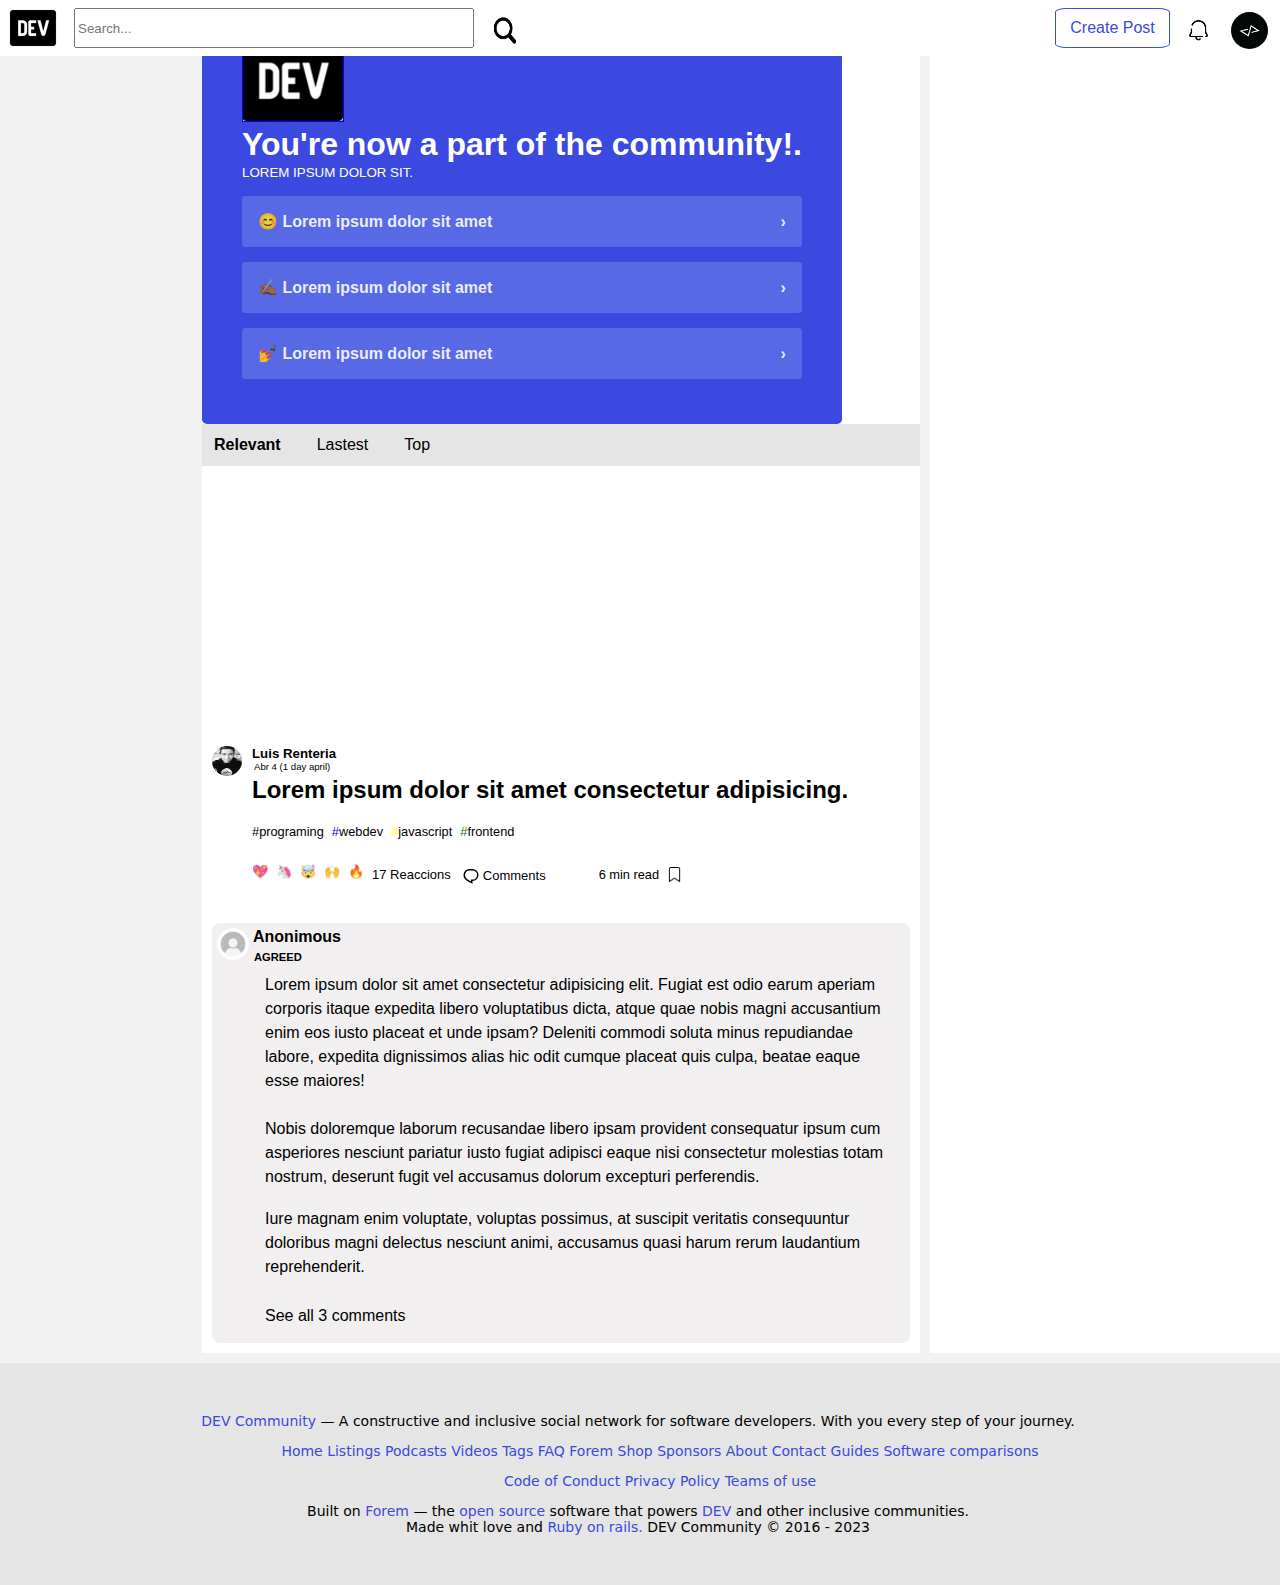
==== index.html @ bcfc0aec "jo" ====
<!DOCTYPE html>
<html lang="en">

<head>
  <meta charset="UTF-8">
  <meta http-equiv="X-UA-Compatible" content="IE=edge">
  <meta name="viewport" content="width=device-width, initial-scale=1.0">
  <title>Dev To_Home</title>
  <link rel="stylesheet" href="SASS/styles.css">
</head>
<body>

<!--inicia-->
<header>
  <nav>
    <div class="padre">
      <div class="hijo_imagendev">
        <img src="imagenes_header\logodv.png" class="DEV">
      </div>
      <div class="hijo_buscador">
        <form>
          <input type="search" placeholder="Search...">
        </form>
      </div>
      <div class="hijo_lupita">
        <a href=""><img src="imagenes_header\lupa.png"></a>
      </div>
    </div>
    <div class="madre">
      <div class="create">
        <a href="">Create Post</a>
      </div>
      <div class="notificacion">
        <a href=""><img src="imagenes_header\notifylogo.png"></a>
      </div>
      <div class="imgusuario">
        <a href=""><img src="imagenes_header\kodemia.png"></a>
      </div>
    </div>
  </nav>
</header>
<!--termina-->


  <div class="prueba">
    <section class="section">
      <nav class="section__navlateral">
        <h2>NAV LATERAL</h2>
               
      </nav>
      <main class="section__main">
        <article class="section__main__contenedor">
          <article class="section__main__contenedor__title">
            <div class="section__main__contenedor__title__svg">

              <svg xmlns="http://www.w3.org/2000/svg" width="24" height="24" viewBox="0 0 24 24">
                <path
                  d="M12,2C6.486,2,2,6.486,2,12s4.486,10,10,10s10-4.486,10-10S17.514,2,12,2z M16.207,14.793l-1.414,1.414L12,13.414 l-2.793,2.793l-1.414-1.414L10.586,12L7.793,9.207l1.414-1.414L12,10.586l2.793-2.793l1.414,1.414L13.414,12L16.207,14.793z" />
              </svg>
            </div>
            <img src="img/dev.png" alt="">
            <h1>
              You're now a part of the community!.
            </h1>
            <small>Lorem ipsum dolor sit.</small>
            <div class="section__main__contenedor_a">
              <a href="#">😊 Lorem ipsum dolor sit amet <p>›</p></a>
              <a href="#">✍🏾 Lorem ipsum dolor sit amet <p>›</p></a>
              <a href="#">💅 Lorem ipsum dolor sit amet <p>›</p></a>
            </div>
          </article>
        </article>
        <article class="section__main__articles">
          <p>Relevant</p>
          <p> Lastest</p>
          <p>Top</p>
        </article>
        <article class="section__main__img-content">

        </article>
        <article class="section__main__radius">
          <img src="img/luis.jpg" alt="Foto redondeada">
          <div>

            <h5> Luis Renteria</h5>
            <p> Abr 4 (1 day april)</p>
          </div>
        </article>
        <article class="section__main__enlaces">

          <h2>Lorem ipsum dolor sit amet consectetur adipisicing.</h2>
          <div>
            <a href="#"><span>#</span>programing</a>
            <a href="#"><span>#</span>webdev</a>
            <a href="#"><span>#</span>javascript</a>
            <a href="#"><span>#</span>frontend</a>
          </div>
          <div class="section__main__enlaces__icons">
            <div>

              <p>💖</p>
              <p>🦄</p>
              <p>🤯</p>
              <p>🙌</p>
              <p>🔥</p>
              <p>17 Reaccions</p>
              <p class="section__main__enlaces__icons__comments"><svg xmlns="http://www.w3.org/2000/svg" width="24"
                  height="24" role="img" aria-labelledby="ac3qw4s3op4ympa46x4kc2gzffvrsqob" class="crayons-icon">
                  <title id="ac3qw4s3op4ympa46x4kc2gzffvrsqob">Comments</title>
                  <path
                    d="M10.5 5h3a6 6 0 110 12v2.625c-3.75-1.5-9-3.75-9-8.625a6 6 0 016-6zM12 15.5h1.5a4.501 4.501 0 001.722-8.657A4.5 4.5 0 0013.5 6.5h-3A4.5 4.5 0 006 11c0 2.707 1.846 4.475 6 6.36V15.5z">
                  </path>
                </svg>Comments</p>
            </div>
            <div class="section__main__enlaces__icons__img">

              <p>6 min read</p>
              <img class="" src="img/etiqueta.png" alt="Etiqueta">
            </div>
          </div>
        </article>
        <article class="section__main__enlaces__publicacion">
          <article class="section__main__enlaces__publicacion__redonde">
            <img src="img/avatar.jpg" alt="Foto redondeada">
            <div>
              <h5> Anonimous</h5>
              <h6> AGREED</h6>
            </div>
          </article>
          <article class="section__main__enlaces__publicacion__comentario">

            <p>
              Lorem ipsum dolor sit amet consectetur adipisicing elit. Fugiat est odio earum aperiam corporis itaque
              expedita libero voluptatibus dicta, atque quae nobis magni accusantium enim eos iusto placeat et unde
              ipsam? Deleniti commodi soluta minus repudiandae labore, expedita dignissimos alias hic odit cumque
              placeat quis culpa, beatae eaque esse maiores!
            <p> &nbsp;&nbsp;&nbsp;&nbsp;

            </p>

            <p>

              Nobis doloremque laborum recusandae libero ipsam provident consequatur ipsum cum asperiores nesciunt
              pariatur iusto fugiat adipisci eaque nisi consectetur molestias totam nostrum, deserunt fugit vel
              accusamus dolorum excepturi perferendis. </p>&nbsp;&nbsp;&nbsp;&nbsp;

            <p>
              Iure magnam enim voluptate, voluptas possimus, at suscipit veritatis consequuntur doloribus magni delectus
              nesciunt animi, accusamus quasi harum rerum laudantium reprehenderit.
            </p>
            <p>See all 3 comments</p>
          </article>
        </article>
      </main>
      <aside class="section__aside">

        <h2>ASIDE</h2>
        <img src="https://placeimg.com/400/400/people" alt="">
      </aside>

    </section>
  </div>


  <footer>
    <div class="Listas">
      <p><a href="">DEV Community</a> — A constructive and inclusive social network for software developers. With you
        every step of your journey. </p>
      <ul>
        <li><a href="">Home</a></li>
        <li><a href="">Listings</a></li>
        <li><a href="">Podcasts</a></li>
        <li><a href="">Videos</a></li>
        <li><a href="">Tags</a></li>
        <li><a href="">FAQ</a></li>
        <li><a href="">Forem Shop</a></li>
        <li><a href="">Sponsors</a></li>
        <li><a href="">About</a></li>
        <li><a href="">Contact</a></li>
        <li><a href="">Guides</a></li>
        <li><a href="">Software comparisons</a></li>
      </ul>
      <ul>
        <li><a href="">Code of Conduct</a></li>
        <li><a href="">Privacy Policy</a></li>
        <li><a href="">Teams of use</a></li>
      </ul>
      <p>Built on <a href="">Forem</a> — the <a href=""> open source</a> software that powers <a href="">DEV</a> and
        other inclusive communities.</p>
      <p>Made whit love and <a href=""> Ruby on rails.</a> DEV Community © 2016 - 2023</p>
    </div>
  </footer>

</body>

</html>
---- SASS/styles.css ----
* {
  box-sizing: border-box;
}

html,
body {
  background-color: rgb(242, 242, 242);
  font-family: Arial, Helvetica, sans-serif;
  font-size: 16px;
  height: 100%;
  margin: 0px;
  padding: 0px;
  width: 100%;
}

body {
  display: flex;
  flex-direction: column;
}

header {
  position: fixed;
  display: flex;
  background-color: white;
  height: 56px;
  padding-left: 60px;
  padding-right: 60px;
  padding: 8px;
  width: 100%;
}
header nav {
  display: flex;
  flex-direction: row;
  justify-content: space-between;
  width: 100%;
}
header nav .padre {
  display: flex;
  flex-direction: row;
}
header nav .hijo_imagendev img {
  height: 40px;
  width: 50px;
}
header nav .hijo_buscador form {
  padding: 0px 16px;
}
header nav .hijo_buscador form input {
  height: 40px;
  width: 400px;
}
header nav .hijo_lupita a img {
  height: 40px;
  padding-top: 5px;
  width: 30px;
}
header nav .hijo_lupita a img:hover {
  background-color: rgb(230, 230, 250);
}
header .madre {
  display: flex;
  flex-direction: row;
  justify-content: space-between;
}
header .madre .create {
  border-radius: 10%;
  border: 1px solid rgb(59, 73, 223);
  height: 40px;
  padding-top: 10px;
  text-align: center;
  width: 115px;
}
header .madre .create:hover {
  background-color: rgb(59, 73, 223);
}
header .madre .create a {
  color: rgb(59, 73, 223);
  text-decoration: none;
}
header .madre .create a:hover {
  background-color: rgb(59, 73, 223);
  color: white;
  text-decoration: underline;
}
header .madre .notificacion {
  padding-left: 16px;
  padding-top: 10px;
}
header .madre .notificacion img {
  height: 25px;
  width: 25px;
}
header .madre .notificacion img:hover {
  background-color: rgb(230, 230, 250);
}
header .imgusuario {
  padding-left: 16px;
}
header .imgusuario a img {
  border-radius: 50%;
  height: 45px;
  padding: 4px;
  width: 45px;
}
header .imgusuario a img:hover {
  background-color: rgb(230, 230, 250);
}

.section {
  display: flex;
  flex-direction: row;
  flex-grow: 1;
  flex-wrap: wrap;
  margin: 10px auto;
  max-width: 100%;
}

.section__navlateral {
  flex-basis: 15%;
  flex-direction: column;
}

.section__main {
  background-color: white;
  flex-basis: 40%;
  flex-grow: 1;
  margin-left: 10px;
  margin-right: 10px;
  width: 500px;
}

.section__aside {
  background-color: white;
  flex-basis: 30%;
}

footer {
  align-items: center;
  background-color: #e5e5e5;
  display: flex;
  font-family: system-ui, -apple-system, BlinkMacSystemFont, "Segoe UI", Roboto, Oxygen, Ubuntu, Cantarell, "Open Sans", "Helvetica Neue", sans-serif;
  font-size: 14px;
  justify-content: center;
  margin: 0px;
  padding: 50px;
}
footer a {
  color: rgb(59, 73, 223);
  text-decoration: none;
}
footer .Listas {
  text-align: center;
}
footer .Listas ul {
  list-style-type: disc;
}
footer .Listas ul li {
  display: inline-block;
}

/*******LUIS******/
.section__main__contenedor {
  display: flex;
}

.section__main__contenedor__title {
  background-color: #3b49e0;
  border-radius: 0.3rem;
  padding-bottom: 30px;
  padding-left: 40px;
  padding-right: 40px;
  padding-top: 10px;
}

.section__main__contenedor__title__svg {
  display: flex;
  justify-content: end;
  margin-right: -20px;
}

.section__main__contenedor__title__svg svg {
  fill: #fff;
  height: auto;
  margin: 0;
  padding: 0;
  width: 20px;
}

.section__main__contenedor__title img {
  border: thin solid blue;
  margin: 0;
  padding: 0;
}

.section__main__contenedor__title h1 {
  color: white;
  font-size: 2rem;
  margin-bottom: 0;
  margin-top: 0;
  padding-bottom: 0;
}

.section__main__contenedor__title small {
  color: white;
  text-transform: uppercase;
}

.section__main__contenedor_a a {
  background-color: #5d6de6;
  border-radius: 0.2rem;
  color: #fff;
  font-weight: bold;
  padding: 1rem;
  margin: 15px 0;
  text-decoration: none;
  opacity: 0.9;
  display: block;
  display: flex;
  flex-direction: row;
  justify-content: space-between;
  align-items: center;
}

.section__main__contenedor_a a p {
  margin: 0;
  padding: 0;
}

.section__main__articles {
  display: flex;
  background-color: #e5e5e5;
  gap: 20px;
  padding: 12px 0;
}

.section__main__articles p:nth-child(1) {
  font-weight: bold;
  margin-left: 10px;
}

.section__main__img-content {
  background-image: url("https://placeimg.com/600/250/people");
  background-repeat: no-repeat;
  border-radius: 0.5rem 0.5rem 0 0;
  min-height: 280px;
}

.section__main__radius {
  display: flex;
}

.section__main__radius img {
  border-radius: 50%;
  height: 30px;
  width: 30px;
  margin-left: 10px;
}

.section__main__radius div {
  flex-direction: column;
}

.section__main__radius div h5, p {
  margin: 0 8px;
  padding: 0 2px;
}

.section__main__radius div p {
  font-size: 0.6rem;
  margin-left: 10px;
}

.section__main__enlaces {
  padding-left: 50px;
  margin-top: 0;
}

.section__main__enlaces h2 {
  margin-top: 0;
}

.section__main__enlaces div {
  display: flex;
  gap: 8px;
}

.section__main__enlaces div a {
  color: black;
  text-decoration: none;
  font-size: 0.8rem;
}

.section__main__enlaces div a:nth-child(1)::first-letter {
  color: black;
}

.section__main__enlaces div a:nth-child(2)::first-letter {
  color: blue;
}

.section__main__enlaces div a:nth-child(3)::first-letter {
  color: yellow;
}

.section__main__enlaces div a:nth-child(4)::first-letter {
  color: green;
}

.section__main__enlaces__icons {
  display: flex;
  justify-content: flex-start;
  align-items: center;
}

.section__main__enlaces__icons p {
  margin: 0;
  padding: 25px 0;
  font-size: 13px;
}

.section__main__enlaces__icons p:nth-child(6) {
  padding-top: 28px;
}

.section__main__enlaces__icons__comments {
  display: flex;
  align-items: center;
}

.section__main__enlaces__icons__img p {
  margin-left: 45px;
  font-size: 0.8rem;
  padding-top: 22px;
}

.section__main__enlaces__icons__img img {
  width: 15px;
  height: 15px;
  margin-top: 22px;
}

.section__main__enlaces__publicacion {
  background-color: #f1efef;
  border-radius: 0.5rem;
  margin: 10px;
  padding: 5px;
  display: flex;
  flex-direction: column;
}

.section__main__enlaces__publicacion__redonde {
  display: flex;
  align-items: start;
}

.section__main__enlaces__publicacion__redonde div h5, p {
  margin-bottom: 0;
  margin-left: 4px;
  margin-top: 0;
}

.section__main__enlaces__publicacion__redonde div h5 {
  font-size: 1rem;
}

.section__main__enlaces__publicacion__redonde > div > h6 {
  font-size: 0.7rem;
  padding: 5px 0 10px 5px;
  margin: 0;
}

.section__main__enlaces__publicacion__redonde img {
  border-radius: 50%;
  height: 32px;
  width: 32px;
}

.section__main__enlaces__publicacion__comentario {
  padding-left: 42px;
}

.section__main__enlaces__publicacion > article p {
  line-height: 1.5rem;
}

.section__main__enlaces__publicacion article p:nth-child(5) {
  margin-bottom: 10px;
  margin-top: 25px;
}

/*******FIN LUIS******/
.section__aside {
  flex: 1 1 30%;
  max-width: 350px;
}

.section__aside__card1 {
  background: linear-gradient(black 0 30px, #fafafa 30px 100%);
  border-radius: 8px;
  border: 1px solid rgb(232, 232, 232);
  display: flex;
  flex-direction: row;
  flex-wrap: wrap;
  height: -moz-max-content;
  height: max-content;
  margin: 0 0 15px 0;
  max-width: 100%;
  padding: 15px;
}

.section__aside__card1__anchor1 {
  flex-basis: 100%;
  height: -moz-max-content;
  height: max-content;
}

.section__aside__card1__anchor1 img {
  background: rgb(225, 225, 225);
  border-radius: 8px;
  display: inline-block;
  margin: 0;
  padding: 0;
  width: 55px;
}

.section__aside__card1__anchor1 h3 {
  bottom: 5px;
  color: black;
  display: inline-block;
  font-size: 1.2rem;
  font-weight: bold;
  margin: 0 10px;
  position: relative;
}

.section__aside__card1__anchor1 h3:hover {
  color: #2f3ab2;
}

.section__aside__card1__anchor2 {
  background: #3b49df;
  border-radius: 8px;
  color: white;
  display: inline-block;
  flex-basis: 100%;
  font-weight: 600;
  margin: 15px auto;
  padding: 10px;
  text-align: center;
  text-decoration: none;
}

.section__aside__card1__anchor2:hover {
  background: #2f3ab2;
  transition: 0.4s;
}

.section__aside__card1 p {
  color: #404040;
  flex-basis: 100%;
  font-size: 1rem;
  font-weight: 100;
  line-height: 1.4rem;
  margin: 10px 0px 10px 0px;
}

.section__aside__card1 span {
  color: #404040;
  font-weight: bold;
}

.section__aside__card1__anchor3 {
  background: #fafafa;
  border-radius: 8px;
  border: 2px solid #b6b6b6;
  color: #404040;
  display: inline-block;
  flex-basis: 100%;
  font-weight: 600;
  margin-top: 10px;
  padding: 8px;
  text-align: center;
  text-decoration: none;
}

.section__aside__card1__anchor3:hover {
  background: rgba(175, 175, 175, 0.1254901961);
  border: 2px solid #969696;
  box-shadow: 1px 1px 6px 1px rgb(231, 231, 231);
  transition: 0.4s;
}

.section__aside__card2 {
  background: #fafafa;
  border-radius: 8px;
  border: 1px solid rgb(232, 232, 232);
  display: flex;
  flex-direction: row;
  flex-wrap: wrap;
  height: -moz-max-content;
  height: max-content;
  margin: 15px 0 15px 0;
  max-width: 100%;
}

.section__aside__card2 h3 {
  color: #404040;
  font-style: 1.17rem;
  margin: 15px;
}

.section__aside__card2__anchor1 {
  color: #3b49df;
  font-size: 1.17rem;
  font-weight: bold;
  text-decoration: none;
}

.section__aside__card2__anchor2 {
  border-bottom: 1px solid rgb(240, 240, 240);
  border-top: 1px solid rgb(240, 240, 240);
  color: #404040;
  flex-basis: 100%;
  margin: 0;
  padding: 15px;
  text-decoration: none;
}

.section__aside__card2__anchor3 {
  color: #404040;
  flex-basis: 100%;
  margin: 0;
  padding: 15px;
  text-decoration: none;
}

.section__aside__card2__anchor4 {
  border-top: 1px solid rgb(238, 238, 238);
  color: #404040;
  flex-basis: 100%;
  margin: 0;
  padding: 15px;
  text-decoration: none;
}

.section__aside__card2__paragraph1 {
  margin: 0 0 15px 0;
}

.section__aside__card2__paragraph2 {
  font-size: 0.9rem;
  margin: 0;
}

.section__aside__card2__anchor2:hover {
  background: white;
}
.section__aside__card2__anchor2:hover .section__aside__card2__paragraph1 {
  color: #3b49df;
}

.section__aside__card2__anchor3:hover {
  background: white;
}
.section__aside__card2__anchor3:hover .section__aside__card2__paragraph1 {
  color: #3b49df;
}

.section__aside__card2__anchor4:hover {
  background: white;
  border-bottom-left-radius: 8px;
  border-bottom-right-radius: 8px;
}
.section__aside__card2__anchor4:hover .section__aside__card2__paragraph1 {
  color: #3b49df;
}

.section__aside__card3 {
  background: #fafafa;
  border-radius: 8px;
  border: 1px solid rgb(232, 232, 232);
  display: flex;
  flex-direction: row;
  flex-wrap: wrap;
  height: -moz-max-content;
  height: max-content;
  margin: 15px 0 15px 0;
  max-width: 100%;
  padding: 15px 15px 25px 15px;
  position: sticky;
  top: 30px;
}

.section__aside__card3__top {
  align-items: center;
  display: flex;
  flex-basis: 100%;
  justify-content: space-between;
}

.section__aside__card3__top__right {
  align-items: center;
  display: flex;
}

.section__aside__card3__top__right img {
  background: rgb(225, 225, 225);
  border-radius: 8px;
  display: inline-block;
  height: 30px;
  margin: 0;
  padding: 0;
  width: 30px;
}

.section__aside__card3__top__right h5 {
  color: #555555;
  display: inline-block;
  margin: 0px 10px;
}

.section__aside__card3__top span {
  background: none;
  border-radius: 6px;
  color: #404040;
  font-size: 1.4rem;
  margin: 0px 7px;
  padding: 3px;
}

.section__aside__card3__top span:hover {
  background: rgba(182, 182, 182, 0.1882352941);
  color: #404040;
  cursor: pointer;
  transition: 0.4s;
}

.section__aside__card3__top #modal__input {
  display: none;
}

.section__aside__card3__top__modal {
  opacity: 0;
  position: absolute;
  right: 10px;
  top: 56px;
  visibility: hidden;
  z-index: 2;
}

#modal__input:checked ~ .section__aside__card3__top__modal {
  opacity: 1;
  visibility: visible;
}

.section__aside__card3__top__modal__container {
  align-items: center;
  background-color: white;
  border-radius: 8px;
  border: 1px solid rgb(232, 232, 232);
  box-shadow: 1px 1px 5px 5px rgba(182, 182, 182, 0.1882352941);
  display: flex;
  flex-wrap: wrap;
  height: -moz-max-content;
  height: max-content;
  padding: 6px;
  width: 250px;
}

.section__aside__card3__top__modal__container a {
  align-items: center;
  border-radius: 6px;
  color: #404040;
  display: flex;
  flex-basis: 100%;
  margin: 0;
  padding: 5px;
  text-decoration: none;
}

.section__aside__card3__top__modal__container a:hover {
  background: rgba(59, 73, 223, 0.1450980392);
  color: #2f3ab2;
  transition: 0.25s;
}

.section__aside__card3__top__modal__container div {
  background: #555555;
  flex-basis: 100%;
  height: 1px;
  margin: 8px 0;
}

.section__aside__card3__anchor1 {
  flex: 1 1 100%;
  height: -moz-max-content;
  height: max-content;
  overflow: hidden;
}

.section__aside__card3__anchor1 img {
  border-radius: 8px;
  display: block;
  margin: 15px auto;
  opacity: 0.95;
  padding: 0;
  width: 100%;
}

.section__aside__card3__anchor1 img:hover {
  opacity: 1;
  transition: 0.4s;
}

.section__aside__card3 h3 {
  color: #404040;
  margin: 0px 0 12px 0;
}

.section__aside__card3__paragraph1 {
  color: #555555;
  margin: 0 0 25px 0;
}

.section__aside__card3__paragraph1 span {
  font-weight: bold;
}

.section__aside__card3__paragraph1 a {
  color: #3b49df;
}

.section__aside__card3__paragraph1 a:hover {
  color: #2f3ab2;
}

.section__aside__card3__paragraph2 {
  color: #555555;
  margin: 0px;
}

@media screen and (max-width: 1020px) {
  .section__aside {
    flex-basis: 90%;
    max-width: 918px;
  }
}
@media screen and (max-width: 768px) {
  .section__aside {
    flex-basis: 100%;
    max-width: 768px;
  }
}/*# sourceMappingURL=styles.css.map */
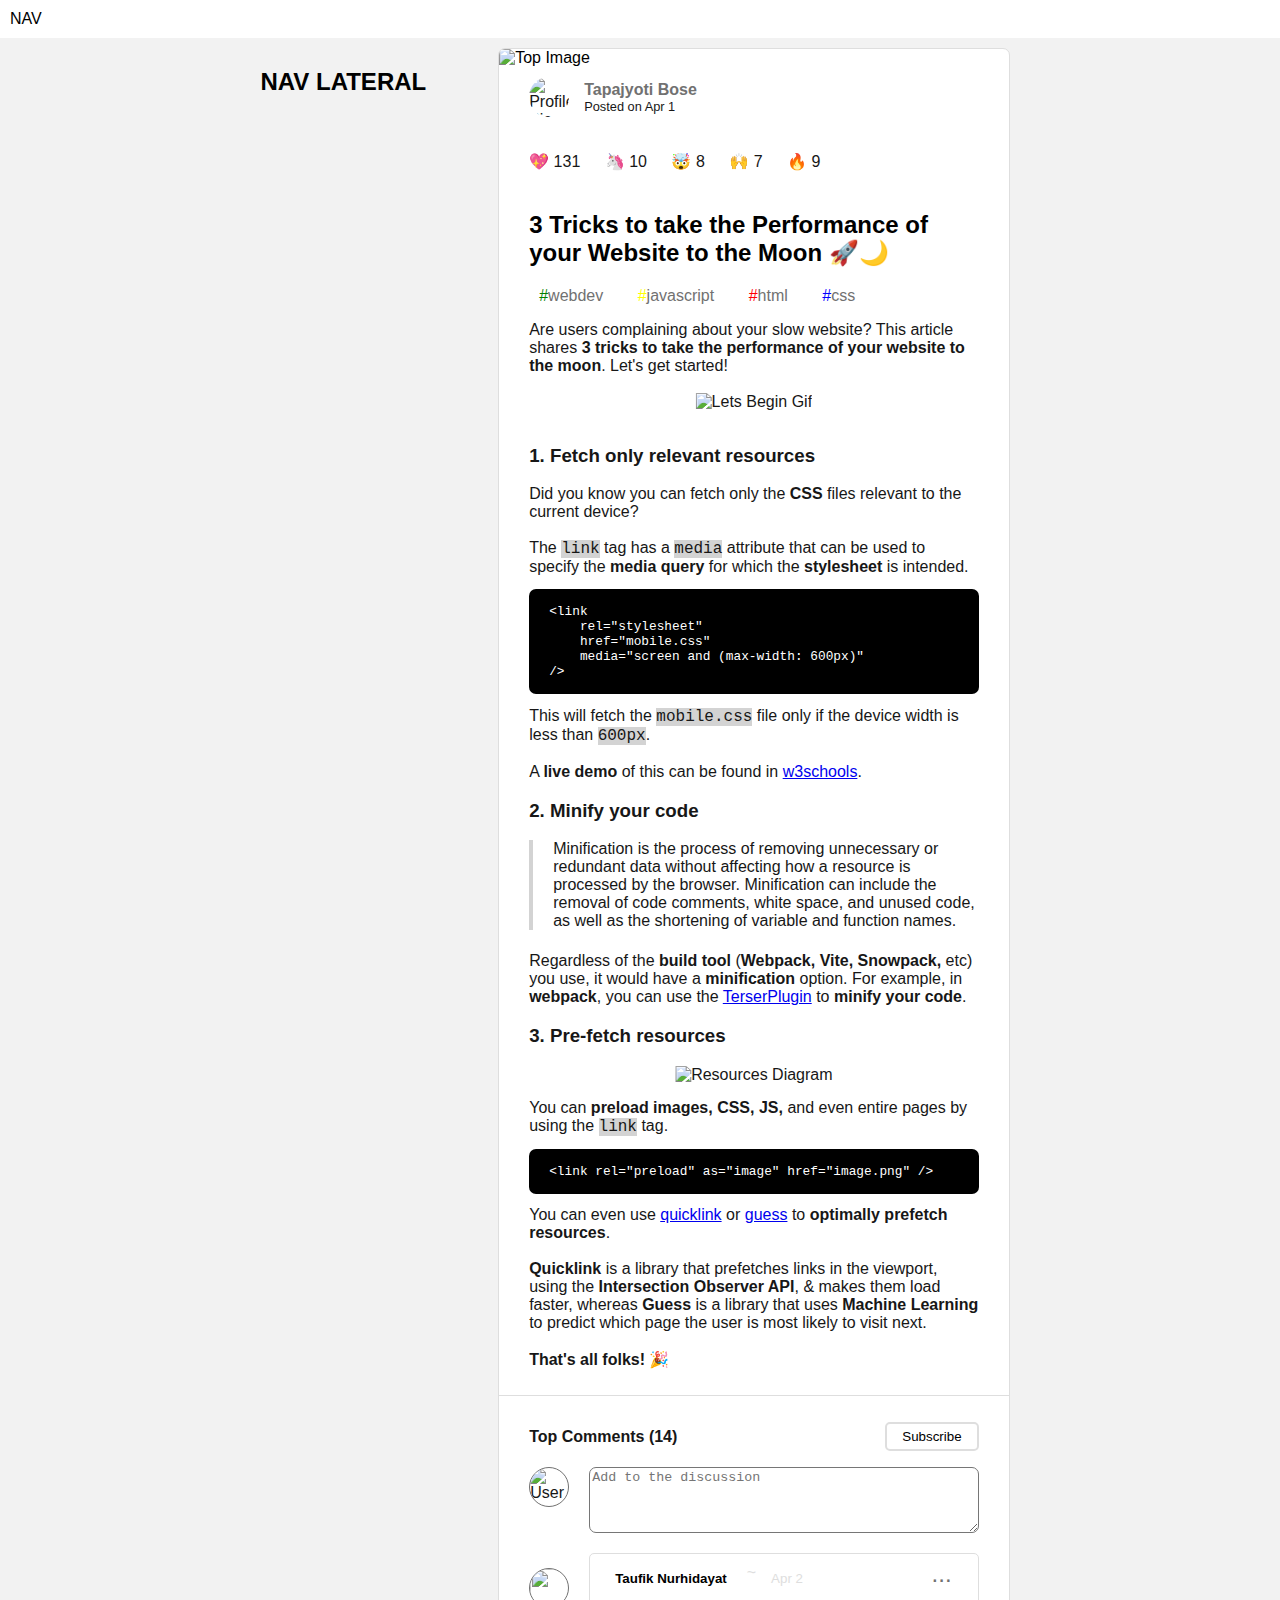
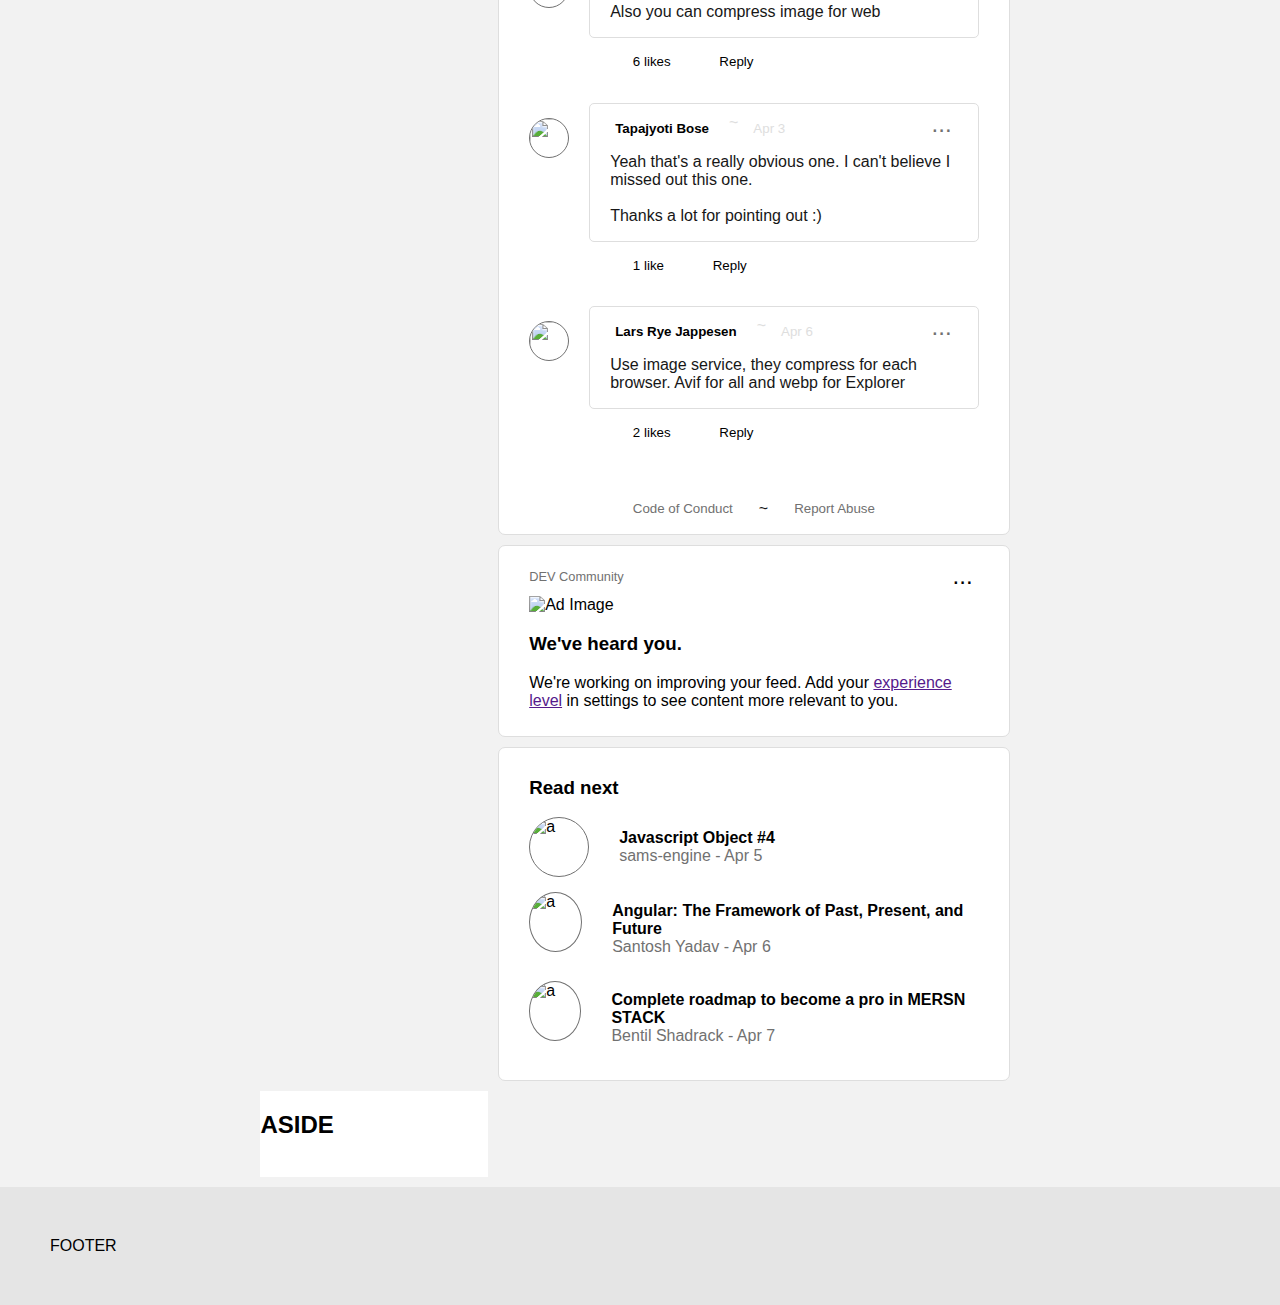
==== commit 683d45fb: "Finished changes" ====
--- a/index.html
+++ b/index.html
@@ -1,196 +1,287 @@
 <!DOCTYPE html>
 <html lang="en">
-
 <head>
-  <meta charset="UTF-8">
-  <meta http-equiv="X-UA-Compatible" content="IE=edge">
-  <meta name="viewport" content="width=device-width, initial-scale=1.0">
-  <title>Dev To_Home</title>
-  <link rel="stylesheet" href="SASS/styles.css">
+    <meta charset="UTF-8">
+    <meta http-equiv="X-UA-Compatible" content="IE=edge">
+    <meta name="viewport" content="width=device-width, initial-scale=1.0">
+    <title>Dev To_Home</title>
+    <link rel="stylesheet" href="SASS/styles.css">
 </head>
 <body>
-
-<!--inicia-->
-<header>
-  <nav>
-    <div class="padre">
-      <div class="hijo_imagendev">
-        <img src="imagenes_header\logodv.png" class="DEV">
-      </div>
-      <div class="hijo_buscador">
-        <form>
-          <input type="search" placeholder="Search...">
-        </form>
-      </div>
-      <div class="hijo_lupita">
-        <a href=""><img src="imagenes_header\lupa.png"></a>
-      </div>
-    </div>
-    <div class="madre">
-      <div class="create">
-        <a href="">Create Post</a>
-      </div>
-      <div class="notificacion">
-        <a href=""><img src="imagenes_header\notifylogo.png"></a>
-      </div>
-      <div class="imgusuario">
-        <a href=""><img src="imagenes_header\kodemia.png"></a>
-      </div>
-    </div>
-  </nav>
-</header>
-<!--termina-->
-
-
-  <div class="prueba">
+    <header>
+        <nav>NAV</nav>
+    </header>
     <section class="section">
-      <nav class="section__navlateral">
+    <nav class="section__navlateral">
         <h2>NAV LATERAL</h2>
-               
-      </nav>
-      <main class="section__main">
-        <article class="section__main__contenedor">
-          <article class="section__main__contenedor__title">
-            <div class="section__main__contenedor__title__svg">
-
-              <svg xmlns="http://www.w3.org/2000/svg" width="24" height="24" viewBox="0 0 24 24">
-                <path
-                  d="M12,2C6.486,2,2,6.486,2,12s4.486,10,10,10s10-4.486,10-10S17.514,2,12,2z M16.207,14.793l-1.414,1.414L12,13.414 l-2.793,2.793l-1.414-1.414L10.586,12L7.793,9.207l1.414-1.414L12,10.586l2.793-2.793l1.414,1.414L13.414,12L16.207,14.793z" />
-              </svg>
-            </div>
-            <img src="img/dev.png" alt="">
-            <h1>
-              You're now a part of the community!.
-            </h1>
-            <small>Lorem ipsum dolor sit.</small>
-            <div class="section__main__contenedor_a">
-              <a href="#">😊 Lorem ipsum dolor sit amet <p>›</p></a>
-              <a href="#">✍🏾 Lorem ipsum dolor sit amet <p>›</p></a>
-              <a href="#">💅 Lorem ipsum dolor sit amet <p>›</p></a>
-            </div>
-          </article>
+        <img src="https://placeimg.com/300/300/people" alt="">
+    </nav>
+    <main class="section__main">
+        <article class="section__main__article">
+            <img class="section__main__article__topImage" src="https://res.cloudinary.com/practicaldev/image/fetch/s---yvU0ECp--/c_imagga_scale,f_auto,fl_progressive,h_420,q_auto,w_1000/https://dev-to-uploads.s3.amazonaws.com/uploads/articles/u07jdlpvzftyckubs52z.png" alt="Top Image">
+            <div class="section__main__article__content">
+                <div class="author">
+                    <img src="https://res.cloudinary.com/practicaldev/image/fetch/s--b_RBieoH--/c_fill,f_auto,fl_progressive,h_50,q_auto,w_50/https://dev-to-uploads.s3.amazonaws.com/uploads/user/profile_image/530414/941751d8-06b8-41bd-9de9-6ea056b7199f.png" alt="Profile Pic">
+                    <div>
+                        <a href="">Tapajyoti Bose</a>
+                        <p>Posted on Apr 1</p>
+                    </div>
+                </div>
+                <div class="reactions">
+                    <span>💖 131</span>
+                    <span>🦄 10</span>
+                    <span>🤯 8</span>
+                    <span>🙌 7</span>
+                    <span>🔥 9</span>
+                </div>
+                <div class="title">
+                    <h2>3 Tricks to take the Performance of your Website to the Moon 🚀🌙</h2>
+                    <div class="tags">
+                        <a href=""> <span>#</span>webdev</a>
+                        <a href=""> <span>#</span>javascript</a>
+                        <a href=""> <span>#</span>html</a>
+                        <a href=""> <span>#</span>css</a>
+                    </div>
+
+                    <div class="text">
+                        <p>Are users complaining about your slow website? This article shares <b>3 tricks to take the performance of your website to the moon</b>. Let's get started!
+                        <br><br>
+                        <img src="https://res.cloudinary.com/practicaldev/image/fetch/s--Ayr_fpO2--/c_limit%2Cf_auto%2Cfl_progressive%2Cq_66%2Cw_880/https://dev-to-uploads.s3.amazonaws.com/uploads/articles/pv33dize2h1pb1liypze.gif" alt="Lets Begin Gif">
+                        <h3>1. Fetch only relevant resources</h3>
+                        Did you know you can fetch only the <b>CSS</b> files relevant to the current device?<br><br>
+                        The <span class="backgrounded_text">link</span> tag has a <span class="backgrounded_text">media</span> attribute that can be used to specify the <b>media query</b> for which the <b>stylesheet</b> is intended.
+                        <div class="code_box">
+                        <xmp>
+<link
+    rel="stylesheet"
+    href="mobile.css"
+    media="screen and (max-width: 600px)"
+/>
+                        </xmp>
+                        </div>
+                        This will fetch the <span class="backgrounded_text">mobile.css</span> file only if the device width is less than <span class="backgrounded_text">600px</span>.
+                        <br><br>
+                        A <b>live demo</b> of this can be found in <a href="https://www.w3schools.com/">w3schools</a>.
+                        <h3>2. Minify your code</h3>
+                        <div class="first_parragraph">
+                            <div class="border"></div>
+                            <div>Minification is the process of removing unnecessary or redundant data without affecting how a resource is processed by the browser. Minification can include the removal of code comments, white space, and unused code, as well as the shortening of variable and function names.</div>
+                        </div>
+                        <br><br>
+                        Regardless of the <b>build tool</b> (<b>Webpack, Vite, Snowpack,</b> etc) you use, it would have a <b>minification</b> option. For example, in <b>webpack</b>, you can use the <a href="https://webpack.js.org/plugins/terser-webpack-plugin/">TerserPlugin</a> to <b>minify your code</b>.
+                        <h3>3. Pre-fetch resources</h3>
+                        <img src="https://res.cloudinary.com/practicaldev/image/fetch/s--O1nytyK4--/c_limit%2Cf_auto%2Cfl_progressive%2Cq_auto%2Cw_880/https://dev-to-uploads.s3.amazonaws.com/uploads/articles/mmdkhwd8ux1imkxtbq7r.jpg" alt="Resources Diagram">
+                        <br>
+                        You can <b>preload images, CSS, JS,</b> and even entire pages by using the <span class="backgrounded_text">link</span> tag.
+                        <div class="code_box">
+                        <xmp>
+<link rel="preload" as="image" href="image.png" />
+                        </xmp>
+                        </div>
+                        You can even use <a href="https://github.com/GoogleChromeLabs/quicklink">quicklink</a> or <a href="https://github.com/guess-js/guess">guess</a> to <b>optimally prefetch resources</b>.
+                        <br><br>
+                        <b>Quicklink</b> is a library that prefetches links in the viewport, using the <b>Intersection Observer API</b>, & makes them load faster, whereas <b>Guess</b> is a library that uses <b>Machine Learning</b> to predict which page the user is most likely to visit next.
+                        <br><br>
+                        <b>That's all folks!</b> 🎉
+                        </p>
+                    </div>
+                </div>
+                <div class="comments">
+                    <div class="comments__head">
+                        <div class="comments__head__title">
+                            <h4>Top Comments (14)</h4>
+                            <button class="b1">
+                                <img src="https://cdn-icons-png.flaticon.com/512/84/84263.png" alt="">
+                            </button>
+                        </div>
+                        <div class="comments__subscribe">
+                            <button class="b2">Subscribe</button>
+                        </div>
+                    </div>
+
+                    <div class="comments__input">
+                        <img src="https://res.cloudinary.com/practicaldev/image/fetch/s--Ybd73gCT--/c_fill,f_auto,fl_progressive,h_90,q_auto,w_90/https://dev-to-uploads.s3.amazonaws.com/uploads/user/profile_image/1060381/b0b57f50-793a-4576-ac26-69d63a1cec2d.jpeg" alt="User Profile Picture">
+                        <textarea placeholder="Add to the discussion" rows="4" cols="45"></textarea>
+                    </div>
+
+                    <div class="comments__comment">
+                        <div class="comments__comment__profile">
+                            <button class="b3">
+                                <img src="https://res.cloudinary.com/practicaldev/image/fetch/s--IhWu_FIx--/c_fill,f_auto,fl_progressive,h_50,q_auto,w_50/https://dev-to-uploads.s3.amazonaws.com/uploads/user/profile_image/450437/2a3854a6-7ced-4167-b0c5-1bcf90e6bb67.jpg" alt="">
+                            </button>
+                            <button class="b4">
+                                <img src="https://cdn-icons-png.flaticon.com/512/84/84263.png" alt="">
+                            </button>
+                        </div>
+                        <div class="comments__comment_text">
+                            <div class="comments__comment_text__box">
+                                <div class="comments__comment_text__head">
+                                    <div class="author">
+                                        <button class="b5">
+                                            <b>Taufik Nurhidayat</b>
+                                        </button>
+                                        <p>~</p>
+                                        <button class="b6">
+                                            Apr 2
+                                        </button>
+                                    </div>
+                                    <div class="button">
+                                        <button class="b7">
+                                            ...
+                                        </button>
+                                    </div>
+                                </div>
+                            
+                                <div>
+                                    <p>Also you can compress image for web</p>
+                                </div>
+                            </div>
+                            <div class="comment__reactions">
+                                <button><p><img src="https://cdn-icons-png.flaticon.com/512/535/535285.png" alt=""> 6 likes</p></button>
+                                <button><p><img src="https://cdn-icons-png.flaticon.com/512/2462/2462719.png" alt=""> Reply</p></button>
+                            </div>
+                        </div>
+                    </div>
+
+                    <div class="comments__comment">
+                        <div class="comments__comment__profile">
+                            <button class="b3">
+                                <img src="https://res.cloudinary.com/practicaldev/image/fetch/s--b_RBieoH--/c_fill,f_auto,fl_progressive,h_50,q_auto,w_50/https://dev-to-uploads.s3.amazonaws.com/uploads/user/profile_image/530414/941751d8-06b8-41bd-9de9-6ea056b7199f.png" alt="">
+                            </button>
+                            <button class="b4">
+                                <img src="https://cdn-icons-png.flaticon.com/512/84/84263.png" alt="">
+                            </button>
+                        </div>
+                        <div class="comments__comment_text">
+                            <div class="comments__comment_text__box">
+                                <div class="comments__comment_text__head">
+                                    <div class="author">
+                                        <button class="b5">
+                                            <b>Tapajyoti Bose</b>
+                                        </button>
+                                        <p>~</p>
+                                        <button class="b6">
+                                            Apr 3
+                                        </button>
+                                    </div>
+                                    <div class="button">
+                                        <button class="b7">
+                                            ...
+                                        </button>
+                                    </div>
+                                </div>
+                            
+                                <div>
+                                    <p>Yeah that's a really obvious one. I can't believe I missed out this one.
+                                    <br><br>
+                                    Thanks a lot for pointing out :)</p>
+                                </div>
+                            </div>
+                            <div class="comment__reactions">
+                                <button><p><img src="https://cdn-icons-png.flaticon.com/512/535/535285.png" alt=""> 1 like</p></button>
+                                <button><p><img src="https://cdn-icons-png.flaticon.com/512/2462/2462719.png" alt=""> Reply</p></button>
+                            </div>
+                        </div>
+                    </div>
+                    <div class="comments__comment">
+                        <div class="comments__comment__profile">
+                            <button class="b3">
+                                <img src="https://res.cloudinary.com/practicaldev/image/fetch/s--6pOp2smR--/c_fill,f_auto,fl_progressive,h_50,q_auto,w_50/https://dev-to-uploads.s3.amazonaws.com/uploads/user/profile_image/2991/1267316.jpeg" alt="">
+                            </button>
+                            <button class="b4">
+                                <img src="https://cdn-icons-png.flaticon.com/512/84/84263.png" alt="">
+                            </button>
+                        </div>
+                        <div class="comments__comment_text">
+                            <div class="comments__comment_text__box">
+                                <div class="comments__comment_text__head">
+                                    <div class="author">
+                                        <button class="b5">
+                                            <b>Lars Rye Jappesen</b>
+                                        </button>
+                                        <p>~</p>
+                                        <button class="b6">
+                                            Apr 6
+                                        </button>
+                                    </div>
+                                    <div class="button">
+                                        <button class="b7">
+                                            ...
+                                        </button>
+                                    </div>
+                                </div>
+                            
+                                <div>
+                                    <p>Use image service, they compress for each browser. Avif for all and webp for Explorer</p>
+                                </div>
+                            </div>
+                            <div class="comment__reactions">
+                                <button><p><img src="https://cdn-icons-png.flaticon.com/512/535/535285.png" alt=""> 2 likes</p></button>
+                                <button><p><img src="https://cdn-icons-png.flaticon.com/512/2462/2462719.png" alt=""> Reply</p></button>
+                            </div>
+                        </div>
+                    </div>
+                </div>
+                <div class="subsection__footer">
+                    <button>Code of Conduct</button>
+                    <p>~</p>
+                    <button>Report Abuse</button>
+                </div>
+            </div>
         </article>
-        <article class="section__main__articles">
-          <p>Relevant</p>
-          <p> Lastest</p>
-          <p>Top</p>
-        </article>
-        <article class="section__main__img-content">
-
-        </article>
-        <article class="section__main__radius">
-          <img src="img/luis.jpg" alt="Foto redondeada">
-          <div>
-
-            <h5> Luis Renteria</h5>
-            <p> Abr 4 (1 day april)</p>
-          </div>
-        </article>
-        <article class="section__main__enlaces">
-
-          <h2>Lorem ipsum dolor sit amet consectetur adipisicing.</h2>
-          <div>
-            <a href="#"><span>#</span>programing</a>
-            <a href="#"><span>#</span>webdev</a>
-            <a href="#"><span>#</span>javascript</a>
-            <a href="#"><span>#</span>frontend</a>
-          </div>
-          <div class="section__main__enlaces__icons">
-            <div>
-
-              <p>💖</p>
-              <p>🦄</p>
-              <p>🤯</p>
-              <p>🙌</p>
-              <p>🔥</p>
-              <p>17 Reaccions</p>
-              <p class="section__main__enlaces__icons__comments"><svg xmlns="http://www.w3.org/2000/svg" width="24"
-                  height="24" role="img" aria-labelledby="ac3qw4s3op4ympa46x4kc2gzffvrsqob" class="crayons-icon">
-                  <title id="ac3qw4s3op4ympa46x4kc2gzffvrsqob">Comments</title>
-                  <path
-                    d="M10.5 5h3a6 6 0 110 12v2.625c-3.75-1.5-9-3.75-9-8.625a6 6 0 016-6zM12 15.5h1.5a4.501 4.501 0 001.722-8.657A4.5 4.5 0 0013.5 6.5h-3A4.5 4.5 0 006 11c0 2.707 1.846 4.475 6 6.36V15.5z">
-                  </path>
-                </svg>Comments</p>
-            </div>
-            <div class="section__main__enlaces__icons__img">
-
-              <p>6 min read</p>
-              <img class="" src="img/etiqueta.png" alt="Etiqueta">
-            </div>
-          </div>
-        </article>
-        <article class="section__main__enlaces__publicacion">
-          <article class="section__main__enlaces__publicacion__redonde">
-            <img src="img/avatar.jpg" alt="Foto redondeada">
-            <div>
-              <h5> Anonimous</h5>
-              <h6> AGREED</h6>
-            </div>
-          </article>
-          <article class="section__main__enlaces__publicacion__comentario">
-
-            <p>
-              Lorem ipsum dolor sit amet consectetur adipisicing elit. Fugiat est odio earum aperiam corporis itaque
-              expedita libero voluptatibus dicta, atque quae nobis magni accusantium enim eos iusto placeat et unde
-              ipsam? Deleniti commodi soluta minus repudiandae labore, expedita dignissimos alias hic odit cumque
-              placeat quis culpa, beatae eaque esse maiores!
-            <p> &nbsp;&nbsp;&nbsp;&nbsp;
-
-            </p>
-
-            <p>
-
-              Nobis doloremque laborum recusandae libero ipsam provident consequatur ipsum cum asperiores nesciunt
-              pariatur iusto fugiat adipisci eaque nisi consectetur molestias totam nostrum, deserunt fugit vel
-              accusamus dolorum excepturi perferendis. </p>&nbsp;&nbsp;&nbsp;&nbsp;
-
-            <p>
-              Iure magnam enim voluptate, voluptas possimus, at suscipit veritatis consequuntur doloribus magni delectus
-              nesciunt animi, accusamus quasi harum rerum laudantium reprehenderit.
-            </p>
-            <p>See all 3 comments</p>
-          </article>
-        </article>
-      </main>
-      <aside class="section__aside">
-
+        
+        <div class="advertisement">
+            <div class="advertisement__header">
+                <p>DEV Community</p>
+                <button>...</button>
+            </div>
+            <img src="https://res.cloudinary.com/practicaldev/image/fetch/s--OQ4wxLO7--/c_limit%2Cf_auto%2Cfl_progressive%2Cq_auto%2Cw_775/https://dev-to-uploads.s3.amazonaws.com/uploads/articles/phgcbdsj99jmuq2q915x.jpg" alt="Ad Image">
+            <h3>We've heard you.</h3>
+            <p>We're working on improving your feed. Add your <a href="">experience level</a> in settings to see content more relevant to you.</p>
+        </div>
+
+        <div class="otherArticles">
+            <h3>Read next</h3>
+            <div class="otherArticles__article">
+                <img src="https://res.cloudinary.com/practicaldev/image/fetch/s--We_HXLWO--/c_imagga_scale,f_auto,fl_progressive,h_100,q_auto,w_100/https://dev-to-uploads.s3.amazonaws.com/uploads/user/profile_image/941040/6ff230ff-9ee0-4106-9869-0858b8c5db70.png" alt="a">
+                <a href="">
+                    <div>
+                        <h4>Javascript Object #4</h4>
+                        <p>sams-engine - Apr 5</p>
+                    </div>
+                </a>
+            </div>
+
+            <div class="otherArticles__article">
+                <img src="https://res.cloudinary.com/practicaldev/image/fetch/s--ntuSsIZe--/c_imagga_scale,f_auto,fl_progressive,h_100,q_auto,w_100/https://dev-to-uploads.s3.amazonaws.com/uploads/user/profile_image/175071/8d08bcd7-3634-48a4-bb47-bf37f75b3934.jpg" alt="a">
+                <a href="">
+                    <div>
+                        <h4>Angular: The Framework of Past, Present, and Future</h4>
+                        <p>Santosh Yadav - Apr 6</p>
+                    </div>
+                </a>
+            </div>
+
+            <div class="otherArticles__article">
+                <img src="https://res.cloudinary.com/practicaldev/image/fetch/s--OsKHr1l_--/c_imagga_scale,f_auto,fl_progressive,h_100,q_auto,w_100/https://dev-to-uploads.s3.amazonaws.com/uploads/user/profile_image/698016/a2673c1b-1f51-40ca-98db-77f69cae5158.jpeg" alt="a">
+                <a href="">
+                    <div>
+                        <h4>Complete roadmap to become a pro in MERSN STACK</h4>
+                        <p>Bentil Shadrack - Apr 7</p>
+                    </div>
+                </a>
+            </div>
+        </div>
+    </main>
+    <aside class="section__aside">
         <h2>ASIDE</h2>
         <img src="https://placeimg.com/400/400/people" alt="">
-      </aside>
-
+    </aside>
+        
     </section>
-  </div>
-
-
-  <footer>
-    <div class="Listas">
-      <p><a href="">DEV Community</a> — A constructive and inclusive social network for software developers. With you
-        every step of your journey. </p>
-      <ul>
-        <li><a href="">Home</a></li>
-        <li><a href="">Listings</a></li>
-        <li><a href="">Podcasts</a></li>
-        <li><a href="">Videos</a></li>
-        <li><a href="">Tags</a></li>
-        <li><a href="">FAQ</a></li>
-        <li><a href="">Forem Shop</a></li>
-        <li><a href="">Sponsors</a></li>
-        <li><a href="">About</a></li>
-        <li><a href="">Contact</a></li>
-        <li><a href="">Guides</a></li>
-        <li><a href="">Software comparisons</a></li>
-      </ul>
-      <ul>
-        <li><a href="">Code of Conduct</a></li>
-        <li><a href="">Privacy Policy</a></li>
-        <li><a href="">Teams of use</a></li>
-      </ul>
-      <p>Built on <a href="">Forem</a> — the <a href=""> open source</a> software that powers <a href="">DEV</a> and
-        other inclusive communities.</p>
-      <p>Made whit love and <a href=""> Ruby on rails.</a> DEV Community © 2016 - 2023</p>
-    </div>
-  </footer>
+    <footer>
+        FOOTER
+    </footer>
 
 </body>
-
 </html>--- a/SASS/styles.css
+++ b/SASS/styles.css
@@ -19,114 +19,378 @@
 }
 
 header {
-  position: fixed;
-  display: flex;
   background-color: white;
-  height: 56px;
-  padding-left: 60px;
-  padding-right: 60px;
-  padding: 8px;
-  width: 100%;
-}
-header nav {
-  display: flex;
-  flex-direction: row;
-  justify-content: space-between;
-  width: 100%;
-}
-header nav .padre {
-  display: flex;
-  flex-direction: row;
-}
-header nav .hijo_imagendev img {
-  height: 40px;
-  width: 50px;
-}
-header nav .hijo_buscador form {
-  padding: 0px 16px;
-}
-header nav .hijo_buscador form input {
-  height: 40px;
-  width: 400px;
-}
-header nav .hijo_lupita a img {
-  height: 40px;
-  padding-top: 5px;
-  width: 30px;
-}
-header nav .hijo_lupita a img:hover {
-  background-color: rgb(230, 230, 250);
-}
-header .madre {
-  display: flex;
-  flex-direction: row;
-  justify-content: space-between;
-}
-header .madre .create {
-  border-radius: 10%;
-  border: 1px solid rgb(59, 73, 223);
-  height: 40px;
-  padding-top: 10px;
-  text-align: center;
-  width: 115px;
-}
-header .madre .create:hover {
-  background-color: rgb(59, 73, 223);
-}
-header .madre .create a {
-  color: rgb(59, 73, 223);
-  text-decoration: none;
-}
-header .madre .create a:hover {
-  background-color: rgb(59, 73, 223);
-  color: white;
-  text-decoration: underline;
-}
-header .madre .notificacion {
-  padding-left: 16px;
-  padding-top: 10px;
-}
-header .madre .notificacion img {
-  height: 25px;
-  width: 25px;
-}
-header .madre .notificacion img:hover {
-  background-color: rgb(230, 230, 250);
-}
-header .imgusuario {
-  padding-left: 16px;
-}
-header .imgusuario a img {
-  border-radius: 50%;
-  height: 45px;
-  padding: 4px;
-  width: 45px;
-}
-header .imgusuario a img:hover {
-  background-color: rgb(230, 230, 250);
+  padding: 10px;
 }
 
 .section {
   display: flex;
+  flex-wrap: wrap;
   flex-direction: row;
   flex-grow: 1;
-  flex-wrap: wrap;
   margin: 10px auto;
   max-width: 100%;
 }
 
 .section__navlateral {
-  flex-basis: 15%;
+  flex-basis: 30%;
   flex-direction: column;
 }
 
 .section__main {
-  background-color: white;
   flex-basis: 40%;
   flex-grow: 1;
+  margin-bottom: 10px;
   margin-left: 10px;
   margin-right: 10px;
+  padding: 0px;
   width: 500px;
+}
+.section__main .section__main__article {
+  background-color: white;
+  border-radius: 7px;
+  border: solid 1px #dedede;
+  overflow: hidden;
+}
+.section__main .section__main__article .section__main__article__topImage {
+  width: 100%;
+}
+.section__main .section__main__article .section__main__article__content {
+  color: rgb(23, 23, 23);
+}
+.section__main .section__main__article .section__main__article__content .author {
+  display: inline-flex;
+  padding: 10px 30px;
+}
+.section__main .section__main__article .section__main__article__content .author img {
+  border-radius: 50%;
+  height: 40px;
+  width: 40px;
+}
+.section__main .section__main__article .section__main__article__content .author div {
+  margin: auto 15px;
+}
+.section__main .section__main__article .section__main__article__content .author div a {
+  color: #717171;
+  font-weight: bold;
+  text-decoration: none;
+}
+.section__main .section__main__article .section__main__article__content .author div a:hover {
+  color: blue;
+}
+.section__main .section__main__article .section__main__article__content .author div p {
+  font-size: 0.8rem;
+  margin: 0;
+}
+.section__main .section__main__article .section__main__article__content .reactions {
+  padding: 10px 30px;
+  margin-top: 15px;
+}
+.section__main .section__main__article .section__main__article__content .reactions span {
+  margin-right: 20px;
+}
+.section__main .section__main__article .section__main__article__content .title {
+  padding: 10px 30px;
+}
+.section__main .section__main__article .section__main__article__content .title h2 {
+  color: black;
+}
+.section__main .section__main__article .section__main__article__content .title .tags a {
+  color: #717171;
+  margin-right: 10px;
+  padding: 5px 10px;
+  text-decoration: none;
+}
+.section__main .section__main__article .section__main__article__content .title .tags a:nth-of-type(1):hover {
+  background-color: lightgreen;
+  border-radius: 4px;
+  border: solid 1px green;
+}
+.section__main .section__main__article .section__main__article__content .title .tags a:nth-of-type(1) span {
+  color: green;
+}
+.section__main .section__main__article .section__main__article__content .title .tags a:nth-of-type(2):hover {
+  background-color: lightyellow;
+  border-radius: 4px;
+  border: solid 1px yellow;
+}
+.section__main .section__main__article .section__main__article__content .title .tags a:nth-of-type(2) span {
+  color: yellow;
+}
+.section__main .section__main__article .section__main__article__content .title .tags a:nth-of-type(3):hover {
+  background-color: lightcoral;
+  border-radius: 4px;
+  border: solid 1px red;
+}
+.section__main .section__main__article .section__main__article__content .title .tags a:nth-of-type(3) span {
+  color: red;
+}
+.section__main .section__main__article .section__main__article__content .title .tags a:nth-of-type(4):hover {
+  background-color: lightblue;
+  border-radius: 4px;
+  border: solid 1px blue;
+}
+.section__main .section__main__article .section__main__article__content .title .tags a:nth-of-type(4) span {
+  color: blue;
+}
+.section__main .section__main__article .section__main__article__content .title .text img {
+  left: 50%;
+  margin-bottom: 15px;
+  position: relative;
+  transform: translate(-50%);
+  width: 80%;
+}
+.section__main .section__main__article .section__main__article__content .title .text .backgrounded_text {
+  background-color: lightgray;
+  font-family: "Courier New";
+}
+.section__main .section__main__article .section__main__article__content .title .text .code_box {
+  background: black;
+  border-radius: 7px;
+  color: white;
+  font-size: 0.8rem;
+  padding: 0 20px;
+}
+.section__main .section__main__article .section__main__article__content .title .text .first_parragraph {
+  display: inline-flex;
+}
+.section__main .section__main__article .section__main__article__content .title .text .first_parragraph .border {
+  border-right: solid 4px lightgray;
+  margin-right: 20px;
+}
+.section__main .section__main__article .section__main__article__content .comments {
+  border-top: solid 1px #dedede;
+  padding: 10px 30px;
+}
+.section__main .section__main__article .section__main__article__content .comments .comments__head {
+  display: flex;
+  justify-content: space-between;
+}
+.section__main .section__main__article .section__main__article__content .comments .comments__head .comments__head__title {
+  display: flex;
+}
+.section__main .section__main__article .section__main__article__content .comments .comments__head .comments__head__title img {
+  height: 10px;
+  width: 10px;
+}
+.section__main .section__main__article .section__main__article__content .comments .comments__head .comments__head__title .b1 {
+  border: none;
+  background: none;
+  cursor: pointer;
+  margin: 0 10px;
+  padding: 0;
+}
+.section__main .section__main__article .section__main__article__content .comments .comments__head .comments__subscribe {
+  display: flex;
+  flex-direction: column;
+  justify-content: center;
+}
+.section__main .section__main__article .section__main__article__content .comments .comments__head .comments__subscribe .b2 {
+  background: none;
+  border: solid 2px #dedede;
+  border-radius: 5px;
+  cursor: pointer;
+  padding: 5px 15px;
+}
+.section__main .section__main__article .section__main__article__content .comments .comments__head .comments__subscribe .b2:hover {
+  background-color: #dedede;
+}
+.section__main .section__main__article .section__main__article__content .comments .comments__input {
+  display: flex;
+  gap: 20px;
+}
+.section__main .section__main__article .section__main__article__content .comments .comments__input img {
+  border: solid 1px #717171;
+  border-radius: 50%;
+  height: 40px;
+  top: 0px;
+  width: 40px;
+}
+.section__main .section__main__article .section__main__article__content .comments .comments__input textarea {
+  border-radius: 7px;
+  width: 100%;
+}
+.section__main .section__main__article .section__main__article__content .comments .comments__comment {
+  display: flex;
+  margin: 20px 0;
+}
+.section__main .section__main__article .section__main__article__content .comments .comments__comment .comments__comment__profile {
+  display: flex;
+  flex-direction: column;
+  padding-top: 15px;
+}
+.section__main .section__main__article .section__main__article__content .comments .comments__comment .comments__comment__profile .b3 {
+  border: none;
+  background: none;
+  cursor: pointer;
+  padding: 0;
+}
+.section__main .section__main__article .section__main__article__content .comments .comments__comment .comments__comment__profile .b3 img {
+  border: solid 1px #717171;
+  border-radius: 50%;
+  height: 40px;
+  width: 40px;
+}
+.section__main .section__main__article .section__main__article__content .comments .comments__comment .comments__comment__profile .b4 {
+  border: none;
+  background: none;
+  cursor: pointer;
+  margin: 0 10px;
+  padding: 0;
+}
+.section__main .section__main__article .section__main__article__content .comments .comments__comment .comments__comment__profile .b4 img {
+  height: 10px;
+  width: 10px;
+}
+.section__main .section__main__article .section__main__article__content .comments .comments__comment .comments__comment_text {
+  margin-left: 20px;
+  width: 100%;
+}
+.section__main .section__main__article .section__main__article__content .comments .comments__comment .comments__comment_text .comments__comment_text__box {
+  border: solid 1px #dedede;
+  border-radius: 5px;
+  padding: 0 20px;
+}
+.section__main .section__main__article .section__main__article__content .comments .comments__comment .comments__comment_text .comments__comment_text__box .comments__comment_text__head {
+  display: flex;
+  justify-content: space-between;
+  margin-top: 5px;
+}
+.section__main .section__main__article .section__main__article__content .comments .comments__comment .comments__comment_text .comments__comment_text__box .comments__comment_text__head .author {
+  display: flex;
+  gap: 15px;
+  padding: 0;
+}
+.section__main .section__main__article .section__main__article__content .comments .comments__comment .comments__comment_text .comments__comment_text__box .comments__comment_text__head .author .b5 {
+  background: none;
+  border: none;
+  cursor: pointer;
+  margin: 0;
+  padding: 0px 5px;
+}
+.section__main .section__main__article .section__main__article__content .comments .comments__comment .comments__comment_text .comments__comment_text__box .comments__comment_text__head .author .b5:hover {
+  background-color: #dedede;
+}
+.section__main .section__main__article .section__main__article__content .comments .comments__comment .comments__comment_text .comments__comment_text__box .comments__comment_text__head .author p {
+  color: #dedede;
+}
+.section__main .section__main__article .section__main__article__content .comments .comments__comment .comments__comment_text .comments__comment_text__box .comments__comment_text__head .author .b6 {
+  background: none;
+  border: none;
+  color: #dedede;
+  cursor: pointer;
+  margin: 0;
+  padding: 0;
+}
+.section__main .section__main__article .section__main__article__content .comments .comments__comment .comments__comment_text .comments__comment_text__box .comments__comment_text__head .b7 {
+  background: none;
+  border: none;
+  color: #717171;
+  cursor: pointer;
+  font-size: 1.5rem;
+}
+.section__main .section__main__article .section__main__article__content .comments .comments__comment .comments__comment_text .comments__comment_text__box .comments__comment_text__head .b7:hover {
+  background-color: #e5e5e5;
+}
+.section__main .section__main__article .section__main__article__content .comments .comments__comment .comments__comment_text .comments__comment_text__box p {
+  margin-top: 5px;
+}
+.section__main .section__main__article .section__main__article__content .comments .comments__comment .comments__comment_text .comment__reactions {
+  color: #717171;
+  display: flex;
+  gap: 25px;
+  margin-top: 3px;
+  padding-left: 30px;
+}
+.section__main .section__main__article .section__main__article__content .comments .comments__comment .comments__comment_text .comment__reactions button {
+  background: none;
+  border: none;
+  cursor: pointer;
+  margin: 0;
+  padding: 0 10px;
+}
+.section__main .section__main__article .section__main__article__content .comments .comments__comment .comments__comment_text .comment__reactions button:hover {
+  background-color: #dedede;
+  border-radius: 4px;
+}
+.section__main .section__main__article .section__main__article__content .comments .comments__comment .comments__comment_text .comment__reactions button img {
+  width: 13px;
+}
+.section__main .section__main__article .section__main__article__content .subsection__footer {
+  display: flex;
+  gap: 20px;
+  justify-content: center;
+}
+.section__main .section__main__article .section__main__article__content .subsection__footer button {
+  background: none;
+  border: none;
+  color: #717171;
+  cursor: pointer;
+}
+.section__main .advertisement {
+  background-color: white;
+  border-radius: 7px;
+  border: solid 1px #dedede;
+  color: black;
+  margin-top: 10px;
+  padding: 10px 30px;
+}
+.section__main .advertisement .advertisement__header {
+  color: #717171;
+  display: flex;
+  font-size: 0.8rem;
+  justify-content: space-between;
+}
+.section__main .advertisement .advertisement__header button {
+  background: none;
+  border: none;
+  cursor: pointer;
+  font-size: 1.5rem;
+}
+.section__main .advertisement .advertisement__header button:hover {
+  background-color: #e5e5e5;
+}
+.section__main .advertisement img {
+  width: 100%;
+}
+.section__main .otherArticles {
+  background-color: white;
+  border-radius: 7px;
+  border: solid 1px #dedede;
+  color: black;
+  margin-top: 10px;
+  padding: 10px 30px;
+}
+.section__main .otherArticles .otherArticles__article {
+  display: flex;
+  gap: 20px;
+  margin-bottom: 15px;
+}
+.section__main .otherArticles .otherArticles__article img {
+  border: solid 1px #717171;
+  border-radius: 50%;
+  height: 60px;
+  width: 60px;
+}
+.section__main .otherArticles .otherArticles__article a {
+  flex-grow: 1;
+  margin: auto 0;
+  padding: 10px;
+  text-decoration: none;
+}
+.section__main .otherArticles .otherArticles__article a h4 {
+  color: black;
+  margin: 0;
+}
+.section__main .otherArticles .otherArticles__article a p {
+  color: #717171;
+  margin: 0;
+}
+.section__main .otherArticles .otherArticles__article a:hover p {
+  color: blue;
+}
+.section__main .otherArticles .otherArticles__article a:hover h4 {
+  color: blue;
 }
 
 .section__aside {
@@ -135,619 +399,7 @@
 }
 
 footer {
-  align-items: center;
   background-color: #e5e5e5;
-  display: flex;
-  font-family: system-ui, -apple-system, BlinkMacSystemFont, "Segoe UI", Roboto, Oxygen, Ubuntu, Cantarell, "Open Sans", "Helvetica Neue", sans-serif;
-  font-size: 14px;
-  justify-content: center;
   margin: 0px;
   padding: 50px;
-}
-footer a {
-  color: rgb(59, 73, 223);
-  text-decoration: none;
-}
-footer .Listas {
-  text-align: center;
-}
-footer .Listas ul {
-  list-style-type: disc;
-}
-footer .Listas ul li {
-  display: inline-block;
-}
-
-/*******LUIS******/
-.section__main__contenedor {
-  display: flex;
-}
-
-.section__main__contenedor__title {
-  background-color: #3b49e0;
-  border-radius: 0.3rem;
-  padding-bottom: 30px;
-  padding-left: 40px;
-  padding-right: 40px;
-  padding-top: 10px;
-}
-
-.section__main__contenedor__title__svg {
-  display: flex;
-  justify-content: end;
-  margin-right: -20px;
-}
-
-.section__main__contenedor__title__svg svg {
-  fill: #fff;
-  height: auto;
-  margin: 0;
-  padding: 0;
-  width: 20px;
-}
-
-.section__main__contenedor__title img {
-  border: thin solid blue;
-  margin: 0;
-  padding: 0;
-}
-
-.section__main__contenedor__title h1 {
-  color: white;
-  font-size: 2rem;
-  margin-bottom: 0;
-  margin-top: 0;
-  padding-bottom: 0;
-}
-
-.section__main__contenedor__title small {
-  color: white;
-  text-transform: uppercase;
-}
-
-.section__main__contenedor_a a {
-  background-color: #5d6de6;
-  border-radius: 0.2rem;
-  color: #fff;
-  font-weight: bold;
-  padding: 1rem;
-  margin: 15px 0;
-  text-decoration: none;
-  opacity: 0.9;
-  display: block;
-  display: flex;
-  flex-direction: row;
-  justify-content: space-between;
-  align-items: center;
-}
-
-.section__main__contenedor_a a p {
-  margin: 0;
-  padding: 0;
-}
-
-.section__main__articles {
-  display: flex;
-  background-color: #e5e5e5;
-  gap: 20px;
-  padding: 12px 0;
-}
-
-.section__main__articles p:nth-child(1) {
-  font-weight: bold;
-  margin-left: 10px;
-}
-
-.section__main__img-content {
-  background-image: url("https://placeimg.com/600/250/people");
-  background-repeat: no-repeat;
-  border-radius: 0.5rem 0.5rem 0 0;
-  min-height: 280px;
-}
-
-.section__main__radius {
-  display: flex;
-}
-
-.section__main__radius img {
-  border-radius: 50%;
-  height: 30px;
-  width: 30px;
-  margin-left: 10px;
-}
-
-.section__main__radius div {
-  flex-direction: column;
-}
-
-.section__main__radius div h5, p {
-  margin: 0 8px;
-  padding: 0 2px;
-}
-
-.section__main__radius div p {
-  font-size: 0.6rem;
-  margin-left: 10px;
-}
-
-.section__main__enlaces {
-  padding-left: 50px;
-  margin-top: 0;
-}
-
-.section__main__enlaces h2 {
-  margin-top: 0;
-}
-
-.section__main__enlaces div {
-  display: flex;
-  gap: 8px;
-}
-
-.section__main__enlaces div a {
-  color: black;
-  text-decoration: none;
-  font-size: 0.8rem;
-}
-
-.section__main__enlaces div a:nth-child(1)::first-letter {
-  color: black;
-}
-
-.section__main__enlaces div a:nth-child(2)::first-letter {
-  color: blue;
-}
-
-.section__main__enlaces div a:nth-child(3)::first-letter {
-  color: yellow;
-}
-
-.section__main__enlaces div a:nth-child(4)::first-letter {
-  color: green;
-}
-
-.section__main__enlaces__icons {
-  display: flex;
-  justify-content: flex-start;
-  align-items: center;
-}
-
-.section__main__enlaces__icons p {
-  margin: 0;
-  padding: 25px 0;
-  font-size: 13px;
-}
-
-.section__main__enlaces__icons p:nth-child(6) {
-  padding-top: 28px;
-}
-
-.section__main__enlaces__icons__comments {
-  display: flex;
-  align-items: center;
-}
-
-.section__main__enlaces__icons__img p {
-  margin-left: 45px;
-  font-size: 0.8rem;
-  padding-top: 22px;
-}
-
-.section__main__enlaces__icons__img img {
-  width: 15px;
-  height: 15px;
-  margin-top: 22px;
-}
-
-.section__main__enlaces__publicacion {
-  background-color: #f1efef;
-  border-radius: 0.5rem;
-  margin: 10px;
-  padding: 5px;
-  display: flex;
-  flex-direction: column;
-}
-
-.section__main__enlaces__publicacion__redonde {
-  display: flex;
-  align-items: start;
-}
-
-.section__main__enlaces__publicacion__redonde div h5, p {
-  margin-bottom: 0;
-  margin-left: 4px;
-  margin-top: 0;
-}
-
-.section__main__enlaces__publicacion__redonde div h5 {
-  font-size: 1rem;
-}
-
-.section__main__enlaces__publicacion__redonde > div > h6 {
-  font-size: 0.7rem;
-  padding: 5px 0 10px 5px;
-  margin: 0;
-}
-
-.section__main__enlaces__publicacion__redonde img {
-  border-radius: 50%;
-  height: 32px;
-  width: 32px;
-}
-
-.section__main__enlaces__publicacion__comentario {
-  padding-left: 42px;
-}
-
-.section__main__enlaces__publicacion > article p {
-  line-height: 1.5rem;
-}
-
-.section__main__enlaces__publicacion article p:nth-child(5) {
-  margin-bottom: 10px;
-  margin-top: 25px;
-}
-
-/*******FIN LUIS******/
-.section__aside {
-  flex: 1 1 30%;
-  max-width: 350px;
-}
-
-.section__aside__card1 {
-  background: linear-gradient(black 0 30px, #fafafa 30px 100%);
-  border-radius: 8px;
-  border: 1px solid rgb(232, 232, 232);
-  display: flex;
-  flex-direction: row;
-  flex-wrap: wrap;
-  height: -moz-max-content;
-  height: max-content;
-  margin: 0 0 15px 0;
-  max-width: 100%;
-  padding: 15px;
-}
-
-.section__aside__card1__anchor1 {
-  flex-basis: 100%;
-  height: -moz-max-content;
-  height: max-content;
-}
-
-.section__aside__card1__anchor1 img {
-  background: rgb(225, 225, 225);
-  border-radius: 8px;
-  display: inline-block;
-  margin: 0;
-  padding: 0;
-  width: 55px;
-}
-
-.section__aside__card1__anchor1 h3 {
-  bottom: 5px;
-  color: black;
-  display: inline-block;
-  font-size: 1.2rem;
-  font-weight: bold;
-  margin: 0 10px;
-  position: relative;
-}
-
-.section__aside__card1__anchor1 h3:hover {
-  color: #2f3ab2;
-}
-
-.section__aside__card1__anchor2 {
-  background: #3b49df;
-  border-radius: 8px;
-  color: white;
-  display: inline-block;
-  flex-basis: 100%;
-  font-weight: 600;
-  margin: 15px auto;
-  padding: 10px;
-  text-align: center;
-  text-decoration: none;
-}
-
-.section__aside__card1__anchor2:hover {
-  background: #2f3ab2;
-  transition: 0.4s;
-}
-
-.section__aside__card1 p {
-  color: #404040;
-  flex-basis: 100%;
-  font-size: 1rem;
-  font-weight: 100;
-  line-height: 1.4rem;
-  margin: 10px 0px 10px 0px;
-}
-
-.section__aside__card1 span {
-  color: #404040;
-  font-weight: bold;
-}
-
-.section__aside__card1__anchor3 {
-  background: #fafafa;
-  border-radius: 8px;
-  border: 2px solid #b6b6b6;
-  color: #404040;
-  display: inline-block;
-  flex-basis: 100%;
-  font-weight: 600;
-  margin-top: 10px;
-  padding: 8px;
-  text-align: center;
-  text-decoration: none;
-}
-
-.section__aside__card1__anchor3:hover {
-  background: rgba(175, 175, 175, 0.1254901961);
-  border: 2px solid #969696;
-  box-shadow: 1px 1px 6px 1px rgb(231, 231, 231);
-  transition: 0.4s;
-}
-
-.section__aside__card2 {
-  background: #fafafa;
-  border-radius: 8px;
-  border: 1px solid rgb(232, 232, 232);
-  display: flex;
-  flex-direction: row;
-  flex-wrap: wrap;
-  height: -moz-max-content;
-  height: max-content;
-  margin: 15px 0 15px 0;
-  max-width: 100%;
-}
-
-.section__aside__card2 h3 {
-  color: #404040;
-  font-style: 1.17rem;
-  margin: 15px;
-}
-
-.section__aside__card2__anchor1 {
-  color: #3b49df;
-  font-size: 1.17rem;
-  font-weight: bold;
-  text-decoration: none;
-}
-
-.section__aside__card2__anchor2 {
-  border-bottom: 1px solid rgb(240, 240, 240);
-  border-top: 1px solid rgb(240, 240, 240);
-  color: #404040;
-  flex-basis: 100%;
-  margin: 0;
-  padding: 15px;
-  text-decoration: none;
-}
-
-.section__aside__card2__anchor3 {
-  color: #404040;
-  flex-basis: 100%;
-  margin: 0;
-  padding: 15px;
-  text-decoration: none;
-}
-
-.section__aside__card2__anchor4 {
-  border-top: 1px solid rgb(238, 238, 238);
-  color: #404040;
-  flex-basis: 100%;
-  margin: 0;
-  padding: 15px;
-  text-decoration: none;
-}
-
-.section__aside__card2__paragraph1 {
-  margin: 0 0 15px 0;
-}
-
-.section__aside__card2__paragraph2 {
-  font-size: 0.9rem;
-  margin: 0;
-}
-
-.section__aside__card2__anchor2:hover {
-  background: white;
-}
-.section__aside__card2__anchor2:hover .section__aside__card2__paragraph1 {
-  color: #3b49df;
-}
-
-.section__aside__card2__anchor3:hover {
-  background: white;
-}
-.section__aside__card2__anchor3:hover .section__aside__card2__paragraph1 {
-  color: #3b49df;
-}
-
-.section__aside__card2__anchor4:hover {
-  background: white;
-  border-bottom-left-radius: 8px;
-  border-bottom-right-radius: 8px;
-}
-.section__aside__card2__anchor4:hover .section__aside__card2__paragraph1 {
-  color: #3b49df;
-}
-
-.section__aside__card3 {
-  background: #fafafa;
-  border-radius: 8px;
-  border: 1px solid rgb(232, 232, 232);
-  display: flex;
-  flex-direction: row;
-  flex-wrap: wrap;
-  height: -moz-max-content;
-  height: max-content;
-  margin: 15px 0 15px 0;
-  max-width: 100%;
-  padding: 15px 15px 25px 15px;
-  position: sticky;
-  top: 30px;
-}
-
-.section__aside__card3__top {
-  align-items: center;
-  display: flex;
-  flex-basis: 100%;
-  justify-content: space-between;
-}
-
-.section__aside__card3__top__right {
-  align-items: center;
-  display: flex;
-}
-
-.section__aside__card3__top__right img {
-  background: rgb(225, 225, 225);
-  border-radius: 8px;
-  display: inline-block;
-  height: 30px;
-  margin: 0;
-  padding: 0;
-  width: 30px;
-}
-
-.section__aside__card3__top__right h5 {
-  color: #555555;
-  display: inline-block;
-  margin: 0px 10px;
-}
-
-.section__aside__card3__top span {
-  background: none;
-  border-radius: 6px;
-  color: #404040;
-  font-size: 1.4rem;
-  margin: 0px 7px;
-  padding: 3px;
-}
-
-.section__aside__card3__top span:hover {
-  background: rgba(182, 182, 182, 0.1882352941);
-  color: #404040;
-  cursor: pointer;
-  transition: 0.4s;
-}
-
-.section__aside__card3__top #modal__input {
-  display: none;
-}
-
-.section__aside__card3__top__modal {
-  opacity: 0;
-  position: absolute;
-  right: 10px;
-  top: 56px;
-  visibility: hidden;
-  z-index: 2;
-}
-
-#modal__input:checked ~ .section__aside__card3__top__modal {
-  opacity: 1;
-  visibility: visible;
-}
-
-.section__aside__card3__top__modal__container {
-  align-items: center;
-  background-color: white;
-  border-radius: 8px;
-  border: 1px solid rgb(232, 232, 232);
-  box-shadow: 1px 1px 5px 5px rgba(182, 182, 182, 0.1882352941);
-  display: flex;
-  flex-wrap: wrap;
-  height: -moz-max-content;
-  height: max-content;
-  padding: 6px;
-  width: 250px;
-}
-
-.section__aside__card3__top__modal__container a {
-  align-items: center;
-  border-radius: 6px;
-  color: #404040;
-  display: flex;
-  flex-basis: 100%;
-  margin: 0;
-  padding: 5px;
-  text-decoration: none;
-}
-
-.section__aside__card3__top__modal__container a:hover {
-  background: rgba(59, 73, 223, 0.1450980392);
-  color: #2f3ab2;
-  transition: 0.25s;
-}
-
-.section__aside__card3__top__modal__container div {
-  background: #555555;
-  flex-basis: 100%;
-  height: 1px;
-  margin: 8px 0;
-}
-
-.section__aside__card3__anchor1 {
-  flex: 1 1 100%;
-  height: -moz-max-content;
-  height: max-content;
-  overflow: hidden;
-}
-
-.section__aside__card3__anchor1 img {
-  border-radius: 8px;
-  display: block;
-  margin: 15px auto;
-  opacity: 0.95;
-  padding: 0;
-  width: 100%;
-}
-
-.section__aside__card3__anchor1 img:hover {
-  opacity: 1;
-  transition: 0.4s;
-}
-
-.section__aside__card3 h3 {
-  color: #404040;
-  margin: 0px 0 12px 0;
-}
-
-.section__aside__card3__paragraph1 {
-  color: #555555;
-  margin: 0 0 25px 0;
-}
-
-.section__aside__card3__paragraph1 span {
-  font-weight: bold;
-}
-
-.section__aside__card3__paragraph1 a {
-  color: #3b49df;
-}
-
-.section__aside__card3__paragraph1 a:hover {
-  color: #2f3ab2;
-}
-
-.section__aside__card3__paragraph2 {
-  color: #555555;
-  margin: 0px;
-}
-
-@media screen and (max-width: 1020px) {
-  .section__aside {
-    flex-basis: 90%;
-    max-width: 918px;
-  }
-}
-@media screen and (max-width: 768px) {
-  .section__aside {
-    flex-basis: 100%;
-    max-width: 768px;
-  }
 }/*# sourceMappingURL=styles.css.map */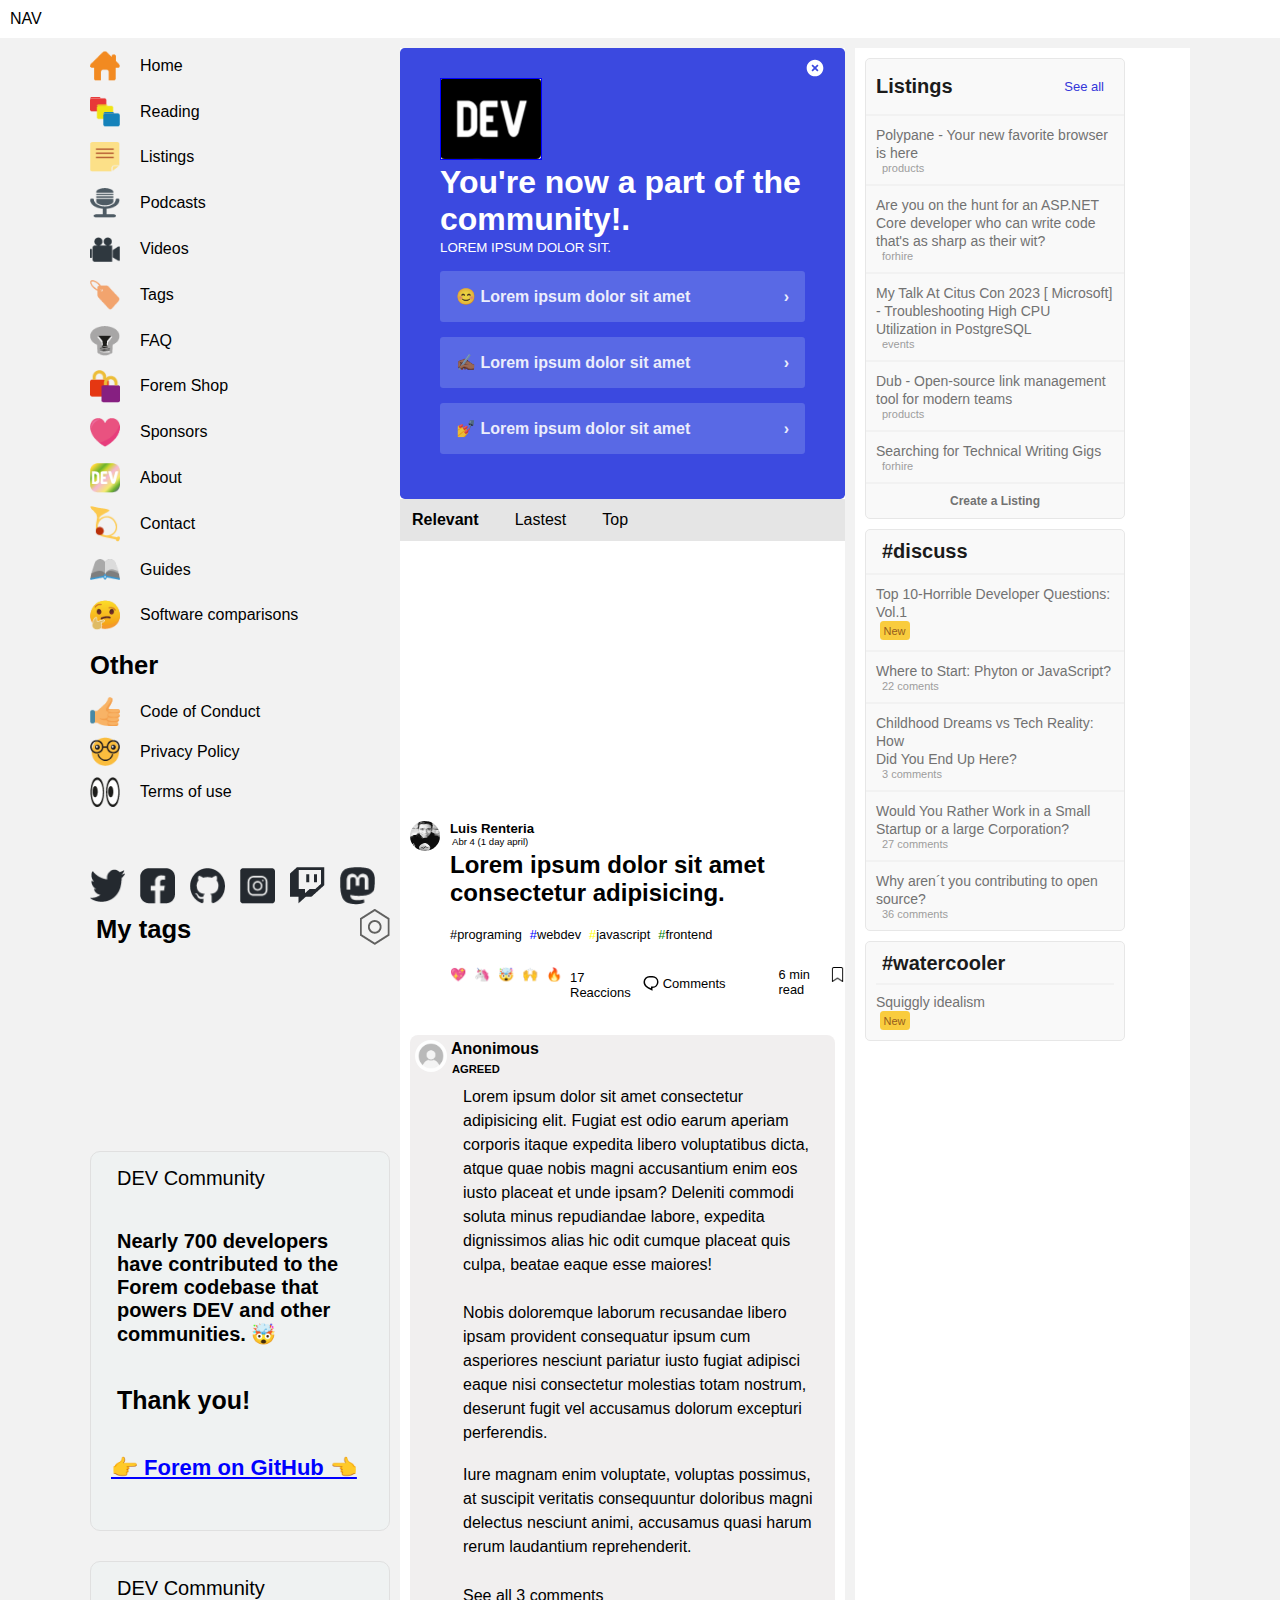
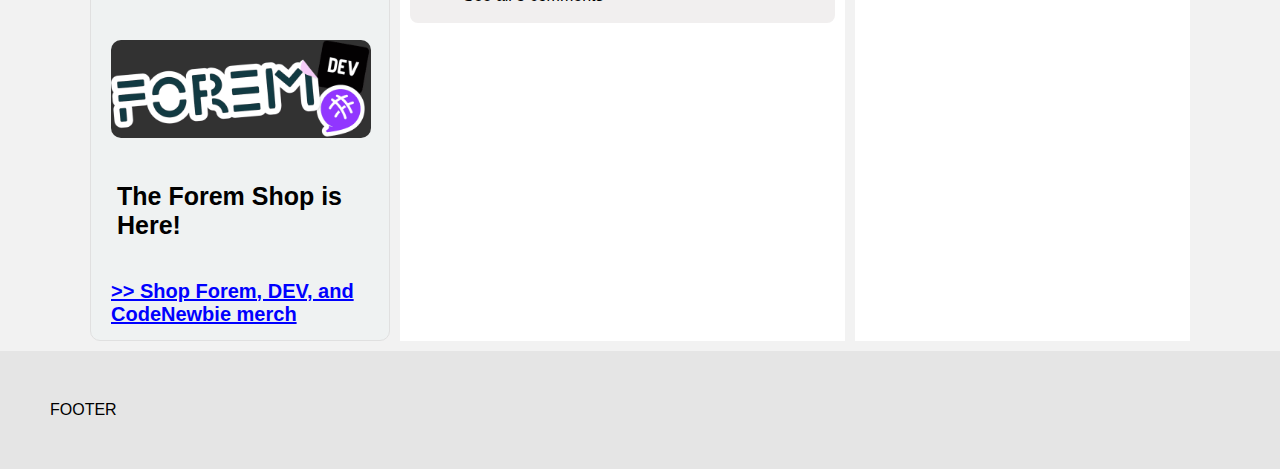
==== commit 5281c756: "wuqq" ====
--- a/index.html
+++ b/index.html
@@ -11,277 +11,240 @@
     <header>
         <nav>NAV</nav>
     </header>
-    <section class="section">
+<section class="section">
     <nav class="section__navlateral">
-        <h2>NAV LATERAL</h2>
-        <img src="https://placeimg.com/300/300/people" alt="">
+        <p class="title_responsive">DEV Community</p>
+            <div class="section__navlateral_section1">
+                <a><img src="/img_navlateral/home.png"alt="">Home</a>
+                <a><img src="/img_navlateral/list.png" alt="">Reading</a>
+                <a><img src="/img_navlateral/listing.png" alt="">Listings</a>
+                <a><img src="/img_navlateral/podcasts.png" alt="">Podcasts</a>
+                <a><img src="/img_navlateral/video.png" alt="">Videos</a>
+                <a><img src="/img_navlateral/tags.png" alt="">Tags</a>
+                <a><img src="/img_navlateral/faq.png" alt="">FAQ</a>
+                <a><img src="/img_navlateral/shop.png" alt="">Forem Shop</a>
+                <a><img src="/img_navlateral/sponsors.png" alt="">Sponsors</a>
+                <a><img src="/img_navlateral/about.png" alt="">About</a>
+                <a><img src="/img_navlateral/contact.png" alt="">Contact</a>
+                <a><img src="/img_navlateral/guies.png" alt="">Guides</a>
+                <a><img src="/img_navlateral/software.png" alt="">Software comparisons</a>
+            </div>
+            <h1 class="other">Other</h1>
+            <div class="section__navlateral_section2">
+                <a><img src="/img_navlateral/conduct.png"alt="">Code of Conduct</a>
+                <a><img src="/img_navlateral/policy.png"alt="">Privacy Policy</a>
+                <a><img src="/img_navlateral/terms.png"alt="">Terms of use</a>
+            </div>
+            <div class="section__navlateral_networks">
+                <a><img src="/img_navlateral/twi.png"alt=""></a>
+                <a><img src="/img_navlateral/face.png"alt=""></a>
+                <a><img src="/img_navlateral/git.png"alt=""></a>
+                <a><img src="/img_navlateral/gram.png"alt=""></a>
+                <a><img src="/img_navlateral/twich.png"alt=""></a>
+                <a><img src="/img_navlateral/masto.png"alt=""></a>
+            </div>
+            <div class="section__navlateral_tag">
+                <p>My tags</p>
+                <a><img src="/img_navlateral/polig.png" alt=""></a>
+            </div>
+            <div class="section__navlateral_sponsor_title1">
+                    <p>DEV Community</p>
+                    <p>Nearly 700 developers have contributed to the Forem codebase that powers DEV and other communities. 🤯</p>
+                    <p>Thank you!</p>
+                    <a>👉 Forem on GitHub 👈</a>
+            </div>
+            <div class="section__navlateral_sponsor_title2">
+                <p>DEV Community</p>
+                <div><img src="/img_navlateral/1.png" alt=""></div>
+                <p>The Forem Shop is Here!</p>
+                <a>>> Shop Forem, DEV, and CodeNewbie merch</a>
+            </div>
     </nav>
     <main class="section__main">
-        <article class="section__main__article">
-            <img class="section__main__article__topImage" src="https://res.cloudinary.com/practicaldev/image/fetch/s---yvU0ECp--/c_imagga_scale,f_auto,fl_progressive,h_420,q_auto,w_1000/https://dev-to-uploads.s3.amazonaws.com/uploads/articles/u07jdlpvzftyckubs52z.png" alt="Top Image">
-            <div class="section__main__article__content">
-                <div class="author">
-                    <img src="https://res.cloudinary.com/practicaldev/image/fetch/s--b_RBieoH--/c_fill,f_auto,fl_progressive,h_50,q_auto,w_50/https://dev-to-uploads.s3.amazonaws.com/uploads/user/profile_image/530414/941751d8-06b8-41bd-9de9-6ea056b7199f.png" alt="Profile Pic">
-                    <div>
-                        <a href="">Tapajyoti Bose</a>
-                        <p>Posted on Apr 1</p>
-                    </div>
-                </div>
-                <div class="reactions">
-                    <span>💖 131</span>
-                    <span>🦄 10</span>
-                    <span>🤯 8</span>
-                    <span>🙌 7</span>
-                    <span>🔥 9</span>
-                </div>
-                <div class="title">
-                    <h2>3 Tricks to take the Performance of your Website to the Moon 🚀🌙</h2>
-                    <div class="tags">
-                        <a href=""> <span>#</span>webdev</a>
-                        <a href=""> <span>#</span>javascript</a>
-                        <a href=""> <span>#</span>html</a>
-                        <a href=""> <span>#</span>css</a>
-                    </div>
-
-                    <div class="text">
-                        <p>Are users complaining about your slow website? This article shares <b>3 tricks to take the performance of your website to the moon</b>. Let's get started!
-                        <br><br>
-                        <img src="https://res.cloudinary.com/practicaldev/image/fetch/s--Ayr_fpO2--/c_limit%2Cf_auto%2Cfl_progressive%2Cq_66%2Cw_880/https://dev-to-uploads.s3.amazonaws.com/uploads/articles/pv33dize2h1pb1liypze.gif" alt="Lets Begin Gif">
-                        <h3>1. Fetch only relevant resources</h3>
-                        Did you know you can fetch only the <b>CSS</b> files relevant to the current device?<br><br>
-                        The <span class="backgrounded_text">link</span> tag has a <span class="backgrounded_text">media</span> attribute that can be used to specify the <b>media query</b> for which the <b>stylesheet</b> is intended.
-                        <div class="code_box">
-                        <xmp>
-<link
-    rel="stylesheet"
-    href="mobile.css"
-    media="screen and (max-width: 600px)"
-/>
-                        </xmp>
-                        </div>
-                        This will fetch the <span class="backgrounded_text">mobile.css</span> file only if the device width is less than <span class="backgrounded_text">600px</span>.
-                        <br><br>
-                        A <b>live demo</b> of this can be found in <a href="https://www.w3schools.com/">w3schools</a>.
-                        <h3>2. Minify your code</h3>
-                        <div class="first_parragraph">
-                            <div class="border"></div>
-                            <div>Minification is the process of removing unnecessary or redundant data without affecting how a resource is processed by the browser. Minification can include the removal of code comments, white space, and unused code, as well as the shortening of variable and function names.</div>
-                        </div>
-                        <br><br>
-                        Regardless of the <b>build tool</b> (<b>Webpack, Vite, Snowpack,</b> etc) you use, it would have a <b>minification</b> option. For example, in <b>webpack</b>, you can use the <a href="https://webpack.js.org/plugins/terser-webpack-plugin/">TerserPlugin</a> to <b>minify your code</b>.
-                        <h3>3. Pre-fetch resources</h3>
-                        <img src="https://res.cloudinary.com/practicaldev/image/fetch/s--O1nytyK4--/c_limit%2Cf_auto%2Cfl_progressive%2Cq_auto%2Cw_880/https://dev-to-uploads.s3.amazonaws.com/uploads/articles/mmdkhwd8ux1imkxtbq7r.jpg" alt="Resources Diagram">
-                        <br>
-                        You can <b>preload images, CSS, JS,</b> and even entire pages by using the <span class="backgrounded_text">link</span> tag.
-                        <div class="code_box">
-                        <xmp>
-<link rel="preload" as="image" href="image.png" />
-                        </xmp>
-                        </div>
-                        You can even use <a href="https://github.com/GoogleChromeLabs/quicklink">quicklink</a> or <a href="https://github.com/guess-js/guess">guess</a> to <b>optimally prefetch resources</b>.
-                        <br><br>
-                        <b>Quicklink</b> is a library that prefetches links in the viewport, using the <b>Intersection Observer API</b>, & makes them load faster, whereas <b>Guess</b> is a library that uses <b>Machine Learning</b> to predict which page the user is most likely to visit next.
-                        <br><br>
-                        <b>That's all folks!</b> 🎉
-                        </p>
-                    </div>
-                </div>
-                <div class="comments">
-                    <div class="comments__head">
-                        <div class="comments__head__title">
-                            <h4>Top Comments (14)</h4>
-                            <button class="b1">
-                                <img src="https://cdn-icons-png.flaticon.com/512/84/84263.png" alt="">
-                            </button>
-                        </div>
-                        <div class="comments__subscribe">
-                            <button class="b2">Subscribe</button>
-                        </div>
-                    </div>
-
-                    <div class="comments__input">
-                        <img src="https://res.cloudinary.com/practicaldev/image/fetch/s--Ybd73gCT--/c_fill,f_auto,fl_progressive,h_90,q_auto,w_90/https://dev-to-uploads.s3.amazonaws.com/uploads/user/profile_image/1060381/b0b57f50-793a-4576-ac26-69d63a1cec2d.jpeg" alt="User Profile Picture">
-                        <textarea placeholder="Add to the discussion" rows="4" cols="45"></textarea>
-                    </div>
-
-                    <div class="comments__comment">
-                        <div class="comments__comment__profile">
-                            <button class="b3">
-                                <img src="https://res.cloudinary.com/practicaldev/image/fetch/s--IhWu_FIx--/c_fill,f_auto,fl_progressive,h_50,q_auto,w_50/https://dev-to-uploads.s3.amazonaws.com/uploads/user/profile_image/450437/2a3854a6-7ced-4167-b0c5-1bcf90e6bb67.jpg" alt="">
-                            </button>
-                            <button class="b4">
-                                <img src="https://cdn-icons-png.flaticon.com/512/84/84263.png" alt="">
-                            </button>
-                        </div>
-                        <div class="comments__comment_text">
-                            <div class="comments__comment_text__box">
-                                <div class="comments__comment_text__head">
-                                    <div class="author">
-                                        <button class="b5">
-                                            <b>Taufik Nurhidayat</b>
-                                        </button>
-                                        <p>~</p>
-                                        <button class="b6">
-                                            Apr 2
-                                        </button>
-                                    </div>
-                                    <div class="button">
-                                        <button class="b7">
-                                            ...
-                                        </button>
-                                    </div>
-                                </div>
-                            
-                                <div>
-                                    <p>Also you can compress image for web</p>
-                                </div>
-                            </div>
-                            <div class="comment__reactions">
-                                <button><p><img src="https://cdn-icons-png.flaticon.com/512/535/535285.png" alt=""> 6 likes</p></button>
-                                <button><p><img src="https://cdn-icons-png.flaticon.com/512/2462/2462719.png" alt=""> Reply</p></button>
-                            </div>
-                        </div>
-                    </div>
-
-                    <div class="comments__comment">
-                        <div class="comments__comment__profile">
-                            <button class="b3">
-                                <img src="https://res.cloudinary.com/practicaldev/image/fetch/s--b_RBieoH--/c_fill,f_auto,fl_progressive,h_50,q_auto,w_50/https://dev-to-uploads.s3.amazonaws.com/uploads/user/profile_image/530414/941751d8-06b8-41bd-9de9-6ea056b7199f.png" alt="">
-                            </button>
-                            <button class="b4">
-                                <img src="https://cdn-icons-png.flaticon.com/512/84/84263.png" alt="">
-                            </button>
-                        </div>
-                        <div class="comments__comment_text">
-                            <div class="comments__comment_text__box">
-                                <div class="comments__comment_text__head">
-                                    <div class="author">
-                                        <button class="b5">
-                                            <b>Tapajyoti Bose</b>
-                                        </button>
-                                        <p>~</p>
-                                        <button class="b6">
-                                            Apr 3
-                                        </button>
-                                    </div>
-                                    <div class="button">
-                                        <button class="b7">
-                                            ...
-                                        </button>
-                                    </div>
-                                </div>
-                            
-                                <div>
-                                    <p>Yeah that's a really obvious one. I can't believe I missed out this one.
-                                    <br><br>
-                                    Thanks a lot for pointing out :)</p>
-                                </div>
-                            </div>
-                            <div class="comment__reactions">
-                                <button><p><img src="https://cdn-icons-png.flaticon.com/512/535/535285.png" alt=""> 1 like</p></button>
-                                <button><p><img src="https://cdn-icons-png.flaticon.com/512/2462/2462719.png" alt=""> Reply</p></button>
-                            </div>
-                        </div>
-                    </div>
-                    <div class="comments__comment">
-                        <div class="comments__comment__profile">
-                            <button class="b3">
-                                <img src="https://res.cloudinary.com/practicaldev/image/fetch/s--6pOp2smR--/c_fill,f_auto,fl_progressive,h_50,q_auto,w_50/https://dev-to-uploads.s3.amazonaws.com/uploads/user/profile_image/2991/1267316.jpeg" alt="">
-                            </button>
-                            <button class="b4">
-                                <img src="https://cdn-icons-png.flaticon.com/512/84/84263.png" alt="">
-                            </button>
-                        </div>
-                        <div class="comments__comment_text">
-                            <div class="comments__comment_text__box">
-                                <div class="comments__comment_text__head">
-                                    <div class="author">
-                                        <button class="b5">
-                                            <b>Lars Rye Jappesen</b>
-                                        </button>
-                                        <p>~</p>
-                                        <button class="b6">
-                                            Apr 6
-                                        </button>
-                                    </div>
-                                    <div class="button">
-                                        <button class="b7">
-                                            ...
-                                        </button>
-                                    </div>
-                                </div>
-                            
-                                <div>
-                                    <p>Use image service, they compress for each browser. Avif for all and webp for Explorer</p>
-                                </div>
-                            </div>
-                            <div class="comment__reactions">
-                                <button><p><img src="https://cdn-icons-png.flaticon.com/512/535/535285.png" alt=""> 2 likes</p></button>
-                                <button><p><img src="https://cdn-icons-png.flaticon.com/512/2462/2462719.png" alt=""> Reply</p></button>
-                            </div>
-                        </div>
-                    </div>
-                </div>
-                <div class="subsection__footer">
-                    <button>Code of Conduct</button>
-                    <p>~</p>
-                    <button>Report Abuse</button>
-                </div>
-            </div>
-        </article>
-        
-        <div class="advertisement">
-            <div class="advertisement__header">
-                <p>DEV Community</p>
-                <button>...</button>
-            </div>
-            <img src="https://res.cloudinary.com/practicaldev/image/fetch/s--OQ4wxLO7--/c_limit%2Cf_auto%2Cfl_progressive%2Cq_auto%2Cw_775/https://dev-to-uploads.s3.amazonaws.com/uploads/articles/phgcbdsj99jmuq2q915x.jpg" alt="Ad Image">
-            <h3>We've heard you.</h3>
-            <p>We're working on improving your feed. Add your <a href="">experience level</a> in settings to see content more relevant to you.</p>
-        </div>
-
-        <div class="otherArticles">
-            <h3>Read next</h3>
-            <div class="otherArticles__article">
-                <img src="https://res.cloudinary.com/practicaldev/image/fetch/s--We_HXLWO--/c_imagga_scale,f_auto,fl_progressive,h_100,q_auto,w_100/https://dev-to-uploads.s3.amazonaws.com/uploads/user/profile_image/941040/6ff230ff-9ee0-4106-9869-0858b8c5db70.png" alt="a">
-                <a href="">
-                    <div>
-                        <h4>Javascript Object #4</h4>
-                        <p>sams-engine - Apr 5</p>
-                    </div>
-                </a>
-            </div>
-
-            <div class="otherArticles__article">
-                <img src="https://res.cloudinary.com/practicaldev/image/fetch/s--ntuSsIZe--/c_imagga_scale,f_auto,fl_progressive,h_100,q_auto,w_100/https://dev-to-uploads.s3.amazonaws.com/uploads/user/profile_image/175071/8d08bcd7-3634-48a4-bb47-bf37f75b3934.jpg" alt="a">
-                <a href="">
-                    <div>
-                        <h4>Angular: The Framework of Past, Present, and Future</h4>
-                        <p>Santosh Yadav - Apr 6</p>
-                    </div>
-                </a>
-            </div>
-
-            <div class="otherArticles__article">
-                <img src="https://res.cloudinary.com/practicaldev/image/fetch/s--OsKHr1l_--/c_imagga_scale,f_auto,fl_progressive,h_100,q_auto,w_100/https://dev-to-uploads.s3.amazonaws.com/uploads/user/profile_image/698016/a2673c1b-1f51-40ca-98db-77f69cae5158.jpeg" alt="a">
-                <a href="">
-                    <div>
-                        <h4>Complete roadmap to become a pro in MERSN STACK</h4>
-                        <p>Bentil Shadrack - Apr 7</p>
-                    </div>
-                </a>
-            </div>
-        </div>
+        <article class="section__main__contenedor">
+            <article class="section__main__contenedor__title">
+                <div class="section__main__contenedor__title__svg">
+                    
+                    <svg xmlns="http://www.w3.org/2000/svg" width="24" height="24" viewBox="0 0 24 24"><path d="M12,2C6.486,2,2,6.486,2,12s4.486,10,10,10s10-4.486,10-10S17.514,2,12,2z M16.207,14.793l-1.414,1.414L12,13.414 l-2.793,2.793l-1.414-1.414L10.586,12L7.793,9.207l1.414-1.414L12,10.586l2.793-2.793l1.414,1.414L13.414,12L16.207,14.793z"/></svg>
+                </div>
+                <img src="img/dev.png" alt="">
+                <h1>
+                   You're now a part of the community!.
+                </h1>
+                <small>Lorem ipsum dolor sit.</small>
+                <div class="section__main__contenedor_a">
+                    <a href="#">😊 Lorem ipsum dolor sit amet <p>›</p></a>
+                    <a href="#">✍🏾 Lorem ipsum dolor sit amet <p>›</p></a>
+                    <a href="#">💅 Lorem ipsum dolor sit amet <p>›</p></a>
+                </div>
+            </article>   
+        </article>
+        <article class="section__main__articles">
+            <p>Relevant</p>
+            <p> Lastest</p>
+            <p>Top</p>
+        </article>
+        <article class="section__main__img-content">
+
+        </article>
+        <article class="section__main__radius">
+            <img src="img/luis.jpg" alt="Foto redondeada">
+            <div>
+                
+                <h5> Luis Renteria</h5>
+                <p> Abr 4 (1 day april)</p>
+            </div>
+        </article>
+        <article class="section__main__enlaces">
+            
+            <h2>Lorem ipsum dolor sit amet consectetur adipisicing.</h2>
+            <div>
+                <a href="#"><span>#</span>programing</a>
+                <a href="#"><span>#</span>webdev</a>
+                <a href="#"><span>#</span>javascript</a>
+                <a href="#"><span>#</span>frontend</a>
+            </div>
+            <div class="section__main__enlaces__icons">
+               <div>
+
+                   <p>💖</p>
+                    <p>🦄</p>
+                    <p>🤯</p>
+                    <p>🙌</p>
+                    <p>🔥</p>
+                    <p>17 Reaccions</p>
+                    <p class="section__main__enlaces__icons__comments"><svg xmlns="http://www.w3.org/2000/svg" width="24" height="24" role="img" aria-labelledby="ac3qw4s3op4ympa46x4kc2gzffvrsqob" class="crayons-icon"><title id="ac3qw4s3op4ympa46x4kc2gzffvrsqob">Comments</title><path d="M10.5 5h3a6 6 0 110 12v2.625c-3.75-1.5-9-3.75-9-8.625a6 6 0 016-6zM12 15.5h1.5a4.501 4.501 0 001.722-8.657A4.5 4.5 0 0013.5 6.5h-3A4.5 4.5 0 006 11c0 2.707 1.846 4.475 6 6.36V15.5z"></path></svg>Comments</p>
+               </div> 
+                <div class="section__main__enlaces__icons__img">
+
+                    <p>6 min read</p>
+                    <img class="" src="img/etiqueta.png" alt="Etiqueta">
+                </div>
+            </div>
+        </article>
+        <article class="section__main__enlaces__publicacion">
+            <article class="section__main__enlaces__publicacion__redonde">
+                <img src="img/avatar.jpg" alt="Foto redondeada">
+                <div>            
+                    <h5> Anonimous</h5>
+                    <h6> AGREED</h6>
+                </div>
+            </article>
+            <article class="section__main__enlaces__publicacion__comentario">
+
+                <p>
+                    Lorem ipsum dolor sit amet consectetur adipisicing elit. Fugiat est odio earum aperiam corporis itaque expedita libero voluptatibus dicta, atque quae nobis magni accusantium enim eos iusto placeat et unde ipsam? Deleniti commodi soluta minus repudiandae labore, expedita dignissimos alias hic odit cumque placeat quis culpa, beatae eaque esse maiores! <p> &nbsp;&nbsp;&nbsp;&nbsp;
+    
+                </p>
+    
+                <p>
+                    
+                    Nobis doloremque laborum recusandae libero ipsam provident consequatur ipsum cum asperiores nesciunt pariatur iusto fugiat adipisci eaque nisi consectetur molestias totam nostrum, deserunt fugit vel accusamus dolorum excepturi perferendis. </p>&nbsp;&nbsp;&nbsp;&nbsp;
+                
+                <p>
+                    Iure magnam enim voluptate, voluptas possimus, at suscipit veritatis consequuntur doloribus magni delectus nesciunt animi, accusamus quasi harum rerum laudantium reprehenderit. 
+                </p>
+                <p>See all 3 comments</p>
+            </article>
+        </article>
     </main>
     <aside class="section__aside">
-        <h2>ASIDE</h2>
-        <img src="https://placeimg.com/400/400/people" alt="">
+        <section class="section__aside--container">
+            <div class="section__aside--divh">
+                <a href="#" class="section__aside--ah">Listings</a> 
+                <a href="#" class="section__aside--ph">See all</a>
+            </div>
+            <hr>
+      
+            <div class="section__aside--divg">
+                <a href="#" class="section__aside--a">Polypane - Your new favorite browser <br />is here</a>
+                <p class="section__aside--p">products</p>
+            </div>
+            <hr> 
+                 
+            <div class="section__aside--divg">
+                <a href="#" class="section__aside--a">Are you on the hunt for an ASP.NET <br />Core developer who can write code <br />that's as sharp as their wit?</a>
+                <p class="section__aside--p">forhire</p>
+            </div>
+            <hr>
+            
+            <div class="section__aside--divg">
+                <a href="#" class="section__aside--a">My Talk At Citus Con 2023 [ Microsoft] - Troubleshooting High CPU <br />Utilization in PostgreSQL</a>
+                <p class="section__aside--p">events</p>
+            </div>
+            <hr>
+                  
+            <div class="section__aside--divg">
+                <a href="#" class="section__aside--a">Dub - Open-source link management <br />tool for modern teams</a>
+                <p class="section__aside--p">products</p>
+            </div>
+            <hr>
+        
+            <div class="section__aside--divg">
+                <a href="#" class="section__aside--a">Searching for Technical Writing Gigs</a>
+                <p class="section__aside--p">forhire</p>
+            </div>
+            <hr>
+                 
+                  
+            <div class="section__aside--divg">
+                <a class="section__aside--af">Create a Listing</a>
+            </div>
+        </section>      
+            
+      
+      
+        <section class="section__aside--container">
+            <div class="section__aside--divg">
+              <p class="section__aside__divf--p">#discuss</p> 
+            </div>
+             <hr>
+    
+            <div class="section__aside--divg">
+              <a href="#" class="section__aside--a">Top 10-Horrible Developer Questions: <br />Vol.1</a>
+              <p class="new">New</p>
+            </div>
+             <hr> 
+             
+            <div class="section__aside--divg">
+              <a href="#" class="section__aside--a">Where to Start: Phyton or JavaScript?</a>
+              <p class="section__aside--p">22 coments</p>
+            </div>
+            <hr>
+        
+            <div class="section__aside--divg">
+              <a href="#" class="section__aside--a">Childhood Dreams vs Tech Reality: How <br>Did You End Up Here?</a>
+              <p class="section__aside--p">3 comments</p>
+            </div>
+            <hr>
+              
+            <div class="section__aside--divg">
+                <a href="#" class="section__aside--a">Would You Rather Work in a Small <br>Startup or a large Corporation?</a>
+                <p class="section__aside--p">27 comments</p>
+            </div>
+            <hr>
+    
+            <div class="section__aside--divg">
+               <a href="#" class="section__aside--a">Why aren´t you contributing to open <br>source?</a>
+               <p class="section__aside--p">36 comments</p>
+            </div>
+              
+        </section>
+    
+          <section class="section__aside--container">
+            <div class="section__aside--divg">
+                <p class="section__aside__divf--p">#watercooler</p>
+                <hr>
+                <a href="#" class="section__aside--a">Squiggly idealism</a>
+                <p class="new">New</p>
+            </div>
+               
+    </aside>   
+
+
+        
     </aside>
-        
-    </section>
-    <footer>
-        FOOTER
-    </footer>
-
+</section>
+<footer>FOOTER</footer>
 </body>
 </html>--- a/SASS/styles.css
+++ b/SASS/styles.css
@@ -32,365 +32,206 @@
   max-width: 100%;
 }
 
+/*section Diego*/
+.title_responsive {
+  display: none;
+}
+
 .section__navlateral {
-  flex-basis: 30%;
+  display: flex;
+  flex-basis: 15%;
   flex-direction: column;
 }
 
+.section__navlateral_section1 {
+  align-items: center;
+  display: grid;
+  gap: 10px;
+  grid-template-columns: 1fr;
+  grid-template-rows: 1fr 1fr 1fr 1fr 1fr 1fr 1fr 1fr 1fr 1fr 1fr 1fr 1fr;
+}
+
+.section__navlateral_section1 a {
+  align-items: center;
+  display: flex;
+  font-family: Arial, Helvetica, sans-serif;
+  gap: 20px;
+}
+
+.section__navlateral_section1 img {
+  width: 30px;
+}
+
+.section__navlateral_section1 a:hover {
+  background-color: rgb(236, 236, 254);
+  border-radius: 7px;
+  color: blue;
+  cursor: pointer;
+  text-decoration-line: underline;
+}
+
+.other {
+  font-family: Arial, Helvetica, sans-serif;
+  font-size: 1.6rem;
+  font-weight: bold;
+}
+
+.section__navlateral_section2 {
+  gap: 10px;
+  grid-template-columns: 1fr;
+  grid-template-rows: 1fr 1fr 1fr;
+  display: grid;
+}
+
+.section__navlateral_section2 img {
+  width: 30px;
+}
+
+.section__navlateral_section2 a {
+  align-items: center;
+  display: flex;
+  font-family: Arial, Helvetica, sans-serif;
+  gap: 20px;
+}
+
+.section__navlateral_section2 a:hover {
+  background-color: rgb(236, 236, 254);
+  border-radius: 7px;
+  color: blue;
+  cursor: pointer;
+  text-decoration-line: underline;
+}
+
+.section__navlateral_networks {
+  align-items: center;
+  display: flex;
+  justify-items: center;
+  padding-top: 60px;
+}
+
+.section__navlateral_networks a:hover {
+  cursor: pointer;
+  background-color: rgb(228, 228, 249);
+  border-radius: 7px;
+}
+
+.section__navlateral_networks img {
+  padding-right: 15px;
+  width: 50px;
+}
+
+.section__navlateral_tag {
+  align-items: center;
+  display: flex;
+  font-family: Arial, Helvetica, sans-serif;
+  font-size: 1.6rem;
+  font-weight: bold;
+  justify-content: space-between;
+}
+
+.section__navlateral_tag a:hover {
+  background-color: rgb(228, 228, 249);
+  border-radius: 7px;
+  cursor: pointer;
+}
+
+.section__navlateral_sponsor_title1 {
+  background-color: rgb(239, 242, 242);
+  border: 1px solid rgb(224, 224, 224);
+  border-radius: 10px;
+  display: flex;
+  flex-direction: column;
+  gap: 40px;
+  height: 380px;
+  padding-left: 20px;
+  margin-top: 200px;
+  width: 300px;
+}
+
+.section__navlateral_sponsor_title1 p:nth-of-type(1) {
+  font-size: 20px;
+  font-family: Arial, Helvetica, sans-serif;
+  padding-top: 15px;
+}
+
+.section__navlateral_sponsor_title1 p:nth-of-type(2) {
+  font-size: 20px;
+  font-family: Arial, Helvetica, sans-serif;
+  font-weight: bold;
+}
+
+.section__navlateral_sponsor_title1 p:nth-of-type(3) {
+  font-size: 25px;
+  font-family: Arial, Helvetica, sans-serif;
+  font-weight: bold;
+}
+
+.section__navlateral_sponsor_title1 a {
+  color: blue;
+  font-size: 22px;
+  font-family: Arial, Helvetica, sans-serif;
+  font-weight: bold;
+  text-decoration: underline;
+}
+
+.section__navlateral_sponsor_title1 a:hover {
+  color: rgb(4, 4, 171);
+  cursor: pointer;
+}
+
+.section__navlateral_sponsor_title2 {
+  border: 1px solid rgb(224, 224, 224);
+  background-color: rgb(239, 242, 242);
+  border-radius: 10px;
+  display: flex;
+  flex-direction: column;
+  gap: 40px;
+  height: 380px;
+  margin-top: 30px;
+  padding-left: 20px;
+  padding-right: 20px;
+  width: 300px;
+}
+
+.section__navlateral_sponsor_title2 p:nth-of-type(1) {
+  font-family: Arial, Helvetica, sans-serif;
+  font-size: 20px;
+  padding-top: 15px;
+}
+
+.section__navlateral_sponsor_title2 img {
+  border-radius: 10px;
+  padding: 0;
+  width: 260px;
+}
+
+.section__navlateral_sponsor_title2 p:nth-of-type(2) {
+  font-size: 25px;
+  font-family: Arial, Helvetica, sans-serif;
+  font-weight: bold;
+}
+
+.section__navlateral_sponsor_title2 a {
+  color: blue;
+  font-size: 20px;
+  font-family: Arial, Helvetica, sans-serif;
+  font-weight: bold;
+  text-decoration: underline;
+}
+
+.section__navlateral_sponsor_title2 a:hover {
+  color: rgb(4, 4, 171);
+  cursor: pointer;
+}
+
+/*finish Diego*/
 .section__main {
+  background-color: white;
   flex-basis: 40%;
   flex-grow: 1;
-  margin-bottom: 10px;
   margin-left: 10px;
   margin-right: 10px;
-  padding: 0px;
   width: 500px;
-}
-.section__main .section__main__article {
-  background-color: white;
-  border-radius: 7px;
-  border: solid 1px #dedede;
-  overflow: hidden;
-}
-.section__main .section__main__article .section__main__article__topImage {
-  width: 100%;
-}
-.section__main .section__main__article .section__main__article__content {
-  color: rgb(23, 23, 23);
-}
-.section__main .section__main__article .section__main__article__content .author {
-  display: inline-flex;
-  padding: 10px 30px;
-}
-.section__main .section__main__article .section__main__article__content .author img {
-  border-radius: 50%;
-  height: 40px;
-  width: 40px;
-}
-.section__main .section__main__article .section__main__article__content .author div {
-  margin: auto 15px;
-}
-.section__main .section__main__article .section__main__article__content .author div a {
-  color: #717171;
-  font-weight: bold;
-  text-decoration: none;
-}
-.section__main .section__main__article .section__main__article__content .author div a:hover {
-  color: blue;
-}
-.section__main .section__main__article .section__main__article__content .author div p {
-  font-size: 0.8rem;
-  margin: 0;
-}
-.section__main .section__main__article .section__main__article__content .reactions {
-  padding: 10px 30px;
-  margin-top: 15px;
-}
-.section__main .section__main__article .section__main__article__content .reactions span {
-  margin-right: 20px;
-}
-.section__main .section__main__article .section__main__article__content .title {
-  padding: 10px 30px;
-}
-.section__main .section__main__article .section__main__article__content .title h2 {
-  color: black;
-}
-.section__main .section__main__article .section__main__article__content .title .tags a {
-  color: #717171;
-  margin-right: 10px;
-  padding: 5px 10px;
-  text-decoration: none;
-}
-.section__main .section__main__article .section__main__article__content .title .tags a:nth-of-type(1):hover {
-  background-color: lightgreen;
-  border-radius: 4px;
-  border: solid 1px green;
-}
-.section__main .section__main__article .section__main__article__content .title .tags a:nth-of-type(1) span {
-  color: green;
-}
-.section__main .section__main__article .section__main__article__content .title .tags a:nth-of-type(2):hover {
-  background-color: lightyellow;
-  border-radius: 4px;
-  border: solid 1px yellow;
-}
-.section__main .section__main__article .section__main__article__content .title .tags a:nth-of-type(2) span {
-  color: yellow;
-}
-.section__main .section__main__article .section__main__article__content .title .tags a:nth-of-type(3):hover {
-  background-color: lightcoral;
-  border-radius: 4px;
-  border: solid 1px red;
-}
-.section__main .section__main__article .section__main__article__content .title .tags a:nth-of-type(3) span {
-  color: red;
-}
-.section__main .section__main__article .section__main__article__content .title .tags a:nth-of-type(4):hover {
-  background-color: lightblue;
-  border-radius: 4px;
-  border: solid 1px blue;
-}
-.section__main .section__main__article .section__main__article__content .title .tags a:nth-of-type(4) span {
-  color: blue;
-}
-.section__main .section__main__article .section__main__article__content .title .text img {
-  left: 50%;
-  margin-bottom: 15px;
-  position: relative;
-  transform: translate(-50%);
-  width: 80%;
-}
-.section__main .section__main__article .section__main__article__content .title .text .backgrounded_text {
-  background-color: lightgray;
-  font-family: "Courier New";
-}
-.section__main .section__main__article .section__main__article__content .title .text .code_box {
-  background: black;
-  border-radius: 7px;
-  color: white;
-  font-size: 0.8rem;
-  padding: 0 20px;
-}
-.section__main .section__main__article .section__main__article__content .title .text .first_parragraph {
-  display: inline-flex;
-}
-.section__main .section__main__article .section__main__article__content .title .text .first_parragraph .border {
-  border-right: solid 4px lightgray;
-  margin-right: 20px;
-}
-.section__main .section__main__article .section__main__article__content .comments {
-  border-top: solid 1px #dedede;
-  padding: 10px 30px;
-}
-.section__main .section__main__article .section__main__article__content .comments .comments__head {
-  display: flex;
-  justify-content: space-between;
-}
-.section__main .section__main__article .section__main__article__content .comments .comments__head .comments__head__title {
-  display: flex;
-}
-.section__main .section__main__article .section__main__article__content .comments .comments__head .comments__head__title img {
-  height: 10px;
-  width: 10px;
-}
-.section__main .section__main__article .section__main__article__content .comments .comments__head .comments__head__title .b1 {
-  border: none;
-  background: none;
-  cursor: pointer;
-  margin: 0 10px;
-  padding: 0;
-}
-.section__main .section__main__article .section__main__article__content .comments .comments__head .comments__subscribe {
-  display: flex;
-  flex-direction: column;
-  justify-content: center;
-}
-.section__main .section__main__article .section__main__article__content .comments .comments__head .comments__subscribe .b2 {
-  background: none;
-  border: solid 2px #dedede;
-  border-radius: 5px;
-  cursor: pointer;
-  padding: 5px 15px;
-}
-.section__main .section__main__article .section__main__article__content .comments .comments__head .comments__subscribe .b2:hover {
-  background-color: #dedede;
-}
-.section__main .section__main__article .section__main__article__content .comments .comments__input {
-  display: flex;
-  gap: 20px;
-}
-.section__main .section__main__article .section__main__article__content .comments .comments__input img {
-  border: solid 1px #717171;
-  border-radius: 50%;
-  height: 40px;
-  top: 0px;
-  width: 40px;
-}
-.section__main .section__main__article .section__main__article__content .comments .comments__input textarea {
-  border-radius: 7px;
-  width: 100%;
-}
-.section__main .section__main__article .section__main__article__content .comments .comments__comment {
-  display: flex;
-  margin: 20px 0;
-}
-.section__main .section__main__article .section__main__article__content .comments .comments__comment .comments__comment__profile {
-  display: flex;
-  flex-direction: column;
-  padding-top: 15px;
-}
-.section__main .section__main__article .section__main__article__content .comments .comments__comment .comments__comment__profile .b3 {
-  border: none;
-  background: none;
-  cursor: pointer;
-  padding: 0;
-}
-.section__main .section__main__article .section__main__article__content .comments .comments__comment .comments__comment__profile .b3 img {
-  border: solid 1px #717171;
-  border-radius: 50%;
-  height: 40px;
-  width: 40px;
-}
-.section__main .section__main__article .section__main__article__content .comments .comments__comment .comments__comment__profile .b4 {
-  border: none;
-  background: none;
-  cursor: pointer;
-  margin: 0 10px;
-  padding: 0;
-}
-.section__main .section__main__article .section__main__article__content .comments .comments__comment .comments__comment__profile .b4 img {
-  height: 10px;
-  width: 10px;
-}
-.section__main .section__main__article .section__main__article__content .comments .comments__comment .comments__comment_text {
-  margin-left: 20px;
-  width: 100%;
-}
-.section__main .section__main__article .section__main__article__content .comments .comments__comment .comments__comment_text .comments__comment_text__box {
-  border: solid 1px #dedede;
-  border-radius: 5px;
-  padding: 0 20px;
-}
-.section__main .section__main__article .section__main__article__content .comments .comments__comment .comments__comment_text .comments__comment_text__box .comments__comment_text__head {
-  display: flex;
-  justify-content: space-between;
-  margin-top: 5px;
-}
-.section__main .section__main__article .section__main__article__content .comments .comments__comment .comments__comment_text .comments__comment_text__box .comments__comment_text__head .author {
-  display: flex;
-  gap: 15px;
-  padding: 0;
-}
-.section__main .section__main__article .section__main__article__content .comments .comments__comment .comments__comment_text .comments__comment_text__box .comments__comment_text__head .author .b5 {
-  background: none;
-  border: none;
-  cursor: pointer;
-  margin: 0;
-  padding: 0px 5px;
-}
-.section__main .section__main__article .section__main__article__content .comments .comments__comment .comments__comment_text .comments__comment_text__box .comments__comment_text__head .author .b5:hover {
-  background-color: #dedede;
-}
-.section__main .section__main__article .section__main__article__content .comments .comments__comment .comments__comment_text .comments__comment_text__box .comments__comment_text__head .author p {
-  color: #dedede;
-}
-.section__main .section__main__article .section__main__article__content .comments .comments__comment .comments__comment_text .comments__comment_text__box .comments__comment_text__head .author .b6 {
-  background: none;
-  border: none;
-  color: #dedede;
-  cursor: pointer;
-  margin: 0;
-  padding: 0;
-}
-.section__main .section__main__article .section__main__article__content .comments .comments__comment .comments__comment_text .comments__comment_text__box .comments__comment_text__head .b7 {
-  background: none;
-  border: none;
-  color: #717171;
-  cursor: pointer;
-  font-size: 1.5rem;
-}
-.section__main .section__main__article .section__main__article__content .comments .comments__comment .comments__comment_text .comments__comment_text__box .comments__comment_text__head .b7:hover {
-  background-color: #e5e5e5;
-}
-.section__main .section__main__article .section__main__article__content .comments .comments__comment .comments__comment_text .comments__comment_text__box p {
-  margin-top: 5px;
-}
-.section__main .section__main__article .section__main__article__content .comments .comments__comment .comments__comment_text .comment__reactions {
-  color: #717171;
-  display: flex;
-  gap: 25px;
-  margin-top: 3px;
-  padding-left: 30px;
-}
-.section__main .section__main__article .section__main__article__content .comments .comments__comment .comments__comment_text .comment__reactions button {
-  background: none;
-  border: none;
-  cursor: pointer;
-  margin: 0;
-  padding: 0 10px;
-}
-.section__main .section__main__article .section__main__article__content .comments .comments__comment .comments__comment_text .comment__reactions button:hover {
-  background-color: #dedede;
-  border-radius: 4px;
-}
-.section__main .section__main__article .section__main__article__content .comments .comments__comment .comments__comment_text .comment__reactions button img {
-  width: 13px;
-}
-.section__main .section__main__article .section__main__article__content .subsection__footer {
-  display: flex;
-  gap: 20px;
-  justify-content: center;
-}
-.section__main .section__main__article .section__main__article__content .subsection__footer button {
-  background: none;
-  border: none;
-  color: #717171;
-  cursor: pointer;
-}
-.section__main .advertisement {
-  background-color: white;
-  border-radius: 7px;
-  border: solid 1px #dedede;
-  color: black;
-  margin-top: 10px;
-  padding: 10px 30px;
-}
-.section__main .advertisement .advertisement__header {
-  color: #717171;
-  display: flex;
-  font-size: 0.8rem;
-  justify-content: space-between;
-}
-.section__main .advertisement .advertisement__header button {
-  background: none;
-  border: none;
-  cursor: pointer;
-  font-size: 1.5rem;
-}
-.section__main .advertisement .advertisement__header button:hover {
-  background-color: #e5e5e5;
-}
-.section__main .advertisement img {
-  width: 100%;
-}
-.section__main .otherArticles {
-  background-color: white;
-  border-radius: 7px;
-  border: solid 1px #dedede;
-  color: black;
-  margin-top: 10px;
-  padding: 10px 30px;
-}
-.section__main .otherArticles .otherArticles__article {
-  display: flex;
-  gap: 20px;
-  margin-bottom: 15px;
-}
-.section__main .otherArticles .otherArticles__article img {
-  border: solid 1px #717171;
-  border-radius: 50%;
-  height: 60px;
-  width: 60px;
-}
-.section__main .otherArticles .otherArticles__article a {
-  flex-grow: 1;
-  margin: auto 0;
-  padding: 10px;
-  text-decoration: none;
-}
-.section__main .otherArticles .otherArticles__article a h4 {
-  color: black;
-  margin: 0;
-}
-.section__main .otherArticles .otherArticles__article a p {
-  color: #717171;
-  margin: 0;
-}
-.section__main .otherArticles .otherArticles__article a:hover p {
-  color: blue;
-}
-.section__main .otherArticles .otherArticles__article a:hover h4 {
-  color: blue;
 }
 
 .section__aside {
@@ -398,6 +239,774 @@
   flex-basis: 30%;
 }
 
+footer {
+  background-color: #e5e5e5;
+  margin: 0px;
+  padding: 50px;
+}
+
+/*responsive Diego*/
+@media (max-width: 767px) {
+  .section__navlateral {
+    display: none;
+  }
+  .title_responsive {
+    font-family: Arial, Helvetica, sans-serif;
+    font-size: 1.1rem;
+    font-weight: bold;
+    padding-left: 30px;
+  }
+  .section__navlateral_section1 {
+    padding-left: 30px;
+  }
+  .section__navlateral_section1 a {
+    font-size: 0.9rem;
+  }
+  .section__navlateral_section1 img {
+    width: 22px;
+  }
+  .other {
+    font-size: 1.3rem;
+  }
+  .section__navlateral_section2 {
+    padding-left: 30px;
+  }
+  .section__navlateral_section2 a {
+    font-size: 0.9rem;
+  }
+  .section__navlateral_section2 img {
+    width: 22px;
+  }
+  .section__navlateral_networks {
+    justify-content: center;
+    padding-left: 19px;
+    padding-top: 40px;
+    margin-bottom: 100px;
+  }
+  .section__navlateral_networks img {
+    padding-right: 15px;
+    width: 36px;
+  }
+  .section__navlateral_tag {
+    display: none;
+  }
+  .section__navlateral_sponsor_title1 {
+    display: none;
+  }
+  .section__navlateral_sponsor_title2 {
+    display: none;
+  }
+}
+/*responsive Diego*/
+/*******MAIN******/
+.section__main__contenedor {
+  display: flex;
+}
+
+.section__main__contenedor__title {
+  background-color: #3b49e0;
+  border-radius: 0.3rem;
+  padding-bottom: 30px;
+  padding-left: 40px;
+  padding-right: 40px;
+  padding-top: 10px;
+}
+
+.section__main__contenedor__title__svg {
+  display: flex;
+  justify-content: end;
+  margin-right: -20px;
+}
+
+.section__main__contenedor__title__svg svg {
+  fill: #fff;
+  height: auto;
+  margin: 0;
+  padding: 0;
+  width: 20px;
+}
+
+.section__main__contenedor__title img {
+  border: thin solid blue;
+  margin: 0;
+  padding: 0;
+}
+
+.section__main__contenedor__title h1 {
+  color: white;
+  font-size: 2rem;
+  margin-bottom: 0;
+  margin-top: 0;
+  padding-bottom: 0;
+}
+
+.section__main__contenedor__title small {
+  color: white;
+  text-transform: uppercase;
+}
+
+.section__main__contenedor_a a {
+  background-color: #5d6de6;
+  border-radius: 0.2rem;
+  color: #fff;
+  font-weight: bold;
+  padding: 1rem;
+  margin: 15px 0;
+  text-decoration: none;
+  opacity: 0.9;
+  display: block;
+  display: flex;
+  flex-direction: row;
+  justify-content: space-between;
+  align-items: center;
+}
+
+.section__main__contenedor_a a p {
+  margin: 0;
+  padding: 0;
+}
+
+.section__main__articles {
+  display: flex;
+  background-color: #e5e5e5;
+  gap: 20px;
+  padding: 12px 0;
+}
+
+.section__main__articles p:nth-child(1) {
+  font-weight: bold;
+  margin-left: 10px;
+}
+
+.section__main__img-content {
+  background-image: url("https://placeimg.com/600/250/people");
+  background-repeat: no-repeat;
+  border-radius: 0.5rem 0.5rem 0 0;
+  min-height: 280px;
+}
+
+.section__main__radius {
+  display: flex;
+}
+
+.section__main__radius img {
+  border-radius: 50%;
+  height: 30px;
+  width: 30px;
+  margin-left: 10px;
+}
+
+.section__main__radius div {
+  flex-direction: column;
+}
+
+.section__main__radius div h5, p {
+  margin: 0 8px;
+  padding: 0 2px;
+}
+
+.section__main__radius div p {
+  font-size: 0.6rem;
+  margin-left: 10px;
+}
+
+.section__main__enlaces {
+  padding-left: 50px;
+  margin-top: 0;
+}
+
+.section__main__enlaces h2 {
+  margin-top: 0;
+}
+
+.section__main__enlaces div {
+  display: flex;
+  gap: 8px;
+}
+
+.section__main__enlaces div a {
+  color: black;
+  text-decoration: none;
+  font-size: 0.8rem;
+}
+
+.section__main__enlaces div a:nth-child(1)::first-letter {
+  color: black;
+}
+
+.section__main__enlaces div a:nth-child(2)::first-letter {
+  color: blue;
+}
+
+.section__main__enlaces div a:nth-child(3)::first-letter {
+  color: yellow;
+}
+
+.section__main__enlaces div a:nth-child(4)::first-letter {
+  color: green;
+}
+
+.section__main__enlaces__icons {
+  display: flex;
+  justify-content: flex-start;
+  align-items: center;
+}
+
+.section__main__enlaces__icons p {
+  margin: 0;
+  padding: 25px 0;
+  font-size: 13px;
+}
+
+.section__main__enlaces__icons p:nth-child(6) {
+  padding-top: 28px;
+}
+
+.section__main__enlaces__icons__comments {
+  display: flex;
+  align-items: center;
+}
+
+.section__main__enlaces__icons__img p {
+  margin-left: 45px;
+  font-size: 0.8rem;
+  padding-top: 22px;
+}
+
+.section__main__enlaces__icons__img img {
+  width: 15px;
+  height: 15px;
+  margin-top: 22px;
+}
+
+.section__main__enlaces__publicacion {
+  background-color: #f1efef;
+  border-radius: 0.5rem;
+  margin: 10px;
+  padding: 5px;
+  display: flex;
+  flex-direction: column;
+}
+
+.section__main__enlaces__publicacion__redonde {
+  display: flex;
+  align-items: start;
+}
+
+.section__main__enlaces__publicacion__redonde div h5, p {
+  margin-bottom: 0;
+  margin-left: 4px;
+  margin-top: 0;
+}
+
+.section__main__enlaces__publicacion__redonde div h5 {
+  font-size: 1rem;
+}
+
+.section__main__enlaces__publicacion__redonde > div > h6 {
+  font-size: 0.7rem;
+  padding: 5px 0 10px 5px;
+  margin: 0;
+}
+
+.section__main__enlaces__publicacion__redonde img {
+  border-radius: 50%;
+  height: 32px;
+  width: 32px;
+}
+
+.section__main__enlaces__publicacion__comentario {
+  padding-left: 42px;
+}
+
+.section__main__enlaces__publicacion > article p {
+  line-height: 1.5rem;
+}
+
+.section__main__enlaces__publicacion article p:nth-child(5) {
+  margin-bottom: 10px;
+  margin-top: 25px;
+}
+
+/*******FIN MAIN******/
+/******* ASIDE 1******/
+.section__aside--container {
+  background-color: rgb(249, 249, 249);
+  border-radius: 5px;
+  border: 1px solid rgb(231, 231, 231);
+  margin-bottom: 10px;
+  margin: 10px;
+  width: 260px;
+}
+
+.section__aside--divh {
+  align-items: center;
+  display: flex;
+  flex-direction: row;
+  justify-content: space-between;
+  margin: 10px;
+}
+
+.section__aside--ah {
+  color: rgb(27, 27, 27);
+  font-size: 1.25rem;
+  font-weight: bold;
+  text-decoration: none;
+}
+
+.section__aside--ph {
+  color: rgb(51, 54, 217);
+  font-size: 0.813rem;
+  font-weight: 150;
+  margin-left: 10px;
+  margin: 10px;
+  text-decoration: none;
+}
+
+.section__aside--divg {
+  align-items: center;
+  margin: 10px;
+}
+
+.section__aside--divh2 {
+  align-items: center;
+  color: rgb(27, 27, 27);
+  display: flex;
+  font-size: 0.875rem;
+  font-weight: bold;
+  justify-content: center;
+}
+
+.section__aside--ah {
+  color: rgb(27, 27, 27);
+  font-size: 1.25rem;
+  font-weight: bold;
+  text-decoration: none;
+}
+
+.section__aside--ph {
+  color: rgb(51, 54, 217);
+  font-size: 0.813rem;
+  font-weight: 150;
+  margin-left: 10px;
+  margin: 10px;
+  text-decoration: none;
+}
+
+.section__aside--a {
+  color: rgb(114, 114, 114);
+  font-size: 0.875rem;
+  text-decoration: none;
+}
+
+.section__aside--p {
+  color: rgb(157, 157, 157);
+  font-size: 0.688rem;
+  text-decoration: none;
+}
+
+hr {
+  border-color: rgb(242, 242, 242);
+  border-style: double none;
+}
+
+.section__aside--divg :hover {
+  color: rgb(35, 36, 162);
+}
+
+.section__aside--af {
+  align-items: center;
+  color: rgb(114, 114, 114);
+  display: flex;
+  font-size: 0.75rem;
+  font-weight: bold;
+  justify-content: center;
+}
+
+.new {
+  background: rgb(249, 204, 62);
+  border-radius: 3.5px;
+  color: rgb(150, 92, 29);
+  font-size: 0.688rem;
+  padding: 3.5px;
+  width: 30px;
+}
+
+.section__aside__divf--p {
+  color: rgb(27, 27, 27);
+  font-size: 1.25rem;
+  font-weight: bold;
+  text-decoration: none;
+}
+
+@media screen and (max-width: 768px) {
+  .section__aside {
+    display: none;
+  }
+}
+/******* FIN ASIDE 2******/
+.section__aside {
+  flex: 1 1 30%;
+  max-width: 350px;
+}
+
+.section__aside__card1 {
+  background: linear-gradient(black 0 30px, #fafafa 30px 100%);
+  border-radius: 8px;
+  border: 1px solid rgb(232, 232, 232);
+  display: flex;
+  flex-direction: row;
+  flex-wrap: wrap;
+  height: -moz-max-content;
+  height: max-content;
+  margin: 0 0 15px 0;
+  max-width: 100%;
+  padding: 15px;
+}
+
+.section__aside__card1__anchor1 {
+  flex-basis: 100%;
+  height: -moz-max-content;
+  height: max-content;
+}
+
+.section__aside__card1__anchor1 img {
+  background: rgb(225, 225, 225);
+  border-radius: 8px;
+  display: inline-block;
+  margin: 0;
+  padding: 0;
+  width: 55px;
+}
+
+.section__aside__card1__anchor1 h3 {
+  bottom: 5px;
+  color: black;
+  display: inline-block;
+  font-size: 1.2rem;
+  font-weight: bold;
+  margin: 0 10px;
+  position: relative;
+}
+
+.section__aside__card1__anchor1 h3:hover {
+  color: #2f3ab2;
+}
+
+.section__aside__card1__anchor2 {
+  background: #3b49df;
+  border-radius: 8px;
+  color: white;
+  display: inline-block;
+  flex-basis: 100%;
+  font-weight: 600;
+  margin: 15px auto;
+  padding: 10px;
+  text-align: center;
+  text-decoration: none;
+}
+
+.section__aside__card1__anchor2:hover {
+  background: #2f3ab2;
+  transition: 0.4s;
+}
+
+.section__aside__card1 p {
+  color: #404040;
+  flex-basis: 100%;
+  font-size: 1rem;
+  font-weight: 100;
+  line-height: 1.4rem;
+  margin: 10px 0px 10px 0px;
+}
+
+.section__aside__card1 span {
+  color: #404040;
+  font-weight: bold;
+}
+
+.section__aside__card1__anchor3 {
+  background: #fafafa;
+  border-radius: 8px;
+  border: 2px solid #b6b6b6;
+  color: #404040;
+  display: inline-block;
+  flex-basis: 100%;
+  font-weight: 600;
+  margin-top: 10px;
+  padding: 8px;
+  text-align: center;
+  text-decoration: none;
+}
+
+.section__aside__card1__anchor3:hover {
+  background: rgba(175, 175, 175, 0.1254901961);
+  border: 2px solid #969696;
+  box-shadow: 1px 1px 6px 1px rgb(231, 231, 231);
+  transition: 0.4s;
+}
+
+.section__aside__card2 {
+  background: #fafafa;
+  border-radius: 8px;
+  border: 1px solid rgb(232, 232, 232);
+  display: flex;
+  flex-direction: row;
+  flex-wrap: wrap;
+  height: -moz-max-content;
+  height: max-content;
+  margin: 15px 0 15px 0;
+  max-width: 100%;
+}
+
+.section__aside__card2 h3 {
+  color: #404040;
+  font-style: 1.17rem;
+  margin: 15px;
+}
+
+.section__aside__card2__anchor1 {
+  color: #3b49df;
+  font-size: 1.17rem;
+  font-weight: bold;
+  text-decoration: none;
+}
+
+.section__aside__card2__anchor2 {
+  border-bottom: 1px solid rgb(240, 240, 240);
+  border-top: 1px solid rgb(240, 240, 240);
+  color: #404040;
+  flex-basis: 100%;
+  margin: 0;
+  padding: 15px;
+  text-decoration: none;
+}
+
+.section__aside__card2__anchor3 {
+  color: #404040;
+  flex-basis: 100%;
+  margin: 0;
+  padding: 15px;
+  text-decoration: none;
+}
+
+.section__aside__card2__anchor4 {
+  border-top: 1px solid rgb(238, 238, 238);
+  color: #404040;
+  flex-basis: 100%;
+  margin: 0;
+  padding: 15px;
+  text-decoration: none;
+}
+
+.section__aside__card2__paragraph1 {
+  margin: 0 0 15px 0;
+}
+
+.section__aside__card2__paragraph2 {
+  font-size: 0.9rem;
+  margin: 0;
+}
+
+.section__aside__card2__anchor2:hover {
+  background: white;
+}
+.section__aside__card2__anchor2:hover .section__aside__card2__paragraph1 {
+  color: #3b49df;
+}
+
+.section__aside__card2__anchor3:hover {
+  background: white;
+}
+.section__aside__card2__anchor3:hover .section__aside__card2__paragraph1 {
+  color: #3b49df;
+}
+
+.section__aside__card2__anchor4:hover {
+  background: white;
+  border-bottom-left-radius: 8px;
+  border-bottom-right-radius: 8px;
+}
+.section__aside__card2__anchor4:hover .section__aside__card2__paragraph1 {
+  color: #3b49df;
+}
+
+.section__aside__card3 {
+  background: #fafafa;
+  border-radius: 8px;
+  border: 1px solid rgb(232, 232, 232);
+  display: flex;
+  flex-direction: row;
+  flex-wrap: wrap;
+  height: -moz-max-content;
+  height: max-content;
+  margin: 15px 0 15px 0;
+  max-width: 100%;
+  padding: 15px 15px 25px 15px;
+  position: sticky;
+  top: 30px;
+}
+
+.section__aside__card3__top {
+  align-items: center;
+  display: flex;
+  flex-basis: 100%;
+  justify-content: space-between;
+}
+
+.section__aside__card3__top__right {
+  align-items: center;
+  display: flex;
+}
+
+.section__aside__card3__top__right img {
+  background: rgb(225, 225, 225);
+  border-radius: 8px;
+  display: inline-block;
+  height: 30px;
+  margin: 0;
+  padding: 0;
+  width: 30px;
+}
+
+.section__aside__card3__top__right h5 {
+  color: #555555;
+  display: inline-block;
+  margin: 0px 10px;
+}
+
+.section__aside__card3__top span {
+  background: none;
+  border-radius: 6px;
+  color: #404040;
+  font-size: 1.4rem;
+  margin: 0px 7px;
+  padding: 3px;
+}
+
+.section__aside__card3__top span:hover {
+  background: rgba(182, 182, 182, 0.1882352941);
+  color: #404040;
+  cursor: pointer;
+  transition: 0.4s;
+}
+
+.section__aside__card3__top #modal__input {
+  display: none;
+}
+
+.section__aside__card3__top__modal {
+  opacity: 0;
+  position: absolute;
+  right: 10px;
+  top: 56px;
+  visibility: hidden;
+  z-index: 2;
+}
+
+#modal__input:checked ~ .section__aside__card3__top__modal {
+  opacity: 1;
+  visibility: visible;
+}
+
+.section__aside__card3__top__modal__container {
+  align-items: center;
+  background-color: white;
+  border-radius: 8px;
+  border: 1px solid rgb(232, 232, 232);
+  box-shadow: 1px 1px 5px 5px rgba(182, 182, 182, 0.1882352941);
+  display: flex;
+  flex-wrap: wrap;
+  height: -moz-max-content;
+  height: max-content;
+  padding: 6px;
+  width: 250px;
+}
+
+.section__aside__card3__top__modal__container a {
+  align-items: center;
+  border-radius: 6px;
+  color: #404040;
+  display: flex;
+  flex-basis: 100%;
+  margin: 0;
+  padding: 5px;
+  text-decoration: none;
+}
+
+.section__aside__card3__top__modal__container a:hover {
+  background: rgba(59, 73, 223, 0.1450980392);
+  color: #2f3ab2;
+  transition: 0.25s;
+}
+
+.section__aside__card3__top__modal__container div {
+  background: #555555;
+  flex-basis: 100%;
+  height: 1px;
+  margin: 8px 0;
+}
+
+.section__aside__card3__anchor1 {
+  flex: 1 1 100%;
+  height: -moz-max-content;
+  height: max-content;
+  overflow: hidden;
+}
+
+.section__aside__card3__anchor1 img {
+  border-radius: 8px;
+  display: block;
+  margin: 15px auto;
+  opacity: 0.95;
+  padding: 0;
+  width: 100%;
+}
+
+.section__aside__card3__anchor1 img:hover {
+  opacity: 1;
+  transition: 0.4s;
+}
+
+.section__aside__card3 h3 {
+  color: #404040;
+  margin: 0px 0 12px 0;
+}
+
+.section__aside__card3__paragraph1 {
+  color: #555555;
+  margin: 0 0 25px 0;
+}
+
+.section__aside__card3__paragraph1 span {
+  font-weight: bold;
+}
+
+.section__aside__card3__paragraph1 a {
+  color: #3b49df;
+}
+
+.section__aside__card3__paragraph1 a:hover {
+  color: #2f3ab2;
+}
+
+.section__aside__card3__paragraph2 {
+  color: #555555;
+  margin: 0px;
+}
+
+@media screen and (max-width: 1020px) {
+  .section__aside {
+    flex-basis: 90%;
+    max-width: 918px;
+  }
+}
+@media screen and (max-width: 768px) {
+  .section__aside {
+    flex-basis: 100%;
+    max-width: 768px;
+  }
+}
 footer {
   background-color: #e5e5e5;
   margin: 0px;
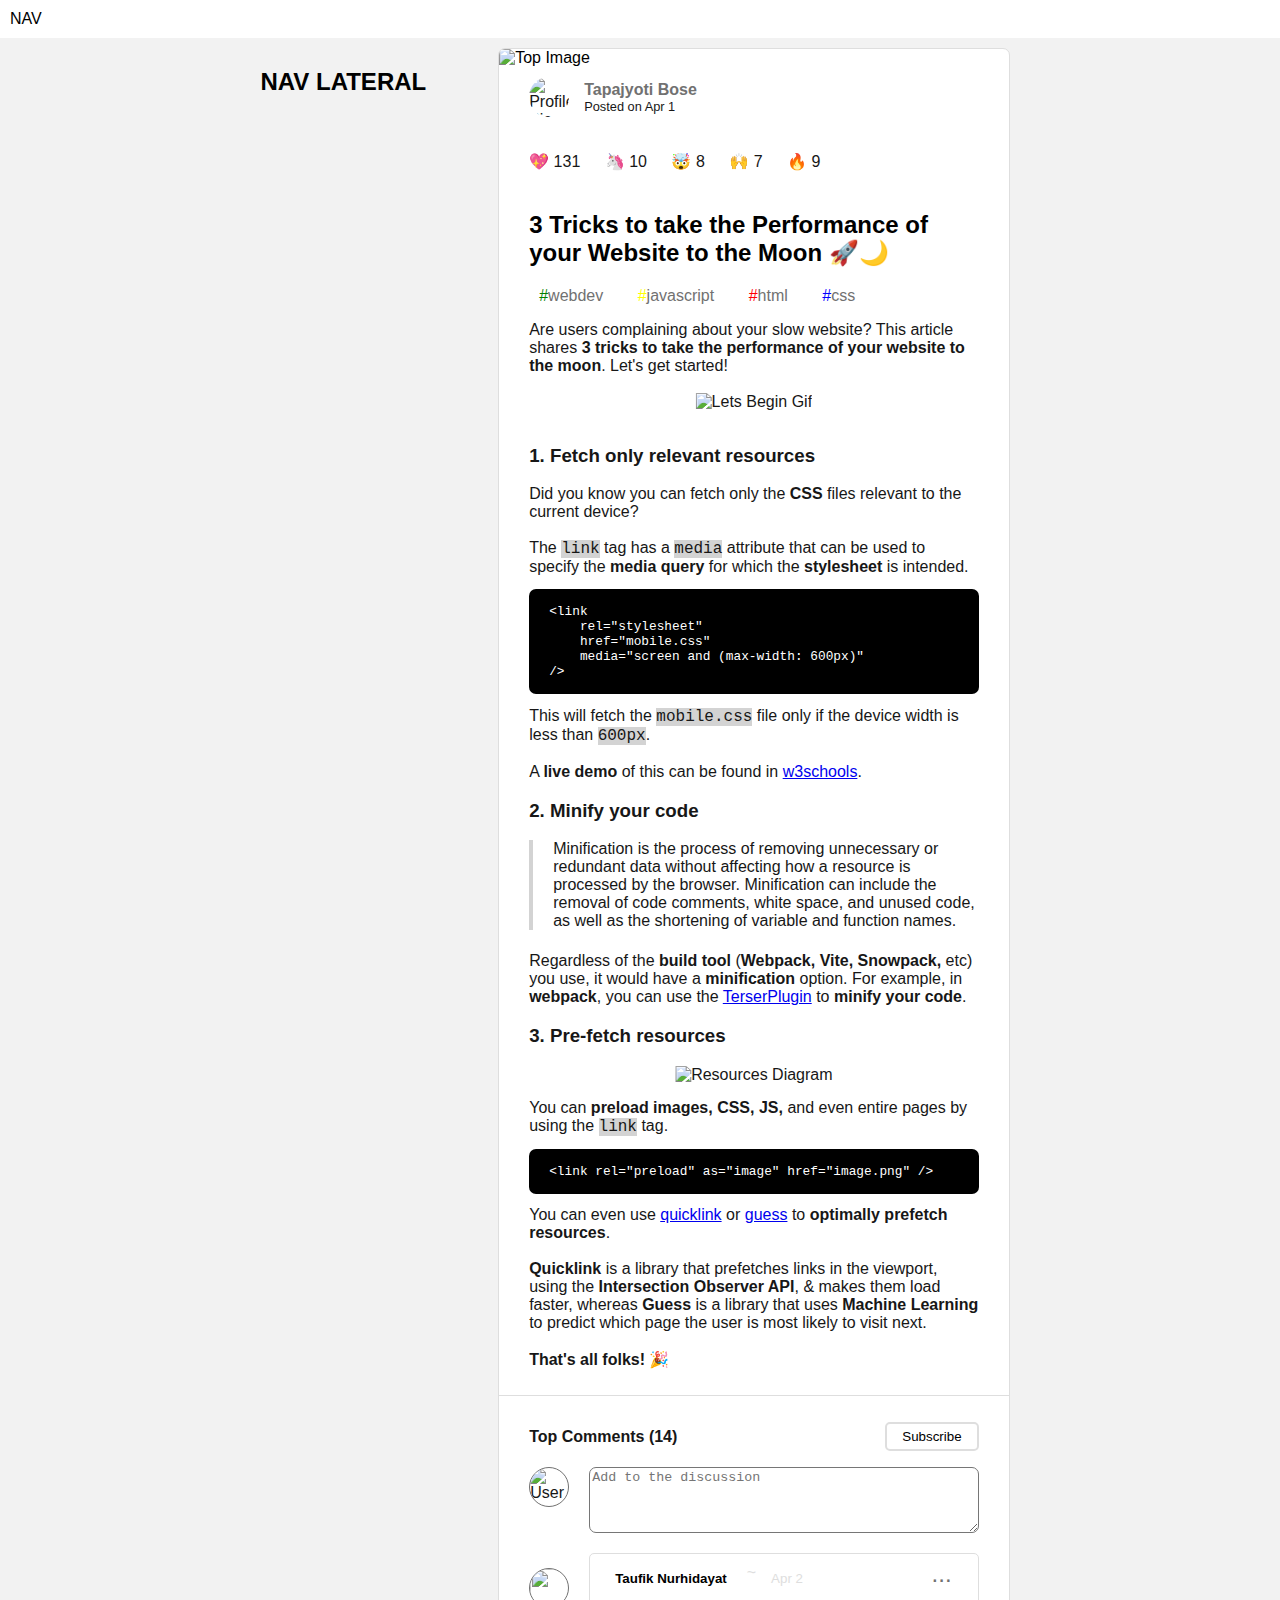
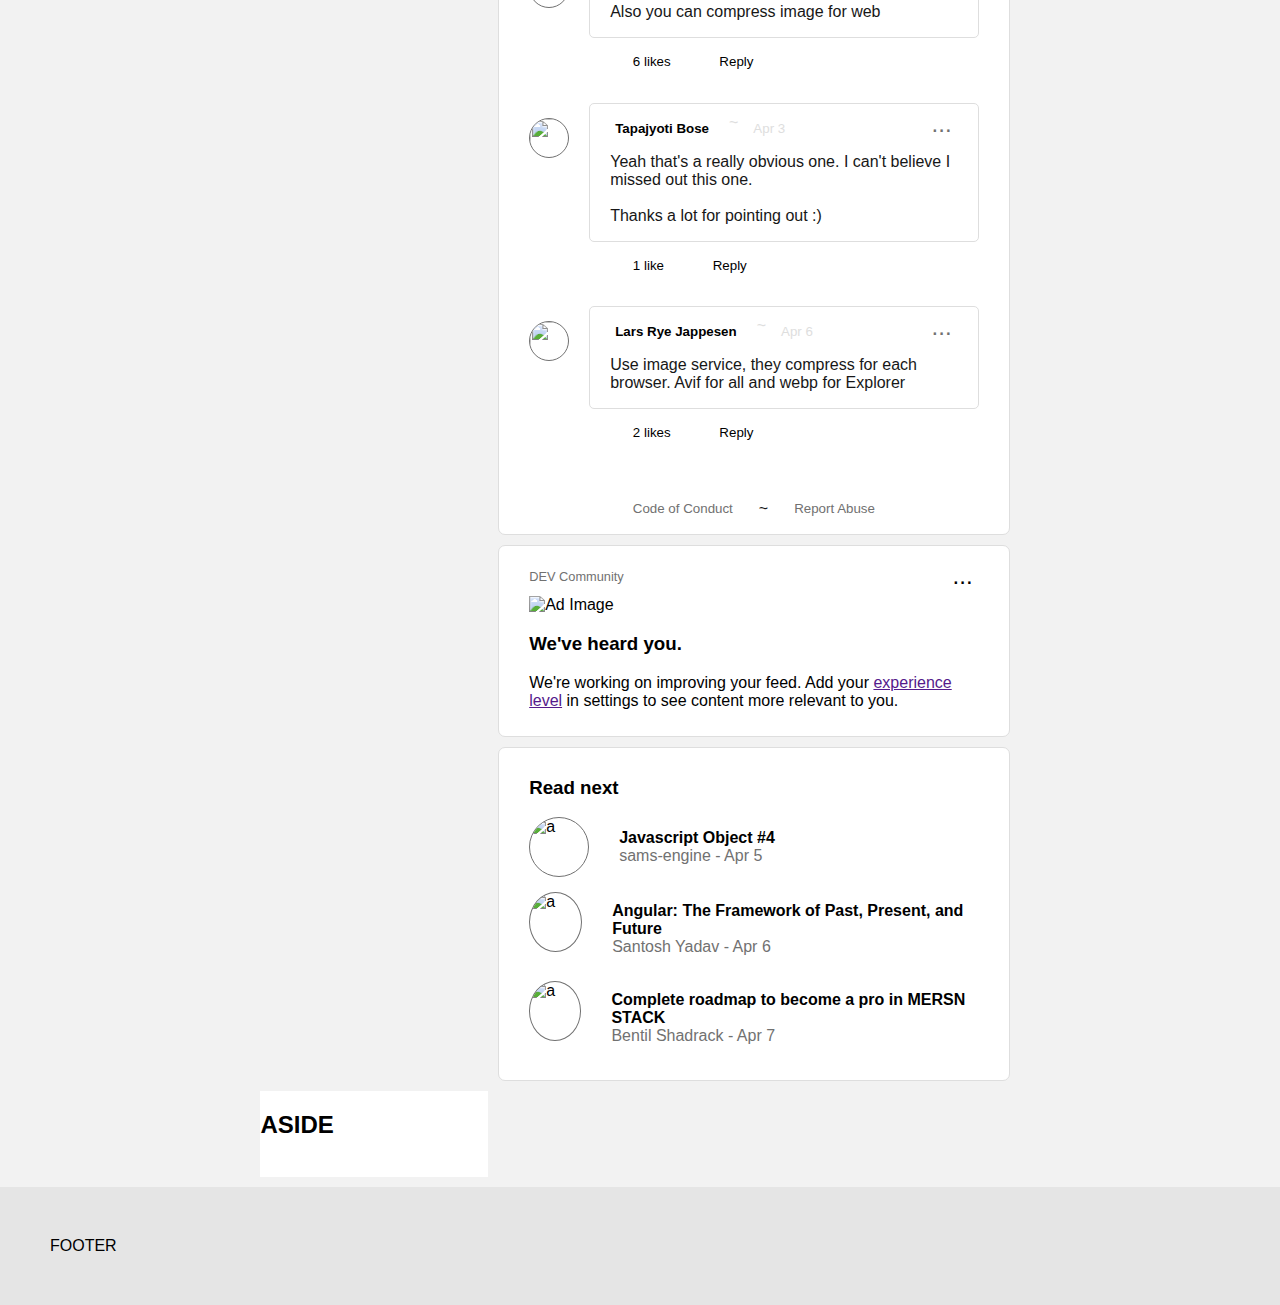
==== commit 3520def1: "Modidied HTML" ====
--- a/index.html
+++ b/index.html
@@ -11,240 +11,277 @@
     <header>
         <nav>NAV</nav>
     </header>
-<section class="section">
+    <section class="section">
     <nav class="section__navlateral">
-        <p class="title_responsive">DEV Community</p>
-            <div class="section__navlateral_section1">
-                <a><img src="/img_navlateral/home.png"alt="">Home</a>
-                <a><img src="/img_navlateral/list.png" alt="">Reading</a>
-                <a><img src="/img_navlateral/listing.png" alt="">Listings</a>
-                <a><img src="/img_navlateral/podcasts.png" alt="">Podcasts</a>
-                <a><img src="/img_navlateral/video.png" alt="">Videos</a>
-                <a><img src="/img_navlateral/tags.png" alt="">Tags</a>
-                <a><img src="/img_navlateral/faq.png" alt="">FAQ</a>
-                <a><img src="/img_navlateral/shop.png" alt="">Forem Shop</a>
-                <a><img src="/img_navlateral/sponsors.png" alt="">Sponsors</a>
-                <a><img src="/img_navlateral/about.png" alt="">About</a>
-                <a><img src="/img_navlateral/contact.png" alt="">Contact</a>
-                <a><img src="/img_navlateral/guies.png" alt="">Guides</a>
-                <a><img src="/img_navlateral/software.png" alt="">Software comparisons</a>
-            </div>
-            <h1 class="other">Other</h1>
-            <div class="section__navlateral_section2">
-                <a><img src="/img_navlateral/conduct.png"alt="">Code of Conduct</a>
-                <a><img src="/img_navlateral/policy.png"alt="">Privacy Policy</a>
-                <a><img src="/img_navlateral/terms.png"alt="">Terms of use</a>
-            </div>
-            <div class="section__navlateral_networks">
-                <a><img src="/img_navlateral/twi.png"alt=""></a>
-                <a><img src="/img_navlateral/face.png"alt=""></a>
-                <a><img src="/img_navlateral/git.png"alt=""></a>
-                <a><img src="/img_navlateral/gram.png"alt=""></a>
-                <a><img src="/img_navlateral/twich.png"alt=""></a>
-                <a><img src="/img_navlateral/masto.png"alt=""></a>
-            </div>
-            <div class="section__navlateral_tag">
-                <p>My tags</p>
-                <a><img src="/img_navlateral/polig.png" alt=""></a>
-            </div>
-            <div class="section__navlateral_sponsor_title1">
-                    <p>DEV Community</p>
-                    <p>Nearly 700 developers have contributed to the Forem codebase that powers DEV and other communities. 🤯</p>
-                    <p>Thank you!</p>
-                    <a>👉 Forem on GitHub 👈</a>
-            </div>
-            <div class="section__navlateral_sponsor_title2">
+        <h2>NAV LATERAL</h2>
+        <img src="https://placeimg.com/300/300/people" alt="">
+    </nav>
+    <main class="section__main2">
+        <article class="section__main__article">
+            <img class="section__main__article__topImage" src="https://res.cloudinary.com/practicaldev/image/fetch/s---yvU0ECp--/c_imagga_scale,f_auto,fl_progressive,h_420,q_auto,w_1000/https://dev-to-uploads.s3.amazonaws.com/uploads/articles/u07jdlpvzftyckubs52z.png" alt="Top Image">
+            <div class="section__main__article__content">
+                <div class="author">
+                    <img src="https://res.cloudinary.com/practicaldev/image/fetch/s--b_RBieoH--/c_fill,f_auto,fl_progressive,h_50,q_auto,w_50/https://dev-to-uploads.s3.amazonaws.com/uploads/user/profile_image/530414/941751d8-06b8-41bd-9de9-6ea056b7199f.png" alt="Profile Pic">
+                    <div>
+                        <a href="">Tapajyoti Bose</a>
+                        <p>Posted on Apr 1</p>
+                    </div>
+                </div>
+                <div class="reactions">
+                    <span>💖 131</span>
+                    <span>🦄 10</span>
+                    <span>🤯 8</span>
+                    <span>🙌 7</span>
+                    <span>🔥 9</span>
+                </div>
+                <div class="title">
+                    <h2>3 Tricks to take the Performance of your Website to the Moon 🚀🌙</h2>
+                    <div class="tags">
+                        <a href=""> <span>#</span>webdev</a>
+                        <a href=""> <span>#</span>javascript</a>
+                        <a href=""> <span>#</span>html</a>
+                        <a href=""> <span>#</span>css</a>
+                    </div>
+
+                    <div class="text">
+                        <p>Are users complaining about your slow website? This article shares <b>3 tricks to take the performance of your website to the moon</b>. Let's get started!
+                        <br><br>
+                        <img src="https://res.cloudinary.com/practicaldev/image/fetch/s--Ayr_fpO2--/c_limit%2Cf_auto%2Cfl_progressive%2Cq_66%2Cw_880/https://dev-to-uploads.s3.amazonaws.com/uploads/articles/pv33dize2h1pb1liypze.gif" alt="Lets Begin Gif">
+                        <h3>1. Fetch only relevant resources</h3>
+                        Did you know you can fetch only the <b>CSS</b> files relevant to the current device?<br><br>
+                        The <span class="backgrounded_text">link</span> tag has a <span class="backgrounded_text">media</span> attribute that can be used to specify the <b>media query</b> for which the <b>stylesheet</b> is intended.
+                        <div class="code_box">
+                        <xmp>
+<link
+    rel="stylesheet"
+    href="mobile.css"
+    media="screen and (max-width: 600px)"
+/>
+                        </xmp>
+                        </div>
+                        This will fetch the <span class="backgrounded_text">mobile.css</span> file only if the device width is less than <span class="backgrounded_text">600px</span>.
+                        <br><br>
+                        A <b>live demo</b> of this can be found in <a href="https://www.w3schools.com/">w3schools</a>.
+                        <h3>2. Minify your code</h3>
+                        <div class="first_parragraph">
+                            <div class="border"></div>
+                            <div>Minification is the process of removing unnecessary or redundant data without affecting how a resource is processed by the browser. Minification can include the removal of code comments, white space, and unused code, as well as the shortening of variable and function names.</div>
+                        </div>
+                        <br><br>
+                        Regardless of the <b>build tool</b> (<b>Webpack, Vite, Snowpack,</b> etc) you use, it would have a <b>minification</b> option. For example, in <b>webpack</b>, you can use the <a href="https://webpack.js.org/plugins/terser-webpack-plugin/">TerserPlugin</a> to <b>minify your code</b>.
+                        <h3>3. Pre-fetch resources</h3>
+                        <img src="https://res.cloudinary.com/practicaldev/image/fetch/s--O1nytyK4--/c_limit%2Cf_auto%2Cfl_progressive%2Cq_auto%2Cw_880/https://dev-to-uploads.s3.amazonaws.com/uploads/articles/mmdkhwd8ux1imkxtbq7r.jpg" alt="Resources Diagram">
+                        <br>
+                        You can <b>preload images, CSS, JS,</b> and even entire pages by using the <span class="backgrounded_text">link</span> tag.
+                        <div class="code_box">
+                        <xmp>
+<link rel="preload" as="image" href="image.png" />
+                        </xmp>
+                        </div>
+                        You can even use <a href="https://github.com/GoogleChromeLabs/quicklink">quicklink</a> or <a href="https://github.com/guess-js/guess">guess</a> to <b>optimally prefetch resources</b>.
+                        <br><br>
+                        <b>Quicklink</b> is a library that prefetches links in the viewport, using the <b>Intersection Observer API</b>, & makes them load faster, whereas <b>Guess</b> is a library that uses <b>Machine Learning</b> to predict which page the user is most likely to visit next.
+                        <br><br>
+                        <b>That's all folks!</b> 🎉
+                        </p>
+                    </div>
+                </div>
+                <div class="comments">
+                    <div class="comments__head">
+                        <div class="comments__head__title">
+                            <h4>Top Comments (14)</h4>
+                            <button class="b1">
+                                <img src="https://cdn-icons-png.flaticon.com/512/84/84263.png" alt="">
+                            </button>
+                        </div>
+                        <div class="comments__subscribe">
+                            <button class="b2">Subscribe</button>
+                        </div>
+                    </div>
+
+                    <div class="comments__input">
+                        <img src="https://res.cloudinary.com/practicaldev/image/fetch/s--Ybd73gCT--/c_fill,f_auto,fl_progressive,h_90,q_auto,w_90/https://dev-to-uploads.s3.amazonaws.com/uploads/user/profile_image/1060381/b0b57f50-793a-4576-ac26-69d63a1cec2d.jpeg" alt="User Profile Picture">
+                        <textarea placeholder="Add to the discussion" rows="4" cols="45"></textarea>
+                    </div>
+
+                    <div class="comments__comment">
+                        <div class="comments__comment__profile">
+                            <button class="b3">
+                                <img src="https://res.cloudinary.com/practicaldev/image/fetch/s--IhWu_FIx--/c_fill,f_auto,fl_progressive,h_50,q_auto,w_50/https://dev-to-uploads.s3.amazonaws.com/uploads/user/profile_image/450437/2a3854a6-7ced-4167-b0c5-1bcf90e6bb67.jpg" alt="">
+                            </button>
+                            <button class="b4">
+                                <img src="https://cdn-icons-png.flaticon.com/512/84/84263.png" alt="">
+                            </button>
+                        </div>
+                        <div class="comments__comment_text">
+                            <div class="comments__comment_text__box">
+                                <div class="comments__comment_text__head">
+                                    <div class="author">
+                                        <button class="b5">
+                                            <b>Taufik Nurhidayat</b>
+                                        </button>
+                                        <p>~</p>
+                                        <button class="b6">
+                                            Apr 2
+                                        </button>
+                                    </div>
+                                    <div class="button">
+                                        <button class="b7">
+                                            ...
+                                        </button>
+                                    </div>
+                                </div>
+                            
+                                <div>
+                                    <p>Also you can compress image for web</p>
+                                </div>
+                            </div>
+                            <div class="comment__reactions">
+                                <button><p><img src="https://cdn-icons-png.flaticon.com/512/535/535285.png" alt=""> 6 likes</p></button>
+                                <button><p><img src="https://cdn-icons-png.flaticon.com/512/2462/2462719.png" alt=""> Reply</p></button>
+                            </div>
+                        </div>
+                    </div>
+
+                    <div class="comments__comment">
+                        <div class="comments__comment__profile">
+                            <button class="b3">
+                                <img src="https://res.cloudinary.com/practicaldev/image/fetch/s--b_RBieoH--/c_fill,f_auto,fl_progressive,h_50,q_auto,w_50/https://dev-to-uploads.s3.amazonaws.com/uploads/user/profile_image/530414/941751d8-06b8-41bd-9de9-6ea056b7199f.png" alt="">
+                            </button>
+                            <button class="b4">
+                                <img src="https://cdn-icons-png.flaticon.com/512/84/84263.png" alt="">
+                            </button>
+                        </div>
+                        <div class="comments__comment_text">
+                            <div class="comments__comment_text__box">
+                                <div class="comments__comment_text__head">
+                                    <div class="author">
+                                        <button class="b5">
+                                            <b>Tapajyoti Bose</b>
+                                        </button>
+                                        <p>~</p>
+                                        <button class="b6">
+                                            Apr 3
+                                        </button>
+                                    </div>
+                                    <div class="button">
+                                        <button class="b7">
+                                            ...
+                                        </button>
+                                    </div>
+                                </div>
+                            
+                                <div>
+                                    <p>Yeah that's a really obvious one. I can't believe I missed out this one.
+                                    <br><br>
+                                    Thanks a lot for pointing out :)</p>
+                                </div>
+                            </div>
+                            <div class="comment__reactions">
+                                <button><p><img src="https://cdn-icons-png.flaticon.com/512/535/535285.png" alt=""> 1 like</p></button>
+                                <button><p><img src="https://cdn-icons-png.flaticon.com/512/2462/2462719.png" alt=""> Reply</p></button>
+                            </div>
+                        </div>
+                    </div>
+                    <div class="comments__comment">
+                        <div class="comments__comment__profile">
+                            <button class="b3">
+                                <img src="https://res.cloudinary.com/practicaldev/image/fetch/s--6pOp2smR--/c_fill,f_auto,fl_progressive,h_50,q_auto,w_50/https://dev-to-uploads.s3.amazonaws.com/uploads/user/profile_image/2991/1267316.jpeg" alt="">
+                            </button>
+                            <button class="b4">
+                                <img src="https://cdn-icons-png.flaticon.com/512/84/84263.png" alt="">
+                            </button>
+                        </div>
+                        <div class="comments__comment_text">
+                            <div class="comments__comment_text__box">
+                                <div class="comments__comment_text__head">
+                                    <div class="author">
+                                        <button class="b5">
+                                            <b>Lars Rye Jappesen</b>
+                                        </button>
+                                        <p>~</p>
+                                        <button class="b6">
+                                            Apr 6
+                                        </button>
+                                    </div>
+                                    <div class="button">
+                                        <button class="b7">
+                                            ...
+                                        </button>
+                                    </div>
+                                </div>
+                            
+                                <div>
+                                    <p>Use image service, they compress for each browser. Avif for all and webp for Explorer</p>
+                                </div>
+                            </div>
+                            <div class="comment__reactions">
+                                <button><p><img src="https://cdn-icons-png.flaticon.com/512/535/535285.png" alt=""> 2 likes</p></button>
+                                <button><p><img src="https://cdn-icons-png.flaticon.com/512/2462/2462719.png" alt=""> Reply</p></button>
+                            </div>
+                        </div>
+                    </div>
+                </div>
+                <div class="subsection__footer">
+                    <button>Code of Conduct</button>
+                    <p>~</p>
+                    <button>Report Abuse</button>
+                </div>
+            </div>
+        </article>
+        
+        <div class="advertisement">
+            <div class="advertisement__header">
                 <p>DEV Community</p>
-                <div><img src="/img_navlateral/1.png" alt=""></div>
-                <p>The Forem Shop is Here!</p>
-                <a>>> Shop Forem, DEV, and CodeNewbie merch</a>
-            </div>
-    </nav>
-    <main class="section__main">
-        <article class="section__main__contenedor">
-            <article class="section__main__contenedor__title">
-                <div class="section__main__contenedor__title__svg">
-                    
-                    <svg xmlns="http://www.w3.org/2000/svg" width="24" height="24" viewBox="0 0 24 24"><path d="M12,2C6.486,2,2,6.486,2,12s4.486,10,10,10s10-4.486,10-10S17.514,2,12,2z M16.207,14.793l-1.414,1.414L12,13.414 l-2.793,2.793l-1.414-1.414L10.586,12L7.793,9.207l1.414-1.414L12,10.586l2.793-2.793l1.414,1.414L13.414,12L16.207,14.793z"/></svg>
-                </div>
-                <img src="img/dev.png" alt="">
-                <h1>
-                   You're now a part of the community!.
-                </h1>
-                <small>Lorem ipsum dolor sit.</small>
-                <div class="section__main__contenedor_a">
-                    <a href="#">😊 Lorem ipsum dolor sit amet <p>›</p></a>
-                    <a href="#">✍🏾 Lorem ipsum dolor sit amet <p>›</p></a>
-                    <a href="#">💅 Lorem ipsum dolor sit amet <p>›</p></a>
-                </div>
-            </article>   
-        </article>
-        <article class="section__main__articles">
-            <p>Relevant</p>
-            <p> Lastest</p>
-            <p>Top</p>
-        </article>
-        <article class="section__main__img-content">
-
-        </article>
-        <article class="section__main__radius">
-            <img src="img/luis.jpg" alt="Foto redondeada">
-            <div>
-                
-                <h5> Luis Renteria</h5>
-                <p> Abr 4 (1 day april)</p>
-            </div>
-        </article>
-        <article class="section__main__enlaces">
-            
-            <h2>Lorem ipsum dolor sit amet consectetur adipisicing.</h2>
-            <div>
-                <a href="#"><span>#</span>programing</a>
-                <a href="#"><span>#</span>webdev</a>
-                <a href="#"><span>#</span>javascript</a>
-                <a href="#"><span>#</span>frontend</a>
-            </div>
-            <div class="section__main__enlaces__icons">
-               <div>
-
-                   <p>💖</p>
-                    <p>🦄</p>
-                    <p>🤯</p>
-                    <p>🙌</p>
-                    <p>🔥</p>
-                    <p>17 Reaccions</p>
-                    <p class="section__main__enlaces__icons__comments"><svg xmlns="http://www.w3.org/2000/svg" width="24" height="24" role="img" aria-labelledby="ac3qw4s3op4ympa46x4kc2gzffvrsqob" class="crayons-icon"><title id="ac3qw4s3op4ympa46x4kc2gzffvrsqob">Comments</title><path d="M10.5 5h3a6 6 0 110 12v2.625c-3.75-1.5-9-3.75-9-8.625a6 6 0 016-6zM12 15.5h1.5a4.501 4.501 0 001.722-8.657A4.5 4.5 0 0013.5 6.5h-3A4.5 4.5 0 006 11c0 2.707 1.846 4.475 6 6.36V15.5z"></path></svg>Comments</p>
-               </div> 
-                <div class="section__main__enlaces__icons__img">
-
-                    <p>6 min read</p>
-                    <img class="" src="img/etiqueta.png" alt="Etiqueta">
-                </div>
-            </div>
-        </article>
-        <article class="section__main__enlaces__publicacion">
-            <article class="section__main__enlaces__publicacion__redonde">
-                <img src="img/avatar.jpg" alt="Foto redondeada">
-                <div>            
-                    <h5> Anonimous</h5>
-                    <h6> AGREED</h6>
-                </div>
-            </article>
-            <article class="section__main__enlaces__publicacion__comentario">
-
-                <p>
-                    Lorem ipsum dolor sit amet consectetur adipisicing elit. Fugiat est odio earum aperiam corporis itaque expedita libero voluptatibus dicta, atque quae nobis magni accusantium enim eos iusto placeat et unde ipsam? Deleniti commodi soluta minus repudiandae labore, expedita dignissimos alias hic odit cumque placeat quis culpa, beatae eaque esse maiores! <p> &nbsp;&nbsp;&nbsp;&nbsp;
-    
-                </p>
-    
-                <p>
-                    
-                    Nobis doloremque laborum recusandae libero ipsam provident consequatur ipsum cum asperiores nesciunt pariatur iusto fugiat adipisci eaque nisi consectetur molestias totam nostrum, deserunt fugit vel accusamus dolorum excepturi perferendis. </p>&nbsp;&nbsp;&nbsp;&nbsp;
-                
-                <p>
-                    Iure magnam enim voluptate, voluptas possimus, at suscipit veritatis consequuntur doloribus magni delectus nesciunt animi, accusamus quasi harum rerum laudantium reprehenderit. 
-                </p>
-                <p>See all 3 comments</p>
-            </article>
-        </article>
+                <button>...</button>
+            </div>
+            <img src="https://res.cloudinary.com/practicaldev/image/fetch/s--OQ4wxLO7--/c_limit%2Cf_auto%2Cfl_progressive%2Cq_auto%2Cw_775/https://dev-to-uploads.s3.amazonaws.com/uploads/articles/phgcbdsj99jmuq2q915x.jpg" alt="Ad Image">
+            <h3>We've heard you.</h3>
+            <p>We're working on improving your feed. Add your <a href="">experience level</a> in settings to see content more relevant to you.</p>
+        </div>
+
+        <div class="otherArticles">
+            <h3>Read next</h3>
+            <div class="otherArticles__article">
+                <img src="https://res.cloudinary.com/practicaldev/image/fetch/s--We_HXLWO--/c_imagga_scale,f_auto,fl_progressive,h_100,q_auto,w_100/https://dev-to-uploads.s3.amazonaws.com/uploads/user/profile_image/941040/6ff230ff-9ee0-4106-9869-0858b8c5db70.png" alt="a">
+                <a href="">
+                    <div>
+                        <h4>Javascript Object #4</h4>
+                        <p>sams-engine - Apr 5</p>
+                    </div>
+                </a>
+            </div>
+
+            <div class="otherArticles__article">
+                <img src="https://res.cloudinary.com/practicaldev/image/fetch/s--ntuSsIZe--/c_imagga_scale,f_auto,fl_progressive,h_100,q_auto,w_100/https://dev-to-uploads.s3.amazonaws.com/uploads/user/profile_image/175071/8d08bcd7-3634-48a4-bb47-bf37f75b3934.jpg" alt="a">
+                <a href="">
+                    <div>
+                        <h4>Angular: The Framework of Past, Present, and Future</h4>
+                        <p>Santosh Yadav - Apr 6</p>
+                    </div>
+                </a>
+            </div>
+
+            <div class="otherArticles__article">
+                <img src="https://res.cloudinary.com/practicaldev/image/fetch/s--OsKHr1l_--/c_imagga_scale,f_auto,fl_progressive,h_100,q_auto,w_100/https://dev-to-uploads.s3.amazonaws.com/uploads/user/profile_image/698016/a2673c1b-1f51-40ca-98db-77f69cae5158.jpeg" alt="a">
+                <a href="">
+                    <div>
+                        <h4>Complete roadmap to become a pro in MERSN STACK</h4>
+                        <p>Bentil Shadrack - Apr 7</p>
+                    </div>
+                </a>
+            </div>
+        </div>
     </main>
     <aside class="section__aside">
-        <section class="section__aside--container">
-            <div class="section__aside--divh">
-                <a href="#" class="section__aside--ah">Listings</a> 
-                <a href="#" class="section__aside--ph">See all</a>
-            </div>
-            <hr>
-      
-            <div class="section__aside--divg">
-                <a href="#" class="section__aside--a">Polypane - Your new favorite browser <br />is here</a>
-                <p class="section__aside--p">products</p>
-            </div>
-            <hr> 
-                 
-            <div class="section__aside--divg">
-                <a href="#" class="section__aside--a">Are you on the hunt for an ASP.NET <br />Core developer who can write code <br />that's as sharp as their wit?</a>
-                <p class="section__aside--p">forhire</p>
-            </div>
-            <hr>
-            
-            <div class="section__aside--divg">
-                <a href="#" class="section__aside--a">My Talk At Citus Con 2023 [ Microsoft] - Troubleshooting High CPU <br />Utilization in PostgreSQL</a>
-                <p class="section__aside--p">events</p>
-            </div>
-            <hr>
-                  
-            <div class="section__aside--divg">
-                <a href="#" class="section__aside--a">Dub - Open-source link management <br />tool for modern teams</a>
-                <p class="section__aside--p">products</p>
-            </div>
-            <hr>
+        <h2>ASIDE</h2>
+        <img src="https://placeimg.com/400/400/people" alt="">
+    </aside>
         
-            <div class="section__aside--divg">
-                <a href="#" class="section__aside--a">Searching for Technical Writing Gigs</a>
-                <p class="section__aside--p">forhire</p>
-            </div>
-            <hr>
-                 
-                  
-            <div class="section__aside--divg">
-                <a class="section__aside--af">Create a Listing</a>
-            </div>
-        </section>      
-            
-      
-      
-        <section class="section__aside--container">
-            <div class="section__aside--divg">
-              <p class="section__aside__divf--p">#discuss</p> 
-            </div>
-             <hr>
-    
-            <div class="section__aside--divg">
-              <a href="#" class="section__aside--a">Top 10-Horrible Developer Questions: <br />Vol.1</a>
-              <p class="new">New</p>
-            </div>
-             <hr> 
-             
-            <div class="section__aside--divg">
-              <a href="#" class="section__aside--a">Where to Start: Phyton or JavaScript?</a>
-              <p class="section__aside--p">22 coments</p>
-            </div>
-            <hr>
-        
-            <div class="section__aside--divg">
-              <a href="#" class="section__aside--a">Childhood Dreams vs Tech Reality: How <br>Did You End Up Here?</a>
-              <p class="section__aside--p">3 comments</p>
-            </div>
-            <hr>
-              
-            <div class="section__aside--divg">
-                <a href="#" class="section__aside--a">Would You Rather Work in a Small <br>Startup or a large Corporation?</a>
-                <p class="section__aside--p">27 comments</p>
-            </div>
-            <hr>
-    
-            <div class="section__aside--divg">
-               <a href="#" class="section__aside--a">Why aren´t you contributing to open <br>source?</a>
-               <p class="section__aside--p">36 comments</p>
-            </div>
-              
-        </section>
-    
-          <section class="section__aside--container">
-            <div class="section__aside--divg">
-                <p class="section__aside__divf--p">#watercooler</p>
-                <hr>
-                <a href="#" class="section__aside--a">Squiggly idealism</a>
-                <p class="new">New</p>
-            </div>
-               
-    </aside>   
-
-
-        
-    </aside>
-</section>
-<footer>FOOTER</footer>
+    </section>
+    <footer>
+        FOOTER
+    </footer>
+
 </body>
 </html>--- a/SASS/styles.css
+++ b/SASS/styles.css
@@ -32,206 +32,365 @@
   max-width: 100%;
 }
 
-/*section Diego*/
-.title_responsive {
-  display: none;
-}
-
 .section__navlateral {
-  display: flex;
-  flex-basis: 15%;
+  flex-basis: 30%;
   flex-direction: column;
 }
 
-.section__navlateral_section1 {
-  align-items: center;
-  display: grid;
-  gap: 10px;
-  grid-template-columns: 1fr;
-  grid-template-rows: 1fr 1fr 1fr 1fr 1fr 1fr 1fr 1fr 1fr 1fr 1fr 1fr 1fr;
-}
-
-.section__navlateral_section1 a {
-  align-items: center;
-  display: flex;
-  font-family: Arial, Helvetica, sans-serif;
-  gap: 20px;
-}
-
-.section__navlateral_section1 img {
-  width: 30px;
-}
-
-.section__navlateral_section1 a:hover {
-  background-color: rgb(236, 236, 254);
-  border-radius: 7px;
-  color: blue;
-  cursor: pointer;
-  text-decoration-line: underline;
-}
-
-.other {
-  font-family: Arial, Helvetica, sans-serif;
-  font-size: 1.6rem;
-  font-weight: bold;
-}
-
-.section__navlateral_section2 {
-  gap: 10px;
-  grid-template-columns: 1fr;
-  grid-template-rows: 1fr 1fr 1fr;
-  display: grid;
-}
-
-.section__navlateral_section2 img {
-  width: 30px;
-}
-
-.section__navlateral_section2 a {
-  align-items: center;
-  display: flex;
-  font-family: Arial, Helvetica, sans-serif;
-  gap: 20px;
-}
-
-.section__navlateral_section2 a:hover {
-  background-color: rgb(236, 236, 254);
-  border-radius: 7px;
-  color: blue;
-  cursor: pointer;
-  text-decoration-line: underline;
-}
-
-.section__navlateral_networks {
-  align-items: center;
-  display: flex;
-  justify-items: center;
-  padding-top: 60px;
-}
-
-.section__navlateral_networks a:hover {
-  cursor: pointer;
-  background-color: rgb(228, 228, 249);
-  border-radius: 7px;
-}
-
-.section__navlateral_networks img {
-  padding-right: 15px;
-  width: 50px;
-}
-
-.section__navlateral_tag {
-  align-items: center;
-  display: flex;
-  font-family: Arial, Helvetica, sans-serif;
-  font-size: 1.6rem;
-  font-weight: bold;
-  justify-content: space-between;
-}
-
-.section__navlateral_tag a:hover {
-  background-color: rgb(228, 228, 249);
-  border-radius: 7px;
-  cursor: pointer;
-}
-
-.section__navlateral_sponsor_title1 {
-  background-color: rgb(239, 242, 242);
-  border: 1px solid rgb(224, 224, 224);
-  border-radius: 10px;
-  display: flex;
-  flex-direction: column;
-  gap: 40px;
-  height: 380px;
-  padding-left: 20px;
-  margin-top: 200px;
-  width: 300px;
-}
-
-.section__navlateral_sponsor_title1 p:nth-of-type(1) {
-  font-size: 20px;
-  font-family: Arial, Helvetica, sans-serif;
-  padding-top: 15px;
-}
-
-.section__navlateral_sponsor_title1 p:nth-of-type(2) {
-  font-size: 20px;
-  font-family: Arial, Helvetica, sans-serif;
-  font-weight: bold;
-}
-
-.section__navlateral_sponsor_title1 p:nth-of-type(3) {
-  font-size: 25px;
-  font-family: Arial, Helvetica, sans-serif;
-  font-weight: bold;
-}
-
-.section__navlateral_sponsor_title1 a {
-  color: blue;
-  font-size: 22px;
-  font-family: Arial, Helvetica, sans-serif;
-  font-weight: bold;
-  text-decoration: underline;
-}
-
-.section__navlateral_sponsor_title1 a:hover {
-  color: rgb(4, 4, 171);
-  cursor: pointer;
-}
-
-.section__navlateral_sponsor_title2 {
-  border: 1px solid rgb(224, 224, 224);
-  background-color: rgb(239, 242, 242);
-  border-radius: 10px;
-  display: flex;
-  flex-direction: column;
-  gap: 40px;
-  height: 380px;
-  margin-top: 30px;
-  padding-left: 20px;
-  padding-right: 20px;
-  width: 300px;
-}
-
-.section__navlateral_sponsor_title2 p:nth-of-type(1) {
-  font-family: Arial, Helvetica, sans-serif;
-  font-size: 20px;
-  padding-top: 15px;
-}
-
-.section__navlateral_sponsor_title2 img {
-  border-radius: 10px;
-  padding: 0;
-  width: 260px;
-}
-
-.section__navlateral_sponsor_title2 p:nth-of-type(2) {
-  font-size: 25px;
-  font-family: Arial, Helvetica, sans-serif;
-  font-weight: bold;
-}
-
-.section__navlateral_sponsor_title2 a {
-  color: blue;
-  font-size: 20px;
-  font-family: Arial, Helvetica, sans-serif;
-  font-weight: bold;
-  text-decoration: underline;
-}
-
-.section__navlateral_sponsor_title2 a:hover {
-  color: rgb(4, 4, 171);
-  cursor: pointer;
-}
-
-/*finish Diego*/
-.section__main {
-  background-color: white;
+.section__main2 {
   flex-basis: 40%;
   flex-grow: 1;
+  margin-bottom: 10px;
   margin-left: 10px;
   margin-right: 10px;
+  padding: 0px;
   width: 500px;
+}
+.section__main2 .section__main__article {
+  background-color: white;
+  border-radius: 7px;
+  border: solid 1px #dedede;
+  overflow: hidden;
+}
+.section__main2 .section__main__article .section__main__article__topImage {
+  width: 100%;
+}
+.section__main2 .section__main__article .section__main__article__content {
+  color: rgb(23, 23, 23);
+}
+.section__main2 .section__main__article .section__main__article__content .author {
+  display: inline-flex;
+  padding: 10px 30px;
+}
+.section__main2 .section__main__article .section__main__article__content .author img {
+  border-radius: 50%;
+  height: 40px;
+  width: 40px;
+}
+.section__main2 .section__main__article .section__main__article__content .author div {
+  margin: auto 15px;
+}
+.section__main2 .section__main__article .section__main__article__content .author div a {
+  color: #717171;
+  font-weight: bold;
+  text-decoration: none;
+}
+.section__main2 .section__main__article .section__main__article__content .author div a:hover {
+  color: blue;
+}
+.section__main2 .section__main__article .section__main__article__content .author div p {
+  font-size: 0.8rem;
+  margin: 0;
+}
+.section__main2 .section__main__article .section__main__article__content .reactions {
+  padding: 10px 30px;
+  margin-top: 15px;
+}
+.section__main2 .section__main__article .section__main__article__content .reactions span {
+  margin-right: 20px;
+}
+.section__main2 .section__main__article .section__main__article__content .title {
+  padding: 10px 30px;
+}
+.section__main2 .section__main__article .section__main__article__content .title h2 {
+  color: black;
+}
+.section__main2 .section__main__article .section__main__article__content .title .tags a {
+  color: #717171;
+  margin-right: 10px;
+  padding: 5px 10px;
+  text-decoration: none;
+}
+.section__main2 .section__main__article .section__main__article__content .title .tags a:nth-of-type(1):hover {
+  background-color: lightgreen;
+  border-radius: 4px;
+  border: solid 1px green;
+}
+.section__main2 .section__main__article .section__main__article__content .title .tags a:nth-of-type(1) span {
+  color: green;
+}
+.section__main2 .section__main__article .section__main__article__content .title .tags a:nth-of-type(2):hover {
+  background-color: lightyellow;
+  border-radius: 4px;
+  border: solid 1px yellow;
+}
+.section__main2 .section__main__article .section__main__article__content .title .tags a:nth-of-type(2) span {
+  color: yellow;
+}
+.section__main2 .section__main__article .section__main__article__content .title .tags a:nth-of-type(3):hover {
+  background-color: lightcoral;
+  border-radius: 4px;
+  border: solid 1px red;
+}
+.section__main2 .section__main__article .section__main__article__content .title .tags a:nth-of-type(3) span {
+  color: red;
+}
+.section__main2 .section__main__article .section__main__article__content .title .tags a:nth-of-type(4):hover {
+  background-color: lightblue;
+  border-radius: 4px;
+  border: solid 1px blue;
+}
+.section__main2 .section__main__article .section__main__article__content .title .tags a:nth-of-type(4) span {
+  color: blue;
+}
+.section__main2 .section__main__article .section__main__article__content .title .text img {
+  left: 50%;
+  margin-bottom: 15px;
+  position: relative;
+  transform: translate(-50%);
+  width: 80%;
+}
+.section__main2 .section__main__article .section__main__article__content .title .text .backgrounded_text {
+  background-color: lightgray;
+  font-family: "Courier New";
+}
+.section__main2 .section__main__article .section__main__article__content .title .text .code_box {
+  background: black;
+  border-radius: 7px;
+  color: white;
+  font-size: 0.8rem;
+  padding: 0 20px;
+}
+.section__main2 .section__main__article .section__main__article__content .title .text .first_parragraph {
+  display: inline-flex;
+}
+.section__main2 .section__main__article .section__main__article__content .title .text .first_parragraph .border {
+  border-right: solid 4px lightgray;
+  margin-right: 20px;
+}
+.section__main2 .section__main__article .section__main__article__content .comments {
+  border-top: solid 1px #dedede;
+  padding: 10px 30px;
+}
+.section__main2 .section__main__article .section__main__article__content .comments .comments__head {
+  display: flex;
+  justify-content: space-between;
+}
+.section__main2 .section__main__article .section__main__article__content .comments .comments__head .comments__head__title {
+  display: flex;
+}
+.section__main2 .section__main__article .section__main__article__content .comments .comments__head .comments__head__title img {
+  height: 10px;
+  width: 10px;
+}
+.section__main2 .section__main__article .section__main__article__content .comments .comments__head .comments__head__title .b1 {
+  border: none;
+  background: none;
+  cursor: pointer;
+  margin: 0 10px;
+  padding: 0;
+}
+.section__main2 .section__main__article .section__main__article__content .comments .comments__head .comments__subscribe {
+  display: flex;
+  flex-direction: column;
+  justify-content: center;
+}
+.section__main2 .section__main__article .section__main__article__content .comments .comments__head .comments__subscribe .b2 {
+  background: none;
+  border: solid 2px #dedede;
+  border-radius: 5px;
+  cursor: pointer;
+  padding: 5px 15px;
+}
+.section__main2 .section__main__article .section__main__article__content .comments .comments__head .comments__subscribe .b2:hover {
+  background-color: #dedede;
+}
+.section__main2 .section__main__article .section__main__article__content .comments .comments__input {
+  display: flex;
+  gap: 20px;
+}
+.section__main2 .section__main__article .section__main__article__content .comments .comments__input img {
+  border: solid 1px #717171;
+  border-radius: 50%;
+  height: 40px;
+  top: 0px;
+  width: 40px;
+}
+.section__main2 .section__main__article .section__main__article__content .comments .comments__input textarea {
+  border-radius: 7px;
+  width: 100%;
+}
+.section__main2 .section__main__article .section__main__article__content .comments .comments__comment {
+  display: flex;
+  margin: 20px 0;
+}
+.section__main2 .section__main__article .section__main__article__content .comments .comments__comment .comments__comment__profile {
+  display: flex;
+  flex-direction: column;
+  padding-top: 15px;
+}
+.section__main2 .section__main__article .section__main__article__content .comments .comments__comment .comments__comment__profile .b3 {
+  border: none;
+  background: none;
+  cursor: pointer;
+  padding: 0;
+}
+.section__main2 .section__main__article .section__main__article__content .comments .comments__comment .comments__comment__profile .b3 img {
+  border: solid 1px #717171;
+  border-radius: 50%;
+  height: 40px;
+  width: 40px;
+}
+.section__main2 .section__main__article .section__main__article__content .comments .comments__comment .comments__comment__profile .b4 {
+  border: none;
+  background: none;
+  cursor: pointer;
+  margin: 0 10px;
+  padding: 0;
+}
+.section__main2 .section__main__article .section__main__article__content .comments .comments__comment .comments__comment__profile .b4 img {
+  height: 10px;
+  width: 10px;
+}
+.section__main2 .section__main__article .section__main__article__content .comments .comments__comment .comments__comment_text {
+  margin-left: 20px;
+  width: 100%;
+}
+.section__main2 .section__main__article .section__main__article__content .comments .comments__comment .comments__comment_text .comments__comment_text__box {
+  border: solid 1px #dedede;
+  border-radius: 5px;
+  padding: 0 20px;
+}
+.section__main2 .section__main__article .section__main__article__content .comments .comments__comment .comments__comment_text .comments__comment_text__box .comments__comment_text__head {
+  display: flex;
+  justify-content: space-between;
+  margin-top: 5px;
+}
+.section__main2 .section__main__article .section__main__article__content .comments .comments__comment .comments__comment_text .comments__comment_text__box .comments__comment_text__head .author {
+  display: flex;
+  gap: 15px;
+  padding: 0;
+}
+.section__main2 .section__main__article .section__main__article__content .comments .comments__comment .comments__comment_text .comments__comment_text__box .comments__comment_text__head .author .b5 {
+  background: none;
+  border: none;
+  cursor: pointer;
+  margin: 0;
+  padding: 0px 5px;
+}
+.section__main2 .section__main__article .section__main__article__content .comments .comments__comment .comments__comment_text .comments__comment_text__box .comments__comment_text__head .author .b5:hover {
+  background-color: #dedede;
+}
+.section__main2 .section__main__article .section__main__article__content .comments .comments__comment .comments__comment_text .comments__comment_text__box .comments__comment_text__head .author p {
+  color: #dedede;
+}
+.section__main2 .section__main__article .section__main__article__content .comments .comments__comment .comments__comment_text .comments__comment_text__box .comments__comment_text__head .author .b6 {
+  background: none;
+  border: none;
+  color: #dedede;
+  cursor: pointer;
+  margin: 0;
+  padding: 0;
+}
+.section__main2 .section__main__article .section__main__article__content .comments .comments__comment .comments__comment_text .comments__comment_text__box .comments__comment_text__head .b7 {
+  background: none;
+  border: none;
+  color: #717171;
+  cursor: pointer;
+  font-size: 1.5rem;
+}
+.section__main2 .section__main__article .section__main__article__content .comments .comments__comment .comments__comment_text .comments__comment_text__box .comments__comment_text__head .b7:hover {
+  background-color: #e5e5e5;
+}
+.section__main2 .section__main__article .section__main__article__content .comments .comments__comment .comments__comment_text .comments__comment_text__box p {
+  margin-top: 5px;
+}
+.section__main2 .section__main__article .section__main__article__content .comments .comments__comment .comments__comment_text .comment__reactions {
+  color: #717171;
+  display: flex;
+  gap: 25px;
+  margin-top: 3px;
+  padding-left: 30px;
+}
+.section__main2 .section__main__article .section__main__article__content .comments .comments__comment .comments__comment_text .comment__reactions button {
+  background: none;
+  border: none;
+  cursor: pointer;
+  margin: 0;
+  padding: 0 10px;
+}
+.section__main2 .section__main__article .section__main__article__content .comments .comments__comment .comments__comment_text .comment__reactions button:hover {
+  background-color: #dedede;
+  border-radius: 4px;
+}
+.section__main2 .section__main__article .section__main__article__content .comments .comments__comment .comments__comment_text .comment__reactions button img {
+  width: 13px;
+}
+.section__main2 .section__main__article .section__main__article__content .subsection__footer {
+  display: flex;
+  gap: 20px;
+  justify-content: center;
+}
+.section__main2 .section__main__article .section__main__article__content .subsection__footer button {
+  background: none;
+  border: none;
+  color: #717171;
+  cursor: pointer;
+}
+.section__main2 .advertisement {
+  background-color: white;
+  border-radius: 7px;
+  border: solid 1px #dedede;
+  color: black;
+  margin-top: 10px;
+  padding: 10px 30px;
+}
+.section__main2 .advertisement .advertisement__header {
+  color: #717171;
+  display: flex;
+  font-size: 0.8rem;
+  justify-content: space-between;
+}
+.section__main2 .advertisement .advertisement__header button {
+  background: none;
+  border: none;
+  cursor: pointer;
+  font-size: 1.5rem;
+}
+.section__main2 .advertisement .advertisement__header button:hover {
+  background-color: #e5e5e5;
+}
+.section__main2 .advertisement img {
+  width: 100%;
+}
+.section__main2 .otherArticles {
+  background-color: white;
+  border-radius: 7px;
+  border: solid 1px #dedede;
+  color: black;
+  margin-top: 10px;
+  padding: 10px 30px;
+}
+.section__main2 .otherArticles .otherArticles__article {
+  display: flex;
+  gap: 20px;
+  margin-bottom: 15px;
+}
+.section__main2 .otherArticles .otherArticles__article img {
+  border: solid 1px #717171;
+  border-radius: 50%;
+  height: 60px;
+  width: 60px;
+}
+.section__main2 .otherArticles .otherArticles__article a {
+  flex-grow: 1;
+  margin: auto 0;
+  padding: 10px;
+  text-decoration: none;
+}
+.section__main2 .otherArticles .otherArticles__article a h4 {
+  color: black;
+  margin: 0;
+}
+.section__main2 .otherArticles .otherArticles__article a p {
+  color: #717171;
+  margin: 0;
+}
+.section__main2 .otherArticles .otherArticles__article a:hover p {
+  color: blue;
+}
+.section__main2 .otherArticles .otherArticles__article a:hover h4 {
+  color: blue;
 }
 
 .section__aside {
@@ -239,774 +398,6 @@
   flex-basis: 30%;
 }
 
-footer {
-  background-color: #e5e5e5;
-  margin: 0px;
-  padding: 50px;
-}
-
-/*responsive Diego*/
-@media (max-width: 767px) {
-  .section__navlateral {
-    display: none;
-  }
-  .title_responsive {
-    font-family: Arial, Helvetica, sans-serif;
-    font-size: 1.1rem;
-    font-weight: bold;
-    padding-left: 30px;
-  }
-  .section__navlateral_section1 {
-    padding-left: 30px;
-  }
-  .section__navlateral_section1 a {
-    font-size: 0.9rem;
-  }
-  .section__navlateral_section1 img {
-    width: 22px;
-  }
-  .other {
-    font-size: 1.3rem;
-  }
-  .section__navlateral_section2 {
-    padding-left: 30px;
-  }
-  .section__navlateral_section2 a {
-    font-size: 0.9rem;
-  }
-  .section__navlateral_section2 img {
-    width: 22px;
-  }
-  .section__navlateral_networks {
-    justify-content: center;
-    padding-left: 19px;
-    padding-top: 40px;
-    margin-bottom: 100px;
-  }
-  .section__navlateral_networks img {
-    padding-right: 15px;
-    width: 36px;
-  }
-  .section__navlateral_tag {
-    display: none;
-  }
-  .section__navlateral_sponsor_title1 {
-    display: none;
-  }
-  .section__navlateral_sponsor_title2 {
-    display: none;
-  }
-}
-/*responsive Diego*/
-/*******MAIN******/
-.section__main__contenedor {
-  display: flex;
-}
-
-.section__main__contenedor__title {
-  background-color: #3b49e0;
-  border-radius: 0.3rem;
-  padding-bottom: 30px;
-  padding-left: 40px;
-  padding-right: 40px;
-  padding-top: 10px;
-}
-
-.section__main__contenedor__title__svg {
-  display: flex;
-  justify-content: end;
-  margin-right: -20px;
-}
-
-.section__main__contenedor__title__svg svg {
-  fill: #fff;
-  height: auto;
-  margin: 0;
-  padding: 0;
-  width: 20px;
-}
-
-.section__main__contenedor__title img {
-  border: thin solid blue;
-  margin: 0;
-  padding: 0;
-}
-
-.section__main__contenedor__title h1 {
-  color: white;
-  font-size: 2rem;
-  margin-bottom: 0;
-  margin-top: 0;
-  padding-bottom: 0;
-}
-
-.section__main__contenedor__title small {
-  color: white;
-  text-transform: uppercase;
-}
-
-.section__main__contenedor_a a {
-  background-color: #5d6de6;
-  border-radius: 0.2rem;
-  color: #fff;
-  font-weight: bold;
-  padding: 1rem;
-  margin: 15px 0;
-  text-decoration: none;
-  opacity: 0.9;
-  display: block;
-  display: flex;
-  flex-direction: row;
-  justify-content: space-between;
-  align-items: center;
-}
-
-.section__main__contenedor_a a p {
-  margin: 0;
-  padding: 0;
-}
-
-.section__main__articles {
-  display: flex;
-  background-color: #e5e5e5;
-  gap: 20px;
-  padding: 12px 0;
-}
-
-.section__main__articles p:nth-child(1) {
-  font-weight: bold;
-  margin-left: 10px;
-}
-
-.section__main__img-content {
-  background-image: url("https://placeimg.com/600/250/people");
-  background-repeat: no-repeat;
-  border-radius: 0.5rem 0.5rem 0 0;
-  min-height: 280px;
-}
-
-.section__main__radius {
-  display: flex;
-}
-
-.section__main__radius img {
-  border-radius: 50%;
-  height: 30px;
-  width: 30px;
-  margin-left: 10px;
-}
-
-.section__main__radius div {
-  flex-direction: column;
-}
-
-.section__main__radius div h5, p {
-  margin: 0 8px;
-  padding: 0 2px;
-}
-
-.section__main__radius div p {
-  font-size: 0.6rem;
-  margin-left: 10px;
-}
-
-.section__main__enlaces {
-  padding-left: 50px;
-  margin-top: 0;
-}
-
-.section__main__enlaces h2 {
-  margin-top: 0;
-}
-
-.section__main__enlaces div {
-  display: flex;
-  gap: 8px;
-}
-
-.section__main__enlaces div a {
-  color: black;
-  text-decoration: none;
-  font-size: 0.8rem;
-}
-
-.section__main__enlaces div a:nth-child(1)::first-letter {
-  color: black;
-}
-
-.section__main__enlaces div a:nth-child(2)::first-letter {
-  color: blue;
-}
-
-.section__main__enlaces div a:nth-child(3)::first-letter {
-  color: yellow;
-}
-
-.section__main__enlaces div a:nth-child(4)::first-letter {
-  color: green;
-}
-
-.section__main__enlaces__icons {
-  display: flex;
-  justify-content: flex-start;
-  align-items: center;
-}
-
-.section__main__enlaces__icons p {
-  margin: 0;
-  padding: 25px 0;
-  font-size: 13px;
-}
-
-.section__main__enlaces__icons p:nth-child(6) {
-  padding-top: 28px;
-}
-
-.section__main__enlaces__icons__comments {
-  display: flex;
-  align-items: center;
-}
-
-.section__main__enlaces__icons__img p {
-  margin-left: 45px;
-  font-size: 0.8rem;
-  padding-top: 22px;
-}
-
-.section__main__enlaces__icons__img img {
-  width: 15px;
-  height: 15px;
-  margin-top: 22px;
-}
-
-.section__main__enlaces__publicacion {
-  background-color: #f1efef;
-  border-radius: 0.5rem;
-  margin: 10px;
-  padding: 5px;
-  display: flex;
-  flex-direction: column;
-}
-
-.section__main__enlaces__publicacion__redonde {
-  display: flex;
-  align-items: start;
-}
-
-.section__main__enlaces__publicacion__redonde div h5, p {
-  margin-bottom: 0;
-  margin-left: 4px;
-  margin-top: 0;
-}
-
-.section__main__enlaces__publicacion__redonde div h5 {
-  font-size: 1rem;
-}
-
-.section__main__enlaces__publicacion__redonde > div > h6 {
-  font-size: 0.7rem;
-  padding: 5px 0 10px 5px;
-  margin: 0;
-}
-
-.section__main__enlaces__publicacion__redonde img {
-  border-radius: 50%;
-  height: 32px;
-  width: 32px;
-}
-
-.section__main__enlaces__publicacion__comentario {
-  padding-left: 42px;
-}
-
-.section__main__enlaces__publicacion > article p {
-  line-height: 1.5rem;
-}
-
-.section__main__enlaces__publicacion article p:nth-child(5) {
-  margin-bottom: 10px;
-  margin-top: 25px;
-}
-
-/*******FIN MAIN******/
-/******* ASIDE 1******/
-.section__aside--container {
-  background-color: rgb(249, 249, 249);
-  border-radius: 5px;
-  border: 1px solid rgb(231, 231, 231);
-  margin-bottom: 10px;
-  margin: 10px;
-  width: 260px;
-}
-
-.section__aside--divh {
-  align-items: center;
-  display: flex;
-  flex-direction: row;
-  justify-content: space-between;
-  margin: 10px;
-}
-
-.section__aside--ah {
-  color: rgb(27, 27, 27);
-  font-size: 1.25rem;
-  font-weight: bold;
-  text-decoration: none;
-}
-
-.section__aside--ph {
-  color: rgb(51, 54, 217);
-  font-size: 0.813rem;
-  font-weight: 150;
-  margin-left: 10px;
-  margin: 10px;
-  text-decoration: none;
-}
-
-.section__aside--divg {
-  align-items: center;
-  margin: 10px;
-}
-
-.section__aside--divh2 {
-  align-items: center;
-  color: rgb(27, 27, 27);
-  display: flex;
-  font-size: 0.875rem;
-  font-weight: bold;
-  justify-content: center;
-}
-
-.section__aside--ah {
-  color: rgb(27, 27, 27);
-  font-size: 1.25rem;
-  font-weight: bold;
-  text-decoration: none;
-}
-
-.section__aside--ph {
-  color: rgb(51, 54, 217);
-  font-size: 0.813rem;
-  font-weight: 150;
-  margin-left: 10px;
-  margin: 10px;
-  text-decoration: none;
-}
-
-.section__aside--a {
-  color: rgb(114, 114, 114);
-  font-size: 0.875rem;
-  text-decoration: none;
-}
-
-.section__aside--p {
-  color: rgb(157, 157, 157);
-  font-size: 0.688rem;
-  text-decoration: none;
-}
-
-hr {
-  border-color: rgb(242, 242, 242);
-  border-style: double none;
-}
-
-.section__aside--divg :hover {
-  color: rgb(35, 36, 162);
-}
-
-.section__aside--af {
-  align-items: center;
-  color: rgb(114, 114, 114);
-  display: flex;
-  font-size: 0.75rem;
-  font-weight: bold;
-  justify-content: center;
-}
-
-.new {
-  background: rgb(249, 204, 62);
-  border-radius: 3.5px;
-  color: rgb(150, 92, 29);
-  font-size: 0.688rem;
-  padding: 3.5px;
-  width: 30px;
-}
-
-.section__aside__divf--p {
-  color: rgb(27, 27, 27);
-  font-size: 1.25rem;
-  font-weight: bold;
-  text-decoration: none;
-}
-
-@media screen and (max-width: 768px) {
-  .section__aside {
-    display: none;
-  }
-}
-/******* FIN ASIDE 2******/
-.section__aside {
-  flex: 1 1 30%;
-  max-width: 350px;
-}
-
-.section__aside__card1 {
-  background: linear-gradient(black 0 30px, #fafafa 30px 100%);
-  border-radius: 8px;
-  border: 1px solid rgb(232, 232, 232);
-  display: flex;
-  flex-direction: row;
-  flex-wrap: wrap;
-  height: -moz-max-content;
-  height: max-content;
-  margin: 0 0 15px 0;
-  max-width: 100%;
-  padding: 15px;
-}
-
-.section__aside__card1__anchor1 {
-  flex-basis: 100%;
-  height: -moz-max-content;
-  height: max-content;
-}
-
-.section__aside__card1__anchor1 img {
-  background: rgb(225, 225, 225);
-  border-radius: 8px;
-  display: inline-block;
-  margin: 0;
-  padding: 0;
-  width: 55px;
-}
-
-.section__aside__card1__anchor1 h3 {
-  bottom: 5px;
-  color: black;
-  display: inline-block;
-  font-size: 1.2rem;
-  font-weight: bold;
-  margin: 0 10px;
-  position: relative;
-}
-
-.section__aside__card1__anchor1 h3:hover {
-  color: #2f3ab2;
-}
-
-.section__aside__card1__anchor2 {
-  background: #3b49df;
-  border-radius: 8px;
-  color: white;
-  display: inline-block;
-  flex-basis: 100%;
-  font-weight: 600;
-  margin: 15px auto;
-  padding: 10px;
-  text-align: center;
-  text-decoration: none;
-}
-
-.section__aside__card1__anchor2:hover {
-  background: #2f3ab2;
-  transition: 0.4s;
-}
-
-.section__aside__card1 p {
-  color: #404040;
-  flex-basis: 100%;
-  font-size: 1rem;
-  font-weight: 100;
-  line-height: 1.4rem;
-  margin: 10px 0px 10px 0px;
-}
-
-.section__aside__card1 span {
-  color: #404040;
-  font-weight: bold;
-}
-
-.section__aside__card1__anchor3 {
-  background: #fafafa;
-  border-radius: 8px;
-  border: 2px solid #b6b6b6;
-  color: #404040;
-  display: inline-block;
-  flex-basis: 100%;
-  font-weight: 600;
-  margin-top: 10px;
-  padding: 8px;
-  text-align: center;
-  text-decoration: none;
-}
-
-.section__aside__card1__anchor3:hover {
-  background: rgba(175, 175, 175, 0.1254901961);
-  border: 2px solid #969696;
-  box-shadow: 1px 1px 6px 1px rgb(231, 231, 231);
-  transition: 0.4s;
-}
-
-.section__aside__card2 {
-  background: #fafafa;
-  border-radius: 8px;
-  border: 1px solid rgb(232, 232, 232);
-  display: flex;
-  flex-direction: row;
-  flex-wrap: wrap;
-  height: -moz-max-content;
-  height: max-content;
-  margin: 15px 0 15px 0;
-  max-width: 100%;
-}
-
-.section__aside__card2 h3 {
-  color: #404040;
-  font-style: 1.17rem;
-  margin: 15px;
-}
-
-.section__aside__card2__anchor1 {
-  color: #3b49df;
-  font-size: 1.17rem;
-  font-weight: bold;
-  text-decoration: none;
-}
-
-.section__aside__card2__anchor2 {
-  border-bottom: 1px solid rgb(240, 240, 240);
-  border-top: 1px solid rgb(240, 240, 240);
-  color: #404040;
-  flex-basis: 100%;
-  margin: 0;
-  padding: 15px;
-  text-decoration: none;
-}
-
-.section__aside__card2__anchor3 {
-  color: #404040;
-  flex-basis: 100%;
-  margin: 0;
-  padding: 15px;
-  text-decoration: none;
-}
-
-.section__aside__card2__anchor4 {
-  border-top: 1px solid rgb(238, 238, 238);
-  color: #404040;
-  flex-basis: 100%;
-  margin: 0;
-  padding: 15px;
-  text-decoration: none;
-}
-
-.section__aside__card2__paragraph1 {
-  margin: 0 0 15px 0;
-}
-
-.section__aside__card2__paragraph2 {
-  font-size: 0.9rem;
-  margin: 0;
-}
-
-.section__aside__card2__anchor2:hover {
-  background: white;
-}
-.section__aside__card2__anchor2:hover .section__aside__card2__paragraph1 {
-  color: #3b49df;
-}
-
-.section__aside__card2__anchor3:hover {
-  background: white;
-}
-.section__aside__card2__anchor3:hover .section__aside__card2__paragraph1 {
-  color: #3b49df;
-}
-
-.section__aside__card2__anchor4:hover {
-  background: white;
-  border-bottom-left-radius: 8px;
-  border-bottom-right-radius: 8px;
-}
-.section__aside__card2__anchor4:hover .section__aside__card2__paragraph1 {
-  color: #3b49df;
-}
-
-.section__aside__card3 {
-  background: #fafafa;
-  border-radius: 8px;
-  border: 1px solid rgb(232, 232, 232);
-  display: flex;
-  flex-direction: row;
-  flex-wrap: wrap;
-  height: -moz-max-content;
-  height: max-content;
-  margin: 15px 0 15px 0;
-  max-width: 100%;
-  padding: 15px 15px 25px 15px;
-  position: sticky;
-  top: 30px;
-}
-
-.section__aside__card3__top {
-  align-items: center;
-  display: flex;
-  flex-basis: 100%;
-  justify-content: space-between;
-}
-
-.section__aside__card3__top__right {
-  align-items: center;
-  display: flex;
-}
-
-.section__aside__card3__top__right img {
-  background: rgb(225, 225, 225);
-  border-radius: 8px;
-  display: inline-block;
-  height: 30px;
-  margin: 0;
-  padding: 0;
-  width: 30px;
-}
-
-.section__aside__card3__top__right h5 {
-  color: #555555;
-  display: inline-block;
-  margin: 0px 10px;
-}
-
-.section__aside__card3__top span {
-  background: none;
-  border-radius: 6px;
-  color: #404040;
-  font-size: 1.4rem;
-  margin: 0px 7px;
-  padding: 3px;
-}
-
-.section__aside__card3__top span:hover {
-  background: rgba(182, 182, 182, 0.1882352941);
-  color: #404040;
-  cursor: pointer;
-  transition: 0.4s;
-}
-
-.section__aside__card3__top #modal__input {
-  display: none;
-}
-
-.section__aside__card3__top__modal {
-  opacity: 0;
-  position: absolute;
-  right: 10px;
-  top: 56px;
-  visibility: hidden;
-  z-index: 2;
-}
-
-#modal__input:checked ~ .section__aside__card3__top__modal {
-  opacity: 1;
-  visibility: visible;
-}
-
-.section__aside__card3__top__modal__container {
-  align-items: center;
-  background-color: white;
-  border-radius: 8px;
-  border: 1px solid rgb(232, 232, 232);
-  box-shadow: 1px 1px 5px 5px rgba(182, 182, 182, 0.1882352941);
-  display: flex;
-  flex-wrap: wrap;
-  height: -moz-max-content;
-  height: max-content;
-  padding: 6px;
-  width: 250px;
-}
-
-.section__aside__card3__top__modal__container a {
-  align-items: center;
-  border-radius: 6px;
-  color: #404040;
-  display: flex;
-  flex-basis: 100%;
-  margin: 0;
-  padding: 5px;
-  text-decoration: none;
-}
-
-.section__aside__card3__top__modal__container a:hover {
-  background: rgba(59, 73, 223, 0.1450980392);
-  color: #2f3ab2;
-  transition: 0.25s;
-}
-
-.section__aside__card3__top__modal__container div {
-  background: #555555;
-  flex-basis: 100%;
-  height: 1px;
-  margin: 8px 0;
-}
-
-.section__aside__card3__anchor1 {
-  flex: 1 1 100%;
-  height: -moz-max-content;
-  height: max-content;
-  overflow: hidden;
-}
-
-.section__aside__card3__anchor1 img {
-  border-radius: 8px;
-  display: block;
-  margin: 15px auto;
-  opacity: 0.95;
-  padding: 0;
-  width: 100%;
-}
-
-.section__aside__card3__anchor1 img:hover {
-  opacity: 1;
-  transition: 0.4s;
-}
-
-.section__aside__card3 h3 {
-  color: #404040;
-  margin: 0px 0 12px 0;
-}
-
-.section__aside__card3__paragraph1 {
-  color: #555555;
-  margin: 0 0 25px 0;
-}
-
-.section__aside__card3__paragraph1 span {
-  font-weight: bold;
-}
-
-.section__aside__card3__paragraph1 a {
-  color: #3b49df;
-}
-
-.section__aside__card3__paragraph1 a:hover {
-  color: #2f3ab2;
-}
-
-.section__aside__card3__paragraph2 {
-  color: #555555;
-  margin: 0px;
-}
-
-@media screen and (max-width: 1020px) {
-  .section__aside {
-    flex-basis: 90%;
-    max-width: 918px;
-  }
-}
-@media screen and (max-width: 768px) {
-  .section__aside {
-    flex-basis: 100%;
-    max-width: 768px;
-  }
-}
 footer {
   background-color: #e5e5e5;
   margin: 0px;
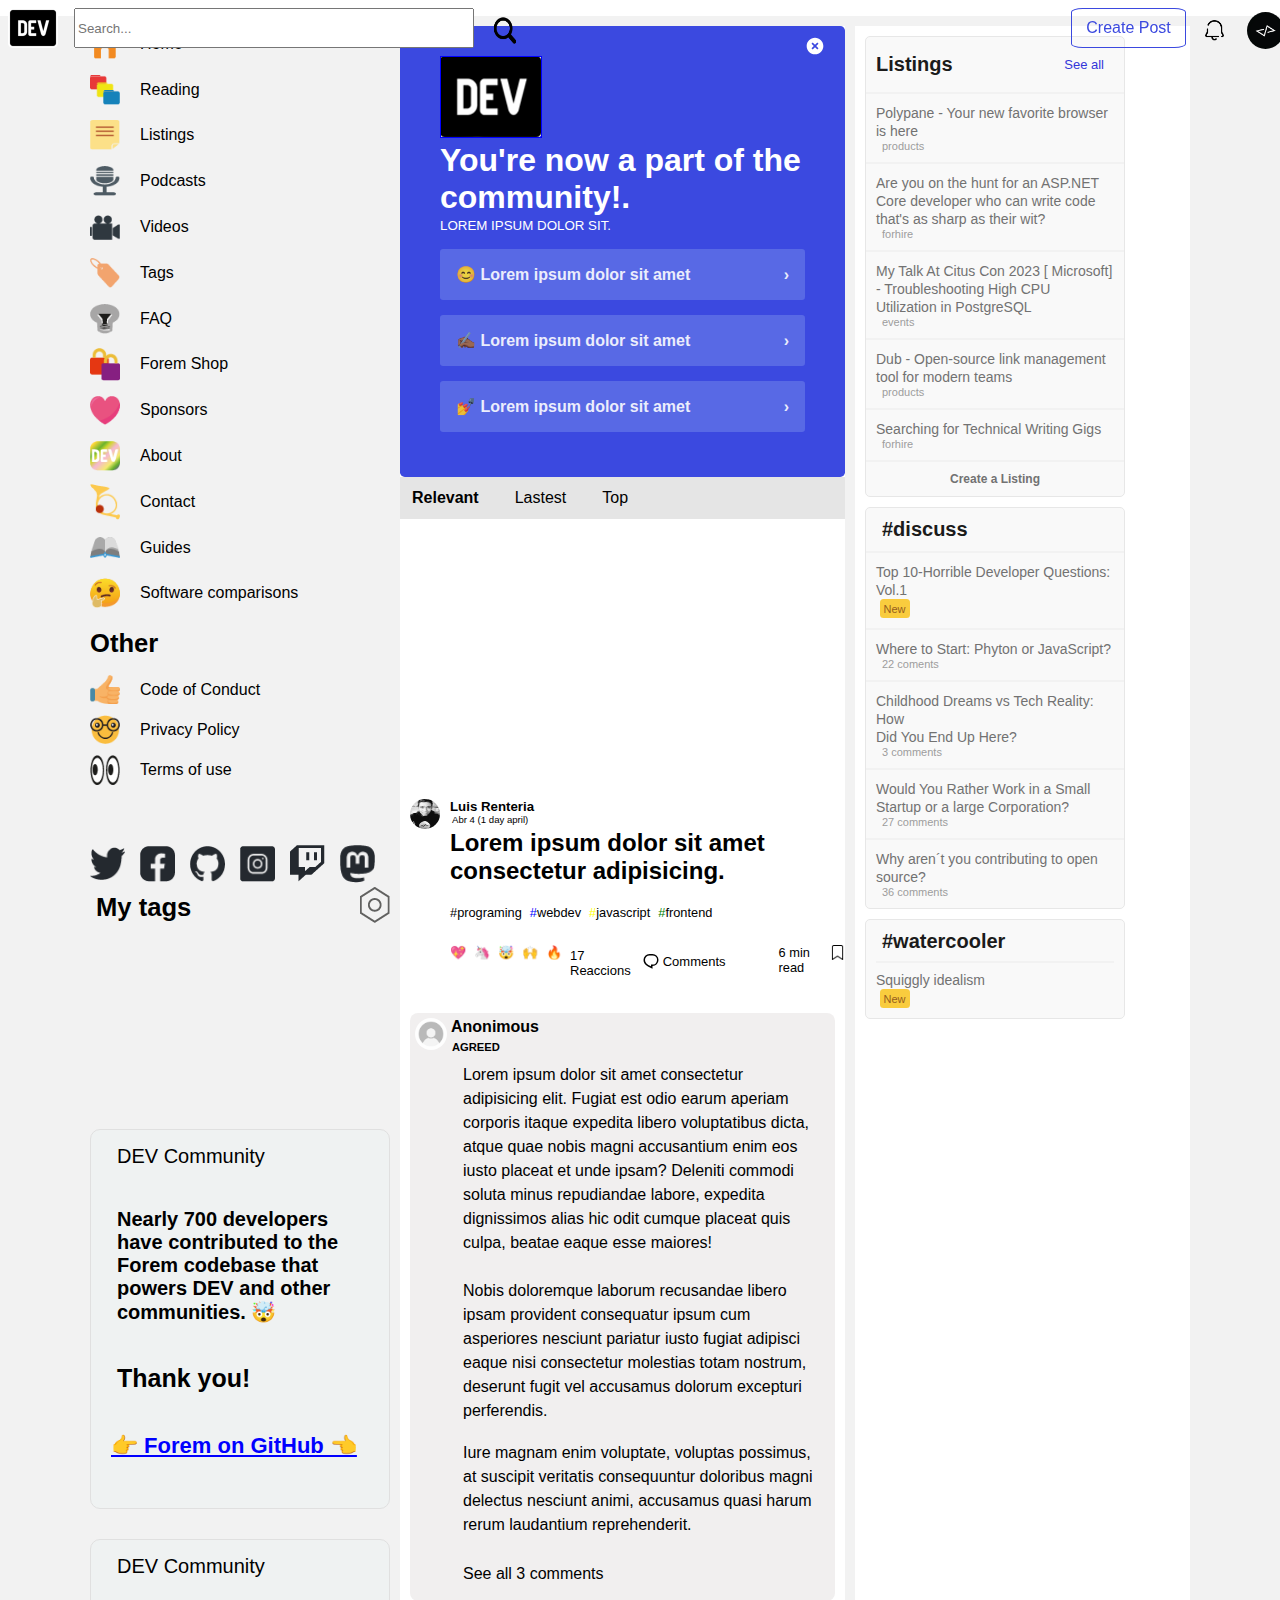
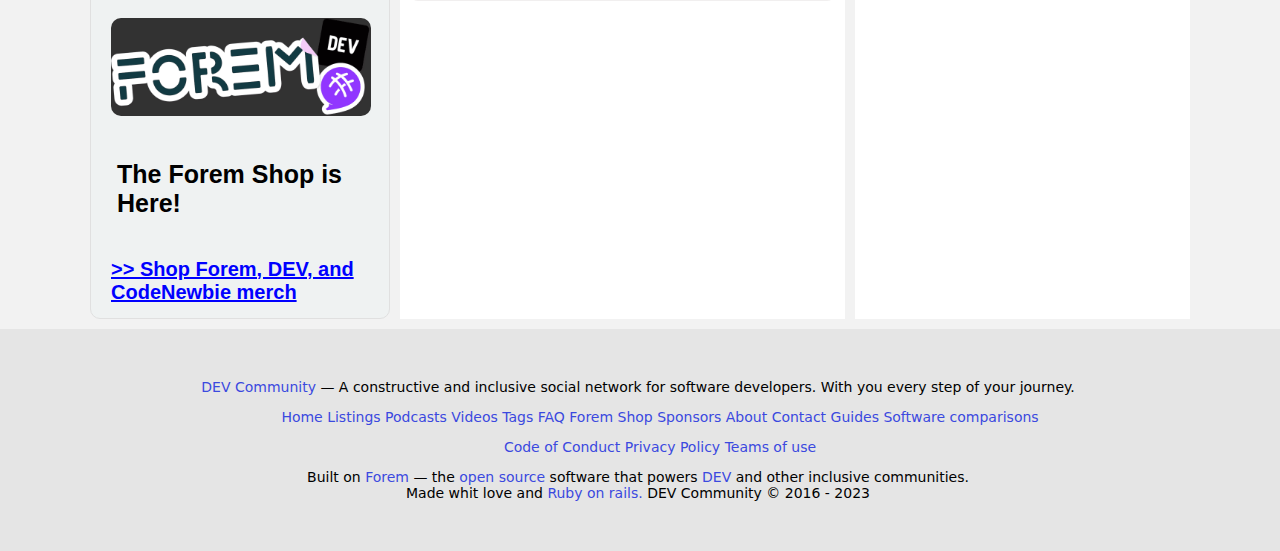
==== commit cbf65730: "bien" ====
--- a/index.html
+++ b/index.html
@@ -9,279 +9,294 @@
 </head>
 <body>
     <header>
-        <nav>NAV</nav>
+        <nav>
+            <div class="padre">
+              <div class="hijo_imagendev">
+                <img src="imagenes_header\logodv.png" class="DEV">
+              </div>
+              <div class="hijo_buscador">
+                <form>
+                  <input type="search" placeholder="Search...">
+                </form>
+              </div>
+              <div class="hijo_lupita">
+                <a href=""><img src="imagenes_header\lupa.png"></a>
+              </div>
+            </div>
+            <div class="madre">
+              <div class="create">
+                <a href="">Create Post</a>
+              </div>
+              <div class="notificacion">
+                <a href=""><img src="imagenes_header\notifylogo.png"></a>
+              </div>
+              <div class="imgusuario">
+                <a href=""><img src="imagenes_header\kodemia.png"></a>
+              </div>
+            </div>
+          </nav>
     </header>
-    <section class="section">
+<section class="section">
     <nav class="section__navlateral">
-        <h2>NAV LATERAL</h2>
-        <img src="https://placeimg.com/300/300/people" alt="">
+        <p class="title_responsive">DEV Community</p>
+            <div class="section__navlateral_section1">
+                <a><img src="/img_navlateral/home.png"alt="">Home</a>
+                <a><img src="/img_navlateral/list.png" alt="">Reading</a>
+                <a><img src="/img_navlateral/listing.png" alt="">Listings</a>
+                <a><img src="/img_navlateral/podcasts.png" alt="">Podcasts</a>
+                <a><img src="/img_navlateral/video.png" alt="">Videos</a>
+                <a><img src="/img_navlateral/tags.png" alt="">Tags</a>
+                <a><img src="/img_navlateral/faq.png" alt="">FAQ</a>
+                <a><img src="/img_navlateral/shop.png" alt="">Forem Shop</a>
+                <a><img src="/img_navlateral/sponsors.png" alt="">Sponsors</a>
+                <a><img src="/img_navlateral/about.png" alt="">About</a>
+                <a><img src="/img_navlateral/contact.png" alt="">Contact</a>
+                <a><img src="/img_navlateral/guies.png" alt="">Guides</a>
+                <a><img src="/img_navlateral/software.png" alt="">Software comparisons</a>
+            </div>
+            <h1 class="other">Other</h1>
+            <div class="section__navlateral_section2">
+                <a><img src="/img_navlateral/conduct.png"alt="">Code of Conduct</a>
+                <a><img src="/img_navlateral/policy.png"alt="">Privacy Policy</a>
+                <a><img src="/img_navlateral/terms.png"alt="">Terms of use</a>
+            </div>
+            <div class="section__navlateral_networks">
+                <a><img src="/img_navlateral/twi.png"alt=""></a>
+                <a><img src="/img_navlateral/face.png"alt=""></a>
+                <a><img src="/img_navlateral/git.png"alt=""></a>
+                <a><img src="/img_navlateral/gram.png"alt=""></a>
+                <a><img src="/img_navlateral/twich.png"alt=""></a>
+                <a><img src="/img_navlateral/masto.png"alt=""></a>
+            </div>
+            <div class="section__navlateral_tag">
+                <p>My tags</p>
+                <a><img src="/img_navlateral/polig.png" alt=""></a>
+            </div>
+            <div class="section__navlateral_sponsor_title1">
+                    <p>DEV Community</p>
+                    <p>Nearly 700 developers have contributed to the Forem codebase that powers DEV and other communities. 🤯</p>
+                    <p>Thank you!</p>
+                    <a>👉 Forem on GitHub 👈</a>
+            </div>
+            <div class="section__navlateral_sponsor_title2">
+                <p>DEV Community</p>
+                <div><img src="/img_navlateral/1.png" alt=""></div>
+                <p>The Forem Shop is Here!</p>
+                <a>>> Shop Forem, DEV, and CodeNewbie merch</a>
+            </div>
     </nav>
-    <main class="section__main2">
-        <article class="section__main__article">
-            <img class="section__main__article__topImage" src="https://res.cloudinary.com/practicaldev/image/fetch/s---yvU0ECp--/c_imagga_scale,f_auto,fl_progressive,h_420,q_auto,w_1000/https://dev-to-uploads.s3.amazonaws.com/uploads/articles/u07jdlpvzftyckubs52z.png" alt="Top Image">
-            <div class="section__main__article__content">
-                <div class="author">
-                    <img src="https://res.cloudinary.com/practicaldev/image/fetch/s--b_RBieoH--/c_fill,f_auto,fl_progressive,h_50,q_auto,w_50/https://dev-to-uploads.s3.amazonaws.com/uploads/user/profile_image/530414/941751d8-06b8-41bd-9de9-6ea056b7199f.png" alt="Profile Pic">
-                    <div>
-                        <a href="">Tapajyoti Bose</a>
-                        <p>Posted on Apr 1</p>
-                    </div>
+    <main class="section__main">
+        <article class="section__main__contenedor">
+            <article class="section__main__contenedor__title">
+                <div class="section__main__contenedor__title__svg">
+                    
+                    <svg xmlns="http://www.w3.org/2000/svg" width="24" height="24" viewBox="0 0 24 24"><path d="M12,2C6.486,2,2,6.486,2,12s4.486,10,10,10s10-4.486,10-10S17.514,2,12,2z M16.207,14.793l-1.414,1.414L12,13.414 l-2.793,2.793l-1.414-1.414L10.586,12L7.793,9.207l1.414-1.414L12,10.586l2.793-2.793l1.414,1.414L13.414,12L16.207,14.793z"/></svg>
                 </div>
-                <div class="reactions">
-                    <span>💖 131</span>
-                    <span>🦄 10</span>
-                    <span>🤯 8</span>
-                    <span>🙌 7</span>
-                    <span>🔥 9</span>
+                <img src="img/dev.png" alt="">
+                <h1>
+                   You're now a part of the community!.
+                </h1>
+                <small>Lorem ipsum dolor sit.</small>
+                <div class="section__main__contenedor_a">
+                    <a href="#">😊 Lorem ipsum dolor sit amet <p>›</p></a>
+                    <a href="#">✍🏾 Lorem ipsum dolor sit amet <p>›</p></a>
+                    <a href="#">💅 Lorem ipsum dolor sit amet <p>›</p></a>
                 </div>
-                <div class="title">
-                    <h2>3 Tricks to take the Performance of your Website to the Moon 🚀🌙</h2>
-                    <div class="tags">
-                        <a href=""> <span>#</span>webdev</a>
-                        <a href=""> <span>#</span>javascript</a>
-                        <a href=""> <span>#</span>html</a>
-                        <a href=""> <span>#</span>css</a>
-                    </div>
-
-                    <div class="text">
-                        <p>Are users complaining about your slow website? This article shares <b>3 tricks to take the performance of your website to the moon</b>. Let's get started!
-                        <br><br>
-                        <img src="https://res.cloudinary.com/practicaldev/image/fetch/s--Ayr_fpO2--/c_limit%2Cf_auto%2Cfl_progressive%2Cq_66%2Cw_880/https://dev-to-uploads.s3.amazonaws.com/uploads/articles/pv33dize2h1pb1liypze.gif" alt="Lets Begin Gif">
-                        <h3>1. Fetch only relevant resources</h3>
-                        Did you know you can fetch only the <b>CSS</b> files relevant to the current device?<br><br>
-                        The <span class="backgrounded_text">link</span> tag has a <span class="backgrounded_text">media</span> attribute that can be used to specify the <b>media query</b> for which the <b>stylesheet</b> is intended.
-                        <div class="code_box">
-                        <xmp>
-<link
-    rel="stylesheet"
-    href="mobile.css"
-    media="screen and (max-width: 600px)"
-/>
-                        </xmp>
-                        </div>
-                        This will fetch the <span class="backgrounded_text">mobile.css</span> file only if the device width is less than <span class="backgrounded_text">600px</span>.
-                        <br><br>
-                        A <b>live demo</b> of this can be found in <a href="https://www.w3schools.com/">w3schools</a>.
-                        <h3>2. Minify your code</h3>
-                        <div class="first_parragraph">
-                            <div class="border"></div>
-                            <div>Minification is the process of removing unnecessary or redundant data without affecting how a resource is processed by the browser. Minification can include the removal of code comments, white space, and unused code, as well as the shortening of variable and function names.</div>
-                        </div>
-                        <br><br>
-                        Regardless of the <b>build tool</b> (<b>Webpack, Vite, Snowpack,</b> etc) you use, it would have a <b>minification</b> option. For example, in <b>webpack</b>, you can use the <a href="https://webpack.js.org/plugins/terser-webpack-plugin/">TerserPlugin</a> to <b>minify your code</b>.
-                        <h3>3. Pre-fetch resources</h3>
-                        <img src="https://res.cloudinary.com/practicaldev/image/fetch/s--O1nytyK4--/c_limit%2Cf_auto%2Cfl_progressive%2Cq_auto%2Cw_880/https://dev-to-uploads.s3.amazonaws.com/uploads/articles/mmdkhwd8ux1imkxtbq7r.jpg" alt="Resources Diagram">
-                        <br>
-                        You can <b>preload images, CSS, JS,</b> and even entire pages by using the <span class="backgrounded_text">link</span> tag.
-                        <div class="code_box">
-                        <xmp>
-<link rel="preload" as="image" href="image.png" />
-                        </xmp>
-                        </div>
-                        You can even use <a href="https://github.com/GoogleChromeLabs/quicklink">quicklink</a> or <a href="https://github.com/guess-js/guess">guess</a> to <b>optimally prefetch resources</b>.
-                        <br><br>
-                        <b>Quicklink</b> is a library that prefetches links in the viewport, using the <b>Intersection Observer API</b>, & makes them load faster, whereas <b>Guess</b> is a library that uses <b>Machine Learning</b> to predict which page the user is most likely to visit next.
-                        <br><br>
-                        <b>That's all folks!</b> 🎉
-                        </p>
-                    </div>
+            </article>   
+        </article>
+        <article class="section__main__articles">
+            <p>Relevant</p>
+            <p> Lastest</p>
+            <p>Top</p>
+        </article>
+        <article class="section__main__img-content">
+
+        </article>
+        <article class="section__main__radius">
+            <img src="img/luis.jpg" alt="Foto redondeada">
+            <div>
+                
+                <h5> Luis Renteria</h5>
+                <p> Abr 4 (1 day april)</p>
+            </div>
+        </article>
+        <article class="section__main__enlaces">
+            
+            <h2>Lorem ipsum dolor sit amet consectetur adipisicing.</h2>
+            <div>
+                <a href="#"><span>#</span>programing</a>
+                <a href="#"><span>#</span>webdev</a>
+                <a href="#"><span>#</span>javascript</a>
+                <a href="#"><span>#</span>frontend</a>
+            </div>
+            <div class="section__main__enlaces__icons">
+               <div>
+
+                   <p>💖</p>
+                    <p>🦄</p>
+                    <p>🤯</p>
+                    <p>🙌</p>
+                    <p>🔥</p>
+                    <p>17 Reaccions</p>
+                    <p class="section__main__enlaces__icons__comments"><svg xmlns="http://www.w3.org/2000/svg" width="24" height="24" role="img" aria-labelledby="ac3qw4s3op4ympa46x4kc2gzffvrsqob" class="crayons-icon"><title id="ac3qw4s3op4ympa46x4kc2gzffvrsqob">Comments</title><path d="M10.5 5h3a6 6 0 110 12v2.625c-3.75-1.5-9-3.75-9-8.625a6 6 0 016-6zM12 15.5h1.5a4.501 4.501 0 001.722-8.657A4.5 4.5 0 0013.5 6.5h-3A4.5 4.5 0 006 11c0 2.707 1.846 4.475 6 6.36V15.5z"></path></svg>Comments</p>
+               </div> 
+                <div class="section__main__enlaces__icons__img">
+
+                    <p>6 min read</p>
+                    <img class="" src="img/etiqueta.png" alt="Etiqueta">
                 </div>
-                <div class="comments">
-                    <div class="comments__head">
-                        <div class="comments__head__title">
-                            <h4>Top Comments (14)</h4>
-                            <button class="b1">
-                                <img src="https://cdn-icons-png.flaticon.com/512/84/84263.png" alt="">
-                            </button>
-                        </div>
-                        <div class="comments__subscribe">
-                            <button class="b2">Subscribe</button>
-                        </div>
-                    </div>
-
-                    <div class="comments__input">
-                        <img src="https://res.cloudinary.com/practicaldev/image/fetch/s--Ybd73gCT--/c_fill,f_auto,fl_progressive,h_90,q_auto,w_90/https://dev-to-uploads.s3.amazonaws.com/uploads/user/profile_image/1060381/b0b57f50-793a-4576-ac26-69d63a1cec2d.jpeg" alt="User Profile Picture">
-                        <textarea placeholder="Add to the discussion" rows="4" cols="45"></textarea>
-                    </div>
-
-                    <div class="comments__comment">
-                        <div class="comments__comment__profile">
-                            <button class="b3">
-                                <img src="https://res.cloudinary.com/practicaldev/image/fetch/s--IhWu_FIx--/c_fill,f_auto,fl_progressive,h_50,q_auto,w_50/https://dev-to-uploads.s3.amazonaws.com/uploads/user/profile_image/450437/2a3854a6-7ced-4167-b0c5-1bcf90e6bb67.jpg" alt="">
-                            </button>
-                            <button class="b4">
-                                <img src="https://cdn-icons-png.flaticon.com/512/84/84263.png" alt="">
-                            </button>
-                        </div>
-                        <div class="comments__comment_text">
-                            <div class="comments__comment_text__box">
-                                <div class="comments__comment_text__head">
-                                    <div class="author">
-                                        <button class="b5">
-                                            <b>Taufik Nurhidayat</b>
-                                        </button>
-                                        <p>~</p>
-                                        <button class="b6">
-                                            Apr 2
-                                        </button>
-                                    </div>
-                                    <div class="button">
-                                        <button class="b7">
-                                            ...
-                                        </button>
-                                    </div>
-                                </div>
-                            
-                                <div>
-                                    <p>Also you can compress image for web</p>
-                                </div>
-                            </div>
-                            <div class="comment__reactions">
-                                <button><p><img src="https://cdn-icons-png.flaticon.com/512/535/535285.png" alt=""> 6 likes</p></button>
-                                <button><p><img src="https://cdn-icons-png.flaticon.com/512/2462/2462719.png" alt=""> Reply</p></button>
-                            </div>
-                        </div>
-                    </div>
-
-                    <div class="comments__comment">
-                        <div class="comments__comment__profile">
-                            <button class="b3">
-                                <img src="https://res.cloudinary.com/practicaldev/image/fetch/s--b_RBieoH--/c_fill,f_auto,fl_progressive,h_50,q_auto,w_50/https://dev-to-uploads.s3.amazonaws.com/uploads/user/profile_image/530414/941751d8-06b8-41bd-9de9-6ea056b7199f.png" alt="">
-                            </button>
-                            <button class="b4">
-                                <img src="https://cdn-icons-png.flaticon.com/512/84/84263.png" alt="">
-                            </button>
-                        </div>
-                        <div class="comments__comment_text">
-                            <div class="comments__comment_text__box">
-                                <div class="comments__comment_text__head">
-                                    <div class="author">
-                                        <button class="b5">
-                                            <b>Tapajyoti Bose</b>
-                                        </button>
-                                        <p>~</p>
-                                        <button class="b6">
-                                            Apr 3
-                                        </button>
-                                    </div>
-                                    <div class="button">
-                                        <button class="b7">
-                                            ...
-                                        </button>
-                                    </div>
-                                </div>
-                            
-                                <div>
-                                    <p>Yeah that's a really obvious one. I can't believe I missed out this one.
-                                    <br><br>
-                                    Thanks a lot for pointing out :)</p>
-                                </div>
-                            </div>
-                            <div class="comment__reactions">
-                                <button><p><img src="https://cdn-icons-png.flaticon.com/512/535/535285.png" alt=""> 1 like</p></button>
-                                <button><p><img src="https://cdn-icons-png.flaticon.com/512/2462/2462719.png" alt=""> Reply</p></button>
-                            </div>
-                        </div>
-                    </div>
-                    <div class="comments__comment">
-                        <div class="comments__comment__profile">
-                            <button class="b3">
-                                <img src="https://res.cloudinary.com/practicaldev/image/fetch/s--6pOp2smR--/c_fill,f_auto,fl_progressive,h_50,q_auto,w_50/https://dev-to-uploads.s3.amazonaws.com/uploads/user/profile_image/2991/1267316.jpeg" alt="">
-                            </button>
-                            <button class="b4">
-                                <img src="https://cdn-icons-png.flaticon.com/512/84/84263.png" alt="">
-                            </button>
-                        </div>
-                        <div class="comments__comment_text">
-                            <div class="comments__comment_text__box">
-                                <div class="comments__comment_text__head">
-                                    <div class="author">
-                                        <button class="b5">
-                                            <b>Lars Rye Jappesen</b>
-                                        </button>
-                                        <p>~</p>
-                                        <button class="b6">
-                                            Apr 6
-                                        </button>
-                                    </div>
-                                    <div class="button">
-                                        <button class="b7">
-                                            ...
-                                        </button>
-                                    </div>
-                                </div>
-                            
-                                <div>
-                                    <p>Use image service, they compress for each browser. Avif for all and webp for Explorer</p>
-                                </div>
-                            </div>
-                            <div class="comment__reactions">
-                                <button><p><img src="https://cdn-icons-png.flaticon.com/512/535/535285.png" alt=""> 2 likes</p></button>
-                                <button><p><img src="https://cdn-icons-png.flaticon.com/512/2462/2462719.png" alt=""> Reply</p></button>
-                            </div>
-                        </div>
-                    </div>
+            </div>
+        </article>
+        <article class="section__main__enlaces__publicacion">
+            <article class="section__main__enlaces__publicacion__redonde">
+                <img src="img/avatar.jpg" alt="Foto redondeada">
+                <div>            
+                    <h5> Anonimous</h5>
+                    <h6> AGREED</h6>
                 </div>
-                <div class="subsection__footer">
-                    <button>Code of Conduct</button>
-                    <p>~</p>
-                    <button>Report Abuse</button>
-                </div>
-            </div>
-        </article>
-        
-        <div class="advertisement">
-            <div class="advertisement__header">
-                <p>DEV Community</p>
-                <button>...</button>
-            </div>
-            <img src="https://res.cloudinary.com/practicaldev/image/fetch/s--OQ4wxLO7--/c_limit%2Cf_auto%2Cfl_progressive%2Cq_auto%2Cw_775/https://dev-to-uploads.s3.amazonaws.com/uploads/articles/phgcbdsj99jmuq2q915x.jpg" alt="Ad Image">
-            <h3>We've heard you.</h3>
-            <p>We're working on improving your feed. Add your <a href="">experience level</a> in settings to see content more relevant to you.</p>
-        </div>
-
-        <div class="otherArticles">
-            <h3>Read next</h3>
-            <div class="otherArticles__article">
-                <img src="https://res.cloudinary.com/practicaldev/image/fetch/s--We_HXLWO--/c_imagga_scale,f_auto,fl_progressive,h_100,q_auto,w_100/https://dev-to-uploads.s3.amazonaws.com/uploads/user/profile_image/941040/6ff230ff-9ee0-4106-9869-0858b8c5db70.png" alt="a">
-                <a href="">
-                    <div>
-                        <h4>Javascript Object #4</h4>
-                        <p>sams-engine - Apr 5</p>
-                    </div>
-                </a>
-            </div>
-
-            <div class="otherArticles__article">
-                <img src="https://res.cloudinary.com/practicaldev/image/fetch/s--ntuSsIZe--/c_imagga_scale,f_auto,fl_progressive,h_100,q_auto,w_100/https://dev-to-uploads.s3.amazonaws.com/uploads/user/profile_image/175071/8d08bcd7-3634-48a4-bb47-bf37f75b3934.jpg" alt="a">
-                <a href="">
-                    <div>
-                        <h4>Angular: The Framework of Past, Present, and Future</h4>
-                        <p>Santosh Yadav - Apr 6</p>
-                    </div>
-                </a>
-            </div>
-
-            <div class="otherArticles__article">
-                <img src="https://res.cloudinary.com/practicaldev/image/fetch/s--OsKHr1l_--/c_imagga_scale,f_auto,fl_progressive,h_100,q_auto,w_100/https://dev-to-uploads.s3.amazonaws.com/uploads/user/profile_image/698016/a2673c1b-1f51-40ca-98db-77f69cae5158.jpeg" alt="a">
-                <a href="">
-                    <div>
-                        <h4>Complete roadmap to become a pro in MERSN STACK</h4>
-                        <p>Bentil Shadrack - Apr 7</p>
-                    </div>
-                </a>
-            </div>
-        </div>
+            </article>
+            <article class="section__main__enlaces__publicacion__comentario">
+
+                <p>
+                    Lorem ipsum dolor sit amet consectetur adipisicing elit. Fugiat est odio earum aperiam corporis itaque expedita libero voluptatibus dicta, atque quae nobis magni accusantium enim eos iusto placeat et unde ipsam? Deleniti commodi soluta minus repudiandae labore, expedita dignissimos alias hic odit cumque placeat quis culpa, beatae eaque esse maiores! <p> &nbsp;&nbsp;&nbsp;&nbsp;
+    
+                </p>
+    
+                <p>
+                    
+                    Nobis doloremque laborum recusandae libero ipsam provident consequatur ipsum cum asperiores nesciunt pariatur iusto fugiat adipisci eaque nisi consectetur molestias totam nostrum, deserunt fugit vel accusamus dolorum excepturi perferendis. </p>&nbsp;&nbsp;&nbsp;&nbsp;
+                
+                <p>
+                    Iure magnam enim voluptate, voluptas possimus, at suscipit veritatis consequuntur doloribus magni delectus nesciunt animi, accusamus quasi harum rerum laudantium reprehenderit. 
+                </p>
+                <p>See all 3 comments</p>
+            </article>
+        </article>
     </main>
     <aside class="section__aside">
-        <h2>ASIDE</h2>
-        <img src="https://placeimg.com/400/400/people" alt="">
+        <section class="section__aside--container">
+            <div class="section__aside--divh">
+                <a href="#" class="section__aside--ah">Listings</a> 
+                <a href="#" class="section__aside--ph">See all</a>
+            </div>
+            <hr>
+      
+            <div class="section__aside--divg">
+                <a href="#" class="section__aside--a">Polypane - Your new favorite browser <br />is here</a>
+                <p class="section__aside--p">products</p>
+            </div>
+            <hr> 
+                 
+            <div class="section__aside--divg">
+                <a href="#" class="section__aside--a">Are you on the hunt for an ASP.NET <br />Core developer who can write code <br />that's as sharp as their wit?</a>
+                <p class="section__aside--p">forhire</p>
+            </div>
+            <hr>
+            
+            <div class="section__aside--divg">
+                <a href="#" class="section__aside--a">My Talk At Citus Con 2023 [ Microsoft] - Troubleshooting High CPU <br />Utilization in PostgreSQL</a>
+                <p class="section__aside--p">events</p>
+            </div>
+            <hr>
+                  
+            <div class="section__aside--divg">
+                <a href="#" class="section__aside--a">Dub - Open-source link management <br />tool for modern teams</a>
+                <p class="section__aside--p">products</p>
+            </div>
+            <hr>
+        
+            <div class="section__aside--divg">
+                <a href="#" class="section__aside--a">Searching for Technical Writing Gigs</a>
+                <p class="section__aside--p">forhire</p>
+            </div>
+            <hr>
+                 
+                  
+            <div class="section__aside--divg">
+                <a class="section__aside--af">Create a Listing</a>
+            </div>
+        </section>      
+            
+      
+      
+        <section class="section__aside--container">
+            <div class="section__aside--divg">
+              <p class="section__aside__divf--p">#discuss</p> 
+            </div>
+             <hr>
+    
+            <div class="section__aside--divg">
+              <a href="#" class="section__aside--a">Top 10-Horrible Developer Questions: <br />Vol.1</a>
+              <p class="new">New</p>
+            </div>
+             <hr> 
+             
+            <div class="section__aside--divg">
+              <a href="#" class="section__aside--a">Where to Start: Phyton or JavaScript?</a>
+              <p class="section__aside--p">22 coments</p>
+            </div>
+            <hr>
+        
+            <div class="section__aside--divg">
+              <a href="#" class="section__aside--a">Childhood Dreams vs Tech Reality: How <br>Did You End Up Here?</a>
+              <p class="section__aside--p">3 comments</p>
+            </div>
+            <hr>
+              
+            <div class="section__aside--divg">
+                <a href="#" class="section__aside--a">Would You Rather Work in a Small <br>Startup or a large Corporation?</a>
+                <p class="section__aside--p">27 comments</p>
+            </div>
+            <hr>
+    
+            <div class="section__aside--divg">
+               <a href="#" class="section__aside--a">Why aren´t you contributing to open <br>source?</a>
+               <p class="section__aside--p">36 comments</p>
+            </div>
+              
+        </section>
+    
+          <section class="section__aside--container">
+            <div class="section__aside--divg">
+                <p class="section__aside__divf--p">#watercooler</p>
+                <hr>
+                <a href="#" class="section__aside--a">Squiggly idealism</a>
+                <p class="new">New</p>
+            </div>
+               
+    </aside>   
+
+
+        
     </aside>
-        
-    </section>
-    <footer>
-        FOOTER
-    </footer>
-
+</section>
+<footer>
+    <div class="Listas">
+        <p><a href="">DEV Community</a> — A constructive and inclusive social network for software developers. With you
+          every step of your journey. </p>
+        <ul>
+          <li><a href="">Home</a></li>
+          <li><a href="">Listings</a></li>
+          <li><a href="">Podcasts</a></li>
+          <li><a href="">Videos</a></li>
+          <li><a href="">Tags</a></li>
+          <li><a href="">FAQ</a></li>
+          <li><a href="">Forem Shop</a></li>
+          <li><a href="">Sponsors</a></li>
+          <li><a href="">About</a></li>
+          <li><a href="">Contact</a></li>
+          <li><a href="">Guides</a></li>
+          <li><a href="">Software comparisons</a></li>
+        </ul>
+        <ul>
+          <li><a href="">Code of Conduct</a></li>
+          <li><a href="">Privacy Policy</a></li>
+          <li><a href="">Teams of use</a></li>
+        </ul>
+        <p>Built on <a href="">Forem</a> — the <a href=""> open source</a> software that powers <a href="">DEV</a> and
+          other inclusive communities.</p>
+        <p>Made whit love and <a href=""> Ruby on rails.</a> DEV Community © 2016 - 2023</p>
+      </div>
+</footer>
 </body>
 </html>--- a/SASS/styles.css
+++ b/SASS/styles.css
@@ -19,8 +19,90 @@
 }
 
 header {
+  display: flex;
   background-color: white;
-  padding: 10px;
+  height: 56px;
+  padding-left: 60px;
+  padding-right: 60px;
+  padding: 8px;
+}
+header nav {
+  display: flex;
+  position: fixed;
+  flex-direction: row;
+  justify-content: space-between;
+  width: 100%;
+}
+header nav .padre {
+  display: flex;
+  flex-direction: row;
+}
+header nav .hijo_imagendev img {
+  height: 40px;
+  width: 50px;
+}
+header nav .hijo_buscador form {
+  padding: 0px 16px;
+}
+header nav .hijo_buscador form input {
+  height: 40px;
+  width: 400px;
+}
+header nav .hijo_lupita a img {
+  height: 40px;
+  padding-top: 5px;
+  width: 30px;
+}
+header nav .hijo_lupita a img:hover {
+  background-color: rgb(230, 230, 250);
+}
+header .madre {
+  display: flex;
+  flex-direction: row;
+  justify-content: space-between;
+}
+header .madre .create {
+  border-radius: 10%;
+  border: 1px solid rgb(59, 73, 223);
+  height: 40px;
+  padding-top: 10px;
+  text-align: center;
+  width: 115px;
+}
+header .madre .create:hover {
+  background-color: rgb(59, 73, 223);
+}
+header .madre .create a {
+  color: rgb(59, 73, 223);
+  text-decoration: none;
+}
+header .madre .create a:hover {
+  background-color: rgb(59, 73, 223);
+  color: white;
+  text-decoration: underline;
+}
+header .madre .notificacion {
+  padding-left: 16px;
+  padding-top: 10px;
+}
+header .madre .notificacion img {
+  height: 25px;
+  width: 25px;
+}
+header .madre .notificacion img:hover {
+  background-color: rgb(230, 230, 250);
+}
+header .imgusuario {
+  padding-left: 16px;
+}
+header .imgusuario a img {
+  border-radius: 50%;
+  height: 45px;
+  padding: 4px;
+  width: 45px;
+}
+header .imgusuario a img:hover {
+  background-color: rgb(230, 230, 250);
 }
 
 .section {
@@ -32,365 +114,206 @@
   max-width: 100%;
 }
 
+/*section Diego*/
+.title_responsive {
+  display: none;
+}
+
 .section__navlateral {
-  flex-basis: 30%;
+  display: flex;
+  flex-basis: 15%;
   flex-direction: column;
 }
 
-.section__main2 {
+.section__navlateral_section1 {
+  align-items: center;
+  display: grid;
+  gap: 10px;
+  grid-template-columns: 1fr;
+  grid-template-rows: 1fr 1fr 1fr 1fr 1fr 1fr 1fr 1fr 1fr 1fr 1fr 1fr 1fr;
+}
+
+.section__navlateral_section1 a {
+  align-items: center;
+  display: flex;
+  font-family: Arial, Helvetica, sans-serif;
+  gap: 20px;
+}
+
+.section__navlateral_section1 img {
+  width: 30px;
+}
+
+.section__navlateral_section1 a:hover {
+  background-color: rgb(236, 236, 254);
+  border-radius: 7px;
+  color: blue;
+  cursor: pointer;
+  text-decoration-line: underline;
+}
+
+.other {
+  font-family: Arial, Helvetica, sans-serif;
+  font-size: 1.6rem;
+  font-weight: bold;
+}
+
+.section__navlateral_section2 {
+  gap: 10px;
+  grid-template-columns: 1fr;
+  grid-template-rows: 1fr 1fr 1fr;
+  display: grid;
+}
+
+.section__navlateral_section2 img {
+  width: 30px;
+}
+
+.section__navlateral_section2 a {
+  align-items: center;
+  display: flex;
+  font-family: Arial, Helvetica, sans-serif;
+  gap: 20px;
+}
+
+.section__navlateral_section2 a:hover {
+  background-color: rgb(236, 236, 254);
+  border-radius: 7px;
+  color: blue;
+  cursor: pointer;
+  text-decoration-line: underline;
+}
+
+.section__navlateral_networks {
+  align-items: center;
+  display: flex;
+  justify-items: center;
+  padding-top: 60px;
+}
+
+.section__navlateral_networks a:hover {
+  cursor: pointer;
+  background-color: rgb(228, 228, 249);
+  border-radius: 7px;
+}
+
+.section__navlateral_networks img {
+  padding-right: 15px;
+  width: 50px;
+}
+
+.section__navlateral_tag {
+  align-items: center;
+  display: flex;
+  font-family: Arial, Helvetica, sans-serif;
+  font-size: 1.6rem;
+  font-weight: bold;
+  justify-content: space-between;
+}
+
+.section__navlateral_tag a:hover {
+  background-color: rgb(228, 228, 249);
+  border-radius: 7px;
+  cursor: pointer;
+}
+
+.section__navlateral_sponsor_title1 {
+  background-color: rgb(239, 242, 242);
+  border: 1px solid rgb(224, 224, 224);
+  border-radius: 10px;
+  display: flex;
+  flex-direction: column;
+  gap: 40px;
+  height: 380px;
+  padding-left: 20px;
+  margin-top: 200px;
+  width: 300px;
+}
+
+.section__navlateral_sponsor_title1 p:nth-of-type(1) {
+  font-size: 20px;
+  font-family: Arial, Helvetica, sans-serif;
+  padding-top: 15px;
+}
+
+.section__navlateral_sponsor_title1 p:nth-of-type(2) {
+  font-size: 20px;
+  font-family: Arial, Helvetica, sans-serif;
+  font-weight: bold;
+}
+
+.section__navlateral_sponsor_title1 p:nth-of-type(3) {
+  font-size: 25px;
+  font-family: Arial, Helvetica, sans-serif;
+  font-weight: bold;
+}
+
+.section__navlateral_sponsor_title1 a {
+  color: blue;
+  font-size: 22px;
+  font-family: Arial, Helvetica, sans-serif;
+  font-weight: bold;
+  text-decoration: underline;
+}
+
+.section__navlateral_sponsor_title1 a:hover {
+  color: rgb(4, 4, 171);
+  cursor: pointer;
+}
+
+.section__navlateral_sponsor_title2 {
+  border: 1px solid rgb(224, 224, 224);
+  background-color: rgb(239, 242, 242);
+  border-radius: 10px;
+  display: flex;
+  flex-direction: column;
+  gap: 40px;
+  height: 380px;
+  margin-top: 30px;
+  padding-left: 20px;
+  padding-right: 20px;
+  width: 300px;
+}
+
+.section__navlateral_sponsor_title2 p:nth-of-type(1) {
+  font-family: Arial, Helvetica, sans-serif;
+  font-size: 20px;
+  padding-top: 15px;
+}
+
+.section__navlateral_sponsor_title2 img {
+  border-radius: 10px;
+  padding: 0;
+  width: 260px;
+}
+
+.section__navlateral_sponsor_title2 p:nth-of-type(2) {
+  font-size: 25px;
+  font-family: Arial, Helvetica, sans-serif;
+  font-weight: bold;
+}
+
+.section__navlateral_sponsor_title2 a {
+  color: blue;
+  font-size: 20px;
+  font-family: Arial, Helvetica, sans-serif;
+  font-weight: bold;
+  text-decoration: underline;
+}
+
+.section__navlateral_sponsor_title2 a:hover {
+  color: rgb(4, 4, 171);
+  cursor: pointer;
+}
+
+/*finish Diego*/
+.section__main {
+  background-color: white;
   flex-basis: 40%;
   flex-grow: 1;
-  margin-bottom: 10px;
   margin-left: 10px;
   margin-right: 10px;
-  padding: 0px;
   width: 500px;
-}
-.section__main2 .section__main__article {
-  background-color: white;
-  border-radius: 7px;
-  border: solid 1px #dedede;
-  overflow: hidden;
-}
-.section__main2 .section__main__article .section__main__article__topImage {
-  width: 100%;
-}
-.section__main2 .section__main__article .section__main__article__content {
-  color: rgb(23, 23, 23);
-}
-.section__main2 .section__main__article .section__main__article__content .author {
-  display: inline-flex;
-  padding: 10px 30px;
-}
-.section__main2 .section__main__article .section__main__article__content .author img {
-  border-radius: 50%;
-  height: 40px;
-  width: 40px;
-}
-.section__main2 .section__main__article .section__main__article__content .author div {
-  margin: auto 15px;
-}
-.section__main2 .section__main__article .section__main__article__content .author div a {
-  color: #717171;
-  font-weight: bold;
-  text-decoration: none;
-}
-.section__main2 .section__main__article .section__main__article__content .author div a:hover {
-  color: blue;
-}
-.section__main2 .section__main__article .section__main__article__content .author div p {
-  font-size: 0.8rem;
-  margin: 0;
-}
-.section__main2 .section__main__article .section__main__article__content .reactions {
-  padding: 10px 30px;
-  margin-top: 15px;
-}
-.section__main2 .section__main__article .section__main__article__content .reactions span {
-  margin-right: 20px;
-}
-.section__main2 .section__main__article .section__main__article__content .title {
-  padding: 10px 30px;
-}
-.section__main2 .section__main__article .section__main__article__content .title h2 {
-  color: black;
-}
-.section__main2 .section__main__article .section__main__article__content .title .tags a {
-  color: #717171;
-  margin-right: 10px;
-  padding: 5px 10px;
-  text-decoration: none;
-}
-.section__main2 .section__main__article .section__main__article__content .title .tags a:nth-of-type(1):hover {
-  background-color: lightgreen;
-  border-radius: 4px;
-  border: solid 1px green;
-}
-.section__main2 .section__main__article .section__main__article__content .title .tags a:nth-of-type(1) span {
-  color: green;
-}
-.section__main2 .section__main__article .section__main__article__content .title .tags a:nth-of-type(2):hover {
-  background-color: lightyellow;
-  border-radius: 4px;
-  border: solid 1px yellow;
-}
-.section__main2 .section__main__article .section__main__article__content .title .tags a:nth-of-type(2) span {
-  color: yellow;
-}
-.section__main2 .section__main__article .section__main__article__content .title .tags a:nth-of-type(3):hover {
-  background-color: lightcoral;
-  border-radius: 4px;
-  border: solid 1px red;
-}
-.section__main2 .section__main__article .section__main__article__content .title .tags a:nth-of-type(3) span {
-  color: red;
-}
-.section__main2 .section__main__article .section__main__article__content .title .tags a:nth-of-type(4):hover {
-  background-color: lightblue;
-  border-radius: 4px;
-  border: solid 1px blue;
-}
-.section__main2 .section__main__article .section__main__article__content .title .tags a:nth-of-type(4) span {
-  color: blue;
-}
-.section__main2 .section__main__article .section__main__article__content .title .text img {
-  left: 50%;
-  margin-bottom: 15px;
-  position: relative;
-  transform: translate(-50%);
-  width: 80%;
-}
-.section__main2 .section__main__article .section__main__article__content .title .text .backgrounded_text {
-  background-color: lightgray;
-  font-family: "Courier New";
-}
-.section__main2 .section__main__article .section__main__article__content .title .text .code_box {
-  background: black;
-  border-radius: 7px;
-  color: white;
-  font-size: 0.8rem;
-  padding: 0 20px;
-}
-.section__main2 .section__main__article .section__main__article__content .title .text .first_parragraph {
-  display: inline-flex;
-}
-.section__main2 .section__main__article .section__main__article__content .title .text .first_parragraph .border {
-  border-right: solid 4px lightgray;
-  margin-right: 20px;
-}
-.section__main2 .section__main__article .section__main__article__content .comments {
-  border-top: solid 1px #dedede;
-  padding: 10px 30px;
-}
-.section__main2 .section__main__article .section__main__article__content .comments .comments__head {
-  display: flex;
-  justify-content: space-between;
-}
-.section__main2 .section__main__article .section__main__article__content .comments .comments__head .comments__head__title {
-  display: flex;
-}
-.section__main2 .section__main__article .section__main__article__content .comments .comments__head .comments__head__title img {
-  height: 10px;
-  width: 10px;
-}
-.section__main2 .section__main__article .section__main__article__content .comments .comments__head .comments__head__title .b1 {
-  border: none;
-  background: none;
-  cursor: pointer;
-  margin: 0 10px;
-  padding: 0;
-}
-.section__main2 .section__main__article .section__main__article__content .comments .comments__head .comments__subscribe {
-  display: flex;
-  flex-direction: column;
-  justify-content: center;
-}
-.section__main2 .section__main__article .section__main__article__content .comments .comments__head .comments__subscribe .b2 {
-  background: none;
-  border: solid 2px #dedede;
-  border-radius: 5px;
-  cursor: pointer;
-  padding: 5px 15px;
-}
-.section__main2 .section__main__article .section__main__article__content .comments .comments__head .comments__subscribe .b2:hover {
-  background-color: #dedede;
-}
-.section__main2 .section__main__article .section__main__article__content .comments .comments__input {
-  display: flex;
-  gap: 20px;
-}
-.section__main2 .section__main__article .section__main__article__content .comments .comments__input img {
-  border: solid 1px #717171;
-  border-radius: 50%;
-  height: 40px;
-  top: 0px;
-  width: 40px;
-}
-.section__main2 .section__main__article .section__main__article__content .comments .comments__input textarea {
-  border-radius: 7px;
-  width: 100%;
-}
-.section__main2 .section__main__article .section__main__article__content .comments .comments__comment {
-  display: flex;
-  margin: 20px 0;
-}
-.section__main2 .section__main__article .section__main__article__content .comments .comments__comment .comments__comment__profile {
-  display: flex;
-  flex-direction: column;
-  padding-top: 15px;
-}
-.section__main2 .section__main__article .section__main__article__content .comments .comments__comment .comments__comment__profile .b3 {
-  border: none;
-  background: none;
-  cursor: pointer;
-  padding: 0;
-}
-.section__main2 .section__main__article .section__main__article__content .comments .comments__comment .comments__comment__profile .b3 img {
-  border: solid 1px #717171;
-  border-radius: 50%;
-  height: 40px;
-  width: 40px;
-}
-.section__main2 .section__main__article .section__main__article__content .comments .comments__comment .comments__comment__profile .b4 {
-  border: none;
-  background: none;
-  cursor: pointer;
-  margin: 0 10px;
-  padding: 0;
-}
-.section__main2 .section__main__article .section__main__article__content .comments .comments__comment .comments__comment__profile .b4 img {
-  height: 10px;
-  width: 10px;
-}
-.section__main2 .section__main__article .section__main__article__content .comments .comments__comment .comments__comment_text {
-  margin-left: 20px;
-  width: 100%;
-}
-.section__main2 .section__main__article .section__main__article__content .comments .comments__comment .comments__comment_text .comments__comment_text__box {
-  border: solid 1px #dedede;
-  border-radius: 5px;
-  padding: 0 20px;
-}
-.section__main2 .section__main__article .section__main__article__content .comments .comments__comment .comments__comment_text .comments__comment_text__box .comments__comment_text__head {
-  display: flex;
-  justify-content: space-between;
-  margin-top: 5px;
-}
-.section__main2 .section__main__article .section__main__article__content .comments .comments__comment .comments__comment_text .comments__comment_text__box .comments__comment_text__head .author {
-  display: flex;
-  gap: 15px;
-  padding: 0;
-}
-.section__main2 .section__main__article .section__main__article__content .comments .comments__comment .comments__comment_text .comments__comment_text__box .comments__comment_text__head .author .b5 {
-  background: none;
-  border: none;
-  cursor: pointer;
-  margin: 0;
-  padding: 0px 5px;
-}
-.section__main2 .section__main__article .section__main__article__content .comments .comments__comment .comments__comment_text .comments__comment_text__box .comments__comment_text__head .author .b5:hover {
-  background-color: #dedede;
-}
-.section__main2 .section__main__article .section__main__article__content .comments .comments__comment .comments__comment_text .comments__comment_text__box .comments__comment_text__head .author p {
-  color: #dedede;
-}
-.section__main2 .section__main__article .section__main__article__content .comments .comments__comment .comments__comment_text .comments__comment_text__box .comments__comment_text__head .author .b6 {
-  background: none;
-  border: none;
-  color: #dedede;
-  cursor: pointer;
-  margin: 0;
-  padding: 0;
-}
-.section__main2 .section__main__article .section__main__article__content .comments .comments__comment .comments__comment_text .comments__comment_text__box .comments__comment_text__head .b7 {
-  background: none;
-  border: none;
-  color: #717171;
-  cursor: pointer;
-  font-size: 1.5rem;
-}
-.section__main2 .section__main__article .section__main__article__content .comments .comments__comment .comments__comment_text .comments__comment_text__box .comments__comment_text__head .b7:hover {
-  background-color: #e5e5e5;
-}
-.section__main2 .section__main__article .section__main__article__content .comments .comments__comment .comments__comment_text .comments__comment_text__box p {
-  margin-top: 5px;
-}
-.section__main2 .section__main__article .section__main__article__content .comments .comments__comment .comments__comment_text .comment__reactions {
-  color: #717171;
-  display: flex;
-  gap: 25px;
-  margin-top: 3px;
-  padding-left: 30px;
-}
-.section__main2 .section__main__article .section__main__article__content .comments .comments__comment .comments__comment_text .comment__reactions button {
-  background: none;
-  border: none;
-  cursor: pointer;
-  margin: 0;
-  padding: 0 10px;
-}
-.section__main2 .section__main__article .section__main__article__content .comments .comments__comment .comments__comment_text .comment__reactions button:hover {
-  background-color: #dedede;
-  border-radius: 4px;
-}
-.section__main2 .section__main__article .section__main__article__content .comments .comments__comment .comments__comment_text .comment__reactions button img {
-  width: 13px;
-}
-.section__main2 .section__main__article .section__main__article__content .subsection__footer {
-  display: flex;
-  gap: 20px;
-  justify-content: center;
-}
-.section__main2 .section__main__article .section__main__article__content .subsection__footer button {
-  background: none;
-  border: none;
-  color: #717171;
-  cursor: pointer;
-}
-.section__main2 .advertisement {
-  background-color: white;
-  border-radius: 7px;
-  border: solid 1px #dedede;
-  color: black;
-  margin-top: 10px;
-  padding: 10px 30px;
-}
-.section__main2 .advertisement .advertisement__header {
-  color: #717171;
-  display: flex;
-  font-size: 0.8rem;
-  justify-content: space-between;
-}
-.section__main2 .advertisement .advertisement__header button {
-  background: none;
-  border: none;
-  cursor: pointer;
-  font-size: 1.5rem;
-}
-.section__main2 .advertisement .advertisement__header button:hover {
-  background-color: #e5e5e5;
-}
-.section__main2 .advertisement img {
-  width: 100%;
-}
-.section__main2 .otherArticles {
-  background-color: white;
-  border-radius: 7px;
-  border: solid 1px #dedede;
-  color: black;
-  margin-top: 10px;
-  padding: 10px 30px;
-}
-.section__main2 .otherArticles .otherArticles__article {
-  display: flex;
-  gap: 20px;
-  margin-bottom: 15px;
-}
-.section__main2 .otherArticles .otherArticles__article img {
-  border: solid 1px #717171;
-  border-radius: 50%;
-  height: 60px;
-  width: 60px;
-}
-.section__main2 .otherArticles .otherArticles__article a {
-  flex-grow: 1;
-  margin: auto 0;
-  padding: 10px;
-  text-decoration: none;
-}
-.section__main2 .otherArticles .otherArticles__article a h4 {
-  color: black;
-  margin: 0;
-}
-.section__main2 .otherArticles .otherArticles__article a p {
-  color: #717171;
-  margin: 0;
-}
-.section__main2 .otherArticles .otherArticles__article a:hover p {
-  color: blue;
-}
-.section__main2 .otherArticles .otherArticles__article a:hover h4 {
-  color: blue;
 }
 
 .section__aside {
@@ -402,4 +325,792 @@
   background-color: #e5e5e5;
   margin: 0px;
   padding: 50px;
+}
+
+/*responsive Diego*/
+@media (max-width: 767px) {
+  .section__navlateral {
+    display: none;
+  }
+  .title_responsive {
+    font-family: Arial, Helvetica, sans-serif;
+    font-size: 1.1rem;
+    font-weight: bold;
+    padding-left: 30px;
+  }
+  .section__navlateral_section1 {
+    padding-left: 30px;
+  }
+  .section__navlateral_section1 a {
+    font-size: 0.9rem;
+  }
+  .section__navlateral_section1 img {
+    width: 22px;
+  }
+  .other {
+    font-size: 1.3rem;
+  }
+  .section__navlateral_section2 {
+    padding-left: 30px;
+  }
+  .section__navlateral_section2 a {
+    font-size: 0.9rem;
+  }
+  .section__navlateral_section2 img {
+    width: 22px;
+  }
+  .section__navlateral_networks {
+    justify-content: center;
+    padding-left: 19px;
+    padding-top: 40px;
+    margin-bottom: 100px;
+  }
+  .section__navlateral_networks img {
+    padding-right: 15px;
+    width: 36px;
+  }
+  .section__navlateral_tag {
+    display: none;
+  }
+  .section__navlateral_sponsor_title1 {
+    display: none;
+  }
+  .section__navlateral_sponsor_title2 {
+    display: none;
+  }
+}
+/*responsive Diego*/
+/*******MAIN******/
+.section__main__contenedor {
+  display: flex;
+}
+
+.section__main__contenedor__title {
+  background-color: #3b49e0;
+  border-radius: 0.3rem;
+  padding-bottom: 30px;
+  padding-left: 40px;
+  padding-right: 40px;
+  padding-top: 10px;
+}
+
+.section__main__contenedor__title__svg {
+  display: flex;
+  justify-content: end;
+  margin-right: -20px;
+}
+
+.section__main__contenedor__title__svg svg {
+  fill: #fff;
+  height: auto;
+  margin: 0;
+  padding: 0;
+  width: 20px;
+}
+
+.section__main__contenedor__title img {
+  border: thin solid blue;
+  margin: 0;
+  padding: 0;
+}
+
+.section__main__contenedor__title h1 {
+  color: white;
+  font-size: 2rem;
+  margin-bottom: 0;
+  margin-top: 0;
+  padding-bottom: 0;
+}
+
+.section__main__contenedor__title small {
+  color: white;
+  text-transform: uppercase;
+}
+
+.section__main__contenedor_a a {
+  background-color: #5d6de6;
+  border-radius: 0.2rem;
+  color: #fff;
+  font-weight: bold;
+  padding: 1rem;
+  margin: 15px 0;
+  text-decoration: none;
+  opacity: 0.9;
+  display: block;
+  display: flex;
+  flex-direction: row;
+  justify-content: space-between;
+  align-items: center;
+}
+
+.section__main__contenedor_a a p {
+  margin: 0;
+  padding: 0;
+}
+
+.section__main__articles {
+  display: flex;
+  background-color: #e5e5e5;
+  gap: 20px;
+  padding: 12px 0;
+}
+
+.section__main__articles p:nth-child(1) {
+  font-weight: bold;
+  margin-left: 10px;
+}
+
+.section__main__img-content {
+  background-image: url("https://placeimg.com/600/250/people");
+  background-repeat: no-repeat;
+  border-radius: 0.5rem 0.5rem 0 0;
+  min-height: 280px;
+}
+
+.section__main__radius {
+  display: flex;
+}
+
+.section__main__radius img {
+  border-radius: 50%;
+  height: 30px;
+  width: 30px;
+  margin-left: 10px;
+}
+
+.section__main__radius div {
+  flex-direction: column;
+}
+
+.section__main__radius div h5,
+p {
+  margin: 0 8px;
+  padding: 0 2px;
+}
+
+.section__main__radius div p {
+  font-size: 0.6rem;
+  margin-left: 10px;
+}
+
+.section__main__enlaces {
+  padding-left: 50px;
+  margin-top: 0;
+}
+
+.section__main__enlaces h2 {
+  margin-top: 0;
+}
+
+.section__main__enlaces div {
+  display: flex;
+  gap: 8px;
+}
+
+.section__main__enlaces div a {
+  color: black;
+  text-decoration: none;
+  font-size: 0.8rem;
+}
+
+.section__main__enlaces div a:nth-child(1)::first-letter {
+  color: black;
+}
+
+.section__main__enlaces div a:nth-child(2)::first-letter {
+  color: blue;
+}
+
+.section__main__enlaces div a:nth-child(3)::first-letter {
+  color: yellow;
+}
+
+.section__main__enlaces div a:nth-child(4)::first-letter {
+  color: green;
+}
+
+.section__main__enlaces__icons {
+  display: flex;
+  justify-content: flex-start;
+  align-items: center;
+}
+
+.section__main__enlaces__icons p {
+  margin: 0;
+  padding: 25px 0;
+  font-size: 13px;
+}
+
+.section__main__enlaces__icons p:nth-child(6) {
+  padding-top: 28px;
+}
+
+.section__main__enlaces__icons__comments {
+  display: flex;
+  align-items: center;
+}
+
+.section__main__enlaces__icons__img p {
+  margin-left: 45px;
+  font-size: 0.8rem;
+  padding-top: 22px;
+}
+
+.section__main__enlaces__icons__img img {
+  width: 15px;
+  height: 15px;
+  margin-top: 22px;
+}
+
+.section__main__enlaces__publicacion {
+  background-color: #f1efef;
+  border-radius: 0.5rem;
+  margin: 10px;
+  padding: 5px;
+  display: flex;
+  flex-direction: column;
+}
+
+.section__main__enlaces__publicacion__redonde {
+  display: flex;
+  align-items: start;
+}
+
+.section__main__enlaces__publicacion__redonde div h5,
+p {
+  margin-bottom: 0;
+  margin-left: 4px;
+  margin-top: 0;
+}
+
+.section__main__enlaces__publicacion__redonde div h5 {
+  font-size: 1rem;
+}
+
+.section__main__enlaces__publicacion__redonde > div > h6 {
+  font-size: 0.7rem;
+  padding: 5px 0 10px 5px;
+  margin: 0;
+}
+
+.section__main__enlaces__publicacion__redonde img {
+  border-radius: 50%;
+  height: 32px;
+  width: 32px;
+}
+
+.section__main__enlaces__publicacion__comentario {
+  padding-left: 42px;
+}
+
+.section__main__enlaces__publicacion > article p {
+  line-height: 1.5rem;
+}
+
+.section__main__enlaces__publicacion article p:nth-child(5) {
+  margin-bottom: 10px;
+  margin-top: 25px;
+}
+
+/*******FIN MAIN******/
+/******* ASIDE 1******/
+.section__aside--container {
+  background-color: rgb(249, 249, 249);
+  border-radius: 5px;
+  border: 1px solid rgb(231, 231, 231);
+  margin-bottom: 10px;
+  margin: 10px;
+  width: 260px;
+}
+
+.section__aside--divh {
+  align-items: center;
+  display: flex;
+  flex-direction: row;
+  justify-content: space-between;
+  margin: 10px;
+}
+
+.section__aside--ah {
+  color: rgb(27, 27, 27);
+  font-size: 1.25rem;
+  font-weight: bold;
+  text-decoration: none;
+}
+
+.section__aside--ph {
+  color: rgb(51, 54, 217);
+  font-size: 0.813rem;
+  font-weight: 150;
+  margin-left: 10px;
+  margin: 10px;
+  text-decoration: none;
+}
+
+.section__aside--divg {
+  align-items: center;
+  margin: 10px;
+}
+
+.section__aside--divh2 {
+  align-items: center;
+  color: rgb(27, 27, 27);
+  display: flex;
+  font-size: 0.875rem;
+  font-weight: bold;
+  justify-content: center;
+}
+
+.section__aside--ah {
+  color: rgb(27, 27, 27);
+  font-size: 1.25rem;
+  font-weight: bold;
+  text-decoration: none;
+}
+
+.section__aside--ph {
+  color: rgb(51, 54, 217);
+  font-size: 0.813rem;
+  font-weight: 150;
+  margin-left: 10px;
+  margin: 10px;
+  text-decoration: none;
+}
+
+.section__aside--a {
+  color: rgb(114, 114, 114);
+  font-size: 0.875rem;
+  text-decoration: none;
+}
+
+.section__aside--p {
+  color: rgb(157, 157, 157);
+  font-size: 0.688rem;
+  text-decoration: none;
+}
+
+hr {
+  border-color: rgb(242, 242, 242);
+  border-style: double none;
+}
+
+.section__aside--divg :hover {
+  color: rgb(35, 36, 162);
+}
+
+.section__aside--af {
+  align-items: center;
+  color: rgb(114, 114, 114);
+  display: flex;
+  font-size: 0.75rem;
+  font-weight: bold;
+  justify-content: center;
+}
+
+.new {
+  background: rgb(249, 204, 62);
+  border-radius: 3.5px;
+  color: rgb(150, 92, 29);
+  font-size: 0.688rem;
+  padding: 3.5px;
+  width: 30px;
+}
+
+.section__aside__divf--p {
+  color: rgb(27, 27, 27);
+  font-size: 1.25rem;
+  font-weight: bold;
+  text-decoration: none;
+}
+
+@media screen and (max-width: 768px) {
+  .section__aside {
+    display: none;
+  }
+}
+/******* FIN ASIDE 2******/
+.section__aside {
+  flex: 1 1 30%;
+  max-width: 350px;
+}
+
+.section__aside__card1 {
+  background: linear-gradient(black 0 30px, #fafafa 30px 100%);
+  border-radius: 8px;
+  border: 1px solid rgb(232, 232, 232);
+  display: flex;
+  flex-direction: row;
+  flex-wrap: wrap;
+  height: -moz-max-content;
+  height: max-content;
+  margin: 0 0 15px 0;
+  max-width: 100%;
+  padding: 15px;
+}
+
+.section__aside__card1__anchor1 {
+  flex-basis: 100%;
+  height: -moz-max-content;
+  height: max-content;
+}
+
+.section__aside__card1__anchor1 img {
+  background: rgb(225, 225, 225);
+  border-radius: 8px;
+  display: inline-block;
+  margin: 0;
+  padding: 0;
+  width: 55px;
+}
+
+.section__aside__card1__anchor1 h3 {
+  bottom: 5px;
+  color: black;
+  display: inline-block;
+  font-size: 1.2rem;
+  font-weight: bold;
+  margin: 0 10px;
+  position: relative;
+}
+
+.section__aside__card1__anchor1 h3:hover {
+  color: #2f3ab2;
+}
+
+.section__aside__card1__anchor2 {
+  background: #3b49df;
+  border-radius: 8px;
+  color: white;
+  display: inline-block;
+  flex-basis: 100%;
+  font-weight: 600;
+  margin: 15px auto;
+  padding: 10px;
+  text-align: center;
+  text-decoration: none;
+}
+
+.section__aside__card1__anchor2:hover {
+  background: #2f3ab2;
+  transition: 0.4s;
+}
+
+.section__aside__card1 p {
+  color: #404040;
+  flex-basis: 100%;
+  font-size: 1rem;
+  font-weight: 100;
+  line-height: 1.4rem;
+  margin: 10px 0px 10px 0px;
+}
+
+.section__aside__card1 span {
+  color: #404040;
+  font-weight: bold;
+}
+
+.section__aside__card1__anchor3 {
+  background: #fafafa;
+  border-radius: 8px;
+  border: 2px solid #b6b6b6;
+  color: #404040;
+  display: inline-block;
+  flex-basis: 100%;
+  font-weight: 600;
+  margin-top: 10px;
+  padding: 8px;
+  text-align: center;
+  text-decoration: none;
+}
+
+.section__aside__card1__anchor3:hover {
+  background: rgba(175, 175, 175, 0.1254901961);
+  border: 2px solid #969696;
+  box-shadow: 1px 1px 6px 1px rgb(231, 231, 231);
+  transition: 0.4s;
+}
+
+.section__aside__card2 {
+  background: #fafafa;
+  border-radius: 8px;
+  border: 1px solid rgb(232, 232, 232);
+  display: flex;
+  flex-direction: row;
+  flex-wrap: wrap;
+  height: -moz-max-content;
+  height: max-content;
+  margin: 15px 0 15px 0;
+  max-width: 100%;
+}
+
+.section__aside__card2 h3 {
+  color: #404040;
+  font-style: 1.17rem;
+  margin: 15px;
+}
+
+.section__aside__card2__anchor1 {
+  color: #3b49df;
+  font-size: 1.17rem;
+  font-weight: bold;
+  text-decoration: none;
+}
+
+.section__aside__card2__anchor2 {
+  border-bottom: 1px solid rgb(240, 240, 240);
+  border-top: 1px solid rgb(240, 240, 240);
+  color: #404040;
+  flex-basis: 100%;
+  margin: 0;
+  padding: 15px;
+  text-decoration: none;
+}
+
+.section__aside__card2__anchor3 {
+  color: #404040;
+  flex-basis: 100%;
+  margin: 0;
+  padding: 15px;
+  text-decoration: none;
+}
+
+.section__aside__card2__anchor4 {
+  border-top: 1px solid rgb(238, 238, 238);
+  color: #404040;
+  flex-basis: 100%;
+  margin: 0;
+  padding: 15px;
+  text-decoration: none;
+}
+
+.section__aside__card2__paragraph1 {
+  margin: 0 0 15px 0;
+}
+
+.section__aside__card2__paragraph2 {
+  font-size: 0.9rem;
+  margin: 0;
+}
+
+.section__aside__card2__anchor2:hover {
+  background: white;
+}
+.section__aside__card2__anchor2:hover .section__aside__card2__paragraph1 {
+  color: #3b49df;
+}
+
+.section__aside__card2__anchor3:hover {
+  background: white;
+}
+.section__aside__card2__anchor3:hover .section__aside__card2__paragraph1 {
+  color: #3b49df;
+}
+
+.section__aside__card2__anchor4:hover {
+  background: white;
+  border-bottom-left-radius: 8px;
+  border-bottom-right-radius: 8px;
+}
+.section__aside__card2__anchor4:hover .section__aside__card2__paragraph1 {
+  color: #3b49df;
+}
+
+.section__aside__card3 {
+  background: #fafafa;
+  border-radius: 8px;
+  border: 1px solid rgb(232, 232, 232);
+  display: flex;
+  flex-direction: row;
+  flex-wrap: wrap;
+  height: -moz-max-content;
+  height: max-content;
+  margin: 15px 0 15px 0;
+  max-width: 100%;
+  padding: 15px 15px 25px 15px;
+  position: sticky;
+  top: 30px;
+}
+
+.section__aside__card3__top {
+  align-items: center;
+  display: flex;
+  flex-basis: 100%;
+  justify-content: space-between;
+}
+
+.section__aside__card3__top__right {
+  align-items: center;
+  display: flex;
+}
+
+.section__aside__card3__top__right img {
+  background: rgb(225, 225, 225);
+  border-radius: 8px;
+  display: inline-block;
+  height: 30px;
+  margin: 0;
+  padding: 0;
+  width: 30px;
+}
+
+.section__aside__card3__top__right h5 {
+  color: #555555;
+  display: inline-block;
+  margin: 0px 10px;
+}
+
+.section__aside__card3__top span {
+  background: none;
+  border-radius: 6px;
+  color: #404040;
+  font-size: 1.4rem;
+  margin: 0px 7px;
+  padding: 3px;
+}
+
+.section__aside__card3__top span:hover {
+  background: rgba(182, 182, 182, 0.1882352941);
+  color: #404040;
+  cursor: pointer;
+  transition: 0.4s;
+}
+
+.section__aside__card3__top #modal__input {
+  display: none;
+}
+
+.section__aside__card3__top__modal {
+  opacity: 0;
+  position: absolute;
+  right: 10px;
+  top: 56px;
+  visibility: hidden;
+  z-index: 2;
+}
+
+#modal__input:checked ~ .section__aside__card3__top__modal {
+  opacity: 1;
+  visibility: visible;
+}
+
+.section__aside__card3__top__modal__container {
+  align-items: center;
+  background-color: white;
+  border-radius: 8px;
+  border: 1px solid rgb(232, 232, 232);
+  box-shadow: 1px 1px 5px 5px rgba(182, 182, 182, 0.1882352941);
+  display: flex;
+  flex-wrap: wrap;
+  height: -moz-max-content;
+  height: max-content;
+  padding: 6px;
+  width: 250px;
+}
+
+.section__aside__card3__top__modal__container a {
+  align-items: center;
+  border-radius: 6px;
+  color: #404040;
+  display: flex;
+  flex-basis: 100%;
+  margin: 0;
+  padding: 5px;
+  text-decoration: none;
+}
+
+.section__aside__card3__top__modal__container a:hover {
+  background: rgba(59, 73, 223, 0.1450980392);
+  color: #2f3ab2;
+  transition: 0.25s;
+}
+
+.section__aside__card3__top__modal__container div {
+  background: #555555;
+  flex-basis: 100%;
+  height: 1px;
+  margin: 8px 0;
+}
+
+.section__aside__card3__anchor1 {
+  flex: 1 1 100%;
+  height: -moz-max-content;
+  height: max-content;
+  overflow: hidden;
+}
+
+.section__aside__card3__anchor1 img {
+  border-radius: 8px;
+  display: block;
+  margin: 15px auto;
+  opacity: 0.95;
+  padding: 0;
+  width: 100%;
+}
+
+.section__aside__card3__anchor1 img:hover {
+  opacity: 1;
+  transition: 0.4s;
+}
+
+.section__aside__card3 h3 {
+  color: #404040;
+  margin: 0px 0 12px 0;
+}
+
+.section__aside__card3__paragraph1 {
+  color: #555555;
+  margin: 0 0 25px 0;
+}
+
+.section__aside__card3__paragraph1 span {
+  font-weight: bold;
+}
+
+.section__aside__card3__paragraph1 a {
+  color: #3b49df;
+}
+
+.section__aside__card3__paragraph1 a:hover {
+  color: #2f3ab2;
+}
+
+.section__aside__card3__paragraph2 {
+  color: #555555;
+  margin: 0px;
+}
+
+@media screen and (max-width: 1020px) {
+  .section__aside {
+    flex-basis: 90%;
+    max-width: 918px;
+  }
+}
+@media screen and (max-width: 768px) {
+  .section__aside {
+    flex-basis: 100%;
+    max-width: 768px;
+  }
+}
+footer {
+  align-items: center;
+  background-color: #e5e5e5;
+  display: flex;
+  font-family: system-ui, -apple-system, BlinkMacSystemFont, "Segoe UI", Roboto, Oxygen, Ubuntu, Cantarell, "Open Sans", "Helvetica Neue", sans-serif;
+  font-size: 14px;
+  justify-content: center;
+  margin: 0px;
+  padding: 50px;
+}
+footer a {
+  color: rgb(59, 73, 223);
+  text-decoration: none;
+}
+footer .Listas {
+  text-align: center;
+}
+footer .Listas ul {
+  list-style-type: disc;
+}
+footer .Listas ul li {
+  display: inline-block;
 }/*# sourceMappingURL=styles.css.map */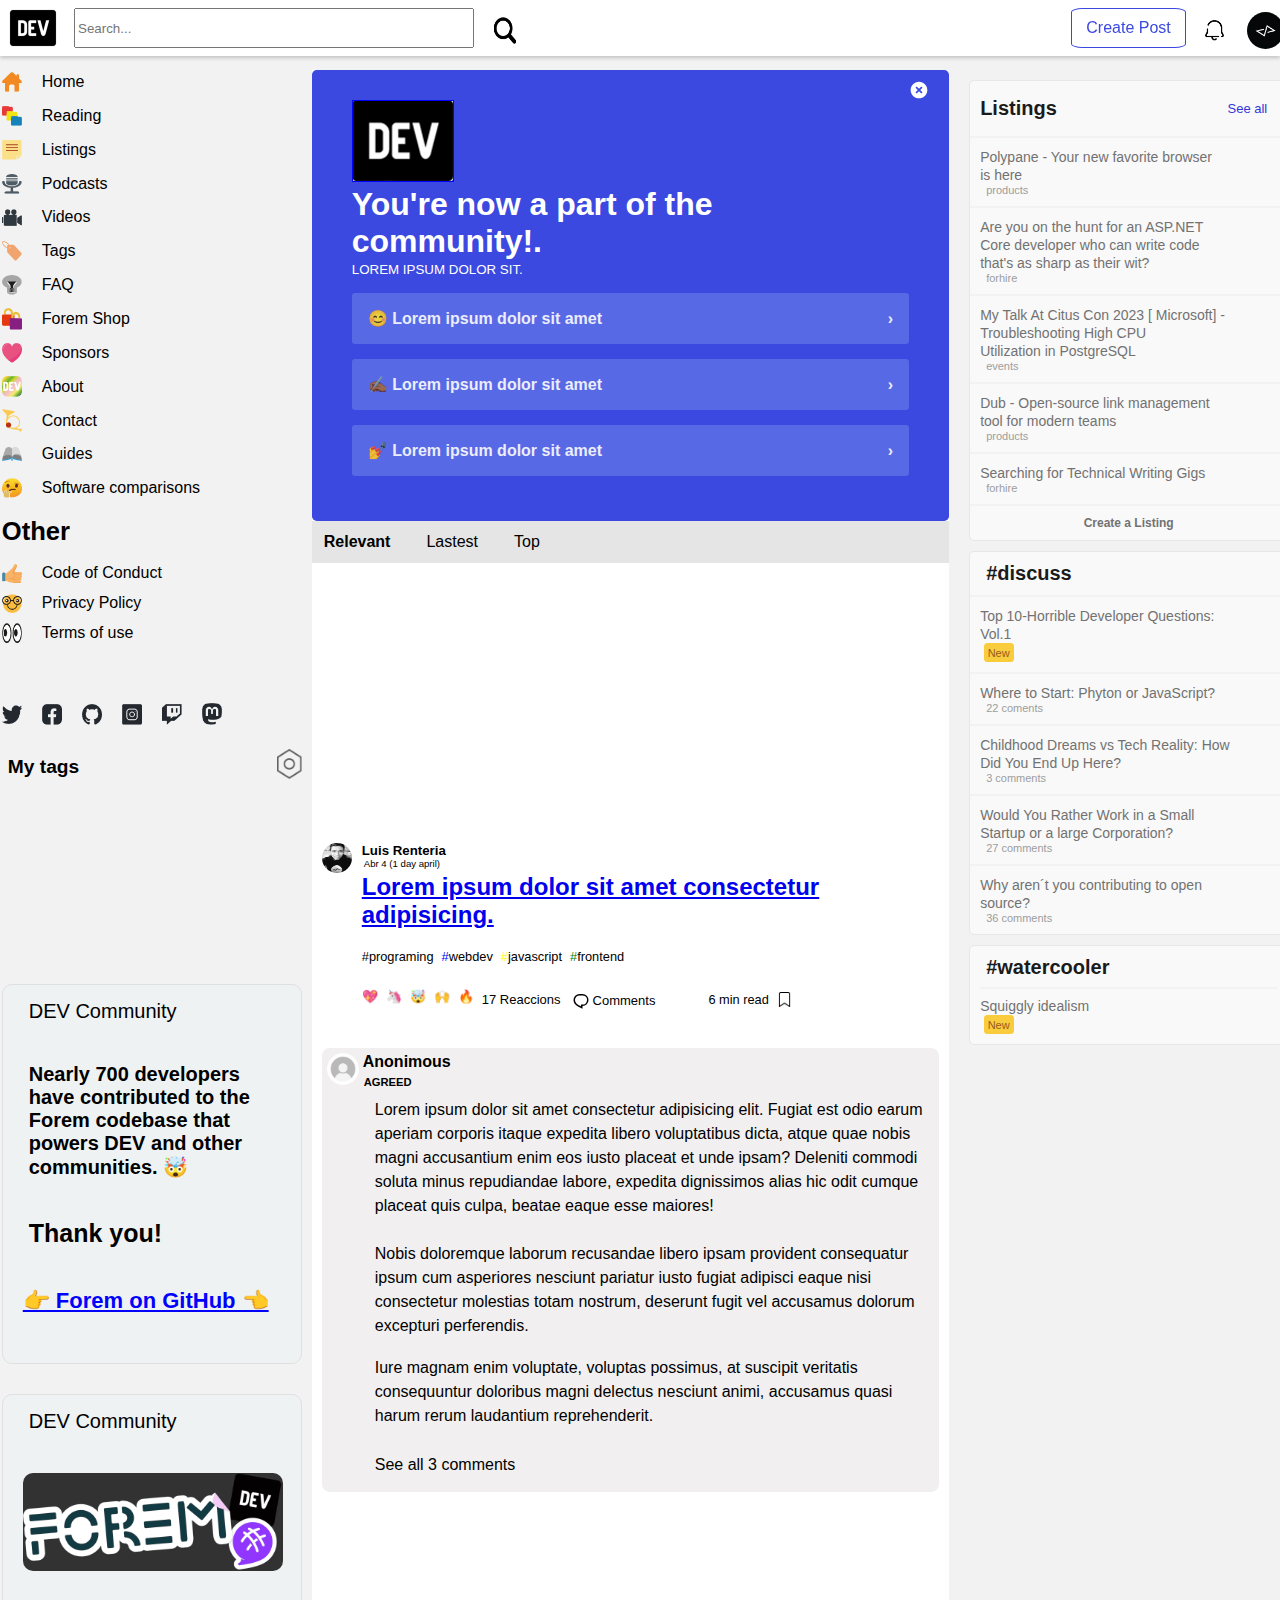
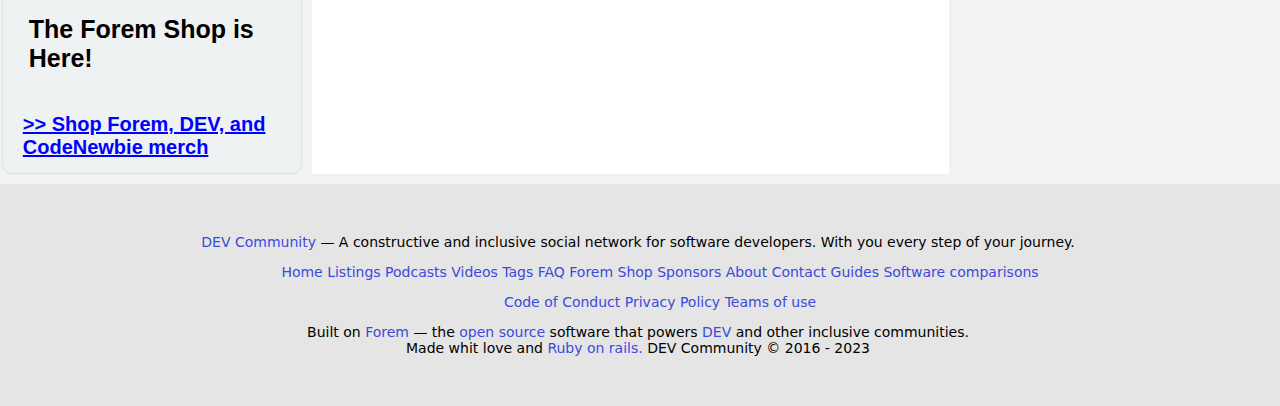
==== commit 593ec13f: "primeramentedios" ====
--- a/index.html
+++ b/index.html
@@ -1,5 +1,6 @@
 <!DOCTYPE html>
 <html lang="en">
+
 <head>
     <meta charset="UTF-8">
     <meta http-equiv="X-UA-Compatible" content="IE=edge">
@@ -7,40 +8,70 @@
     <title>Dev To_Home</title>
     <link rel="stylesheet" href="SASS/styles.css">
 </head>
+
 <body>
     <header>
         <nav>
-            <div class="padre">
-              <div class="hijo_imagendev">
-                <img src="imagenes_header\logodv.png" class="DEV">
-              </div>
-              <div class="hijo_buscador">
-                <form>
-                  <input type="search" placeholder="Search...">
-                </form>
-              </div>
-              <div class="hijo_lupita">
+            <div class="container0">
+                <div class="containerburger">
+                    <button class="hamburger">
+                        <span class="hamburger__line"></span>
+                        <span class="hamburger__line"></span>
+                        <span class="hamburger__line"></span>
+                    </button>
+                </div>
+
+                <div class="container0__imgdev0">
+                    <img src="imagenes_header\logodv.png" class="DEV">
+                </div>
+
+
+            </div>
+
+            <div class="container1">
+                <div class="container1__imgdev">
+                    <img src="imagenes_header\logodv.png" class="DEV">
+                </div>
+                <div class="container1__search">
+                    <form>
+                        <input type="search" placeholder="Search...">
+                    </form>
+                </div>
+                <div class="container1__lupa">
+                    <a href=""><img src="imagenes_header\lupa.png"></a>
+                </div>
+            </div>
+
+            <div class="container2">
+                <div class="container2__create">
+                    <a href="">Create Post</a>
+                </div>
+                <div class="container2__notify">
+                    <a href=""><img src="imagenes_header\notifylogo.png"></a>
+                </div>
+                <div class="container2__userimg">
+                    <a href=""><img src="imagenes_header\kodemia.png"></a>
+                </div>
+            </div>
+        
+        <div class="container3">
+            <div class="container3__lupa">
                 <a href=""><img src="imagenes_header\lupa.png"></a>
-              </div>
-            </div>
-            <div class="madre">
-              <div class="create">
-                <a href="">Create Post</a>
-              </div>
-              <div class="notificacion">
+            </div>
+            <div class="container3__notify">
                 <a href=""><img src="imagenes_header\notifylogo.png"></a>
-              </div>
-              <div class="imgusuario">
+            </div>
+            <div class="container3__userimg">
                 <a href=""><img src="imagenes_header\kodemia.png"></a>
-              </div>
-            </div>
-          </nav>
+            </div>
+        </div>
+        </nav>
     </header>
-<section class="section">
-    <nav class="section__navlateral">
-        <p class="title_responsive">DEV Community</p>
+    <section class="section">
+        <nav class="section__navlateral">
+            <p class="title_responsive">DEV Community</p>
             <div class="section__navlateral_section1">
-                <a><img src="/img_navlateral/home.png"alt="">Home</a>
+                <a><img src="/img_navlateral/home.png" alt="">Home</a>
                 <a><img src="/img_navlateral/list.png" alt="">Reading</a>
                 <a><img src="/img_navlateral/listing.png" alt="">Listings</a>
                 <a><img src="/img_navlateral/podcasts.png" alt="">Podcasts</a>
@@ -56,27 +87,28 @@
             </div>
             <h1 class="other">Other</h1>
             <div class="section__navlateral_section2">
-                <a><img src="/img_navlateral/conduct.png"alt="">Code of Conduct</a>
-                <a><img src="/img_navlateral/policy.png"alt="">Privacy Policy</a>
-                <a><img src="/img_navlateral/terms.png"alt="">Terms of use</a>
+                <a><img src="/img_navlateral/conduct.png" alt="">Code of Conduct</a>
+                <a><img src="/img_navlateral/policy.png" alt="">Privacy Policy</a>
+                <a><img src="/img_navlateral/terms.png" alt="">Terms of use</a>
             </div>
             <div class="section__navlateral_networks">
-                <a><img src="/img_navlateral/twi.png"alt=""></a>
-                <a><img src="/img_navlateral/face.png"alt=""></a>
-                <a><img src="/img_navlateral/git.png"alt=""></a>
-                <a><img src="/img_navlateral/gram.png"alt=""></a>
-                <a><img src="/img_navlateral/twich.png"alt=""></a>
-                <a><img src="/img_navlateral/masto.png"alt=""></a>
+                <a><img src="/img_navlateral/twi.png" alt=""></a>
+                <a><img src="/img_navlateral/face.png" alt=""></a>
+                <a><img src="/img_navlateral/git.png" alt=""></a>
+                <a><img src="/img_navlateral/gram.png" alt=""></a>
+                <a><img src="/img_navlateral/twich.png" alt=""></a>
+                <a><img src="/img_navlateral/masto.png" alt=""></a>
             </div>
             <div class="section__navlateral_tag">
                 <p>My tags</p>
                 <a><img src="/img_navlateral/polig.png" alt=""></a>
             </div>
             <div class="section__navlateral_sponsor_title1">
-                    <p>DEV Community</p>
-                    <p>Nearly 700 developers have contributed to the Forem codebase that powers DEV and other communities. 🤯</p>
-                    <p>Thank you!</p>
-                    <a>👉 Forem on GitHub 👈</a>
+                <p>DEV Community</p>
+                <p>Nearly 700 developers have contributed to the Forem codebase that powers DEV and other communities.
+                    🤯</p>
+                <p>Thank you!</p>
+                <a>👉 Forem on GitHub 👈</a>
             </div>
             <div class="section__navlateral_sponsor_title2">
                 <p>DEV Community</p>
@@ -84,219 +116,244 @@
                 <p>The Forem Shop is Here!</p>
                 <a>>> Shop Forem, DEV, and CodeNewbie merch</a>
             </div>
-    </nav>
-    <main class="section__main">
-        <article class="section__main__contenedor">
-            <article class="section__main__contenedor__title">
-                <div class="section__main__contenedor__title__svg">
-                    
-                    <svg xmlns="http://www.w3.org/2000/svg" width="24" height="24" viewBox="0 0 24 24"><path d="M12,2C6.486,2,2,6.486,2,12s4.486,10,10,10s10-4.486,10-10S17.514,2,12,2z M16.207,14.793l-1.414,1.414L12,13.414 l-2.793,2.793l-1.414-1.414L10.586,12L7.793,9.207l1.414-1.414L12,10.586l2.793-2.793l1.414,1.414L13.414,12L16.207,14.793z"/></svg>
-                </div>
-                <img src="img/dev.png" alt="">
-                <h1>
-                   You're now a part of the community!.
-                </h1>
-                <small>Lorem ipsum dolor sit.</small>
-                <div class="section__main__contenedor_a">
-                    <a href="#">😊 Lorem ipsum dolor sit amet <p>›</p></a>
-                    <a href="#">✍🏾 Lorem ipsum dolor sit amet <p>›</p></a>
-                    <a href="#">💅 Lorem ipsum dolor sit amet <p>›</p></a>
-                </div>
-            </article>   
-        </article>
-        <article class="section__main__articles">
-            <p>Relevant</p>
-            <p> Lastest</p>
-            <p>Top</p>
-        </article>
-        <article class="section__main__img-content">
-
-        </article>
-        <article class="section__main__radius">
-            <img src="img/luis.jpg" alt="Foto redondeada">
-            <div>
-                
-                <h5> Luis Renteria</h5>
-                <p> Abr 4 (1 day april)</p>
-            </div>
-        </article>
-        <article class="section__main__enlaces">
-            
-            <h2>Lorem ipsum dolor sit amet consectetur adipisicing.</h2>
-            <div>
-                <a href="#"><span>#</span>programing</a>
-                <a href="#"><span>#</span>webdev</a>
-                <a href="#"><span>#</span>javascript</a>
-                <a href="#"><span>#</span>frontend</a>
-            </div>
-            <div class="section__main__enlaces__icons">
-               <div>
-
-                   <p>💖</p>
-                    <p>🦄</p>
-                    <p>🤯</p>
-                    <p>🙌</p>
-                    <p>🔥</p>
-                    <p>17 Reaccions</p>
-                    <p class="section__main__enlaces__icons__comments"><svg xmlns="http://www.w3.org/2000/svg" width="24" height="24" role="img" aria-labelledby="ac3qw4s3op4ympa46x4kc2gzffvrsqob" class="crayons-icon"><title id="ac3qw4s3op4ympa46x4kc2gzffvrsqob">Comments</title><path d="M10.5 5h3a6 6 0 110 12v2.625c-3.75-1.5-9-3.75-9-8.625a6 6 0 016-6zM12 15.5h1.5a4.501 4.501 0 001.722-8.657A4.5 4.5 0 0013.5 6.5h-3A4.5 4.5 0 006 11c0 2.707 1.846 4.475 6 6.36V15.5z"></path></svg>Comments</p>
-               </div> 
-                <div class="section__main__enlaces__icons__img">
-
-                    <p>6 min read</p>
-                    <img class="" src="img/etiqueta.png" alt="Etiqueta">
-                </div>
-            </div>
-        </article>
-        <article class="section__main__enlaces__publicacion">
-            <article class="section__main__enlaces__publicacion__redonde">
-                <img src="img/avatar.jpg" alt="Foto redondeada">
-                <div>            
-                    <h5> Anonimous</h5>
-                    <h6> AGREED</h6>
-                </div>
-            </article>
-            <article class="section__main__enlaces__publicacion__comentario">
-
-                <p>
-                    Lorem ipsum dolor sit amet consectetur adipisicing elit. Fugiat est odio earum aperiam corporis itaque expedita libero voluptatibus dicta, atque quae nobis magni accusantium enim eos iusto placeat et unde ipsam? Deleniti commodi soluta minus repudiandae labore, expedita dignissimos alias hic odit cumque placeat quis culpa, beatae eaque esse maiores! <p> &nbsp;&nbsp;&nbsp;&nbsp;
-    
-                </p>
-    
-                <p>
-                    
-                    Nobis doloremque laborum recusandae libero ipsam provident consequatur ipsum cum asperiores nesciunt pariatur iusto fugiat adipisci eaque nisi consectetur molestias totam nostrum, deserunt fugit vel accusamus dolorum excepturi perferendis. </p>&nbsp;&nbsp;&nbsp;&nbsp;
-                
-                <p>
-                    Iure magnam enim voluptate, voluptas possimus, at suscipit veritatis consequuntur doloribus magni delectus nesciunt animi, accusamus quasi harum rerum laudantium reprehenderit. 
-                </p>
-                <p>See all 3 comments</p>
-            </article>
-        </article>
-    </main>
-    <aside class="section__aside">
-        <section class="section__aside--container">
-            <div class="section__aside--divh">
-                <a href="#" class="section__aside--ah">Listings</a> 
-                <a href="#" class="section__aside--ph">See all</a>
-            </div>
-            <hr>
-      
-            <div class="section__aside--divg">
-                <a href="#" class="section__aside--a">Polypane - Your new favorite browser <br />is here</a>
-                <p class="section__aside--p">products</p>
-            </div>
-            <hr> 
-                 
-            <div class="section__aside--divg">
-                <a href="#" class="section__aside--a">Are you on the hunt for an ASP.NET <br />Core developer who can write code <br />that's as sharp as their wit?</a>
-                <p class="section__aside--p">forhire</p>
-            </div>
-            <hr>
-            
-            <div class="section__aside--divg">
-                <a href="#" class="section__aside--a">My Talk At Citus Con 2023 [ Microsoft] - Troubleshooting High CPU <br />Utilization in PostgreSQL</a>
-                <p class="section__aside--p">events</p>
-            </div>
-            <hr>
-                  
-            <div class="section__aside--divg">
-                <a href="#" class="section__aside--a">Dub - Open-source link management <br />tool for modern teams</a>
-                <p class="section__aside--p">products</p>
-            </div>
-            <hr>
-        
-            <div class="section__aside--divg">
-                <a href="#" class="section__aside--a">Searching for Technical Writing Gigs</a>
-                <p class="section__aside--p">forhire</p>
-            </div>
-            <hr>
-                 
-                  
-            <div class="section__aside--divg">
-                <a class="section__aside--af">Create a Listing</a>
-            </div>
-        </section>      
-            
-      
-      
-        <section class="section__aside--container">
-            <div class="section__aside--divg">
-              <p class="section__aside__divf--p">#discuss</p> 
-            </div>
-             <hr>
-    
-            <div class="section__aside--divg">
-              <a href="#" class="section__aside--a">Top 10-Horrible Developer Questions: <br />Vol.1</a>
-              <p class="new">New</p>
-            </div>
-             <hr> 
-             
-            <div class="section__aside--divg">
-              <a href="#" class="section__aside--a">Where to Start: Phyton or JavaScript?</a>
-              <p class="section__aside--p">22 coments</p>
-            </div>
-            <hr>
-        
-            <div class="section__aside--divg">
-              <a href="#" class="section__aside--a">Childhood Dreams vs Tech Reality: How <br>Did You End Up Here?</a>
-              <p class="section__aside--p">3 comments</p>
-            </div>
-            <hr>
-              
-            <div class="section__aside--divg">
-                <a href="#" class="section__aside--a">Would You Rather Work in a Small <br>Startup or a large Corporation?</a>
-                <p class="section__aside--p">27 comments</p>
-            </div>
-            <hr>
-    
-            <div class="section__aside--divg">
-               <a href="#" class="section__aside--a">Why aren´t you contributing to open <br>source?</a>
-               <p class="section__aside--p">36 comments</p>
-            </div>
-              
-        </section>
-    
-          <section class="section__aside--container">
-            <div class="section__aside--divg">
-                <p class="section__aside__divf--p">#watercooler</p>
-                <hr>
-                <a href="#" class="section__aside--a">Squiggly idealism</a>
-                <p class="new">New</p>
-            </div>
-               
-    </aside>   
-
-
-        
-    </aside>
-</section>
-<footer>
-    <div class="Listas">
-        <p><a href="">DEV Community</a> — A constructive and inclusive social network for software developers. With you
-          every step of your journey. </p>
-        <ul>
-          <li><a href="">Home</a></li>
-          <li><a href="">Listings</a></li>
-          <li><a href="">Podcasts</a></li>
-          <li><a href="">Videos</a></li>
-          <li><a href="">Tags</a></li>
-          <li><a href="">FAQ</a></li>
-          <li><a href="">Forem Shop</a></li>
-          <li><a href="">Sponsors</a></li>
-          <li><a href="">About</a></li>
-          <li><a href="">Contact</a></li>
-          <li><a href="">Guides</a></li>
-          <li><a href="">Software comparisons</a></li>
-        </ul>
-        <ul>
-          <li><a href="">Code of Conduct</a></li>
-          <li><a href="">Privacy Policy</a></li>
-          <li><a href="">Teams of use</a></li>
-        </ul>
-        <p>Built on <a href="">Forem</a> — the <a href=""> open source</a> software that powers <a href="">DEV</a> and
-          other inclusive communities.</p>
-        <p>Made whit love and <a href=""> Ruby on rails.</a> DEV Community © 2016 - 2023</p>
-      </div>
-</footer>
+        </nav>
+        <main class="section__main">
+            <article class="section__main__contenedor">
+                <article class="section__main__contenedor__title">
+                    <div class="section__main__contenedor__title__svg">
+
+                        <svg xmlns="http://www.w3.org/2000/svg" width="24" height="24" viewBox="0 0 24 24">
+                            <path
+                                d="M12,2C6.486,2,2,6.486,2,12s4.486,10,10,10s10-4.486,10-10S17.514,2,12,2z M16.207,14.793l-1.414,1.414L12,13.414 l-2.793,2.793l-1.414-1.414L10.586,12L7.793,9.207l1.414-1.414L12,10.586l2.793-2.793l1.414,1.414L13.414,12L16.207,14.793z" />
+                        </svg>
+                    </div>
+                    <img src="img/dev.png" alt="">
+                    <h1>
+                        You're now a part of the community!.
+                    </h1>
+                    <small>Lorem ipsum dolor sit.</small>
+                    <div class="section__main__contenedor_a">
+                        <a href="#">😊 Lorem ipsum dolor sit amet <p>›</p></a>
+                        <a href="#">✍🏾 Lorem ipsum dolor sit amet <p>›</p></a>
+                        <a href="#">💅 Lorem ipsum dolor sit amet <p>›</p></a>
+                    </div>
+                </article>
+            </article>
+            <article class="section__main__articles">
+                <p>Relevant</p>
+                <p> Lastest</p>
+                <p>Top</p>
+            </article>
+            <article class="section__main__img-content">
+
+            </article>
+            <article class="section__main__radius">
+                <img src="img/luis.jpg" alt="Foto redondeada">
+                <div>
+
+                    <h5> Luis Renteria</h5>
+                    <p> Abr 4 (1 day april)</p>
+                </div>
+            </article>
+            <article class="section__main__enlaces">
+
+                <h2><a href="article.html">Lorem ipsum dolor sit amet consectetur adipisicing.</a></h2>
+                <div>
+                    <a href="#"><span>#</span>programing</a>
+                    <a href="#"><span>#</span>webdev</a>
+                    <a href="#"><span>#</span>javascript</a>
+                    <a href="#"><span>#</span>frontend</a>
+                </div>
+                <div class="section__main__enlaces__icons">
+                    <div>
+
+                        <p>💖</p>
+                        <p>🦄</p>
+                        <p>🤯</p>
+                        <p>🙌</p>
+                        <p>🔥</p>
+                        <p>17 Reaccions</p>
+                        <p class="section__main__enlaces__icons__comments"><svg xmlns="http://www.w3.org/2000/svg"
+                                width="24" height="24" role="img" aria-labelledby="ac3qw4s3op4ympa46x4kc2gzffvrsqob"
+                                class="crayons-icon">
+                                <title id="ac3qw4s3op4ympa46x4kc2gzffvrsqob">Comments</title>
+                                <path
+                                    d="M10.5 5h3a6 6 0 110 12v2.625c-3.75-1.5-9-3.75-9-8.625a6 6 0 016-6zM12 15.5h1.5a4.501 4.501 0 001.722-8.657A4.5 4.5 0 0013.5 6.5h-3A4.5 4.5 0 006 11c0 2.707 1.846 4.475 6 6.36V15.5z">
+                                </path>
+                            </svg>Comments</p>
+                    </div>
+                    <div class="section__main__enlaces__icons__img">
+
+                        <p>6 min read</p>
+                        <img class="" src="img/etiqueta.png" alt="Etiqueta">
+                    </div>
+                </div>
+            </article>
+            <article class="section__main__enlaces__publicacion">
+                <article class="section__main__enlaces__publicacion__redonde">
+                    <img src="img/avatar.jpg" alt="Foto redondeada">
+                    <div>
+                        <h5> Anonimous</h5>
+                        <h6> AGREED</h6>
+                    </div>
+                </article>
+                <article class="section__main__enlaces__publicacion__comentario">
+
+                    <p>
+                        Lorem ipsum dolor sit amet consectetur adipisicing elit. Fugiat est odio earum aperiam corporis
+                        itaque expedita libero voluptatibus dicta, atque quae nobis magni accusantium enim eos iusto
+                        placeat et unde ipsam? Deleniti commodi soluta minus repudiandae labore, expedita dignissimos
+                        alias hic odit cumque placeat quis culpa, beatae eaque esse maiores!
+                    <p> &nbsp;&nbsp;&nbsp;&nbsp;
+
+                    </p>
+
+                    <p>
+
+                        Nobis doloremque laborum recusandae libero ipsam provident consequatur ipsum cum asperiores
+                        nesciunt pariatur iusto fugiat adipisci eaque nisi consectetur molestias totam nostrum, deserunt
+                        fugit vel accusamus dolorum excepturi perferendis. </p>&nbsp;&nbsp;&nbsp;&nbsp;
+
+                    <p>
+                        Iure magnam enim voluptate, voluptas possimus, at suscipit veritatis consequuntur doloribus
+                        magni delectus nesciunt animi, accusamus quasi harum rerum laudantium reprehenderit.
+                    </p>
+                    <p>See all 3 comments</p>
+                </article>
+            </article>
+        </main>
+        <aside class="section__aside">
+            <section class="section__aside--container">
+                <div class="section__aside--divh">
+                    <a href="#" class="section__aside--ah">Listings</a>
+                    <a href="#" class="section__aside--ph">See all</a>
+                </div>
+                <hr>
+
+                <div class="section__aside--divg">
+                    <a href="#" class="section__aside--a">Polypane - Your new favorite browser <br />is here</a>
+                    <p class="section__aside--p">products</p>
+                </div>
+                <hr>
+
+                <div class="section__aside--divg">
+                    <a href="#" class="section__aside--a">Are you on the hunt for an ASP.NET <br />Core developer who
+                        can write code <br />that's as sharp as their wit?</a>
+                    <p class="section__aside--p">forhire</p>
+                </div>
+                <hr>
+
+                <div class="section__aside--divg">
+                    <a href="#" class="section__aside--a">My Talk At Citus Con 2023 [ Microsoft] - Troubleshooting High
+                        CPU <br />Utilization in PostgreSQL</a>
+                    <p class="section__aside--p">events</p>
+                </div>
+                <hr>
+
+                <div class="section__aside--divg">
+                    <a href="#" class="section__aside--a">Dub - Open-source link management <br />tool for modern
+                        teams</a>
+                    <p class="section__aside--p">products</p>
+                </div>
+                <hr>
+
+                <div class="section__aside--divg">
+                    <a href="#" class="section__aside--a">Searching for Technical Writing Gigs</a>
+                    <p class="section__aside--p">forhire</p>
+                </div>
+                <hr>
+
+
+                <div class="section__aside--divg">
+                    <a class="section__aside--af">Create a Listing</a>
+                </div>
+            </section>
+
+
+
+            <section class="section__aside--container">
+                <div class="section__aside--divg">
+                    <p class="section__aside__divf--p">#discuss</p>
+                </div>
+                <hr>
+
+                <div class="section__aside--divg">
+                    <a href="#" class="section__aside--a">Top 10-Horrible Developer Questions: <br />Vol.1</a>
+                    <p class="new">New</p>
+                </div>
+                <hr>
+
+                <div class="section__aside--divg">
+                    <a href="#" class="section__aside--a">Where to Start: Phyton or JavaScript?</a>
+                    <p class="section__aside--p">22 coments</p>
+                </div>
+                <hr>
+
+                <div class="section__aside--divg">
+                    <a href="#" class="section__aside--a">Childhood Dreams vs Tech Reality: How <br>Did You End Up
+                        Here?</a>
+                    <p class="section__aside--p">3 comments</p>
+                </div>
+                <hr>
+
+                <div class="section__aside--divg">
+                    <a href="#" class="section__aside--a">Would You Rather Work in a Small <br>Startup or a large
+                        Corporation?</a>
+                    <p class="section__aside--p">27 comments</p>
+                </div>
+                <hr>
+
+                <div class="section__aside--divg">
+                    <a href="#" class="section__aside--a">Why aren´t you contributing to open <br>source?</a>
+                    <p class="section__aside--p">36 comments</p>
+                </div>
+
+            </section>
+
+            <section class="section__aside--container">
+                <div class="section__aside--divg">
+                    <p class="section__aside__divf--p">#watercooler</p>
+                    <hr>
+                    <a href="#" class="section__aside--a">Squiggly idealism</a>
+                    <p class="new">New</p>
+                </div>
+
+        </aside>
+
+
+
+        </aside>
+    </section>
+    <footer>
+        <div class="Listas">
+            <p><a href="">DEV Community</a> — A constructive and inclusive social network for software developers. With
+                you
+                every step of your journey. </p>
+            <ul>
+                <li><a href="">Home</a></li>
+                <li><a href="">Listings</a></li>
+                <li><a href="">Podcasts</a></li>
+                <li><a href="">Videos</a></li>
+                <li><a href="">Tags</a></li>
+                <li><a href="">FAQ</a></li>
+                <li><a href="">Forem Shop</a></li>
+                <li><a href="">Sponsors</a></li>
+                <li><a href="">About</a></li>
+                <li><a href="">Contact</a></li>
+                <li><a href="">Guides</a></li>
+                <li><a href="">Software comparisons</a></li>
+            </ul>
+            <ul>
+                <li><a href="">Code of Conduct</a></li>
+                <li><a href="">Privacy Policy</a></li>
+                <li><a href="">Teams of use</a></li>
+            </ul>
+            <p>Built on <a href="">Forem</a> — the <a href=""> open source</a> software that powers <a href="">DEV</a>
+                and
+                other inclusive communities.</p>
+            <p>Made whit love and <a href=""> Ruby on rails.</a> DEV Community © 2016 - 2023</p>
+        </div>
+    </footer>
 </body>
+
 </html>--- a/SASS/styles.css
+++ b/SASS/styles.css
@@ -18,93 +18,6 @@
   flex-direction: column;
 }
 
-header {
-  display: flex;
-  background-color: white;
-  height: 56px;
-  padding-left: 60px;
-  padding-right: 60px;
-  padding: 8px;
-}
-header nav {
-  display: flex;
-  position: fixed;
-  flex-direction: row;
-  justify-content: space-between;
-  width: 100%;
-}
-header nav .padre {
-  display: flex;
-  flex-direction: row;
-}
-header nav .hijo_imagendev img {
-  height: 40px;
-  width: 50px;
-}
-header nav .hijo_buscador form {
-  padding: 0px 16px;
-}
-header nav .hijo_buscador form input {
-  height: 40px;
-  width: 400px;
-}
-header nav .hijo_lupita a img {
-  height: 40px;
-  padding-top: 5px;
-  width: 30px;
-}
-header nav .hijo_lupita a img:hover {
-  background-color: rgb(230, 230, 250);
-}
-header .madre {
-  display: flex;
-  flex-direction: row;
-  justify-content: space-between;
-}
-header .madre .create {
-  border-radius: 10%;
-  border: 1px solid rgb(59, 73, 223);
-  height: 40px;
-  padding-top: 10px;
-  text-align: center;
-  width: 115px;
-}
-header .madre .create:hover {
-  background-color: rgb(59, 73, 223);
-}
-header .madre .create a {
-  color: rgb(59, 73, 223);
-  text-decoration: none;
-}
-header .madre .create a:hover {
-  background-color: rgb(59, 73, 223);
-  color: white;
-  text-decoration: underline;
-}
-header .madre .notificacion {
-  padding-left: 16px;
-  padding-top: 10px;
-}
-header .madre .notificacion img {
-  height: 25px;
-  width: 25px;
-}
-header .madre .notificacion img:hover {
-  background-color: rgb(230, 230, 250);
-}
-header .imgusuario {
-  padding-left: 16px;
-}
-header .imgusuario a img {
-  border-radius: 50%;
-  height: 45px;
-  padding: 4px;
-  width: 45px;
-}
-header .imgusuario a img:hover {
-  background-color: rgb(230, 230, 250);
-}
-
 .section {
   display: flex;
   flex-wrap: wrap;
@@ -112,17 +25,43 @@
   flex-grow: 1;
   margin: 10px auto;
   max-width: 100%;
+  margin-top: 70px;
+}
+
+.section__main {
+  background-color: white;
+  flex-basis: 45%;
+  flex-grow: 1;
+  margin-left: 10px;
+  margin-right: 10px;
+  width: 500px;
+}
+
+.section__aside {
+  background-color: transparent;
+  flex-basis: 25%;
+}
+
+.section__aside2 {
+  flex: 1 1 30%;
+  max-width: 350px;
+}
+
+.section__navlateral {
+  display: flex;
+  flex-basis: 15%;
+  flex-direction: column;
+}
+
+.section__navlateral2 {
+  display: flex;
+  flex-basis: 5%;
+  flex-direction: column;
 }
 
 /*section Diego*/
 .title_responsive {
   display: none;
-}
-
-.section__navlateral {
-  display: flex;
-  flex-basis: 15%;
-  flex-direction: column;
 }
 
 .section__navlateral_section1 {
@@ -141,7 +80,7 @@
 }
 
 .section__navlateral_section1 img {
-  width: 30px;
+  width: 20px;
 }
 
 .section__navlateral_section1 a:hover {
@@ -166,7 +105,7 @@
 }
 
 .section__navlateral_section2 img {
-  width: 30px;
+  width: 20px;
 }
 
 .section__navlateral_section2 a {
@@ -198,17 +137,21 @@
 }
 
 .section__navlateral_networks img {
-  padding-right: 15px;
-  width: 50px;
+  padding-right: 20px;
+  width: 40px;
 }
 
 .section__navlateral_tag {
   align-items: center;
   display: flex;
   font-family: Arial, Helvetica, sans-serif;
-  font-size: 1.6rem;
+  font-size: 1.2rem;
   font-weight: bold;
   justify-content: space-between;
+  margin-top: 20px;
+}
+.section__navlateral_tag img {
+  width: 25px;
 }
 
 .section__navlateral_tag a:hover {
@@ -307,26 +250,6 @@
 }
 
 /*finish Diego*/
-.section__main {
-  background-color: white;
-  flex-basis: 40%;
-  flex-grow: 1;
-  margin-left: 10px;
-  margin-right: 10px;
-  width: 500px;
-}
-
-.section__aside {
-  background-color: white;
-  flex-basis: 30%;
-}
-
-footer {
-  background-color: #e5e5e5;
-  margin: 0px;
-  padding: 50px;
-}
-
 /*responsive Diego*/
 @media (max-width: 767px) {
   .section__navlateral {
@@ -461,7 +384,7 @@
 }
 
 .section__main__img-content {
-  background-image: url("https://placeimg.com/600/250/people");
+  background-image: url("https://placeimg.com/700/250/people");
   background-repeat: no-repeat;
   border-radius: 0.5rem 0.5rem 0 0;
   min-height: 280px;
@@ -620,7 +543,7 @@
   border: 1px solid rgb(231, 231, 231);
   margin-bottom: 10px;
   margin: 10px;
-  width: 260px;
+  width: 100%;
 }
 
 .section__aside--divh {
@@ -723,17 +646,12 @@
   text-decoration: none;
 }
 
-@media screen and (max-width: 768px) {
+@media screen and (max-width: 980px) {
   .section__aside {
     display: none;
   }
 }
 /******* FIN ASIDE 2******/
-.section__aside {
-  flex: 1 1 30%;
-  max-width: 350px;
-}
-
 .section__aside__card1 {
   background: linear-gradient(black 0 30px, #fafafa 30px 100%);
   border-radius: 8px;
@@ -928,7 +846,7 @@
   max-width: 100%;
   padding: 15px 15px 25px 15px;
   position: sticky;
-  top: 30px;
+  top: 70px;
 }
 
 .section__aside__card3__top {
@@ -1080,15 +998,541 @@
 }
 
 @media screen and (max-width: 1020px) {
-  .section__aside {
+  .section__aside2 {
     flex-basis: 90%;
     max-width: 918px;
   }
 }
 @media screen and (max-width: 768px) {
-  .section__aside {
+  .section__aside2 {
     flex-basis: 100%;
     max-width: 768px;
+  }
+}
+.section__main21 {
+  flex-basis: 55%;
+  flex-grow: 1;
+  margin-bottom: 10px;
+  margin-left: 10px;
+  margin-right: 10px;
+  padding: 0px;
+  width: 500px;
+}
+.section__main21 .section__main__article {
+  background-color: white;
+  border-radius: 7px;
+  border: solid 1px #dedede;
+  overflow: hidden;
+}
+.section__main21 .section__main__article .section__main__article__topImage {
+  width: 100%;
+}
+.section__main21 .section__main__article .section__main__article__content {
+  color: rgb(23, 23, 23);
+}
+.section__main21 .section__main__article .section__main__article__content .author {
+  display: inline-flex;
+  padding: 10px 30px;
+}
+.section__main21 .section__main__article .section__main__article__content .author img {
+  border-radius: 50%;
+  height: 40px;
+  width: 40px;
+}
+.section__main21 .section__main__article .section__main__article__content .author div {
+  margin: auto 15px;
+}
+.section__main21 .section__main__article .section__main__article__content .author div a {
+  color: #717171;
+  font-weight: bold;
+  text-decoration: none;
+}
+.section__main21 .section__main__article .section__main__article__content .author div a:hover {
+  color: blue;
+}
+.section__main21 .section__main__article .section__main__article__content .author div p {
+  font-size: 0.8rem;
+  margin: 0;
+}
+.section__main21 .section__main__article .section__main__article__content .reactions {
+  padding: 10px 30px;
+  margin-top: 15px;
+}
+.section__main21 .section__main__article .section__main__article__content .reactions span {
+  margin-right: 20px;
+}
+.section__main21 .section__main__article .section__main__article__content .title {
+  padding: 10px 30px;
+}
+.section__main21 .section__main__article .section__main__article__content .title h2 {
+  color: black;
+}
+.section__main21 .section__main__article .section__main__article__content .title .tags a {
+  color: #717171;
+  margin-right: 10px;
+  padding: 5px 10px;
+  text-decoration: none;
+}
+.section__main21 .section__main__article .section__main__article__content .title .tags a:nth-of-type(1):hover {
+  background-color: lightgreen;
+  border-radius: 4px;
+  border: solid 1px green;
+}
+.section__main21 .section__main__article .section__main__article__content .title .tags a:nth-of-type(1) span {
+  color: green;
+}
+.section__main21 .section__main__article .section__main__article__content .title .tags a:nth-of-type(2):hover {
+  background-color: lightyellow;
+  border-radius: 4px;
+  border: solid 1px yellow;
+}
+.section__main21 .section__main__article .section__main__article__content .title .tags a:nth-of-type(2) span {
+  color: yellow;
+}
+.section__main21 .section__main__article .section__main__article__content .title .tags a:nth-of-type(3):hover {
+  background-color: lightcoral;
+  border-radius: 4px;
+  border: solid 1px red;
+}
+.section__main21 .section__main__article .section__main__article__content .title .tags a:nth-of-type(3) span {
+  color: red;
+}
+.section__main21 .section__main__article .section__main__article__content .title .tags a:nth-of-type(4):hover {
+  background-color: lightblue;
+  border-radius: 4px;
+  border: solid 1px blue;
+}
+.section__main21 .section__main__article .section__main__article__content .title .tags a:nth-of-type(4) span {
+  color: blue;
+}
+.section__main21 .section__main__article .section__main__article__content .title .text {
+  margin-top: 20px;
+}
+.section__main21 .section__main__article .section__main__article__content .title .text img {
+  left: 50%;
+  margin-bottom: 15px;
+  position: relative;
+  transform: translate(-50%);
+  width: 80%;
+}
+.section__main21 .section__main__article .section__main__article__content .title .text .backgrounded_text {
+  background-color: lightgray;
+  font-family: "Courier New";
+}
+.section__main21 .section__main__article .section__main__article__content .title .text .code_box {
+  background: black;
+  border-radius: 7px;
+  color: white;
+  font-size: 0.8rem;
+  padding: 0 20px;
+}
+.section__main21 .section__main__article .section__main__article__content .title .text .first_parragraph {
+  display: inline-flex;
+}
+.section__main21 .section__main__article .section__main__article__content .title .text .first_parragraph .border {
+  border-right: solid 4px lightgray;
+  margin-right: 20px;
+}
+.section__main21 .section__main__article .section__main__article__content .comments {
+  border-top: solid 1px #dedede;
+  padding: 10px 30px;
+}
+.section__main21 .section__main__article .section__main__article__content .comments .comments__head {
+  display: flex;
+  justify-content: space-between;
+}
+.section__main21 .section__main__article .section__main__article__content .comments .comments__head .comments__head__title {
+  display: flex;
+}
+.section__main21 .section__main__article .section__main__article__content .comments .comments__head .comments__head__title img {
+  height: 10px;
+  width: 10px;
+}
+.section__main21 .section__main__article .section__main__article__content .comments .comments__head .comments__head__title .b1 {
+  border: none;
+  background: none;
+  cursor: pointer;
+  margin: 0 10px;
+  padding: 0;
+}
+.section__main21 .section__main__article .section__main__article__content .comments .comments__head .comments__subscribe {
+  display: flex;
+  flex-direction: column;
+  justify-content: center;
+}
+.section__main21 .section__main__article .section__main__article__content .comments .comments__head .comments__subscribe .b2 {
+  background: none;
+  border: solid 2px #dedede;
+  border-radius: 5px;
+  cursor: pointer;
+  padding: 5px 15px;
+}
+.section__main21 .section__main__article .section__main__article__content .comments .comments__head .comments__subscribe .b2:hover {
+  background-color: #dedede;
+}
+.section__main21 .section__main__article .section__main__article__content .comments .comments__input {
+  display: flex;
+  gap: 20px;
+}
+.section__main21 .section__main__article .section__main__article__content .comments .comments__input img {
+  border: solid 1px #717171;
+  border-radius: 50%;
+  height: 40px;
+  top: 0px;
+  width: 40px;
+}
+.section__main21 .section__main__article .section__main__article__content .comments .comments__input textarea {
+  border-radius: 7px;
+  width: 100%;
+}
+.section__main21 .section__main__article .section__main__article__content .comments .comments__comment {
+  display: flex;
+  margin: 20px 0;
+}
+.section__main21 .section__main__article .section__main__article__content .comments .comments__comment .comments__comment__profile {
+  display: flex;
+  flex-direction: column;
+  padding-top: 15px;
+}
+.section__main21 .section__main__article .section__main__article__content .comments .comments__comment .comments__comment__profile .b3 {
+  border: none;
+  background: none;
+  cursor: pointer;
+  padding: 0;
+}
+.section__main21 .section__main__article .section__main__article__content .comments .comments__comment .comments__comment__profile .b3 img {
+  border: solid 1px #717171;
+  border-radius: 50%;
+  height: 40px;
+  width: 40px;
+}
+.section__main21 .section__main__article .section__main__article__content .comments .comments__comment .comments__comment__profile .b4 {
+  border: none;
+  background: none;
+  cursor: pointer;
+  margin: 0 10px;
+  padding: 0;
+}
+.section__main21 .section__main__article .section__main__article__content .comments .comments__comment .comments__comment__profile .b4 img {
+  height: 10px;
+  width: 10px;
+}
+.section__main21 .section__main__article .section__main__article__content .comments .comments__comment .comments__comment_text {
+  margin-left: 20px;
+  width: 100%;
+}
+.section__main21 .section__main__article .section__main__article__content .comments .comments__comment .comments__comment_text .comments__comment_text__box {
+  border: solid 1px #dedede;
+  border-radius: 5px;
+  padding: 0 20px;
+}
+.section__main21 .section__main__article .section__main__article__content .comments .comments__comment .comments__comment_text .comments__comment_text__box .comments__comment_text__head {
+  display: flex;
+  justify-content: space-between;
+  margin-top: 5px;
+}
+.section__main21 .section__main__article .section__main__article__content .comments .comments__comment .comments__comment_text .comments__comment_text__box .comments__comment_text__head .author {
+  display: flex;
+  gap: 15px;
+  padding: 0;
+}
+.section__main21 .section__main__article .section__main__article__content .comments .comments__comment .comments__comment_text .comments__comment_text__box .comments__comment_text__head .author .b5 {
+  background: none;
+  border: none;
+  cursor: pointer;
+  margin: 0;
+  padding: 0px 5px;
+}
+.section__main21 .section__main__article .section__main__article__content .comments .comments__comment .comments__comment_text .comments__comment_text__box .comments__comment_text__head .author .b5:hover {
+  background-color: #dedede;
+}
+.section__main21 .section__main__article .section__main__article__content .comments .comments__comment .comments__comment_text .comments__comment_text__box .comments__comment_text__head .author p {
+  color: #dedede;
+}
+.section__main21 .section__main__article .section__main__article__content .comments .comments__comment .comments__comment_text .comments__comment_text__box .comments__comment_text__head .author .b6 {
+  background: none;
+  border: none;
+  color: #dedede;
+  cursor: pointer;
+  margin: 0;
+  padding: 0;
+}
+.section__main21 .section__main__article .section__main__article__content .comments .comments__comment .comments__comment_text .comments__comment_text__box .comments__comment_text__head .b7 {
+  background: none;
+  border: none;
+  color: #717171;
+  cursor: pointer;
+  font-size: 1.5rem;
+}
+.section__main21 .section__main__article .section__main__article__content .comments .comments__comment .comments__comment_text .comments__comment_text__box .comments__comment_text__head .b7:hover {
+  background-color: #e5e5e5;
+}
+.section__main21 .section__main__article .section__main__article__content .comments .comments__comment .comments__comment_text .comments__comment_text__box p {
+  margin: 10px 0;
+}
+.section__main21 .section__main__article .section__main__article__content .comments .comments__comment .comments__comment_text .comment__reactions {
+  color: #717171;
+  display: flex;
+  gap: 25px;
+  margin-top: 3px;
+  padding-left: 30px;
+}
+.section__main21 .section__main__article .section__main__article__content .comments .comments__comment .comments__comment_text .comment__reactions button {
+  background: none;
+  border: none;
+  cursor: pointer;
+  margin: 0;
+  padding: 0 10px;
+}
+.section__main21 .section__main__article .section__main__article__content .comments .comments__comment .comments__comment_text .comment__reactions button:hover {
+  background-color: #dedede;
+  border-radius: 4px;
+}
+.section__main21 .section__main__article .section__main__article__content .comments .comments__comment .comments__comment_text .comment__reactions button img {
+  width: 13px;
+}
+.section__main21 .section__main__article .section__main__article__content .subsection__footer {
+  display: flex;
+  gap: 20px;
+  justify-content: center;
+}
+.section__main21 .section__main__article .section__main__article__content .subsection__footer button {
+  background: none;
+  border: none;
+  color: #717171;
+  cursor: pointer;
+}
+.section__main21 .advertisement {
+  background-color: white;
+  border-radius: 7px;
+  border: solid 1px #dedede;
+  color: black;
+  margin-top: 10px;
+  padding: 10px 30px;
+}
+.section__main21 .advertisement .advertisement__header {
+  color: #717171;
+  display: flex;
+  font-size: 0.8rem;
+  justify-content: space-between;
+}
+.section__main21 .advertisement .advertisement__header button {
+  background: none;
+  border: none;
+  cursor: pointer;
+  font-size: 1.5rem;
+}
+.section__main21 .advertisement .advertisement__header button:hover {
+  background-color: #e5e5e5;
+}
+.section__main21 .advertisement img {
+  width: 100%;
+}
+.section__main21 .advertisement p {
+  padding: 0;
+  margin: 0;
+}
+.section__main21 .otherArticles {
+  background-color: white;
+  border-radius: 7px;
+  border: solid 1px #dedede;
+  color: black;
+  margin-top: 10px;
+  padding: 10px 30px;
+}
+.section__main21 .otherArticles .otherArticles__article {
+  display: flex;
+  gap: 20px;
+  margin-bottom: 15px;
+}
+.section__main21 .otherArticles .otherArticles__article img {
+  border: solid 1px #717171;
+  border-radius: 50%;
+  height: 60px;
+  width: 60px;
+}
+.section__main21 .otherArticles .otherArticles__article a {
+  flex-grow: 1;
+  margin: auto 0;
+  padding: 10px;
+  text-decoration: none;
+}
+.section__main21 .otherArticles .otherArticles__article a h4 {
+  color: black;
+  margin: 0;
+}
+.section__main21 .otherArticles .otherArticles__article a p {
+  color: #717171;
+  margin: 0;
+}
+.section__main21 .otherArticles .otherArticles__article a:hover p {
+  color: blue;
+}
+.section__main21 .otherArticles .otherArticles__article a:hover h4 {
+  color: blue;
+}
+
+header {
+  background-color: white;
+  box-shadow: 0px 2px 4px rgba(0, 0, 0, 0.2);
+  display: flex;
+  height: 56px;
+  padding-left: 60px;
+  padding-right: 60px;
+  padding: 8px;
+  position: fixed;
+  width: 100%;
+}
+header nav {
+  display: flex;
+  flex-direction: row;
+  justify-content: space-between;
+  position: fixed;
+  width: 100%;
+}
+header nav .container0 .hamburger {
+  background: transparent;
+  border: 0;
+  display: flex;
+  flex-direction: column;
+  justify-content: space-between;
+  height: 35px;
+  padding-top: 10px;
+  padding-bottom: 10px;
+  width: 35px;
+  margin-top: 0;
+  margin-right: 15px;
+}
+header nav .container0 .hamburger .hamburger__line {
+  background-color: black;
+  height: 2px;
+  width: 100%;
+}
+header nav .container0 .container0__imgdev0 img {
+  height: 40px;
+  width: 50px;
+}
+header nav .container1 {
+  display: flex;
+  flex-direction: row;
+}
+header nav .container1 .container1__imgdev img {
+  height: 40px;
+  width: 50px;
+}
+header nav .container1 .container1__search {
+  padding: 0px 16px;
+}
+header nav .container1 .container1__search input {
+  height: 40px;
+  width: 400px;
+  margin: 0;
+}
+header nav .container1 .container1__lupa a img {
+  height: 40px;
+  padding-top: 5px;
+  width: 30px;
+}
+header nav .container1 .container1__lupa a img:hover {
+  background-color: rgb(230, 230, 250);
+}
+header nav .container2 {
+  display: flex;
+  flex-direction: row;
+}
+header nav .container2 .container2__create {
+  border-radius: 10%;
+  border: 1px solid rgb(59, 73, 223);
+  height: 40px;
+  padding-top: 10px;
+  text-align: center;
+  width: 115px;
+}
+header nav .container2 .container2__create:hover {
+  background-color: rgb(59, 73, 223);
+}
+header nav .container2 .container2__create a {
+  color: rgb(59, 73, 223);
+  text-decoration: none;
+}
+header nav .container2 .container2__create a:hover {
+  background-color: rgb(59, 73, 223);
+  color: white;
+  text-decoration: underline;
+}
+header nav .container2 .container2__notify {
+  padding-left: 16px;
+  padding-top: 10px;
+}
+header nav .container2 .container2__notify img {
+  height: 25px;
+  width: 25px;
+}
+header nav .container2 .container2__notify img:hover {
+  background-color: rgb(230, 230, 250);
+}
+header nav .container2 .container2__userimg {
+  padding-left: 16px;
+}
+header nav .container2 .container2__userimg a img {
+  border-radius: 50%;
+  height: 45px;
+  padding: 4px;
+  width: 45px;
+}
+header nav .container2 .container2__userimg a img:hover {
+  background-color: rgb(230, 230, 250);
+}
+header nav .container3 {
+  display: flex;
+  flex-direction: row;
+}
+header nav .container3 .container3__lupa a img {
+  height: 40px;
+  padding-top: 5px;
+  width: 30px;
+}
+header nav .container3 .container3__lupa a img:hover {
+  background-color: rgb(230, 230, 250);
+}
+header nav .container3 .container3__notify {
+  padding-left: 10px;
+  padding-top: 10px;
+}
+header nav .container3 .container3__notify img {
+  height: 25px;
+  width: 25px;
+}
+header nav .container3 .container3__notify img:hover {
+  background-color: rgb(230, 230, 250);
+}
+header nav .container3 .container3__userimg a img {
+  border-radius: 50%;
+  height: 45px;
+  padding: 4px;
+  width: 45px;
+}
+header nav .container3 .container3__userimg a img:hover {
+  background-color: rgb(230, 230, 250);
+}
+
+@media (min-width: 769px) {
+  header nav .container0 {
+    display: none;
+  }
+  header nav .container3 {
+    display: none;
+  }
+}
+@media (max-width: 768px) {
+  header nav .container1 {
+    display: none;
+  }
+  header nav .container0 {
+    display: flex;
+  }
+  header nav .container2 {
+    display: none;
   }
 }
 footer {
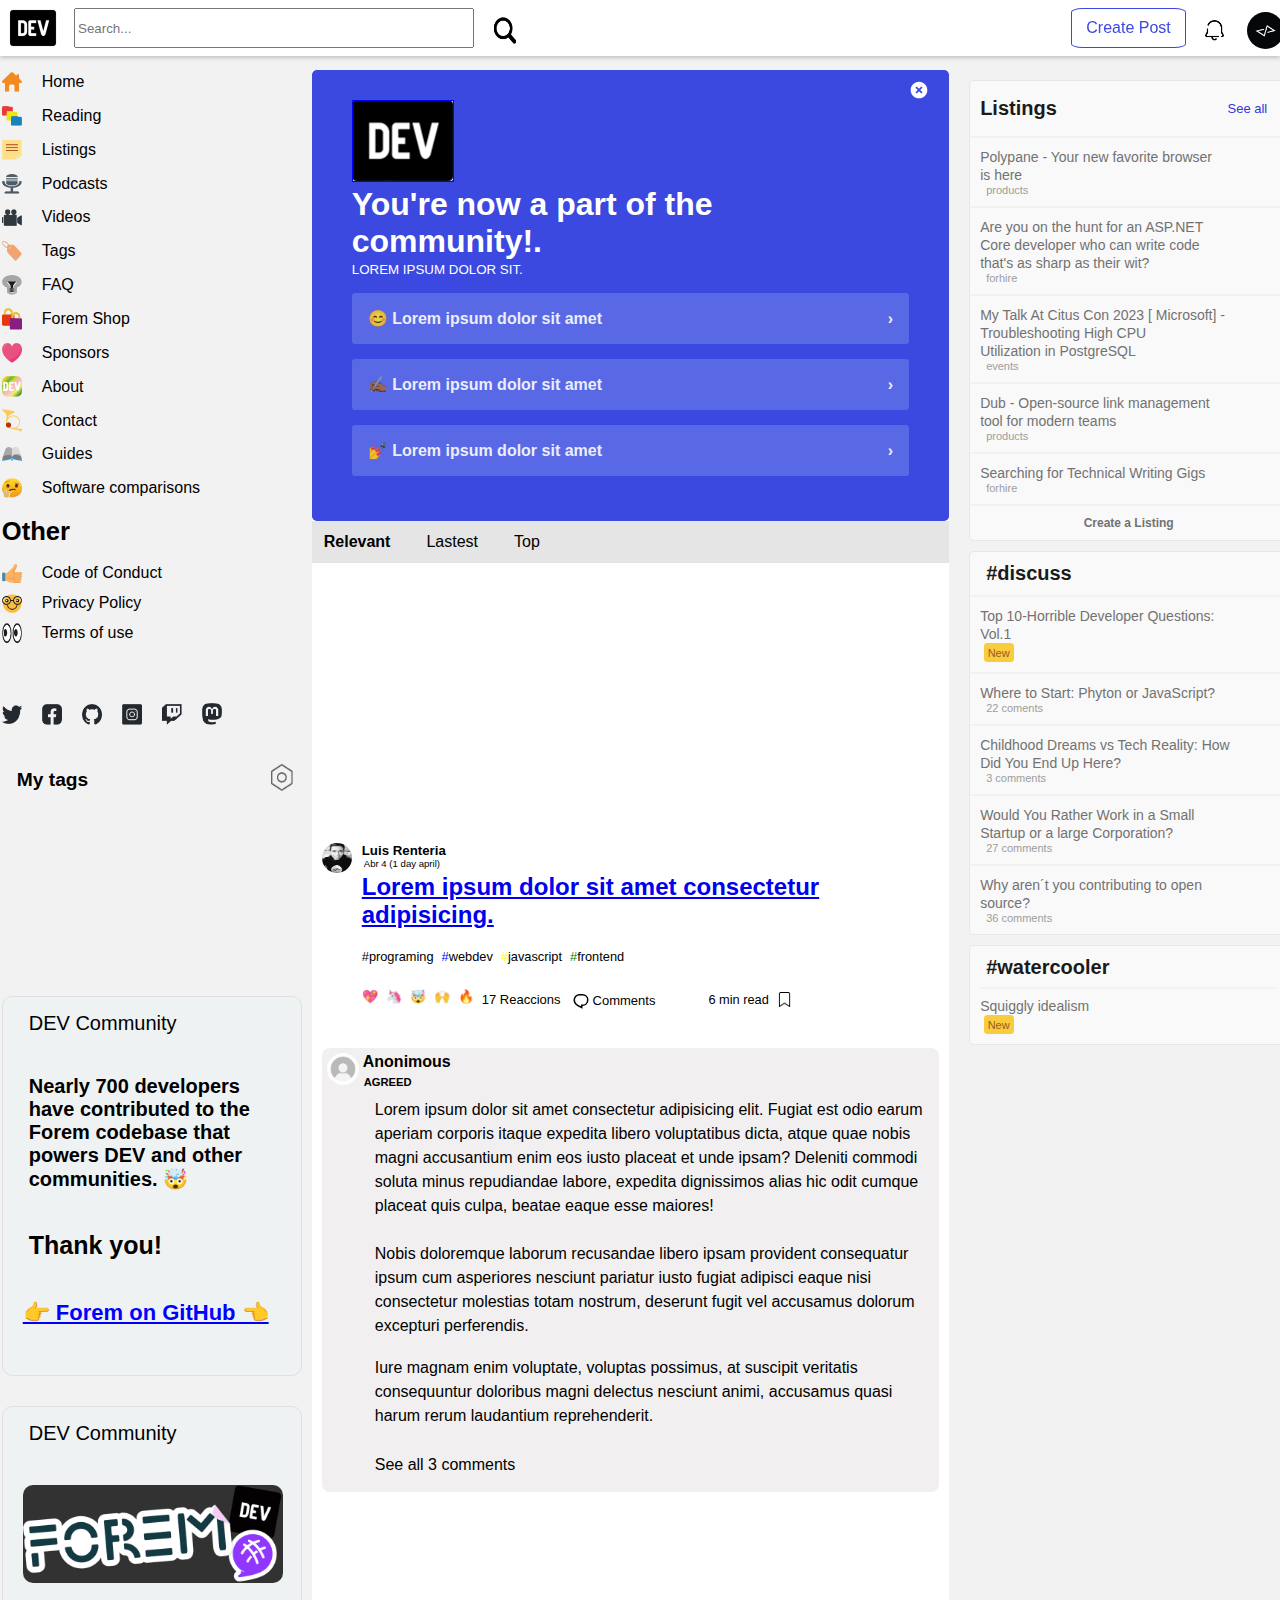
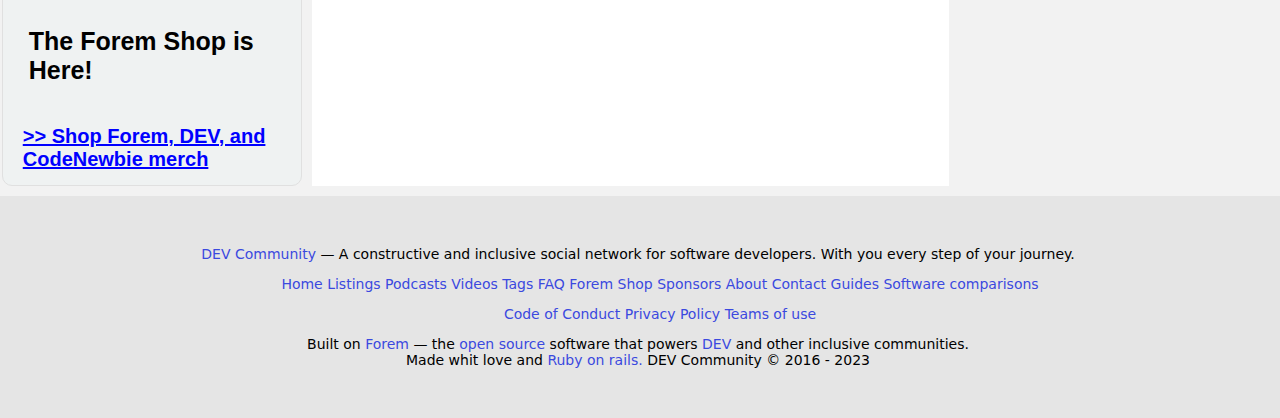
==== commit 7188818b: "se agragaron cambios responsive" ====
--- a/index.html
+++ b/index.html
@@ -1,6 +1,5 @@
 <!DOCTYPE html>
 <html lang="en">
-
 <head>
     <meta charset="UTF-8">
     <meta http-equiv="X-UA-Compatible" content="IE=edge">
@@ -8,70 +7,72 @@
     <title>Dev To_Home</title>
     <link rel="stylesheet" href="SASS/styles.css">
 </head>
-
 <body>
-    <header>
-        <nav>
-            <div class="container0">
-                <div class="containerburger">
-                    <button class="hamburger">
-                        <span class="hamburger__line"></span>
-                        <span class="hamburger__line"></span>
-                        <span class="hamburger__line"></span>
-                    </button>
-                </div>
-
-                <div class="container0__imgdev0">
-                    <img src="imagenes_header\logodv.png" class="DEV">
-                </div>
-
-
-            </div>
-
-            <div class="container1">
-                <div class="container1__imgdev">
-                    <img src="imagenes_header\logodv.png" class="DEV">
-                </div>
-                <div class="container1__search">
-                    <form>
-                        <input type="search" placeholder="Search...">
-                    </form>
-                </div>
-                <div class="container1__lupa">
+    
+        <header>
+            <nav>
+                <div class="container0">
+                    <div class="containerburger">
+                        <input type="checkbox" id="check">
+                        <button class="hamburger">
+                            <span class="hamburger__line"></span>
+                            <span class="hamburger__line"></span>
+                            <span class="hamburger__line"></span>
+                        </button>
+                    </div>
+    
+                    <div class="container0__imgdev0">
+                        <img src="imagenes_header\logodv.png" class="DEV">
+                    </div>
+    
+    
+                </div>
+    
+                <div class="container1">
+                    <div class="container1__imgdev">
+                        <img src="imagenes_header\logodv.png" class="DEV">
+                    </div>
+                    <div class="container1__search">
+                        <form>
+                            <input type="search" placeholder="Search...">
+                        </form>
+                    </div>
+                    <div class="container1__lupa">
+                        <a href=""><img src="imagenes_header\lupa.png"></a>
+                    </div>
+                </div>
+    
+                <div class="container2">
+                    <div class="container2__create">
+                        <a href="">Create Post</a>
+                    </div>
+                    <div class="container2__notify">
+                        <a href=""><img src="imagenes_header\notifylogo.png"></a>
+                    </div>
+                    <div class="container2__userimg">
+                        <a href=""><img src="imagenes_header\kodemia.png"></a>
+                    </div>
+                </div>
+            
+            <div class="container3">
+                <div class="container3__lupa">
                     <a href=""><img src="imagenes_header\lupa.png"></a>
                 </div>
-            </div>
-
-            <div class="container2">
-                <div class="container2__create">
-                    <a href="">Create Post</a>
-                </div>
-                <div class="container2__notify">
+                <div class="container3__notify">
                     <a href=""><img src="imagenes_header\notifylogo.png"></a>
                 </div>
-                <div class="container2__userimg">
+                <div class="container3__userimg">
                     <a href=""><img src="imagenes_header\kodemia.png"></a>
                 </div>
             </div>
-        
-        <div class="container3">
-            <div class="container3__lupa">
-                <a href=""><img src="imagenes_header\lupa.png"></a>
-            </div>
-            <div class="container3__notify">
-                <a href=""><img src="imagenes_header\notifylogo.png"></a>
-            </div>
-            <div class="container3__userimg">
-                <a href=""><img src="imagenes_header\kodemia.png"></a>
-            </div>
-        </div>
-        </nav>
+            </nav>
+          
     </header>
-    <section class="section">
-        <nav class="section__navlateral">
-            <p class="title_responsive">DEV Community</p>
+<section class="section">
+    <nav class="section__navlateral">
+        <p class="title_responsive">DEV Community</p>
             <div class="section__navlateral_section1">
-                <a><img src="/img_navlateral/home.png" alt="">Home</a>
+                <a><img src="/img_navlateral/home.png"alt="">Home</a>
                 <a><img src="/img_navlateral/list.png" alt="">Reading</a>
                 <a><img src="/img_navlateral/listing.png" alt="">Listings</a>
                 <a><img src="/img_navlateral/podcasts.png" alt="">Podcasts</a>
@@ -87,28 +88,27 @@
             </div>
             <h1 class="other">Other</h1>
             <div class="section__navlateral_section2">
-                <a><img src="/img_navlateral/conduct.png" alt="">Code of Conduct</a>
-                <a><img src="/img_navlateral/policy.png" alt="">Privacy Policy</a>
-                <a><img src="/img_navlateral/terms.png" alt="">Terms of use</a>
+                <a><img src="/img_navlateral/conduct.png"alt="">Code of Conduct</a>
+                <a><img src="/img_navlateral/policy.png"alt="">Privacy Policy</a>
+                <a><img src="/img_navlateral/terms.png"alt="">Terms of use</a>
             </div>
             <div class="section__navlateral_networks">
-                <a><img src="/img_navlateral/twi.png" alt=""></a>
-                <a><img src="/img_navlateral/face.png" alt=""></a>
-                <a><img src="/img_navlateral/git.png" alt=""></a>
-                <a><img src="/img_navlateral/gram.png" alt=""></a>
-                <a><img src="/img_navlateral/twich.png" alt=""></a>
-                <a><img src="/img_navlateral/masto.png" alt=""></a>
+                <a><img src="/img_navlateral/twi.png"alt=""></a>
+                <a><img src="/img_navlateral/face.png"alt=""></a>
+                <a><img src="/img_navlateral/git.png"alt=""></a>
+                <a><img src="/img_navlateral/gram.png"alt=""></a>
+                <a><img src="/img_navlateral/twich.png"alt=""></a>
+                <a><img src="/img_navlateral/masto.png"alt=""></a>
             </div>
             <div class="section__navlateral_tag">
                 <p>My tags</p>
                 <a><img src="/img_navlateral/polig.png" alt=""></a>
             </div>
             <div class="section__navlateral_sponsor_title1">
-                <p>DEV Community</p>
-                <p>Nearly 700 developers have contributed to the Forem codebase that powers DEV and other communities.
-                    🤯</p>
-                <p>Thank you!</p>
-                <a>👉 Forem on GitHub 👈</a>
+                    <p>DEV Community</p>
+                    <p>Nearly 700 developers have contributed to the Forem codebase that powers DEV and other communities. 🤯</p>
+                    <p>Thank you!</p>
+                    <a>👉 Forem on GitHub 👈</a>
             </div>
             <div class="section__navlateral_sponsor_title2">
                 <p>DEV Community</p>
@@ -116,244 +116,219 @@
                 <p>The Forem Shop is Here!</p>
                 <a>>> Shop Forem, DEV, and CodeNewbie merch</a>
             </div>
-        </nav>
-        <main class="section__main">
-            <article class="section__main__contenedor">
-                <article class="section__main__contenedor__title">
-                    <div class="section__main__contenedor__title__svg">
-
-                        <svg xmlns="http://www.w3.org/2000/svg" width="24" height="24" viewBox="0 0 24 24">
-                            <path
-                                d="M12,2C6.486,2,2,6.486,2,12s4.486,10,10,10s10-4.486,10-10S17.514,2,12,2z M16.207,14.793l-1.414,1.414L12,13.414 l-2.793,2.793l-1.414-1.414L10.586,12L7.793,9.207l1.414-1.414L12,10.586l2.793-2.793l1.414,1.414L13.414,12L16.207,14.793z" />
-                        </svg>
-                    </div>
-                    <img src="img/dev.png" alt="">
-                    <h1>
-                        You're now a part of the community!.
-                    </h1>
-                    <small>Lorem ipsum dolor sit.</small>
-                    <div class="section__main__contenedor_a">
-                        <a href="#">😊 Lorem ipsum dolor sit amet <p>›</p></a>
-                        <a href="#">✍🏾 Lorem ipsum dolor sit amet <p>›</p></a>
-                        <a href="#">💅 Lorem ipsum dolor sit amet <p>›</p></a>
-                    </div>
-                </article>
+    </nav>
+    <main class="section__main">
+        <article class="section__main__contenedor">
+            <article class="section__main__contenedor__title">
+                <div class="section__main__contenedor__title__svg">
+                    
+                    <svg xmlns="http://www.w3.org/2000/svg" width="24" height="24" viewBox="0 0 24 24"><path d="M12,2C6.486,2,2,6.486,2,12s4.486,10,10,10s10-4.486,10-10S17.514,2,12,2z M16.207,14.793l-1.414,1.414L12,13.414 l-2.793,2.793l-1.414-1.414L10.586,12L7.793,9.207l1.414-1.414L12,10.586l2.793-2.793l1.414,1.414L13.414,12L16.207,14.793z"/></svg>
+                </div>
+                <img src="img/dev.png" alt="">
+                <h1>
+                   You're now a part of the community!.
+                </h1>
+                <small>Lorem ipsum dolor sit.</small>
+                <div class="section__main__contenedor_a">
+                    <a href="#">😊 Lorem ipsum dolor sit amet <p>›</p></a>
+                    <a href="#">✍🏾 Lorem ipsum dolor sit amet <p>›</p></a>
+                    <a href="#">💅 Lorem ipsum dolor sit amet <p>›</p></a>
+                </div>
+            </article>   
+        </article>
+        <article class="section__main__articles">
+            <p>Relevant</p>
+            <p> Lastest</p>
+            <p>Top</p>
+        </article>
+        <article class="section__main__img-content">
+
+        </article>
+        <article class="section__main__radius">
+            <img src="img/luis.jpg" alt="Foto redondeada">
+            <div>
+                
+                <h5> Luis Renteria</h5>
+                <p> Abr 4 (1 day april)</p>
+            </div>
+        </article>
+        <article class="section__main__enlaces">
+            
+            <h2><a href="article.html">Lorem ipsum dolor sit amet consectetur adipisicing.</a></h2>
+            <div>
+                <a href="#"><span>#</span>programing</a>
+                <a href="#"><span>#</span>webdev</a>
+                <a href="#"><span>#</span>javascript</a>
+                <a href="#"><span>#</span>frontend</a>
+            </div>
+            <div class="section__main__enlaces__icons">
+               <div>
+
+                   <p>💖</p>
+                    <p>🦄</p>
+                    <p>🤯</p>
+                    <p>🙌</p>
+                    <p>🔥</p>
+                    <p>17 Reaccions</p>
+                    <p class="section__main__enlaces__icons__comments"><svg xmlns="http://www.w3.org/2000/svg" width="24" height="24" role="img" aria-labelledby="ac3qw4s3op4ympa46x4kc2gzffvrsqob" class="crayons-icon"><title id="ac3qw4s3op4ympa46x4kc2gzffvrsqob">Comments</title><path d="M10.5 5h3a6 6 0 110 12v2.625c-3.75-1.5-9-3.75-9-8.625a6 6 0 016-6zM12 15.5h1.5a4.501 4.501 0 001.722-8.657A4.5 4.5 0 0013.5 6.5h-3A4.5 4.5 0 006 11c0 2.707 1.846 4.475 6 6.36V15.5z"></path></svg>Comments</p>
+               </div> 
+                <div class="section__main__enlaces__icons__img">
+
+                    <p>6 min read</p>
+                    <img class="" src="img/etiqueta.png" alt="Etiqueta">
+                </div>
+            </div>
+        </article>
+        <article class="section__main__enlaces__publicacion">
+            <article class="section__main__enlaces__publicacion__redonde">
+                <img src="img/avatar.jpg" alt="Foto redondeada">
+                <div>            
+                    <h5> Anonimous</h5>
+                    <h6> AGREED</h6>
+                </div>
             </article>
-            <article class="section__main__articles">
-                <p>Relevant</p>
-                <p> Lastest</p>
-                <p>Top</p>
+            <article class="section__main__enlaces__publicacion__comentario">
+
+                <p>
+                    Lorem ipsum dolor sit amet consectetur adipisicing elit. Fugiat est odio earum aperiam corporis itaque expedita libero voluptatibus dicta, atque quae nobis magni accusantium enim eos iusto placeat et unde ipsam? Deleniti commodi soluta minus repudiandae labore, expedita dignissimos alias hic odit cumque placeat quis culpa, beatae eaque esse maiores! <p> &nbsp;&nbsp;&nbsp;&nbsp;
+    
+                </p>
+    
+                <p>
+                    
+                    Nobis doloremque laborum recusandae libero ipsam provident consequatur ipsum cum asperiores nesciunt pariatur iusto fugiat adipisci eaque nisi consectetur molestias totam nostrum, deserunt fugit vel accusamus dolorum excepturi perferendis. </p>&nbsp;&nbsp;&nbsp;&nbsp;
+                
+                <p>
+                    Iure magnam enim voluptate, voluptas possimus, at suscipit veritatis consequuntur doloribus magni delectus nesciunt animi, accusamus quasi harum rerum laudantium reprehenderit. 
+                </p>
+                <p>See all 3 comments</p>
             </article>
-            <article class="section__main__img-content">
-
-            </article>
-            <article class="section__main__radius">
-                <img src="img/luis.jpg" alt="Foto redondeada">
-                <div>
-
-                    <h5> Luis Renteria</h5>
-                    <p> Abr 4 (1 day april)</p>
-                </div>
-            </article>
-            <article class="section__main__enlaces">
-
-                <h2><a href="article.html">Lorem ipsum dolor sit amet consectetur adipisicing.</a></h2>
-                <div>
-                    <a href="#"><span>#</span>programing</a>
-                    <a href="#"><span>#</span>webdev</a>
-                    <a href="#"><span>#</span>javascript</a>
-                    <a href="#"><span>#</span>frontend</a>
-                </div>
-                <div class="section__main__enlaces__icons">
-                    <div>
-
-                        <p>💖</p>
-                        <p>🦄</p>
-                        <p>🤯</p>
-                        <p>🙌</p>
-                        <p>🔥</p>
-                        <p>17 Reaccions</p>
-                        <p class="section__main__enlaces__icons__comments"><svg xmlns="http://www.w3.org/2000/svg"
-                                width="24" height="24" role="img" aria-labelledby="ac3qw4s3op4ympa46x4kc2gzffvrsqob"
-                                class="crayons-icon">
-                                <title id="ac3qw4s3op4ympa46x4kc2gzffvrsqob">Comments</title>
-                                <path
-                                    d="M10.5 5h3a6 6 0 110 12v2.625c-3.75-1.5-9-3.75-9-8.625a6 6 0 016-6zM12 15.5h1.5a4.501 4.501 0 001.722-8.657A4.5 4.5 0 0013.5 6.5h-3A4.5 4.5 0 006 11c0 2.707 1.846 4.475 6 6.36V15.5z">
-                                </path>
-                            </svg>Comments</p>
-                    </div>
-                    <div class="section__main__enlaces__icons__img">
-
-                        <p>6 min read</p>
-                        <img class="" src="img/etiqueta.png" alt="Etiqueta">
-                    </div>
-                </div>
-            </article>
-            <article class="section__main__enlaces__publicacion">
-                <article class="section__main__enlaces__publicacion__redonde">
-                    <img src="img/avatar.jpg" alt="Foto redondeada">
-                    <div>
-                        <h5> Anonimous</h5>
-                        <h6> AGREED</h6>
-                    </div>
-                </article>
-                <article class="section__main__enlaces__publicacion__comentario">
-
-                    <p>
-                        Lorem ipsum dolor sit amet consectetur adipisicing elit. Fugiat est odio earum aperiam corporis
-                        itaque expedita libero voluptatibus dicta, atque quae nobis magni accusantium enim eos iusto
-                        placeat et unde ipsam? Deleniti commodi soluta minus repudiandae labore, expedita dignissimos
-                        alias hic odit cumque placeat quis culpa, beatae eaque esse maiores!
-                    <p> &nbsp;&nbsp;&nbsp;&nbsp;
-
-                    </p>
-
-                    <p>
-
-                        Nobis doloremque laborum recusandae libero ipsam provident consequatur ipsum cum asperiores
-                        nesciunt pariatur iusto fugiat adipisci eaque nisi consectetur molestias totam nostrum, deserunt
-                        fugit vel accusamus dolorum excepturi perferendis. </p>&nbsp;&nbsp;&nbsp;&nbsp;
-
-                    <p>
-                        Iure magnam enim voluptate, voluptas possimus, at suscipit veritatis consequuntur doloribus
-                        magni delectus nesciunt animi, accusamus quasi harum rerum laudantium reprehenderit.
-                    </p>
-                    <p>See all 3 comments</p>
-                </article>
-            </article>
-        </main>
-        <aside class="section__aside">
-            <section class="section__aside--container">
-                <div class="section__aside--divh">
-                    <a href="#" class="section__aside--ah">Listings</a>
-                    <a href="#" class="section__aside--ph">See all</a>
-                </div>
+        </article>
+    </main>
+    <aside class="section__aside">
+        <section class="section__aside--container">
+            <div class="section__aside--divh">
+                <a href="#" class="section__aside--ah">Listings</a> 
+                <a href="#" class="section__aside--ph">See all</a>
+            </div>
+            <hr>
+      
+            <div class="section__aside--divg">
+                <a href="#" class="section__aside--a">Polypane - Your new favorite browser <br />is here</a>
+                <p class="section__aside--p">products</p>
+            </div>
+            <hr> 
+                 
+            <div class="section__aside--divg">
+                <a href="#" class="section__aside--a">Are you on the hunt for an ASP.NET <br />Core developer who can write code <br />that's as sharp as their wit?</a>
+                <p class="section__aside--p">forhire</p>
+            </div>
+            <hr>
+            
+            <div class="section__aside--divg">
+                <a href="#" class="section__aside--a">My Talk At Citus Con 2023 [ Microsoft] - Troubleshooting High CPU <br />Utilization in PostgreSQL</a>
+                <p class="section__aside--p">events</p>
+            </div>
+            <hr>
+                  
+            <div class="section__aside--divg">
+                <a href="#" class="section__aside--a">Dub - Open-source link management <br />tool for modern teams</a>
+                <p class="section__aside--p">products</p>
+            </div>
+            <hr>
+        
+            <div class="section__aside--divg">
+                <a href="#" class="section__aside--a">Searching for Technical Writing Gigs</a>
+                <p class="section__aside--p">forhire</p>
+            </div>
+            <hr>
+                 
+                  
+            <div class="section__aside--divg">
+                <a class="section__aside--af">Create a Listing</a>
+            </div>
+        </section>      
+            
+      
+      
+        <section class="section__aside--container">
+            <div class="section__aside--divg">
+              <p class="section__aside__divf--p">#discuss</p> 
+            </div>
+             <hr>
+    
+            <div class="section__aside--divg">
+              <a href="#" class="section__aside--a">Top 10-Horrible Developer Questions: <br />Vol.1</a>
+              <p class="new">New</p>
+            </div>
+             <hr> 
+             
+            <div class="section__aside--divg">
+              <a href="#" class="section__aside--a">Where to Start: Phyton or JavaScript?</a>
+              <p class="section__aside--p">22 coments</p>
+            </div>
+            <hr>
+        
+            <div class="section__aside--divg">
+              <a href="#" class="section__aside--a">Childhood Dreams vs Tech Reality: How <br>Did You End Up Here?</a>
+              <p class="section__aside--p">3 comments</p>
+            </div>
+            <hr>
+              
+            <div class="section__aside--divg">
+                <a href="#" class="section__aside--a">Would You Rather Work in a Small <br>Startup or a large Corporation?</a>
+                <p class="section__aside--p">27 comments</p>
+            </div>
+            <hr>
+    
+            <div class="section__aside--divg">
+               <a href="#" class="section__aside--a">Why aren´t you contributing to open <br>source?</a>
+               <p class="section__aside--p">36 comments</p>
+            </div>
+              
+        </section>
+    
+          <section class="section__aside--container">
+            <div class="section__aside--divg">
+                <p class="section__aside__divf--p">#watercooler</p>
                 <hr>
-
-                <div class="section__aside--divg">
-                    <a href="#" class="section__aside--a">Polypane - Your new favorite browser <br />is here</a>
-                    <p class="section__aside--p">products</p>
-                </div>
-                <hr>
-
-                <div class="section__aside--divg">
-                    <a href="#" class="section__aside--a">Are you on the hunt for an ASP.NET <br />Core developer who
-                        can write code <br />that's as sharp as their wit?</a>
-                    <p class="section__aside--p">forhire</p>
-                </div>
-                <hr>
-
-                <div class="section__aside--divg">
-                    <a href="#" class="section__aside--a">My Talk At Citus Con 2023 [ Microsoft] - Troubleshooting High
-                        CPU <br />Utilization in PostgreSQL</a>
-                    <p class="section__aside--p">events</p>
-                </div>
-                <hr>
-
-                <div class="section__aside--divg">
-                    <a href="#" class="section__aside--a">Dub - Open-source link management <br />tool for modern
-                        teams</a>
-                    <p class="section__aside--p">products</p>
-                </div>
-                <hr>
-
-                <div class="section__aside--divg">
-                    <a href="#" class="section__aside--a">Searching for Technical Writing Gigs</a>
-                    <p class="section__aside--p">forhire</p>
-                </div>
-                <hr>
-
-
-                <div class="section__aside--divg">
-                    <a class="section__aside--af">Create a Listing</a>
-                </div>
-            </section>
-
-
-
-            <section class="section__aside--container">
-                <div class="section__aside--divg">
-                    <p class="section__aside__divf--p">#discuss</p>
-                </div>
-                <hr>
-
-                <div class="section__aside--divg">
-                    <a href="#" class="section__aside--a">Top 10-Horrible Developer Questions: <br />Vol.1</a>
-                    <p class="new">New</p>
-                </div>
-                <hr>
-
-                <div class="section__aside--divg">
-                    <a href="#" class="section__aside--a">Where to Start: Phyton or JavaScript?</a>
-                    <p class="section__aside--p">22 coments</p>
-                </div>
-                <hr>
-
-                <div class="section__aside--divg">
-                    <a href="#" class="section__aside--a">Childhood Dreams vs Tech Reality: How <br>Did You End Up
-                        Here?</a>
-                    <p class="section__aside--p">3 comments</p>
-                </div>
-                <hr>
-
-                <div class="section__aside--divg">
-                    <a href="#" class="section__aside--a">Would You Rather Work in a Small <br>Startup or a large
-                        Corporation?</a>
-                    <p class="section__aside--p">27 comments</p>
-                </div>
-                <hr>
-
-                <div class="section__aside--divg">
-                    <a href="#" class="section__aside--a">Why aren´t you contributing to open <br>source?</a>
-                    <p class="section__aside--p">36 comments</p>
-                </div>
-
-            </section>
-
-            <section class="section__aside--container">
-                <div class="section__aside--divg">
-                    <p class="section__aside__divf--p">#watercooler</p>
-                    <hr>
-                    <a href="#" class="section__aside--a">Squiggly idealism</a>
-                    <p class="new">New</p>
-                </div>
-
-        </aside>
-
-
-
-        </aside>
-    </section>
-    <footer>
-        <div class="Listas">
-            <p><a href="">DEV Community</a> — A constructive and inclusive social network for software developers. With
-                you
-                every step of your journey. </p>
-            <ul>
-                <li><a href="">Home</a></li>
-                <li><a href="">Listings</a></li>
-                <li><a href="">Podcasts</a></li>
-                <li><a href="">Videos</a></li>
-                <li><a href="">Tags</a></li>
-                <li><a href="">FAQ</a></li>
-                <li><a href="">Forem Shop</a></li>
-                <li><a href="">Sponsors</a></li>
-                <li><a href="">About</a></li>
-                <li><a href="">Contact</a></li>
-                <li><a href="">Guides</a></li>
-                <li><a href="">Software comparisons</a></li>
-            </ul>
-            <ul>
-                <li><a href="">Code of Conduct</a></li>
-                <li><a href="">Privacy Policy</a></li>
-                <li><a href="">Teams of use</a></li>
-            </ul>
-            <p>Built on <a href="">Forem</a> — the <a href=""> open source</a> software that powers <a href="">DEV</a>
-                and
-                other inclusive communities.</p>
-            <p>Made whit love and <a href=""> Ruby on rails.</a> DEV Community © 2016 - 2023</p>
-        </div>
-    </footer>
+                <a href="#" class="section__aside--a">Squiggly idealism</a>
+                <p class="new">New</p>
+            </div>
+               
+    </aside>   
+
+
+        
+    </aside>
+</section>
+<footer>
+    <div class="Listas">
+        <p><a href="">DEV Community</a> — A constructive and inclusive social network for software developers. With you
+          every step of your journey. </p>
+        <ul>
+          <li><a href="">Home</a></li>
+          <li><a href="">Listings</a></li>
+          <li><a href="">Podcasts</a></li>
+          <li><a href="">Videos</a></li>
+          <li><a href="">Tags</a></li>
+          <li><a href="">FAQ</a></li>
+          <li><a href="">Forem Shop</a></li>
+          <li><a href="">Sponsors</a></li>
+          <li><a href="">About</a></li>
+          <li><a href="">Contact</a></li>
+          <li><a href="">Guides</a></li>
+          <li><a href="">Software comparisons</a></li>
+        </ul>
+        <ul>
+          <li><a href="">Code of Conduct</a></li>
+          <li><a href="">Privacy Policy</a></li>
+          <li><a href="">Teams of use</a></li>
+        </ul>
+        <p>Built on <a href="">Forem</a> — the <a href=""> open source</a> software that powers <a href="">DEV</a> and
+          other inclusive communities.</p>
+        <p>Made whit love and <a href=""> Ruby on rails.</a> DEV Community © 2016 - 2023</p>
+      </div>
+</footer>
 </body>
-
 </html>--- a/SASS/styles.css
+++ b/SASS/styles.css
@@ -54,9 +54,7 @@
 }
 
 .section__navlateral2 {
-  display: flex;
   flex-basis: 5%;
-  flex-direction: column;
 }
 
 /*section Diego*/
@@ -148,10 +146,11 @@
   font-size: 1.2rem;
   font-weight: bold;
   justify-content: space-between;
-  margin-top: 20px;
+  margin-top: 35px;
+  padding: 0 9px 0 9px;
 }
 .section__navlateral_tag img {
-  width: 25px;
+  width: 22px;
 }
 
 .section__navlateral_tag a:hover {
@@ -249,11 +248,18 @@
   cursor: pointer;
 }
 
+#check {
+  display: none;
+}
+
 /*finish Diego*/
 /*responsive Diego*/
-@media (max-width: 767px) {
+@media (max-width: 390px) {
   .section__navlateral {
     display: none;
+  }
+  #check:checked ~ .section__navlateral {
+    display: block;
   }
   .title_responsive {
     font-family: Arial, Helvetica, sans-serif;
@@ -300,6 +306,37 @@
   }
   .section__navlateral_sponsor_title2 {
     display: none;
+  }
+  .section__navlateral_sponsor_title2 img {
+    border-radius: 10px;
+    padding: 0 10px 0 0;
+    width: 260px;
+  }
+}
+@media (max-width: 820px) {
+  .section__navlateral_section1 {
+    padding-left: 20px;
+  }
+  .other {
+    padding-left: 20px;
+  }
+  .section__navlateral_section2 {
+    padding-left: 20px;
+  }
+  .section__navlateral_networks {
+    padding-left: 20px;
+  }
+  .section__navlateral_sponsor_title1 {
+    margin-left: 11px;
+    width: 280px;
+  }
+  .section__navlateral_sponsor_title2 {
+    margin-left: 11px;
+    width: 280px;
+    place-items: center;
+  }
+  .section__navlateral_sponsor_title2 p:nth-of-type(1) {
+    padding-right: 65px;
   }
 }
 /*responsive Diego*/
@@ -405,8 +442,7 @@
   flex-direction: column;
 }
 
-.section__main__radius div h5,
-p {
+.section__main__radius div h5, p {
   margin: 0 8px;
   padding: 0 2px;
 }
@@ -499,8 +535,7 @@
   align-items: start;
 }
 
-.section__main__enlaces__publicacion__redonde div h5,
-p {
+.section__main__enlaces__publicacion__redonde div h5, p {
   margin-bottom: 0;
   margin-left: 4px;
   margin-top: 0;
@@ -1001,6 +1036,7 @@
   .section__aside2 {
     flex-basis: 90%;
     max-width: 918px;
+    margin: 0 auto;
   }
 }
 @media screen and (max-width: 768px) {
@@ -1009,14 +1045,67 @@
     max-width: 768px;
   }
 }
+.section__navlateral2__container {
+  align-items: center;
+  display: flex;
+  flex-direction: row;
+  flex-wrap: wrap;
+  justify-content: center;
+  max-width: 40px;
+  position: fixed;
+}
+
+.section__navlateral2__container a {
+  flex-basis: 100%;
+  margin: 10px auto;
+  text-align: center;
+  text-decoration: none;
+}
+
+.section__navlateral2__container a span {
+  color: #555555;
+  margin: 0 auto;
+  padding: 0;
+  padding: 5px;
+}
+
+.section__navlateral2__container a .heart:hover {
+  color: red;
+}
+
+.section__navlateral2__container a .mode_comment:hover {
+  color: orange;
+}
+
+.section__navlateral2__container a .bookmark:hover {
+  color: purple;
+}
+
+.section__navlateral2__container a .more_horiz:hover {
+  background: rgba(150, 150, 150, 0.1882352941);
+  border-radius: 50%;
+}
+
+.section__navlateral2__container a p {
+  color: #555555;
+  font-size: 0.9rem;
+  margin: 5px auto;
+  padding: 0;
+}
+
+@media (max-width: 768px) {
+  .section .section__navlateral2 {
+    display: none;
+  }
+}
 .section__main21 {
-  flex-basis: 55%;
+  flex-basis: 50%;
   flex-grow: 1;
   margin-bottom: 10px;
   margin-left: 10px;
   margin-right: 10px;
   padding: 0px;
-  width: 500px;
+  max-width: 500px;
 }
 .section__main21 .section__main__article {
   background-color: white;
@@ -1382,6 +1471,7 @@
   padding: 8px;
   position: fixed;
   width: 100%;
+  z-index: 2;
 }
 header nav {
   display: flex;
@@ -1408,6 +1498,9 @@
   height: 2px;
   width: 100%;
 }
+header nav .container0 .hamburger:hover {
+  background-color: rgb(230, 230, 250);
+}
 header nav .container0 .container0__imgdev0 img {
   height: 40px;
   width: 50px;
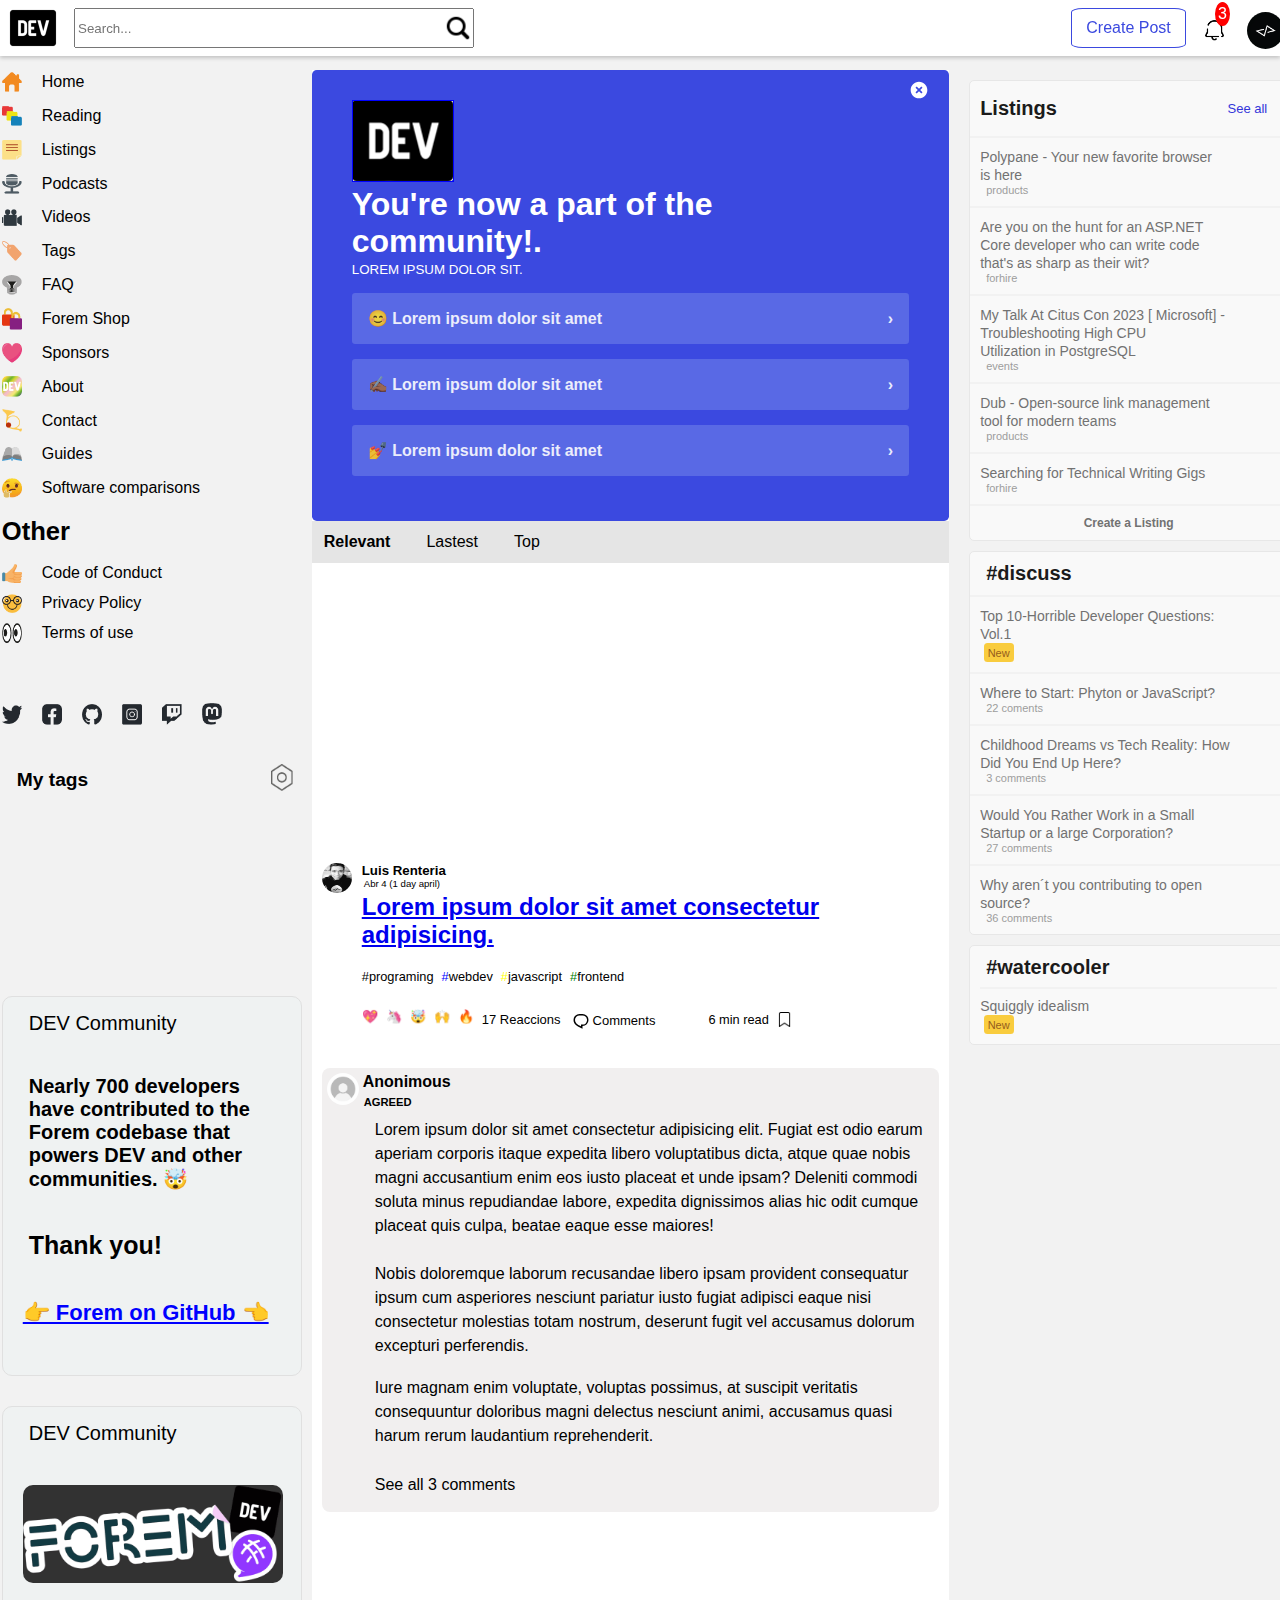
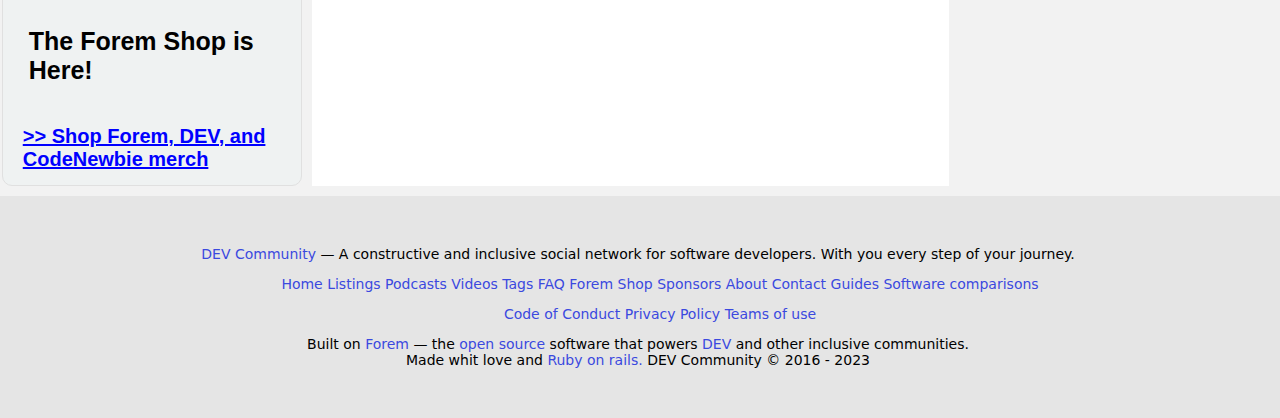
==== commit a373b058: "Merge branch 'main' of github.com:AdLau019/desafioMaquetado into ignacio" ====
--- a/index.html
+++ b/index.html
@@ -13,7 +13,6 @@
             <nav>
                 <div class="container0">
                     <div class="containerburger">
-                        <input type="checkbox" id="check">
                         <button class="hamburger">
                             <span class="hamburger__line"></span>
                             <span class="hamburger__line"></span>
@@ -22,7 +21,7 @@
                     </div>
     
                     <div class="container0__imgdev0">
-                        <img src="imagenes_header\logodv.png" class="DEV">
+                        <a href="index.html"><img src="imagenes_header\logodv.png" class="DEV"></a>
                     </div>
     
     
@@ -30,39 +29,39 @@
     
                 <div class="container1">
                     <div class="container1__imgdev">
-                        <img src="imagenes_header\logodv.png" class="DEV">
+                        <a href="index.html"><img src="imagenes_header\logodv.png" class="DEV"></a>
                     </div>
                     <div class="container1__search">
                         <form>
                             <input type="search" placeholder="Search...">
+                            <div class="container1__lupa">
+                                <a href="#"><img src="imagenes_header\lupa.png"></a>
+                            </div>
                         </form>
                     </div>
-                    <div class="container1__lupa">
-                        <a href=""><img src="imagenes_header\lupa.png"></a>
-                    </div>
-                </div>
+                    </div>
     
                 <div class="container2">
                     <div class="container2__create">
-                        <a href="">Create Post</a>
+                        <a href="#">Create Post</a>
                     </div>
                     <div class="container2__notify">
-                        <a href=""><img src="imagenes_header\notifylogo.png"></a>
+                        <a href="#"><img src="imagenes_header\notifylogo.png"><p>3</p></a>
                     </div>
                     <div class="container2__userimg">
-                        <a href=""><img src="imagenes_header\kodemia.png"></a>
+                        <a href="#"><img src="imagenes_header\kodemia.png"></a>
                     </div>
                 </div>
             
             <div class="container3">
                 <div class="container3__lupa">
-                    <a href=""><img src="imagenes_header\lupa.png"></a>
+                    <a href="#"><img src="imagenes_header\lupa.png"></a>
                 </div>
                 <div class="container3__notify">
-                    <a href=""><img src="imagenes_header\notifylogo.png"></a>
+                    <a href="#"><img src="imagenes_header\notifylogo.png"><p>3</p></a>
                 </div>
                 <div class="container3__userimg">
-                    <a href=""><img src="imagenes_header\kodemia.png"></a>
+                    <a href="#"><img src="imagenes_header\kodemia.png"></a>
                 </div>
             </div>
             </nav>
@@ -304,30 +303,30 @@
 </section>
 <footer>
     <div class="Listas">
-        <p><a href="">DEV Community</a> — A constructive and inclusive social network for software developers. With you
+        <p><a href="#">DEV Community</a> — A constructive and inclusive social network for software developers. With you
           every step of your journey. </p>
         <ul>
-          <li><a href="">Home</a></li>
-          <li><a href="">Listings</a></li>
-          <li><a href="">Podcasts</a></li>
-          <li><a href="">Videos</a></li>
-          <li><a href="">Tags</a></li>
-          <li><a href="">FAQ</a></li>
+          <li><a href="#">Home</a></li>
+          <li><a href="#">Listings</a></li>
+          <li><a href="#">Podcasts</a></li>
+          <li><a href="#">Videos</a></li>
+          <li><a href="#">Tags</a></li>
+          <li><a href="#">FAQ</a></li>
           <li><a href="">Forem Shop</a></li>
-          <li><a href="">Sponsors</a></li>
-          <li><a href="">About</a></li>
-          <li><a href="">Contact</a></li>
-          <li><a href="">Guides</a></li>
-          <li><a href="">Software comparisons</a></li>
+          <li><a href="#">Sponsors</a></li>
+          <li><a href="#">About</a></li>
+          <li><a href="#">Contact</a></li>
+          <li><a href="#">Guides</a></li>
+          <li><a href="#">Software comparisons</a></li>
         </ul>
         <ul>
-          <li><a href="">Code of Conduct</a></li>
-          <li><a href="">Privacy Policy</a></li>
-          <li><a href="">Teams of use</a></li>
+          <li><a href="#">Code of Conduct</a></li>
+          <li><a href="#">Privacy Policy</a></li>
+          <li><a href="#">Teams of use</a></li>
         </ul>
-        <p>Built on <a href="">Forem</a> — the <a href=""> open source</a> software that powers <a href="">DEV</a> and
+        <p>Built on <a href="#">Forem</a> — the <a href="#"> open source</a> software that powers <a href="#">DEV</a> and
           other inclusive communities.</p>
-        <p>Made whit love and <a href=""> Ruby on rails.</a> DEV Community © 2016 - 2023</p>
+        <p>Made whit love and <a href="#"> Ruby on rails.</a> DEV Community © 2016 - 2023</p>
       </div>
 </footer>
 </body>
--- a/SASS/styles.css
+++ b/SASS/styles.css
@@ -45,6 +45,7 @@
 .section__aside2 {
   flex: 1 1 30%;
   max-width: 350px;
+  overflow: hidden;
 }
 
 .section__navlateral {
@@ -248,10 +249,6 @@
   cursor: pointer;
 }
 
-#check {
-  display: none;
-}
-
 /*finish Diego*/
 /*responsive Diego*/
 @media (max-width: 390px) {
@@ -306,11 +303,6 @@
   }
   .section__navlateral_sponsor_title2 {
     display: none;
-  }
-  .section__navlateral_sponsor_title2 img {
-    border-radius: 10px;
-    padding: 0 10px 0 0;
-    width: 260px;
   }
 }
 @media (max-width: 820px) {
@@ -421,10 +413,10 @@
 }
 
 .section__main__img-content {
-  background-image: url("https://placeimg.com/700/250/people");
-  background-repeat: no-repeat;
+  background-image: url("https://placeimg.com/700/280/people");
   border-radius: 0.5rem 0.5rem 0 0;
   min-height: 280px;
+  margin-bottom: 20px;
 }
 
 .section__main__radius {
@@ -686,7 +678,7 @@
     display: none;
   }
 }
-/******* FIN ASIDE 2******/
+/******* FIN ASIDE 1******/
 .section__aside__card1 {
   background: linear-gradient(black 0 30px, #fafafa 30px 100%);
   border-radius: 8px;
@@ -1034,15 +1026,23 @@
 
 @media screen and (max-width: 1020px) {
   .section__aside2 {
-    flex-basis: 90%;
-    max-width: 918px;
-    margin: 0 auto;
+    flex-basis: 95%;
+    max-width: 970px;
+    margin-left: 50px;
+  }
+}
+@media screen and (max-width: 820px) {
+  .section__aside2 {
+    flex-basis: 95%;
+    max-width: 770px;
+    margin-left: 50px;
   }
 }
 @media screen and (max-width: 768px) {
   .section__aside2 {
     flex-basis: 100%;
     max-width: 768px;
+    margin: 0 auto;
   }
 }
 .section__navlateral2__container {
@@ -1051,7 +1051,7 @@
   flex-direction: row;
   flex-wrap: wrap;
   justify-content: center;
-  max-width: 40px;
+  max-width: 50px;
   position: fixed;
 }
 
@@ -1105,7 +1105,8 @@
   margin-left: 10px;
   margin-right: 10px;
   padding: 0px;
-  max-width: 500px;
+  max-width: 700px;
+  overflow: hidden;
 }
 .section__main21 .section__main__article {
   background-color: white;
@@ -1461,6 +1462,20 @@
   color: blue;
 }
 
+@media screen and (max-width: 1020px) {
+  .section__main21 {
+    flex-basis: 95%;
+    max-width: 970px;
+    margin-left: 50px;
+  }
+}
+@media screen and (max-width: 768px) {
+  .section__main21 {
+    flex-basis: 100%;
+    max-width: 768px;
+    margin: 0 auto;
+  }
+}
 header {
   background-color: white;
   box-shadow: 0px 2px 4px rgba(0, 0, 0, 0.2);
@@ -1516,13 +1531,21 @@
 header nav .container1 .container1__search {
   padding: 0px 16px;
 }
-header nav .container1 .container1__search input {
+header nav .container1 .container1__search form {
+  display: flex;
+  position: relative;
+}
+header nav .container1 .container1__search form a {
+  position: absolute;
+  right: 1px;
+}
+header nav .container1 .container1__search form input {
   height: 40px;
   width: 400px;
   margin: 0;
 }
 header nav .container1 .container1__lupa a img {
-  height: 40px;
+  height: 35px;
   padding-top: 5px;
   width: 30px;
 }
@@ -1556,6 +1579,16 @@
 header nav .container2 .container2__notify {
   padding-left: 16px;
   padding-top: 10px;
+  position: relative;
+}
+header nav .container2 .container2__notify p {
+  background-color: red;
+  color: white;
+  position: absolute;
+  border-radius: 50%;
+  padding: 3px;
+  top: -0.4rem;
+  left: 25px;
 }
 header nav .container2 .container2__notify img {
   height: 25px;
@@ -1591,6 +1624,16 @@
 header nav .container3 .container3__notify {
   padding-left: 10px;
   padding-top: 10px;
+  position: relative;
+}
+header nav .container3 .container3__notify p {
+  background-color: red;
+  color: white;
+  position: absolute;
+  border-radius: 50%;
+  padding: 3px;
+  top: -0.4rem;
+  left: 20px;
 }
 header nav .container3 .container3__notify img {
   height: 25px;
